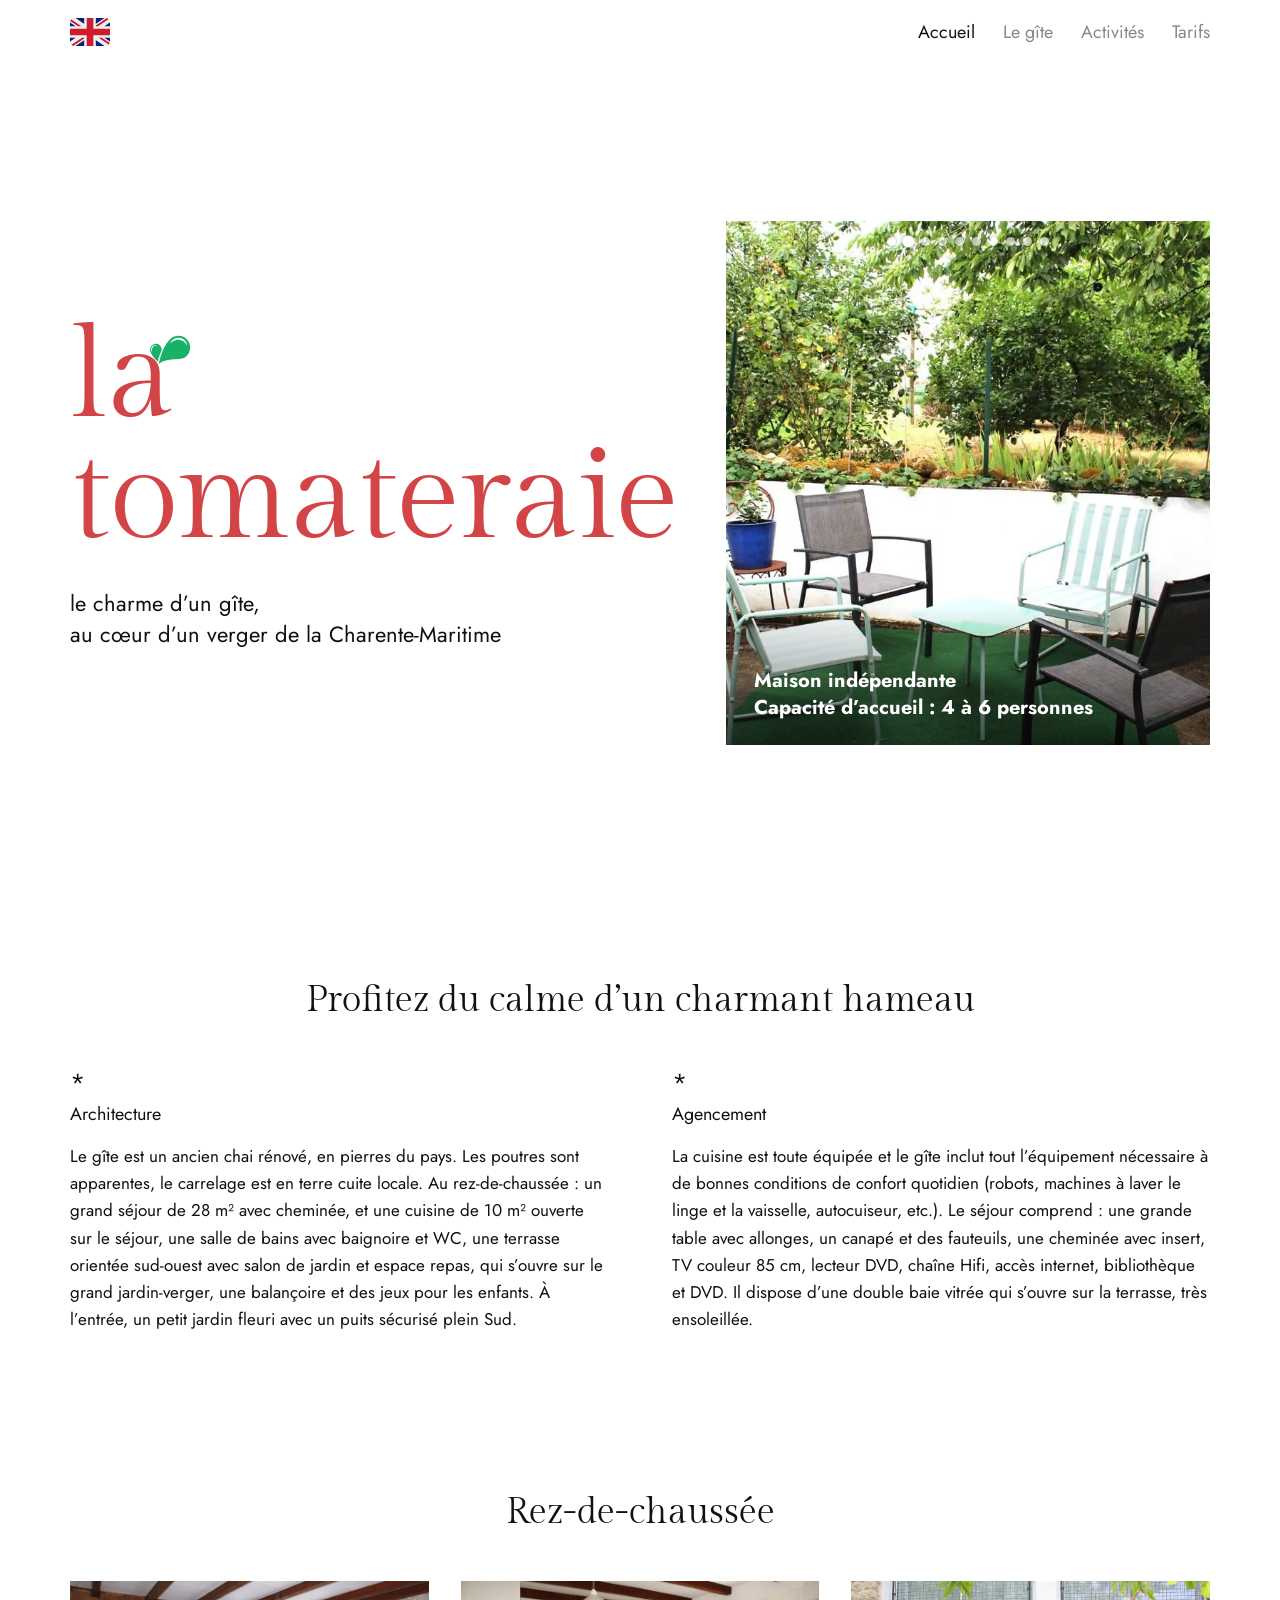
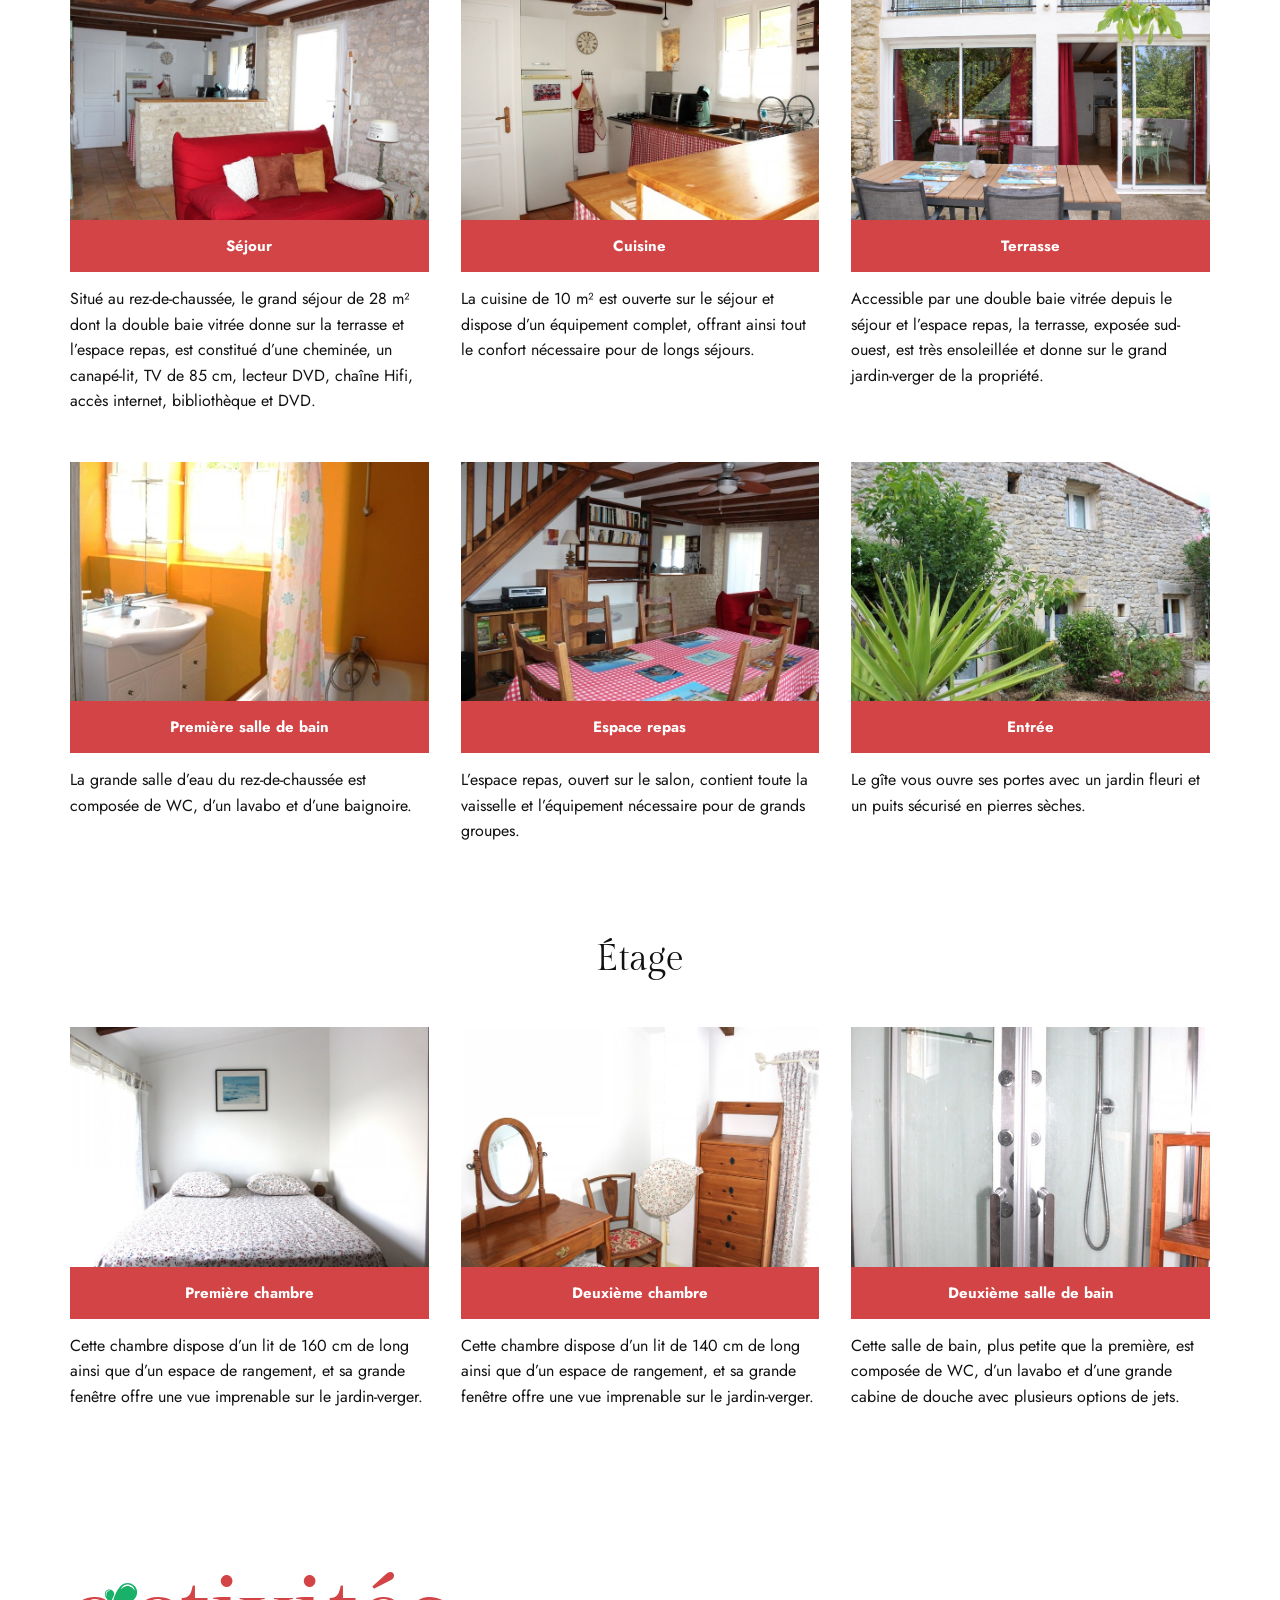
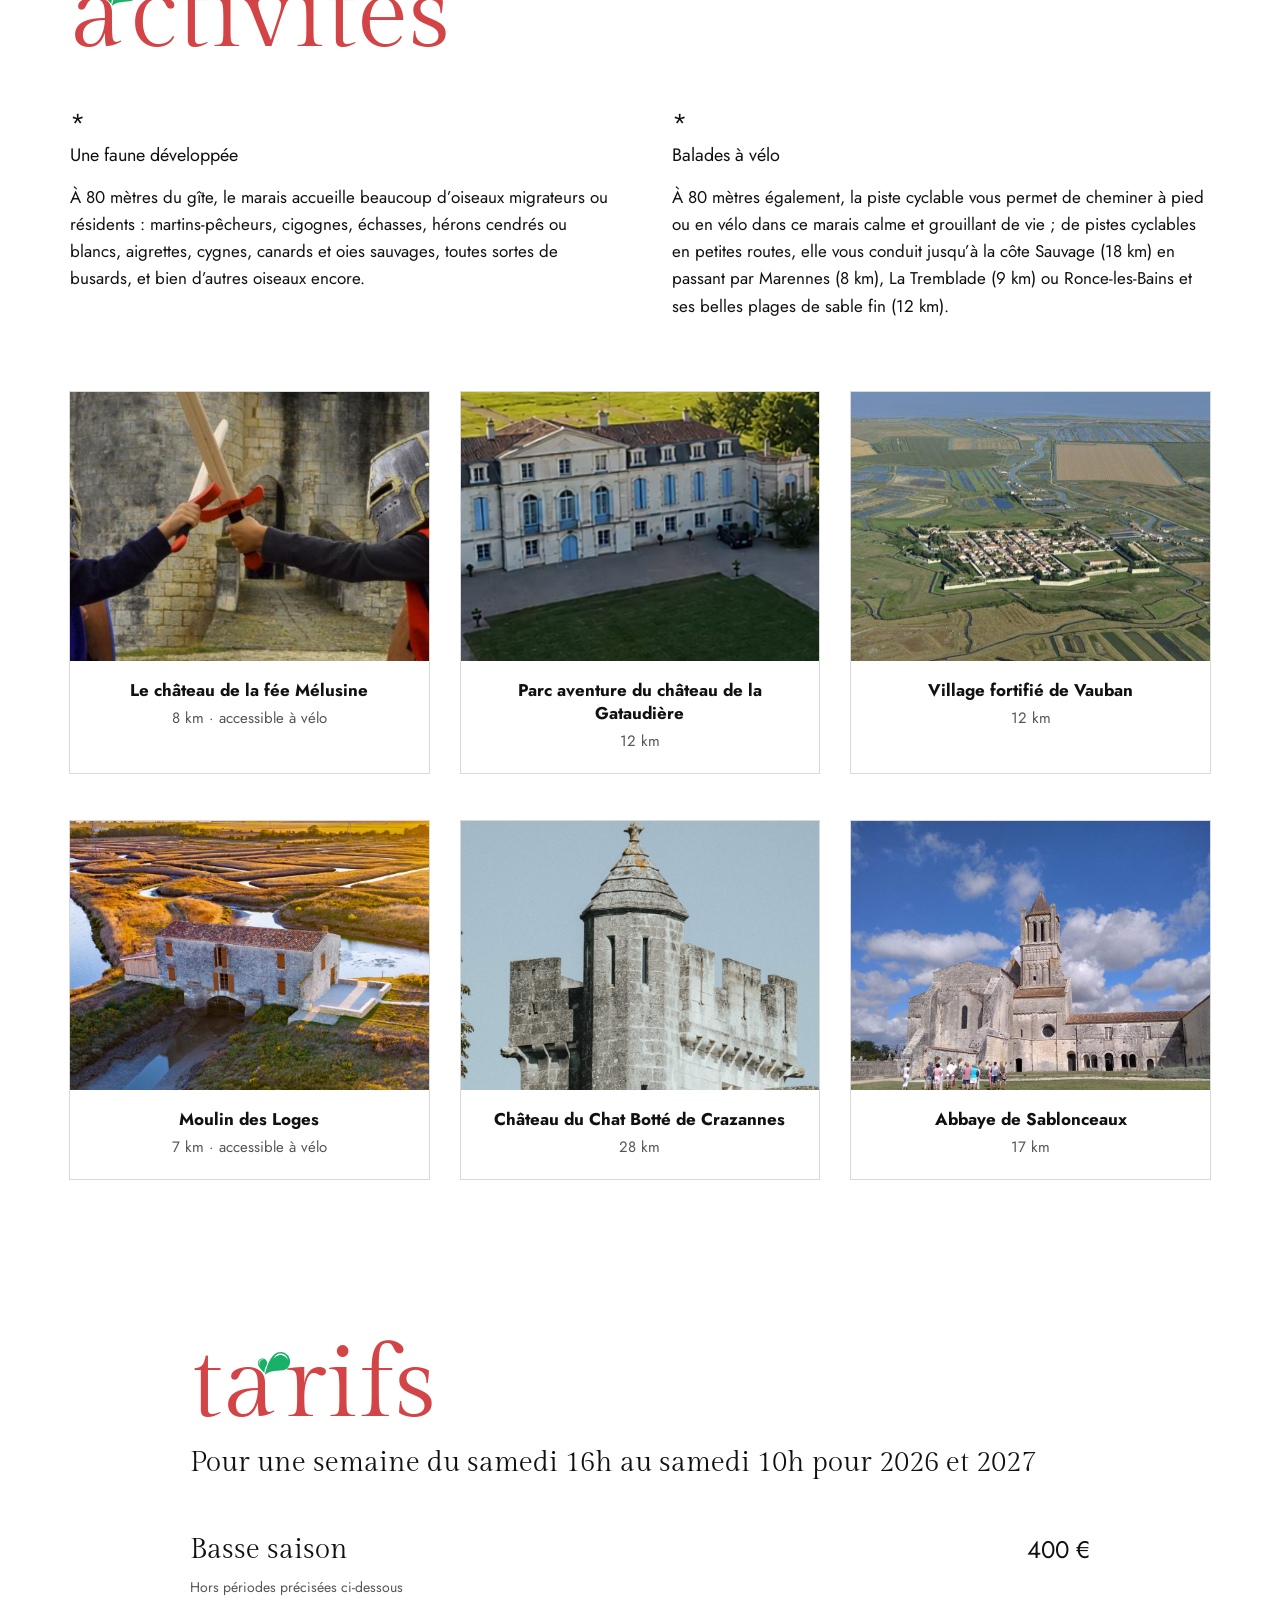
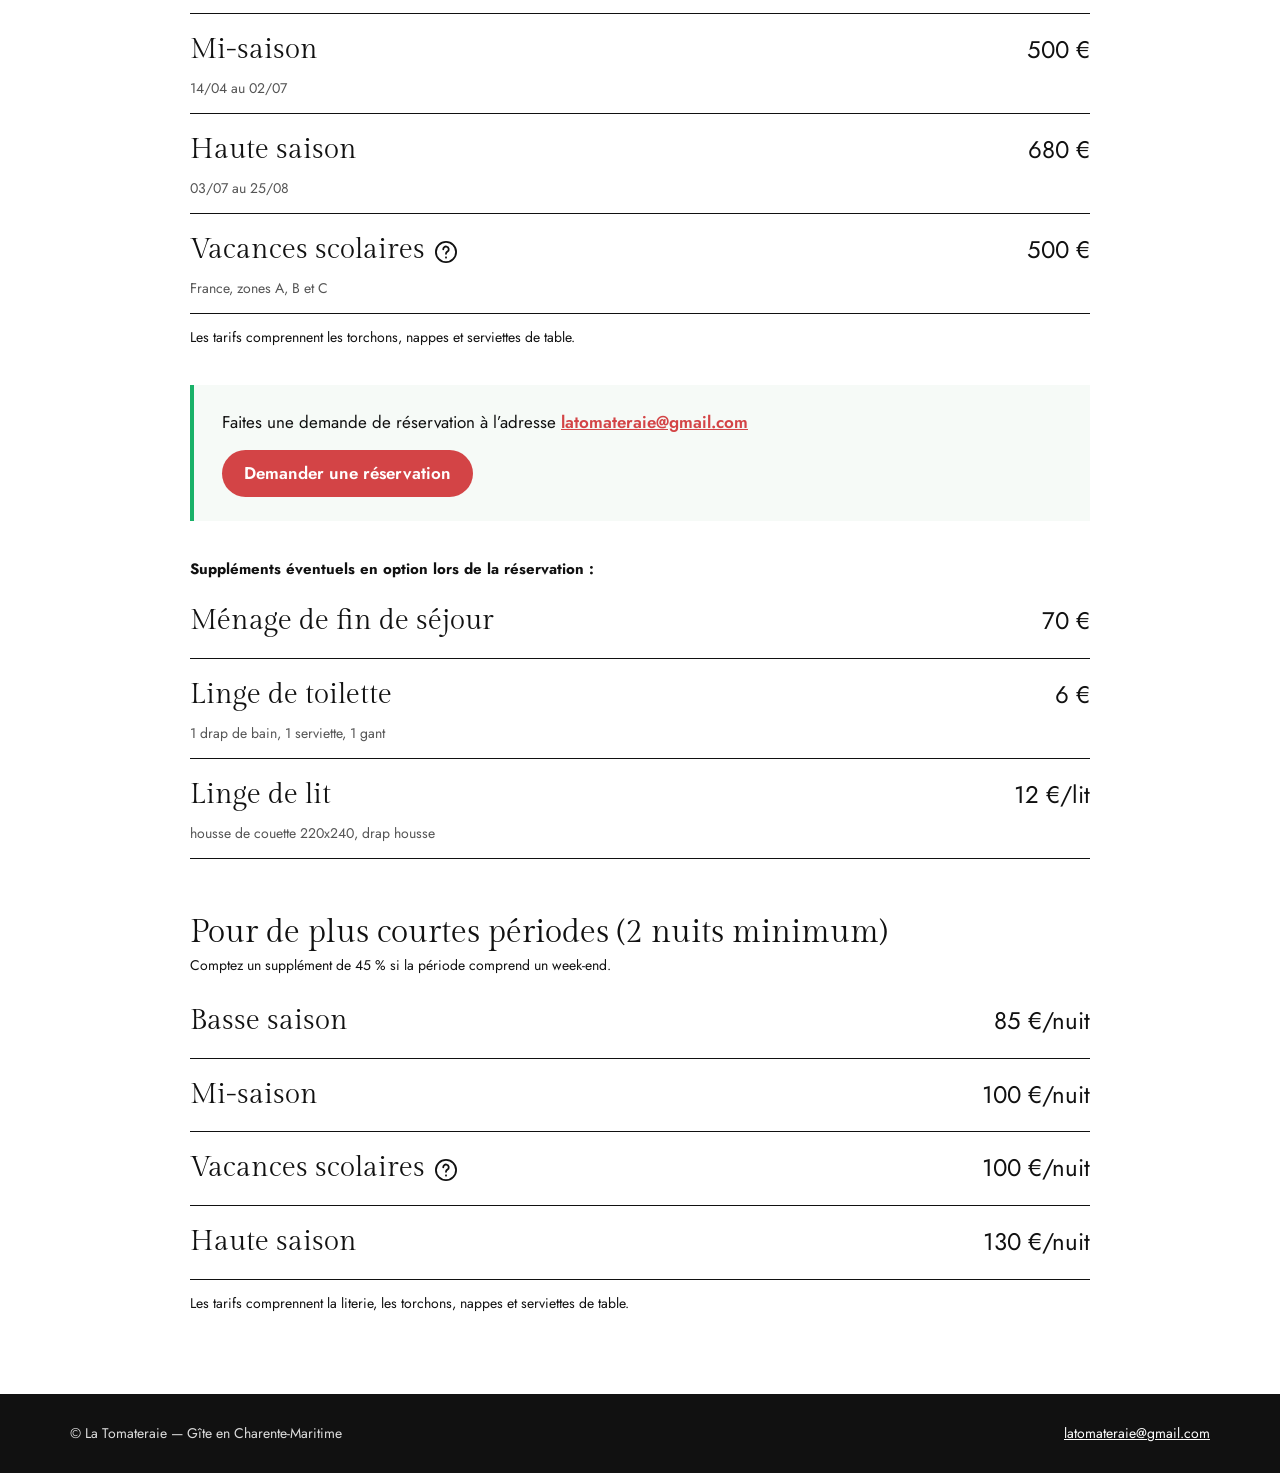
==== index.html @ 52722471 "first commit" ====
<!DOCTYPE html>
<html lang="fr">
<head>
  <meta charset="utf-8">
  <meta name="viewport" content="width=device-width, initial-scale=1">
  <title>La Tomateraie — Gîte au cœur d’un verger en Charente-Maritime</title>
  <meta name="description" content="La Tomateraie : gîte indépendant pour 4 à 6 personnes, ancien chai rénové en pierres du pays, au cœur d’un verger de la Charente-Maritime.">
  <meta property="og:title" content="La Tomateraie — Gîte en Charente-Maritime">
  <meta property="og:description" content="Le charme d’un gîte, au cœur d’un verger de la Charente-Maritime. Maison indépendante, 4 à 6 personnes.">
  <meta property="og:image" content="assets/img/terrasse.png">
  <link rel="alternate" hreflang="fr" href="index.html">
  <link rel="alternate" hreflang="en" href="en/index.html">
  <link rel="icon" href="assets/img/logo-feuilles.svg" type="image/svg+xml">
  <link rel="preload" href="assets/img/logo-feuilles.svg" as="image">
  <link rel="stylesheet" href="assets/css/style.css">
</head>
<body>

<header class="entete" id="entete">
  <div class="conteneur">
    <a class="langue" href="en/index.html" hreflang="en" lang="en" title="English version">
      <img src="assets/img/drapeau-uk.svg" alt="English">
    </a>
    <nav class="nav" aria-label="Navigation principale">
      <a href="#accueil" class="actif">Accueil</a>
      <a href="#gite">Le gîte</a>
      <a href="#activites">Activités</a>
      <a href="#tarifs">Tarifs</a>
    </nav>
  </div>
</header>

<main>
  <!-- ========== Accueil ========== -->
  <div class="conteneur heros" id="accueil">
    <div>
      <h1 class="logo">
        <span>l<span class="a-tomate">a<img class="feuilles" src="assets/img/logo-feuilles.svg" alt=""></span></span>
        <span>tomateraie</span>
      </h1>
      <p class="accroche">le charme d’un gîte,<br>au cœur d’un verger de la Charente-Maritime</p>
    </div>
    <div class="heros-media diaporama" data-diaporama data-delai="3000" data-libelle="Photo" tabindex="0" role="region" aria-roledescription="carousel" aria-label="Diaporama du gîte">
        <figure class="slide active"><img src="assets/img/diaporama/01-facade.jpg" alt="La façade en pierres du pays et son jardin fleuri" width="720" height="780"></figure>
        <figure class="slide"><img src="assets/img/diaporama/02-jardin.jpg" alt="Le salon de jardin face au verger" width="720" height="780"></figure>
        <figure class="slide"><img src="assets/img/diaporama/03-terrasse.png" alt="La terrasse et ses grandes baies vitrées" width="720" height="780" loading="lazy"></figure>
        <figure class="slide"><img src="assets/img/diaporama/04-salle-a-manger.jpg" alt="La salle à manger et l’escalier en bois" width="720" height="780" loading="lazy"></figure>
        <figure class="slide"><img src="assets/img/diaporama/05-salon.jpg" alt="Le séjour avec son canapé rouge, ouvert sur la cuisine" width="720" height="780" loading="lazy"></figure>
        <figure class="slide"><img src="assets/img/diaporama/06-cuisine.jpg" alt="Vue depuis la cuisine sur le séjour et le jardin" width="720" height="780" loading="lazy"></figure>
        <figure class="slide"><img src="assets/img/diaporama/07-chambre-lit.jpg" alt="Une chambre avec lit double" width="720" height="780" loading="lazy"></figure>
        <figure class="slide"><img src="assets/img/diaporama/08-chambre-coiffeuse.jpg" alt="Une chambre avec coiffeuse ancienne" width="720" height="780" loading="lazy"></figure>
        <figure class="slide"><img src="assets/img/diaporama/09-douche.jpg" alt="La cabine de douche de l’étage" width="720" height="780" loading="lazy"></figure>
        <figure class="slide"><img src="assets/img/diaporama/10-salle-de-bain.jpg" alt="La salle de bains avec baignoire" width="720" height="780" loading="lazy"></figure>
      <button class="diapo-prec" type="button" aria-label="Photo précédente">‹</button>
      <button class="diapo-suiv" type="button" aria-label="Photo suivante">›</button>
      <div class="diapo-points"></div>
      <p class="legende">Maison indépendante<br>Capacité d’accueil : 4 à 6 personnes</p>
    </div>
  </div>

  <!-- ========== Présentation ========== -->
  <section id="gite">
    <div class="conteneur">
      <h2 class="titre-section">Profitez du calme d’un charmant hameau</h2>
      <div class="presentation">
        <article>
          <h3>Architecture</h3>
          <p>Le gîte est un ancien chai rénové, en pierres du pays. Les poutres sont apparentes, le carrelage est en terre cuite locale. Au rez-de-chaussée : un grand séjour de 28&nbsp;m² avec cheminée, et une cuisine de 10&nbsp;m² ouverte sur le séjour, une salle de bains avec baignoire et WC, une terrasse orientée sud-ouest avec salon de jardin et espace repas, qui s’ouvre sur le grand jardin-verger, une balançoire et des jeux pour les enfants. À l’entrée, un petit jardin fleuri avec un puits sécurisé plein Sud.</p>
        </article>
        <article>
          <h3>Agencement</h3>
          <p>La cuisine est toute équipée et le gîte inclut tout l’équipement nécessaire à de bonnes conditions de confort quotidien (robots, machines à laver le linge et la vaisselle, autocuiseur, etc.). Le séjour comprend : une grande table avec allonges, un canapé et des fauteuils, une cheminée avec insert, TV couleur 85&nbsp;cm, lecteur DVD, chaîne Hifi, accès internet, bibliothèque et DVD. Il dispose d’une double baie vitrée qui s’ouvre sur la terrasse, très ensoleillée.</p>
        </article>
      </div>
    </div>
  </section>

  <!-- ========== Les pièces ========== -->
  <section id="pieces">
    <div class="conteneur">
      <div class="etage">
        <h2 class="titre-section">Rez-de-chaussée</h2>
        <div class="grille">
          <article class="piece">
            <figure>
              <div class="photo"><img src="assets/img/sejour.jpg" alt="Le séjour avec canapé rouge et cheminée" loading="lazy" width="799" height="538"></div>
              <figcaption>Séjour</figcaption>
            </figure>
            <p>Situé au rez-de-chaussée, le grand séjour de 28&nbsp;m² dont la double baie vitrée donne sur la terrasse et l’espace repas, est constitué d’une cheminée, un canapé-lit, TV de 85&nbsp;cm, lecteur DVD, chaîne Hifi, accès internet, bibliothèque et DVD.</p>
          </article>
          <article class="piece">
            <figure>
              <div class="photo"><img src="assets/img/cuisine.jpg" alt="La cuisine équipée" loading="lazy" width="800" height="533"></div>
              <figcaption>Cuisine</figcaption>
            </figure>
            <p>La cuisine de 10&nbsp;m² est ouverte sur le séjour et dispose d’un équipement complet, offrant ainsi tout le confort nécessaire pour de longs séjours.</p>
          </article>
          <article class="piece">
            <figure>
              <div class="photo"><img src="assets/img/terrasse.png" alt="La terrasse ensoleillée avec table et chaises" loading="lazy" width="799" height="535"></div>
              <figcaption>Terrasse</figcaption>
            </figure>
            <p>Accessible par une double baie vitrée depuis le séjour et l’espace repas, la terrasse, exposée sud-ouest, est très ensoleillée et donne sur le grand jardin-verger de la propriété.</p>
          </article>
          <article class="piece">
            <figure>
              <div class="photo"><img src="assets/img/salle-de-bain-1.jpg" alt="La salle de bains du rez-de-chaussée" loading="lazy" width="533" height="800"></div>
              <figcaption>Première salle de bain</figcaption>
            </figure>
            <p>La grande salle d’eau du rez-de-chaussée est composée de WC, d’un lavabo et d’une baignoire.</p>
          </article>
          <article class="piece">
            <figure>
              <div class="photo"><img src="assets/img/espace-repas.jpg" alt="L’espace repas avec grande table" loading="lazy" width="800" height="533"></div>
              <figcaption>Espace repas</figcaption>
            </figure>
            <p>L’espace repas, ouvert sur le salon, contient toute la vaisselle et l’équipement nécessaire pour de grands groupes.</p>
          </article>
          <article class="piece">
            <figure>
              <div class="photo"><img src="assets/img/entree.jpg" alt="L’entrée du gîte en pierre avec jardin fleuri" loading="lazy" width="799" height="555"></div>
              <figcaption>Entrée</figcaption>
            </figure>
            <p>Le gîte vous ouvre ses portes avec un jardin fleuri et un puits sécurisé en pierres sèches.</p>
          </article>
        </div>
      </div>

      <div class="etage">
        <h2 class="titre-section">Étage</h2>
        <div class="grille">
          <article class="piece">
            <figure>
              <div class="photo"><img src="assets/img/chambre-1.jpg" alt="La première chambre avec lit double" loading="lazy" width="800" height="533"></div>
              <figcaption>Première chambre</figcaption>
            </figure>
            <p>Cette chambre dispose d’un lit de 160&nbsp;cm de long ainsi que d’un espace de rangement, et sa grande fenêtre offre une vue imprenable sur le jardin-verger.</p>
          </article>
          <article class="piece">
            <figure>
              <div class="photo"><img src="assets/img/chambre-2.jpg" alt="La deuxième chambre avec mobilier en bois" loading="lazy" width="800" height="533"></div>
              <figcaption>Deuxième chambre</figcaption>
            </figure>
            <p>Cette chambre dispose d’un lit de 140&nbsp;cm de long ainsi que d’un espace de rangement, et sa grande fenêtre offre une vue imprenable sur le jardin-verger.</p>
          </article>
          <article class="piece">
            <figure>
              <div class="photo"><img src="assets/img/salle-de-bain-2.jpg" alt="La salle de douche de l’étage" loading="lazy" width="533" height="800"></div>
              <figcaption>Deuxième salle de bain</figcaption>
            </figure>
            <p>Cette salle de bain, plus petite que la première, est composée de WC, d’un lavabo et d’une grande cabine de douche avec plusieurs options de jets.</p>
          </article>
        </div>
      </div>
    </div>
  </section>

  <!-- ========== Activités ========== -->
  <section class="activites" id="activites">
    <div class="conteneur">
      <h2 class="grand-titre"><span class="a-tomate">a<img class="feuilles" src="assets/img/logo-feuilles.svg" alt=""></span>ctivités</h2>
      <div class="presentation">
        <article>
          <h3>Une faune développée</h3>
          <p>À 80 mètres du gîte, le marais accueille beaucoup d’oiseaux migrateurs ou résidents : martins-pêcheurs, cigognes, échasses, hérons cendrés ou blancs, aigrettes, cygnes, canards et oies sauvages, toutes sortes de busards, et bien d’autres oiseaux encore.</p>
        </article>
        <article>
          <h3>Balades à vélo</h3>
          <p>À 80 mètres également, la piste cyclable vous permet de cheminer à pied ou en vélo dans ce marais calme et grouillant de vie ; de pistes cyclables en petites routes, elle vous conduit jusqu’à la côte Sauvage (18&nbsp;km) en passant par Marennes (8&nbsp;km), La Tremblade (9&nbsp;km) ou Ronce-les-Bains et ses belles plages de sable fin (12&nbsp;km).</p>
        </article>
      </div>
      <div class="grille cartes-activites">
        <a class="activite" href="https://www.chateausaintjeandangle.fr/" target="_blank" rel="noopener">
          <div class="photo"><img src="assets/img/activites/melusine.jpg" alt="" loading="lazy"></div>
          <span class="activite-nom">Le château de la fée Mélusine</span>
          <span class="activite-distance">8&nbsp;km · accessible à vélo<span class="visually-hidden"> (s’ouvre dans un nouvel onglet)</span></span>
        </a>
        <a class="activite" href="https://www.gataudiere.com/" target="_blank" rel="noopener">
          <div class="photo"><img src="assets/img/activites/gataudiere.jpg" alt="" loading="lazy"></div>
          <span class="activite-nom">Parc aventure du château de la Gataudière</span>
          <span class="activite-distance">12&nbsp;km<span class="visually-hidden"> (s’ouvre dans un nouvel onglet)</span></span>
        </a>
        <a class="activite" href="https://www.brouage.fr/" target="_blank" rel="noopener">
          <div class="photo"><img src="assets/img/activites/brouage.jpg" alt="" loading="lazy"></div>
          <span class="activite-nom">Village fortifié de Vauban</span>
          <span class="activite-distance">12&nbsp;km<span class="visually-hidden"> (s’ouvre dans un nouvel onglet)</span></span>
        </a>
        <a class="activite" href="https://www.moulin-des-loges.com/" target="_blank" rel="noopener">
          <div class="photo"><img src="assets/img/activites/moulin-des-loges.jpg" alt="" loading="lazy"></div>
          <span class="activite-nom">Moulin des Loges</span>
          <span class="activite-distance">7&nbsp;km · accessible à vélo<span class="visually-hidden"> (s’ouvre dans un nouvel onglet)</span></span>
        </a>
        <a class="activite" href="https://chateaucrazannes.fr/" target="_blank" rel="noopener">
          <div class="photo"><img src="assets/img/activites/crazannes.jpg" alt="" loading="lazy"></div>
          <span class="activite-nom">Château du Chat Botté de Crazannes</span>
          <span class="activite-distance">28&nbsp;km<span class="visually-hidden"> (s’ouvre dans un nouvel onglet)</span></span>
        </a>
        <a class="activite" href="https://sablonceaux.chemin-neuf.fr/" target="_blank" rel="noopener">
          <div class="photo"><img src="assets/img/activites/sablonceaux.jpg" alt="" loading="lazy"></div>
          <span class="activite-nom">Abbaye de Sablonceaux</span>
          <span class="activite-distance">17&nbsp;km<span class="visually-hidden"> (s’ouvre dans un nouvel onglet)</span></span>
        </a>
      </div>
    </div>
  </section>

  <!-- ========== Tarifs ========== -->
  <section class="tarifs" id="tarifs">
    <div class="conteneur">
      <h2>t<span class="a-tomate">a<img class="feuilles" src="assets/img/logo-feuilles.svg" alt=""></span>rifs</h2>

      <div class="bloc-tarifs">
        <p class="sous-titre">Pour une semaine du samedi 16h au samedi 10h pour 2026 et 2027</p>
        <ul class="liste-prix">
          <li><span class="nom">Basse saison</span><span class="prix">400 €</span><span class="detail">Hors périodes précisées ci-dessous</span></li>
          <li><span class="nom">Mi-saison</span><span class="prix">500 €</span><span class="detail">14/04 au 02/07</span></li>
          <li><span class="nom">Haute saison</span><span class="prix">680 €</span><span class="detail">03/07 au 25/08</span></li>
          <li>
            <span class="nom">Vacances scolaires<a class="info" href="https://www.service-public.gouv.fr/particuliers/vosdroits/F31952" target="_blank" rel="noopener" title="Calendrier des vacances scolaires" aria-label="Calendrier des vacances scolaires"><svg viewBox="0 0 24 24" aria-hidden="true"><path d="M12 0a12 12 0 1 0 12 12A12 12 0 0 0 12 0Zm0 22a10 10 0 1 1 10-10 10 10 0 0 1-10 10Z"/><path d="M12.717 5.063A4 4 0 0 0 8 9a1 1 0 0 0 2 0 2 2 0 0 1 2.371-1.967 2.024 2.024 0 0 1 1.6 1.595 2 2 0 0 1-1 2.125A3.644 3.644 0 0 0 11 14a.965.965 0 0 0 1 .957 1.039 1.039 0 0 0 1-1.044 1.646 1.646 0 0 1 .93-1.408 4 4 0 0 0-1.213-7.442Z"/><path d="M12.02 17h-.01a1.005 1.005 0 1 0 .01 0Z"/></svg></a></span>
            <span class="prix">500 €</span><span class="detail">France, zones A, B et C</span>
          </li>
        </ul>
        <p class="note">Les tarifs comprennent les torchons, nappes et serviettes de table.</p>
      </div>

      <div class="reservation">
        <p>Faites une demande de réservation à l’adresse <a href="mailto:latomateraie@gmail.com">latomateraie@gmail.com</a></p>
        <a class="bouton" href="mailto:latomateraie@gmail.com?subject=Demande%20de%20r%C3%A9servation%20-%20La%20Tomateraie">Demander une réservation</a>
      </div>

      <div class="bloc-tarifs">
        <h4>Suppléments éventuels en option lors de la réservation :</h4>
        <ul class="liste-prix">
          <li><span class="nom">Ménage de fin de séjour</span><span class="prix">70 €</span></li>
          <li><span class="nom">Linge de toilette</span><span class="prix">6 €</span><span class="detail">1 drap de bain, 1 serviette, 1 gant</span></li>
          <li><span class="nom">Linge de lit</span><span class="prix">12 €/lit</span><span class="detail">housse de couette 220x240, drap housse</span></li>
        </ul>
      </div>

      <div class="bloc-tarifs">
        <h3>Pour de plus courtes périodes (2 nuits minimum)</h3>
        <p class="intro">Comptez un supplément de 45&nbsp;% si la période comprend un week-end.</p>
        <ul class="liste-prix">
          <li><span class="nom">Basse saison</span><span class="prix">85 €/nuit</span></li>
          <li><span class="nom">Mi-saison</span><span class="prix">100 €/nuit</span></li>
          <li>
            <span class="nom">Vacances scolaires<a class="info" href="https://www.service-public.gouv.fr/particuliers/vosdroits/F31952" target="_blank" rel="noopener" title="Calendrier des vacances scolaires" aria-label="Calendrier des vacances scolaires"><svg viewBox="0 0 24 24" aria-hidden="true"><path d="M12 0a12 12 0 1 0 12 12A12 12 0 0 0 12 0Zm0 22a10 10 0 1 1 10-10 10 10 0 0 1-10 10Z"/><path d="M12.717 5.063A4 4 0 0 0 8 9a1 1 0 0 0 2 0 2 2 0 0 1 2.371-1.967 2.024 2.024 0 0 1 1.6 1.595 2 2 0 0 1-1 2.125A3.644 3.644 0 0 0 11 14a.965.965 0 0 0 1 .957 1.039 1.039 0 0 0 1-1.044 1.646 1.646 0 0 1 .93-1.408 4 4 0 0 0-1.213-7.442Z"/><path d="M12.02 17h-.01a1.005 1.005 0 1 0 .01 0Z"/></svg></a></span>
            <span class="prix">100 €/nuit</span>
          </li>
          <li><span class="nom">Haute saison</span><span class="prix">130 €/nuit</span></li>
        </ul>
        <p class="note">Les tarifs comprennent la literie, les torchons, nappes et serviettes de table.</p>
      </div>
    </div>
  </section>
</main>

<footer class="pied">
  <div class="conteneur">
    <span>© La Tomateraie — Gîte en Charente-Maritime</span>
    <a href="mailto:latomateraie@gmail.com">latomateraie@gmail.com</a>
  </div>
</footer>

<script src="assets/js/site.js"></script>
</body>
</html>
---- assets/css/style.css ----
/* La Tomateraie — feuille de style */

/* ---------- Polices (intégrées ici pour être prêtes en même temps que la feuille de style) ---------- */
@font-face {
  font-family: "Gilda Display";
  src: url("[data-uri]") format("woff2");
  font-weight: 400; font-style: normal; font-display: block;
}
@font-face {
  font-family: "Jost";
  src: url("[data-uri]") format("woff2");
  font-weight: 100 900; font-style: normal; font-display: block;
}
/* Polices de secours ajustées aux mêmes dimensions : si la police du site
   arrive après le premier affichage, le texte ne bouge (presque) pas. */
@font-face {
  font-family: "Gilda Secours";
  src: local("Georgia");
  size-adjust: 100.69%; ascent-override: 88.39%; descent-override: 28.8%; line-gap-override: 0%;
}
@font-face {
  font-family: "Jost Secours";
  src: local("Arial"), local("Helvetica"), local("Liberation Sans");
  size-adjust: 95.83%; ascent-override: 111.66%; descent-override: 39.65%; line-gap-override: 0%;
}

:root {
  --rouge: #d34446;
  --rouge-fonce: #b8383a;
  --vert: #19b168;
  --texte: #111;
  --texte-doux: #555;
  --fond: #fff;
  --ligne: #d9d9d9;
  --serif: "Gilda Display", "Gilda Secours", Georgia, serif;
  --sans: "Jost", "Jost Secours", Arial, sans-serif;
  --largeur: 1140px;
}

*, *::before, *::after { box-sizing: border-box; }
html { scroll-behavior: smooth; scroll-padding-top: 70px; }
body {
  margin: 0;
  font-family: var(--sans);
  font-size: 17px;
  line-height: 1.6;
  color: var(--texte);
  background: var(--fond);
  -webkit-font-smoothing: antialiased;
}
img, video { max-width: 100%; display: block; }
a { color: inherit; }
h1, h2, h3 { font-family: var(--serif); font-weight: 400; margin: 0; line-height: 1.1; }

.conteneur { width: min(var(--largeur), 100% - 32px); margin-inline: auto; }

/* ---------- En-tête ---------- */
.entete {
  position: sticky; top: 0; z-index: 10;
  background: rgba(255,255,255,.92);
  backdrop-filter: blur(8px);
  border-bottom: 1px solid transparent;
  transition: border-color .2s;
}
.entete.defile { border-color: var(--ligne); }
.entete .conteneur {
  display: flex; align-items: center; justify-content: space-between;
  height: 64px;
}
.langue img { width: 40px; height: auto; border-radius: 3px; }
.nav { display: flex; gap: 28px; }
.nav a {
  text-decoration: none; font-size: 18px; color: #888;
  transition: color .2s;
}
.nav a:hover, .nav a.actif { color: var(--texte); }

/* ---------- Héros ---------- */
.heros {
  display: grid;
  grid-template-columns: 1fr 1fr;
  align-items: center;
  gap: 48px;
  min-height: calc(100vh - 64px);
  padding-block: 40px;
}
.logo {
  font-size: clamp(64px, 10vw, 132px);
  color: var(--rouge);
  letter-spacing: -.01em;
  line-height: .95;
}
.logo > span { display: block; width: fit-content; }
/* Le « a » devient une tomate : deux feuilles (une grande, une petite) posées dessus */
.a-tomate { position: relative; }
.a-tomate .feuilles {
  position: absolute; left: .33em; top: .23em;
  width: .36em; height: auto; max-width: none;
  pointer-events: none;
}
.accroche { font-size: clamp(18px, 1.8vw, 22px); margin: 28px 0 0; line-height: 1.4; }
.heros-media {
  position: relative; overflow: hidden;
  aspect-ratio: 12 / 13; max-height: 78vh; width: 100%;
  background: #eee;
}

/* Diaporama : fondu enchaîné + léger zoom lent */
.diaporama { outline: none; }
.diaporama .slide {
  position: absolute; inset: 0; margin: 0;
  opacity: 0; visibility: hidden;
  transition: opacity 1.2s ease, visibility 0s linear 1.2s;
}
.diaporama .slide.active {
  opacity: 1; visibility: visible;
  transition: opacity 1.2s ease, visibility 0s;
}
.diaporama .slide img {
  width: 100%; height: 100%; object-fit: cover;
  transform: scale(1);
  transition: transform 7s ease-out;
}
.diaporama .slide.active img { transform: scale(1.06); }

.diapo-prec, .diapo-suiv {
  position: absolute; top: 50%; z-index: 2;
  width: 44px; height: 44px; margin-top: -22px;
  border: 0; border-radius: 50%;
  background: rgba(255,255,255,.85); color: var(--texte);
  font-size: 22px; line-height: 1; cursor: pointer;
  opacity: 0; transition: opacity .25s, background .2s;
}
.diapo-prec { left: 14px; }
.diapo-suiv { right: 14px; }
.diaporama:hover .diapo-prec, .diaporama:hover .diapo-suiv,
.diapo-prec:focus-visible, .diapo-suiv:focus-visible { opacity: 1; }
.diapo-prec:hover, .diapo-suiv:hover { background: #fff; }
@media (hover: none) { .diapo-prec, .diapo-suiv { opacity: .8; } }

.diapo-points {
  position: absolute; top: 16px; left: 0; right: 0; z-index: 2;
  display: flex; justify-content: center; gap: 8px;
}
.diapo-points button {
  width: 9px; height: 9px; padding: 0; border: 0; border-radius: 50%;
  background: rgba(255,255,255,.6); cursor: pointer;
  box-shadow: 0 0 3px rgba(0,0,0,.35);
  transition: background .2s, transform .2s;
}
.diapo-points button[aria-current="true"] { background: #fff; transform: scale(1.35); }

.heros-media .legende {
  z-index: 1; margin: 0; pointer-events: none;
  position: absolute; left: 0; right: 0; bottom: 0;
  padding: 60px 28px 24px;
  color: #fff; font-weight: 700; font-size: 20px; line-height: 1.35;
  background: linear-gradient(transparent, rgba(0,0,0,.55));
}

/* ---------- Sections ---------- */
section { padding-block: 80px; }
.titre-section {
  text-align: center;
  font-size: clamp(26px, 3vw, 36px);
  margin-bottom: 48px;
}

.presentation { display: grid; grid-template-columns: 1fr 1fr; gap: 64px; }
.presentation h3 {
  font-family: var(--sans); font-size: 18px; font-weight: 400;
  margin-bottom: 18px;
}
.presentation h3::before { content: "*"; display: block; font-size: 26px; margin-bottom: 8px; }
.presentation p { margin: 0; }
.presentation p + p { margin-top: 1em; }

/* Cartes des pièces */
.etage + .etage { margin-top: 96px; }
.grille {
  display: grid;
  grid-template-columns: repeat(3, 1fr);
  gap: 48px 32px;
}
.piece figure { margin: 0; }
.piece .photo { aspect-ratio: 3 / 2; overflow: hidden; background: #eee; }
.piece img {
  width: 100%; height: 100%; object-fit: cover;
  transition: transform .5s ease;
}
.piece:hover img { transform: scale(1.04); }
.piece figcaption {
  background: var(--rouge); color: #fff;
  text-align: center; font-weight: 700; font-size: 15px;
  padding: 14px 10px;
}
.piece p { margin: 14px 0 0; font-size: 16px; }

/* ---------- Activités ---------- */
.activites .grand-titre { margin-bottom: 48px; }
.cartes-activites { margin-top: 72px; }
.activite {
  display: flex; flex-direction: column;
  text-decoration: none; color: inherit;
  background: #fff;
  box-shadow: 0 1px 0 var(--ligne), 0 0 0 1px var(--ligne);
  transition: box-shadow .25s, transform .25s;
}
.activite .photo { aspect-ratio: 4 / 3; overflow: hidden; background: #eee; }
.activite img { width: 100%; height: 100%; object-fit: cover; transition: transform .5s ease; }
.activite-nom {
  padding: 18px 20px 4px; text-align: center;
  font-weight: 700; font-size: 17px; line-height: 1.35;
}
.activite-distance { padding: 0 20px 20px; text-align: center; font-size: 15px; color: var(--texte-doux); }
.activite:hover, .activite:focus-visible {
  box-shadow: 0 10px 28px rgba(0,0,0,.12), 0 0 0 1px var(--ligne);
  transform: translateY(-2px); outline: none;
}
.activite:hover img, .activite:focus-visible img { transform: scale(1.04); }
.activite:focus-visible { box-shadow: 0 0 0 3px var(--rouge); }

.visually-hidden {
  position: absolute; width: 1px; height: 1px; padding: 0; margin: -1px;
  overflow: hidden; clip: rect(0 0 0 0); white-space: nowrap; border: 0;
}

/* ---------- Tarifs ---------- */
.tarifs { background: #fff; }
.tarifs .conteneur { max-width: 900px; }
/* Grand titre rouge (« tarifs », « activités ») avec les feuilles sur le « a » */
.tarifs h2, .grand-titre {
  font-size: clamp(64px, 8vw, 110px);
  color: var(--rouge);
  line-height: .9;
  position: relative; width: fit-content;
}
.tarifs h2 .a-tomate, .grand-titre .a-tomate { margin-right: .07em; }
/* La ligne des dates tient sur une seule ligne : sa taille suit la largeur
   disponible (le texte mesure ~30,5 fois sa taille de police). */
.sous-titre {
  font-family: var(--serif);
  font-size: clamp(16px, calc((100vw - 32px) / 31.5), 28px);
  margin: 10px 0 28px;
}
@media (min-width: 540px) { .sous-titre { white-space: nowrap; } }

.liste-prix { list-style: none; margin: 0; padding: 0; }
.liste-prix li {
  display: grid; grid-template-columns: 1fr auto; align-items: baseline; gap: 4px 24px;
  padding: 14px 0;
  border-bottom: 1px solid var(--texte);
}
.liste-prix .nom { font-family: var(--serif); font-size: clamp(20px, 2.4vw, 28px); }
.liste-prix .prix { font-size: clamp(18px, 2.2vw, 24px); white-space: nowrap; }
.liste-prix .detail { grid-column: 1 / -1; font-size: 14px; color: var(--texte-doux); }
.liste-prix a.info {
  display: inline-flex; vertical-align: middle; margin-left: 10px;
  width: 22px; height: 22px; color: var(--texte);
}
.liste-prix a.info svg { width: 100%; height: 100%; fill: currentColor; }

.note { font-size: 14px; margin: 12px 0 0; }
.reservation {
  margin: 36px 0;
  padding: 24px 28px;
  border-left: 4px solid var(--vert);
  background: #f6faf7;
}
.reservation p { margin: 0; }
.reservation a { color: var(--rouge); font-weight: 600; }
.bouton {
  display: inline-block; margin-top: 14px;
  padding: 10px 22px; border-radius: 999px;
  background: var(--rouge); color: #fff !important; text-decoration: none;
  font-weight: 600 !important;
  transition: background .2s;
}
.bouton:hover { background: var(--rouge-fonce); }

.bloc-tarifs + .bloc-tarifs { margin-top: 56px; }
.bloc-tarifs h3 { font-size: clamp(22px, 2.8vw, 32px); }
.bloc-tarifs > p.intro { font-size: 14px; margin: 4px 0 8px; }
.bloc-tarifs h4 { font-size: 15px; font-weight: 700; margin: 0 0 4px; }

/* ---------- Visionneuse plein écran ---------- */
.agrandissable { cursor: zoom-in; }
.piece img.agrandissable:focus-visible { outline: 3px solid var(--rouge); outline-offset: 3px; }
body.sans-defilement { overflow: hidden; }

.visionneuse {
  width: 100vw; height: 100vh; height: 100dvh;
  max-width: none; max-height: none;
  margin: 0; padding: 0; border: 0;
  background: rgba(10, 10, 10, .94);
  color: #fff;
}
.visionneuse::backdrop { background: rgba(0, 0, 0, .6); }
.visionneuse[open] { display: flex; animation: vis-entree .25s ease; }
@keyframes vis-entree { from { opacity: 0; } }
.visionneuse figure {
  margin: 0; flex: 1;
  display: flex; flex-direction: column; align-items: center; justify-content: center;
  padding: 56px 72px 16px;
  min-height: 0;
}
.visionneuse img {
  max-width: 100%; max-height: calc(100dvh - 120px);
  object-fit: contain;
  box-shadow: 0 10px 40px rgba(0,0,0,.5);
  user-select: none;
}
.visionneuse figcaption {
  display: flex; gap: 16px; align-items: baseline; justify-content: center;
  padding-top: 14px; font-size: 16px;
}
.vis-compteur { color: #aaa; font-size: 14px; }
.vis-fermer, .vis-prec, .vis-suiv {
  position: absolute; border: 0; cursor: pointer;
  background: rgba(255,255,255,.12); color: #fff;
  width: 48px; height: 48px; border-radius: 50%;
  font-size: 28px; line-height: 1;
  transition: background .2s;
}
.vis-fermer:hover, .vis-prec:hover, .vis-suiv:hover,
.vis-fermer:focus-visible, .vis-prec:focus-visible, .vis-suiv:focus-visible { background: rgba(255,255,255,.28); outline: none; }
.vis-fermer { top: 12px; right: 12px; }
.vis-prec, .vis-suiv { top: 50%; margin-top: -24px; }
.vis-prec { left: 12px; }
.vis-suiv { right: 12px; }
@media (max-width: 600px) {
  .visionneuse figure { padding: 64px 8px 12px; }
  .vis-prec, .vis-suiv { top: auto; bottom: 12px; margin: 0; }
  .visionneuse figcaption { padding-bottom: 56px; }
}

/* ---------- Pied de page ---------- */
.pied {
  background: #111; color: #ddd; font-size: 14px;
  padding: 28px 0;
}
.pied .conteneur { display: flex; flex-wrap: wrap; gap: 12px 32px; justify-content: space-between; }
.pied a { color: #fff; }

/* ---------- Responsive ---------- */
@media (max-width: 900px) {
  .heros { grid-template-columns: 1fr; min-height: 0; gap: 32px; }
  .heros-media { aspect-ratio: 4 / 5; max-height: none; }
  .presentation { grid-template-columns: 1fr; gap: 40px; }
  .grille { grid-template-columns: repeat(2, 1fr); gap: 40px 20px; }
}
@media (max-width: 600px) {
  body { font-size: 16px; }
  section { padding-block: 56px; }
  .nav { gap: 18px; }
  .nav a { font-size: 16px; }
  .grille { grid-template-columns: 1fr; }
}
@media (prefers-reduced-motion: reduce) {
  html { scroll-behavior: auto; }
  .piece img, .activite, .activite img, .diaporama .slide, .diaporama .slide img { transition: none; }
  .diaporama .slide.active img { transform: none; }
}
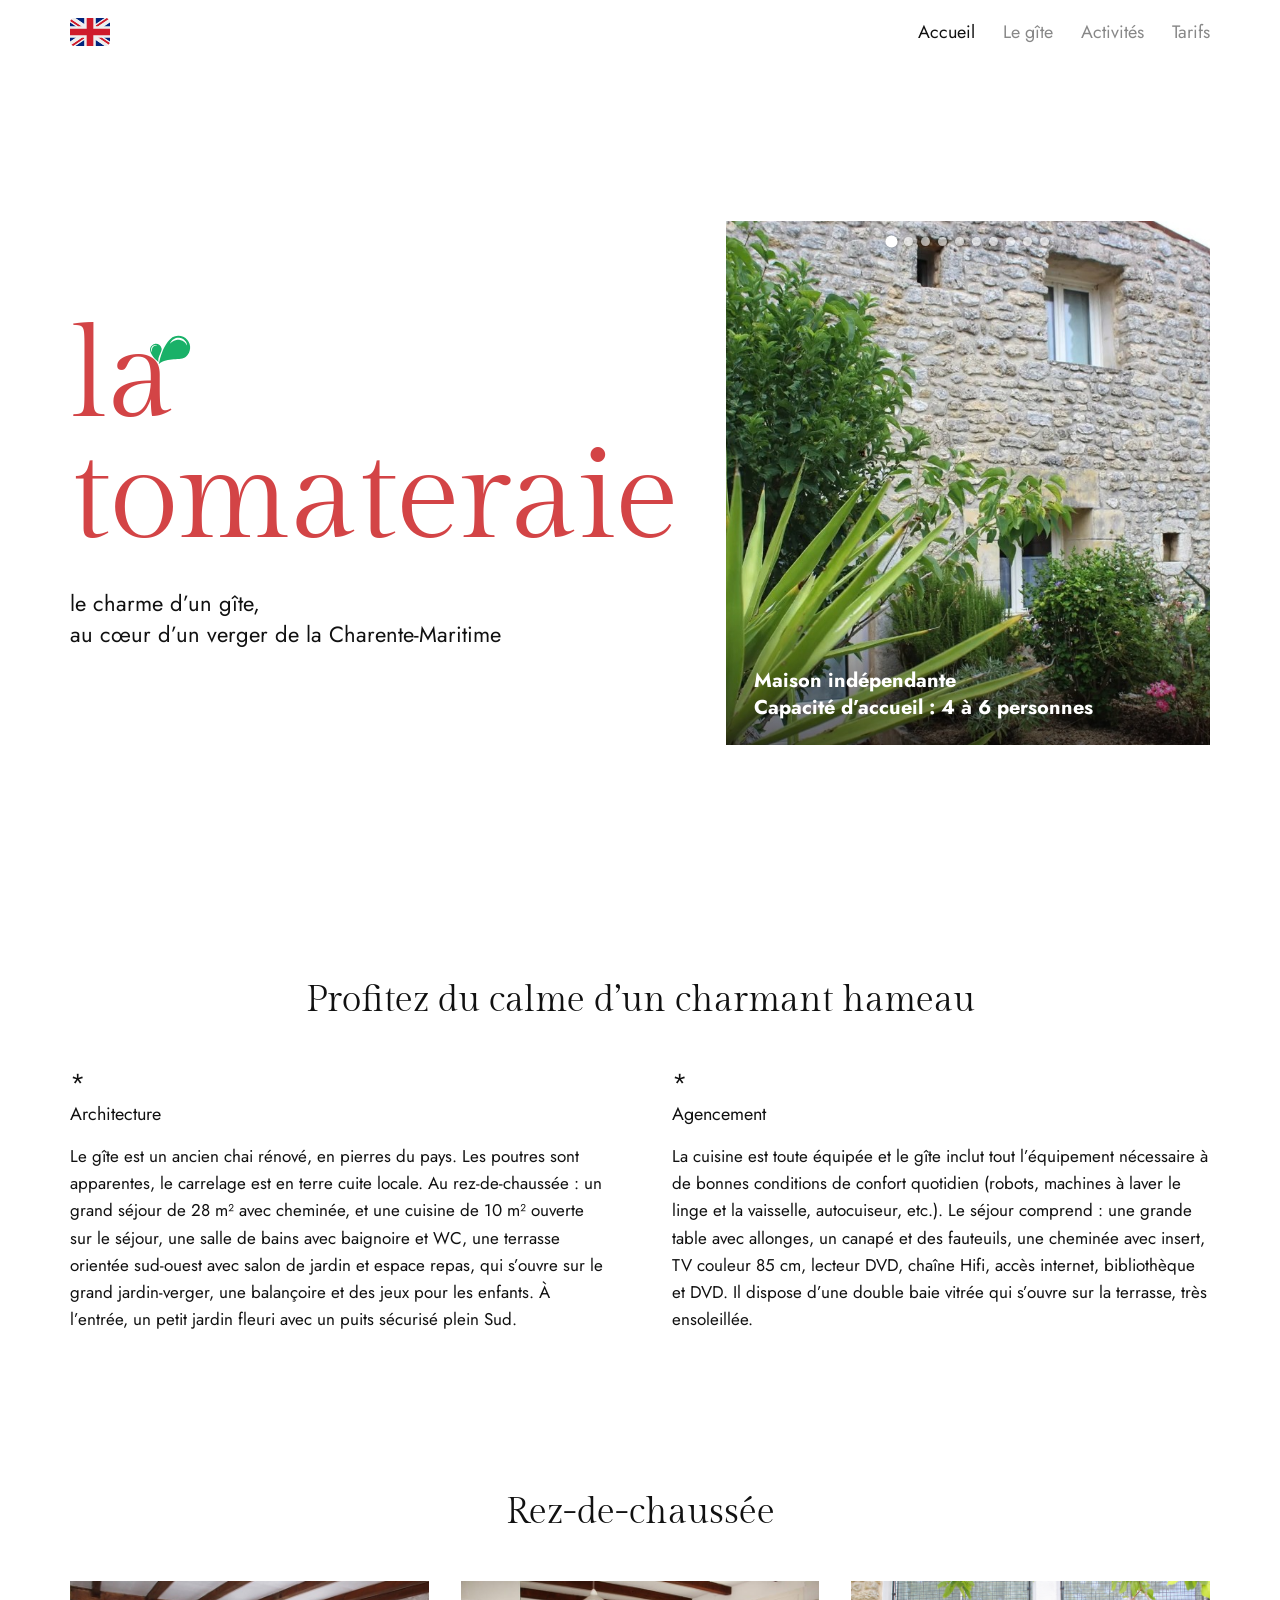
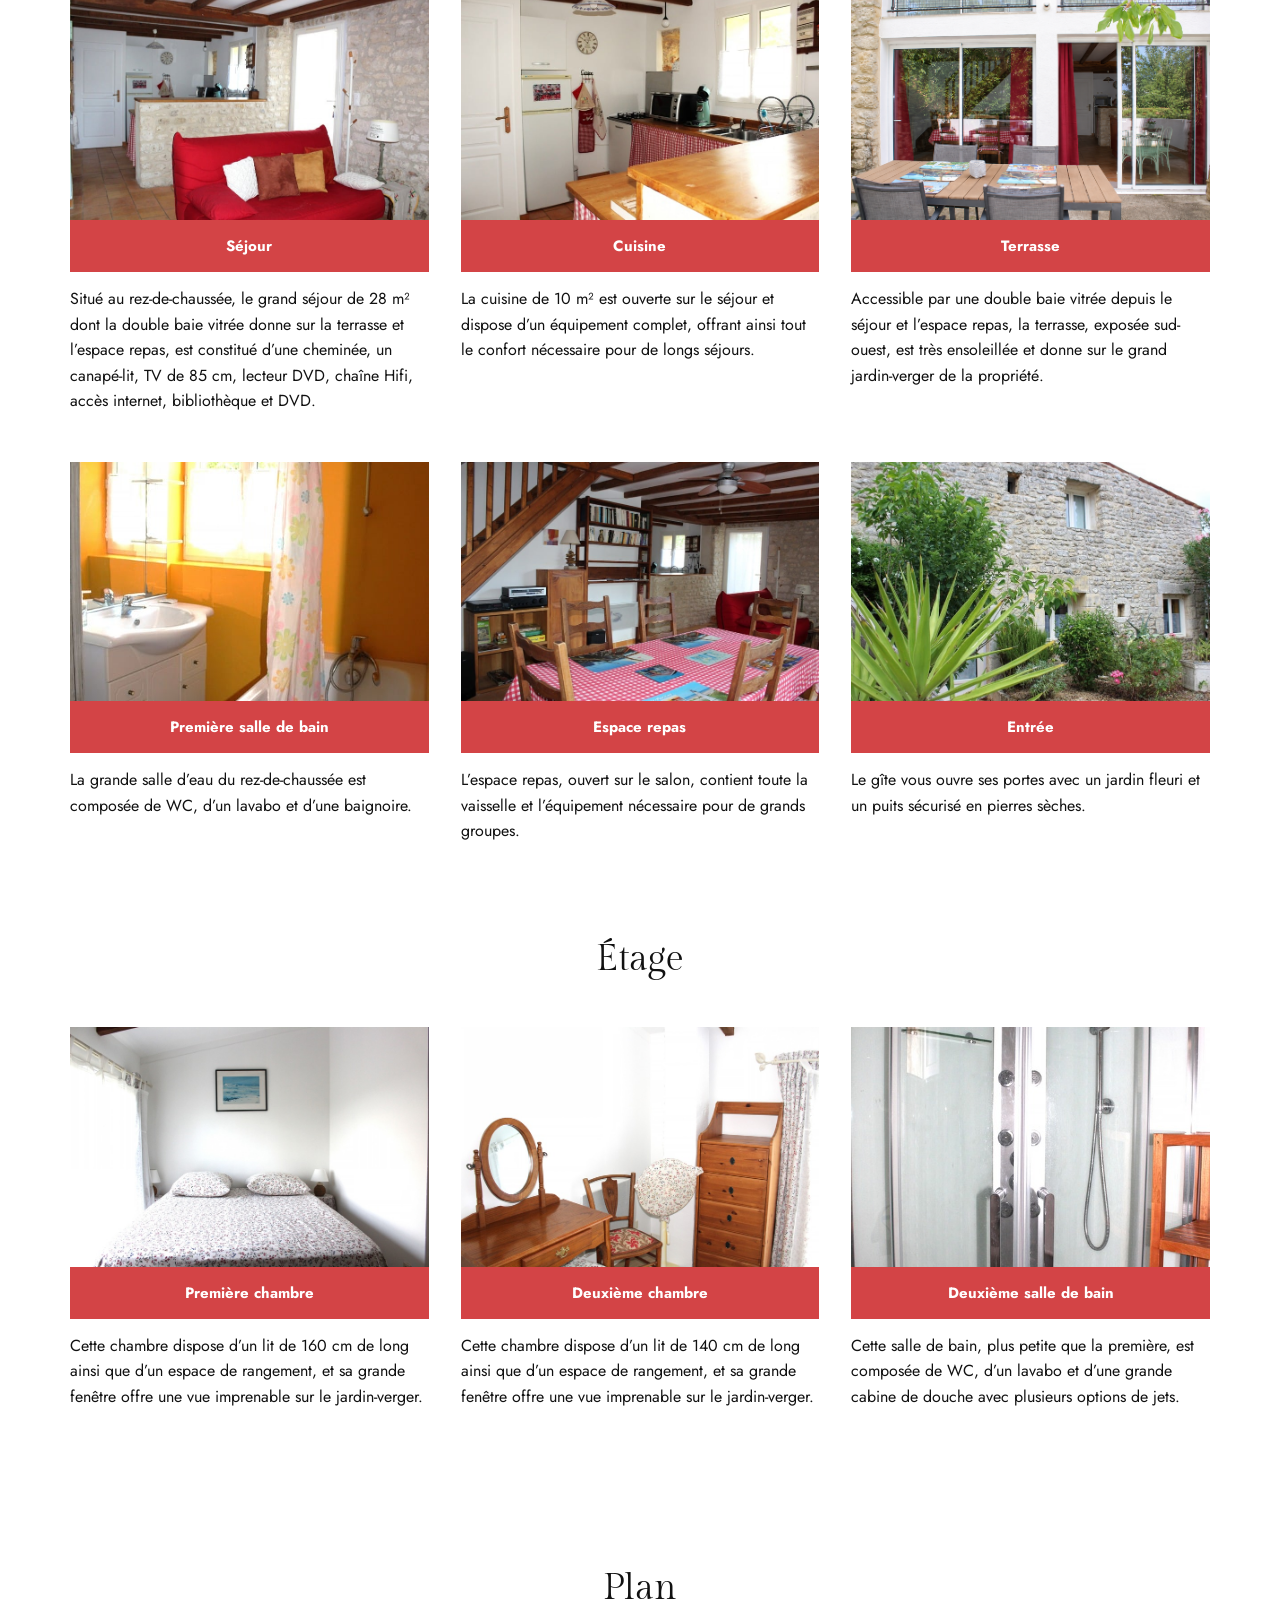
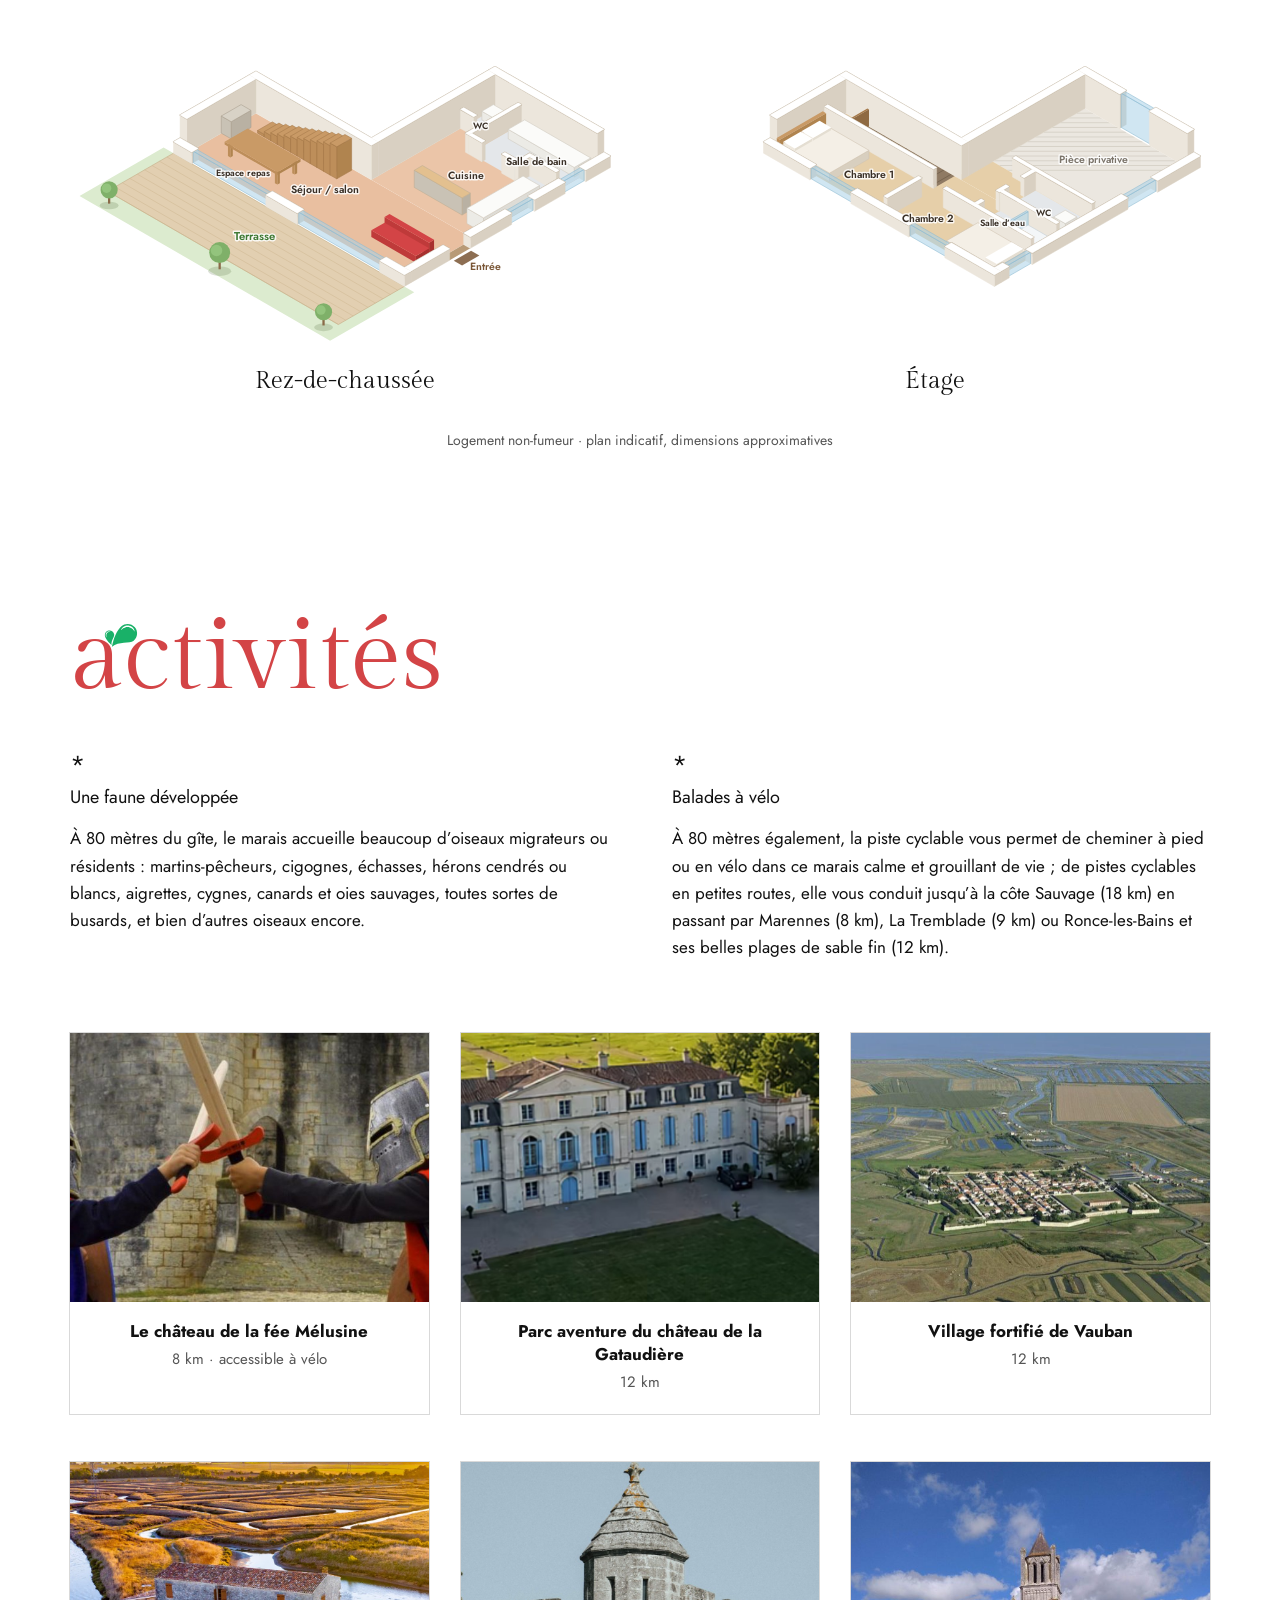
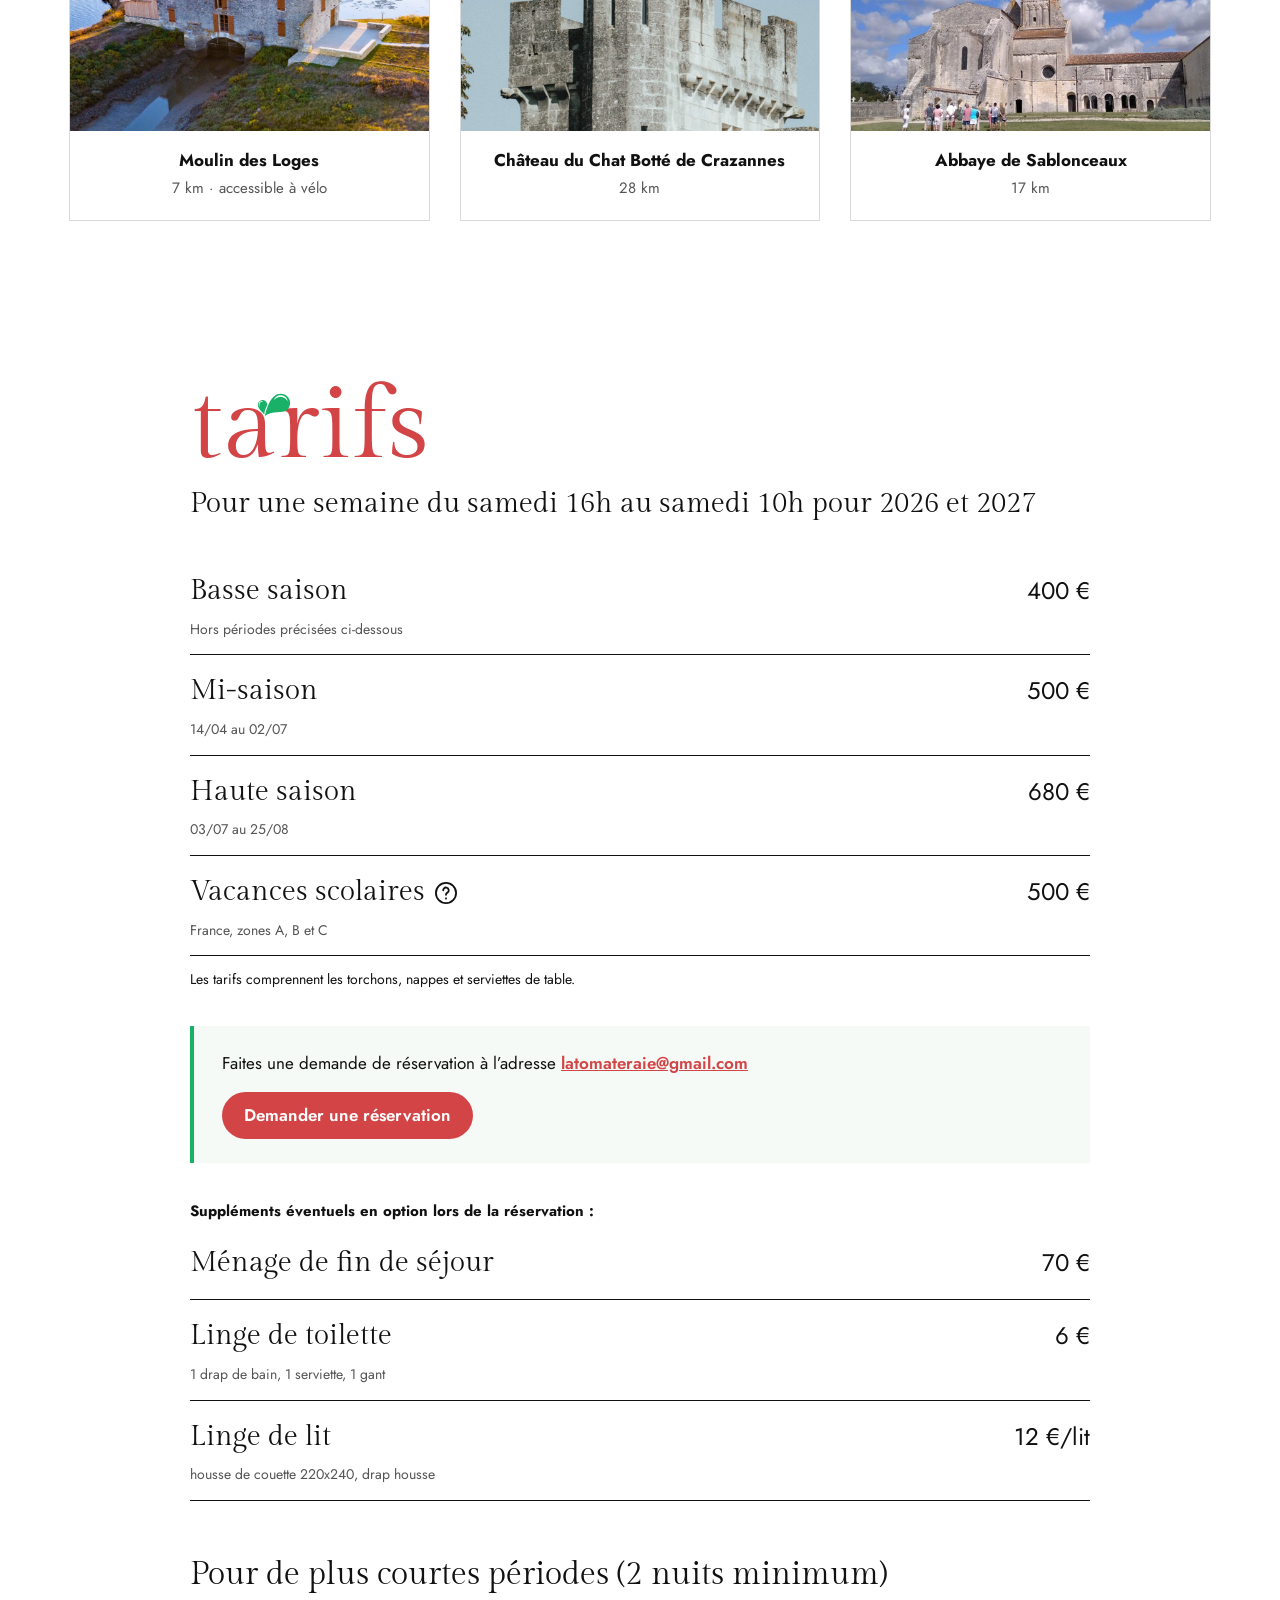
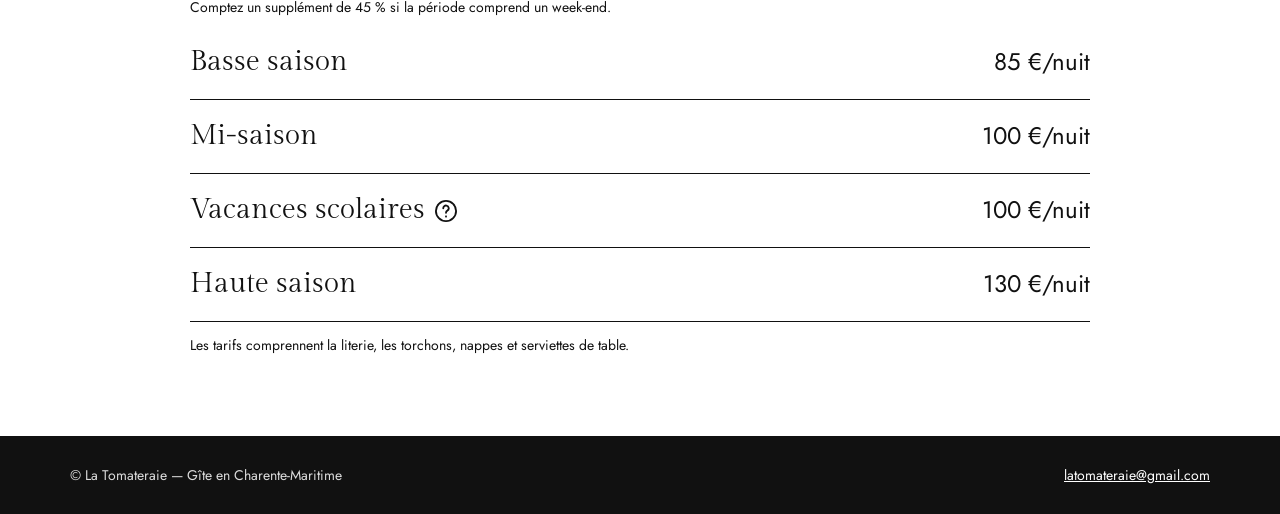
==== commit f99a47e7: "add plan" ====
--- a/index.html
+++ b/index.html
@@ -155,6 +155,42 @@
     </div>
   </section>
 
+  <!-- ========== Plan ========== -->
+  <section class="plan" id="plan">
+    <div class="conteneur">
+      <h2 class="titre-section">Plan</h2>
+      <div class="plans">
+        <figure class="plan-niveau">
+          <svg class="plan-svg" viewBox="-325.2 24 577.7 308" role="img" aria-labelledby="plan-rdc-fr-titre">
+          <title id="plan-rdc-fr-titre">Vue en perspective du rez-de-chaussée : séjour-salon avec cheminée, escalier, espace repas et canapé, cuisine ouverte, salle de bain avec baignoire, WC, et terrasse donnant sur le jardin.</title>
+          <defs></defs>
+          <polygon points="-226.9,119 36.4,271 -52,322 -315.2,170" fill="#dcebcf"/><polygon points="-216.5,125 26,265 -43.3,305 -285.8,165" fill="#e2cfb1" stroke="#c3a983" stroke-width=".6"/><line x1="-223.4" y1="129" x2="19.1" y2="269" stroke="#cdb48f" stroke-width=".5"/><line x1="-231.2" y1="133.5" x2="11.3" y2="273.5" stroke="#cdb48f" stroke-width=".5"/><line x1="-239" y1="138" x2="3.5" y2="278" stroke="#cdb48f" stroke-width=".5"/><line x1="-246.8" y1="142.5" x2="-4.3" y2="282.5" stroke="#cdb48f" stroke-width=".5"/><line x1="-254.6" y1="147" x2="-12.1" y2="287" stroke="#cdb48f" stroke-width=".5"/><line x1="-262.4" y1="151.5" x2="-19.9" y2="291.5" stroke="#cdb48f" stroke-width=".5"/><line x1="-270.2" y1="156" x2="-27.7" y2="296" stroke="#cdb48f" stroke-width=".5"/><line x1="-278" y1="160.5" x2="-35.5" y2="300.5" stroke="#cdb48f" stroke-width=".5"/><line x1="-285.8" y1="165" x2="-43.3" y2="305" stroke="#cdb48f" stroke-width=".5"/><polygon points="-129.9,83 98.7,215 26,257 -202.6,125" fill="#e9bfa0"/><polygon points="121.2,78 228.6,140 98.7,215 -8.7,153" fill="#ebc5a8"/><polygon points="149,94 228.6,140 174.9,171 95.3,125" fill="#e4e7ea"/><polygon points="121.2,78 147.2,93 112.6,113 86.6,98" fill="#e4e7ea"/><polygon points="88.3,221 95.3,225 73.6,237.5 66.7,233.5" fill="#b89a76"/><polygon points="96.1,227.5 104.8,232.5 86.6,243 77.9,238" fill="#8d6e52"/>
+          <polygon points="235.6,136 228.6,140 228.6,104 235.6,100" fill="#d9d0c2" stroke="#d9d0c2" stroke-width=".5"/><polygon points="114.3,74 228.6,140 228.6,104 114.3,38" fill="#ece6dc" stroke="#ece6dc" stroke-width=".5"/><polygon points="121.2,78 -1.7,149 -1.7,113 121.2,42" fill="#d9d0c2" stroke="#d9d0c2" stroke-width=".5"/><polygon points="-8.7,145 -1.7,149 -1.7,113 -8.7,109" fill="#ece6dc" stroke="#ece6dc" stroke-width=".5"/><polygon points="131.6,90 119.5,97 119.5,88 131.6,81" fill="#dedcd6" stroke="#cfcac0" stroke-width=".6" stroke-linejoin="round"/><polygon points="107.4,90 119.5,97 119.5,88 107.4,81" fill="#ecebe6" stroke="#cfcac0" stroke-width=".6" stroke-linejoin="round"/><polygon points="119.5,74 131.6,81 119.5,88 107.4,81" fill="#fbfbf9" stroke="#cfcac0" stroke-width=".6" stroke-linejoin="round"/><polygon points="102.2,105 98.7,107 98.7,87 102.2,85" fill="#d9d0c2" stroke="#d9d0c2" stroke-width=".5"/><polygon points="84.9,99 98.7,107 98.7,87 84.9,79" fill="#ece6dc" stroke="#ece6dc" stroke-width=".5"/><polygon points="149,94 93.5,126 93.5,106 149,74" fill="#d9d0c2" stroke="#d9d0c2" stroke-width=".5"/><polygon points="90.1,124 93.5,126 93.5,106 90.1,104" fill="#ece6dc" stroke="#ece6dc" stroke-width=".5"/><polygon points="221.7,140 204.4,150 204.4,140 221.7,130" fill="#dedcd6" stroke="#cfcac0" stroke-width=".6" stroke-linejoin="round"/><polygon points="135.1,110 204.4,150 204.4,140 135.1,100" fill="#ecebe6" stroke="#cfcac0" stroke-width=".6" stroke-linejoin="round"/><polygon points="152.4,90 221.7,130 204.4,140 135.1,100" fill="#fbfbf9" stroke="#cfcac0" stroke-width=".6" stroke-linejoin="round"/><polygon points="110.9,132 107.4,134 107.4,114 110.9,112" fill="#d9d0c2" stroke="#d9d0c2" stroke-width=".5"/><polygon points="93.5,126 107.4,134 107.4,114 93.5,106" fill="#ece6dc" stroke="#ece6dc" stroke-width=".5"/><polygon points="-1.7,149 -8.7,153 -8.7,117 -1.7,113" fill="#d9d0c2" stroke="#d9d0c2" stroke-width=".5"/><polygon points="-136.8,79 -8.7,153 -8.7,117 -136.8,43" fill="#ece6dc" stroke="#ece6dc" stroke-width=".5"/><polygon points="-129.9,83 -202.6,125 -202.6,89 -129.9,47" fill="#d9d0c2" stroke="#d9d0c2" stroke-width=".5"/><polygon points="-209.6,121 -202.6,125 -202.6,89 -209.6,85" fill="#ece6dc" stroke="#ece6dc" stroke-width=".5"/><polygon points="-135.1,98 -155.9,110 -155.9,92 -135.1,80" fill="#b9b1a3" stroke="#a99f8f" stroke-width=".6" stroke-linejoin="round"/><polygon points="-166.3,104 -155.9,110 -155.9,92 -166.3,86" fill="#c9c2b5" stroke="#a99f8f" stroke-width=".6" stroke-linejoin="round"/><polygon points="-145.5,74 -135.1,80 -155.9,92 -166.3,86" fill="#d8d2c6" stroke="#a99f8f" stroke-width=".6" stroke-linejoin="round"/><polygon points="-105.7,99 -121.2,108 -121.2,105.2 -105.7,96.2" fill="#b0844f" stroke="#a5794a" stroke-width=".6" stroke-linejoin="round"/><polygon points="-128.2,104 -121.2,108 -121.2,105.2 -128.2,101.2" fill="#bd8e5a" stroke="#a5794a" stroke-width=".6" stroke-linejoin="round"/><polygon points="-112.6,92.2 -105.7,96.2 -121.2,105.2 -128.2,101.2" fill="#c99a66" stroke="#a5794a" stroke-width=".6" stroke-linejoin="round"/><polygon points="-98.7,103 -114.3,112 -114.3,106.4 -98.7,97.4" fill="#b0844f" stroke="#a5794a" stroke-width=".6" stroke-linejoin="round"/><polygon points="-121.2,108 -114.3,112 -114.3,106.4 -121.2,102.4" fill="#bd8e5a" stroke="#a5794a" stroke-width=".6" stroke-linejoin="round"/><polygon points="-105.7,93.4 -98.7,97.4 -114.3,106.4 -121.2,102.4" fill="#c99a66" stroke="#a5794a" stroke-width=".6" stroke-linejoin="round"/><polygon points="-91.8,107 -107.4,116 -107.4,107.6 -91.8,98.6" fill="#b0844f" stroke="#a5794a" stroke-width=".6" stroke-linejoin="round"/><polygon points="-114.3,112 -107.4,116 -107.4,107.6 -114.3,103.6" fill="#bd8e5a" stroke="#a5794a" stroke-width=".6" stroke-linejoin="round"/><polygon points="-98.7,94.6 -91.8,98.6 -107.4,107.6 -114.3,103.6" fill="#c99a66" stroke="#a5794a" stroke-width=".6" stroke-linejoin="round"/><polygon points="-136,117.5 -138.6,119 -138.6,107 -136,105.5" fill="#b0844f"/><polygon points="-141.2,117.5 -138.6,119 -138.6,107 -141.2,105.5" fill="#bd8e5a"/><polygon points="-138.6,104 -136,105.5 -138.6,107 -141.2,105.5" fill="#b0844f"/><polygon points="-84.9,111 -100.5,120 -100.5,108.8 -84.9,99.8" fill="#b0844f" stroke="#a5794a" stroke-width=".6" stroke-linejoin="round"/><polygon points="-107.4,116 -100.5,120 -100.5,108.8 -107.4,104.8" fill="#bd8e5a" stroke="#a5794a" stroke-width=".6" stroke-linejoin="round"/><polygon points="-91.8,95.8 -84.9,99.8 -100.5,108.8 -107.4,104.8" fill="#c99a66" stroke="#a5794a" stroke-width=".6" stroke-linejoin="round"/><polygon points="-77.9,115 -93.5,124 -93.5,110 -77.9,101" fill="#b0844f" stroke="#a5794a" stroke-width=".6" stroke-linejoin="round"/><polygon points="-100.5,120 -93.5,124 -93.5,110 -100.5,106" fill="#bd8e5a" stroke="#a5794a" stroke-width=".6" stroke-linejoin="round"/><polygon points="-84.9,97 -77.9,101 -93.5,110 -100.5,106" fill="#c99a66" stroke="#a5794a" stroke-width=".6" stroke-linejoin="round"/><polygon points="-71,119 -86.6,128 -86.6,111.2 -71,102.2" fill="#b0844f" stroke="#a5794a" stroke-width=".6" stroke-linejoin="round"/><polygon points="-93.5,124 -86.6,128 -86.6,111.2 -93.5,107.2" fill="#bd8e5a" stroke="#a5794a" stroke-width=".6" stroke-linejoin="round"/><polygon points="-77.9,98.2 -71,102.2 -86.6,111.2 -93.5,107.2" fill="#c99a66" stroke="#a5794a" stroke-width=".6" stroke-linejoin="round"/><polygon points="-154.2,128 -156.8,129.5 -156.8,117.5 -154.2,116" fill="#b0844f"/><polygon points="-159.3,128 -156.8,129.5 -156.8,117.5 -159.3,116" fill="#bd8e5a"/><polygon points="-156.8,114.5 -154.2,116 -156.8,117.5 -159.3,116" fill="#b0844f"/><polygon points="-64.1,123 -79.7,132 -79.7,112.4 -64.1,103.4" fill="#b0844f" stroke="#a5794a" stroke-width=".6" stroke-linejoin="round"/><polygon points="-86.6,128 -79.7,132 -79.7,112.4 -86.6,108.4" fill="#bd8e5a" stroke="#a5794a" stroke-width=".6" stroke-linejoin="round"/><polygon points="-71,99.4 -64.1,103.4 -79.7,112.4 -86.6,108.4" fill="#c99a66" stroke="#a5794a" stroke-width=".6" stroke-linejoin="round"/><polygon points="-190.5,132 -197.5,136 -197.5,124 -190.5,120" fill="#d9d0c2" stroke="#d9d0c2" stroke-width=".5"/><polygon points="-216.5,125 -197.5,136 -197.5,124 -216.5,113" fill="#ece6dc" stroke="#ece6dc" stroke-width=".5"/><polygon points="-57.2,127 -72.7,136 -72.7,113.6 -57.2,104.6" fill="#b0844f" stroke="#a5794a" stroke-width=".6" stroke-linejoin="round"/><polygon points="-79.7,132 -72.7,136 -72.7,113.6 -79.7,109.6" fill="#bd8e5a" stroke="#a5794a" stroke-width=".6" stroke-linejoin="round"/><polygon points="-64.1,100.6 -57.2,104.6 -72.7,113.6 -79.7,109.6" fill="#c99a66" stroke="#a5794a" stroke-width=".6" stroke-linejoin="round"/><polygon points="-50.2,131 -65.8,140 -65.8,114.8 -50.2,105.8" fill="#b0844f" stroke="#a5794a" stroke-width=".6" stroke-linejoin="round"/><polygon points="-72.7,136 -65.8,140 -65.8,114.8 -72.7,110.8" fill="#bd8e5a" stroke="#a5794a" stroke-width=".6" stroke-linejoin="round"/><polygon points="-57.2,101.8 -50.2,105.8 -65.8,114.8 -72.7,110.8" fill="#c99a66" stroke="#a5794a" stroke-width=".6" stroke-linejoin="round"/><polygon points="-43.3,135 -58.9,144 -58.9,116 -43.3,107" fill="#b0844f" stroke="#a5794a" stroke-width=".6" stroke-linejoin="round"/><polygon points="-65.8,140 -58.9,144 -58.9,116 -65.8,112" fill="#bd8e5a" stroke="#a5794a" stroke-width=".6" stroke-linejoin="round"/><polygon points="-50.2,103 -43.3,107 -58.9,116 -65.8,112" fill="#c99a66" stroke="#a5794a" stroke-width=".6" stroke-linejoin="round"/><polygon points="-86.6,146 -89.2,147.5 -89.2,135.5 -86.6,134" fill="#b0844f"/><polygon points="-91.8,146 -89.2,147.5 -89.2,135.5 -91.8,134" fill="#bd8e5a"/><polygon points="-89.2,132.5 -86.6,134 -89.2,135.5 -91.8,134" fill="#b0844f"/><polygon points="-36.4,139 -52,148 -52,117.2 -36.4,108.2" fill="#b0844f" stroke="#a5794a" stroke-width=".6" stroke-linejoin="round"/><polygon points="-58.9,144 -52,148 -52,117.2 -58.9,113.2" fill="#bd8e5a" stroke="#a5794a" stroke-width=".6" stroke-linejoin="round"/><polygon points="-43.3,104.2 -36.4,108.2 -52,117.2 -58.9,113.2" fill="#c99a66" stroke="#a5794a" stroke-width=".6" stroke-linejoin="round"/><polygon points="-29.4,143 -45,152 -45,118.4 -29.4,109.4" fill="#b0844f" stroke="#a5794a" stroke-width=".6" stroke-linejoin="round"/><polygon points="-52,148 -45,152 -45,118.4 -52,114.4" fill="#bd8e5a" stroke="#a5794a" stroke-width=".6" stroke-linejoin="round"/><polygon points="-36.4,105.4 -29.4,109.4 -45,118.4 -52,114.4" fill="#c99a66" stroke="#a5794a" stroke-width=".6" stroke-linejoin="round"/><polygon points="145.5,152 142,154 142,134 145.5,132" fill="#d9d0c2" stroke="#d9d0c2" stroke-width=".5"/><polygon points="128.2,146 142,154 142,134 128.2,126" fill="#ece6dc" stroke="#ece6dc" stroke-width=".5"/><polygon points="242.5,140 216.5,155 216.5,143 242.5,128" fill="#d9d0c2" stroke="#d9d0c2" stroke-width=".5"/><polygon points="209.6,151 216.5,155 216.5,143 209.6,139" fill="#ece6dc" stroke="#ece6dc" stroke-width=".5"/><polygon points="161.1,147 145.5,156 145.5,136 161.1,127" fill="#d9d0c2" stroke="#d9d0c2" stroke-width=".5"/><polygon points="142,154 145.5,156 145.5,136 142,134" fill="#ece6dc" stroke="#ece6dc" stroke-width=".5"/><polygon points="-104.8,156.5 -107.4,158 -107.4,146 -104.8,144.5" fill="#b0844f"/><polygon points="-110,156.5 -107.4,158 -107.4,146 -110,144.5" fill="#bd8e5a"/><polygon points="-107.4,143 -104.8,144.5 -107.4,146 -110,144.5" fill="#b0844f"/><polygon points="-83.1,134 -107.4,148 -107.4,145 -83.1,131" fill="#b0844f"/><polygon points="-162.8,116 -107.4,148 -107.4,145 -162.8,113" fill="#bd8e5a"/><polygon points="-138.6,99 -83.1,131 -107.4,145 -162.8,113" fill="#c99a66"/><polygon points="188.8,163 185.3,165 185.3,145 188.8,143" fill="#d9d0c2" stroke="#d9d0c2" stroke-width=".5"/><polygon points="157.6,149 185.3,165 185.3,145 157.6,129" fill="#ece6dc" stroke="#ece6dc" stroke-width=".5"/><polygon points="214.8,154 193.1,166.5 193.1,154.5 214.8,142" fill="rgba(170,210,232,.55)" stroke="#8dbbd2" stroke-width=".6" stroke-linejoin="round"/><polygon points="189.7,164.5 193.1,166.5 193.1,154.5 189.7,152.5" fill="rgba(170,210,232,.55)" stroke="#8dbbd2" stroke-width=".6" stroke-linejoin="round"/><polygon points="211.3,140 214.8,142 193.1,154.5 189.7,152.5" fill="rgba(170,210,232,.55)" stroke="#8dbbd2" stroke-width=".6" stroke-linejoin="round"/><polygon points="-114.3,178 -117.8,180 -117.8,168 -114.3,166" fill="rgba(170,210,232,.55)" stroke="#8dbbd2" stroke-width=".6" stroke-linejoin="round"/><polygon points="-195.7,135 -117.8,180 -117.8,168 -195.7,123" fill="rgba(170,210,232,.55)" stroke="#8dbbd2" stroke-width=".6" stroke-linejoin="round"/><polygon points="-192.3,121 -114.3,166 -117.8,168 -195.7,123" fill="rgba(170,210,232,.55)" stroke="#8dbbd2" stroke-width=".6" stroke-linejoin="round"/><polygon points="95.3,185 86.6,190 86.6,172 95.3,167" fill="#b9b1a3" stroke="#bfae94" stroke-width=".6" stroke-linejoin="round"/><polygon points="36.4,161 86.6,190 86.6,172 36.4,143" fill="#c9c2b5" stroke="#bfae94" stroke-width=".6" stroke-linejoin="round"/><polygon points="45,138 95.3,167 86.6,172 36.4,143" fill="#e3c08f" stroke="#bfae94" stroke-width=".6" stroke-linejoin="round"/><polygon points="-79.7,196 -86.6,200 -86.6,188 -79.7,184" fill="#d9d0c2" stroke="#d9d0c2" stroke-width=".5"/><polygon points="-119.5,181 -86.6,200 -86.6,188 -119.5,169" fill="#ece6dc" stroke="#ece6dc" stroke-width=".5"/><polygon points="168,175 109.1,209 109.1,193 168,159" fill="#dedcd6" stroke="#cfcac0" stroke-width=".6" stroke-linejoin="round"/><polygon points="91.8,199 109.1,209 109.1,193 91.8,183" fill="#ecebe6" stroke="#cfcac0" stroke-width=".6" stroke-linejoin="round"/><polygon points="150.7,149 168,159 109.1,193 91.8,183" fill="#fbfbf9" stroke="#cfcac0" stroke-width=".6" stroke-linejoin="round"/><polygon points="194.9,167.5 162.8,186 162.8,174 194.9,155.5" fill="#d9d0c2" stroke="#d9d0c2" stroke-width=".5"/><polygon points="155.9,182 162.8,186 162.8,174 155.9,170" fill="#ece6dc" stroke="#ece6dc" stroke-width=".5"/><polygon points="161.1,185 136.8,199 136.8,187 161.1,173" fill="rgba(170,210,232,.55)" stroke="#8dbbd2" stroke-width=".6" stroke-linejoin="round"/><polygon points="133.4,197 136.8,199 136.8,187 133.4,185" fill="rgba(170,210,232,.55)" stroke="#8dbbd2" stroke-width=".6" stroke-linejoin="round"/><polygon points="157.6,171 161.1,173 136.8,187 133.4,185" fill="rgba(170,210,232,.55)" stroke="#8dbbd2" stroke-width=".6" stroke-linejoin="round"/><polygon points="138.6,200 95.3,225 95.3,213 138.6,188" fill="#d9d0c2" stroke="#d9d0c2" stroke-width=".5"/><polygon points="88.3,221 95.3,225 95.3,213 88.3,209" fill="#ece6dc" stroke="#ece6dc" stroke-width=".5"/><polygon points="57.2,229 52,232 52,219 57.2,216" fill="#a8302f"/><polygon points="5.2,205 52,232 52,219 5.2,192" fill="#bf3a3a"/><polygon points="10.4,189 57.2,216 52,219 5.2,192" fill="#d34446"/><polygon points="52,232 38.1,240 38.1,233 52,225" fill="#a8302f"/><polygon points="-8.7,213 38.1,240 38.1,233 -8.7,206" fill="#bf3a3a"/><polygon points="5.2,198 52,225 38.1,233 -8.7,206" fill="#d34446"/><polygon points="5.2,247 1.7,249 1.7,237 5.2,235" fill="rgba(170,210,232,.55)" stroke="#8dbbd2" stroke-width=".6" stroke-linejoin="round"/><polygon points="-84.9,199 1.7,249 1.7,237 -84.9,187" fill="rgba(170,210,232,.55)" stroke="#8dbbd2" stroke-width=".6" stroke-linejoin="round"/><polygon points="-81.4,185 5.2,235 1.7,237 -84.9,187" fill="rgba(170,210,232,.55)" stroke="#8dbbd2" stroke-width=".6" stroke-linejoin="round"/><polygon points="73.6,237.5 32.9,261 32.9,249 73.6,225.5" fill="#d9d0c2" stroke="#d9d0c2" stroke-width=".5"/><polygon points="26,257 32.9,261 32.9,249 26,245" fill="#ece6dc" stroke="#ece6dc" stroke-width=".5"/><polygon points="32.9,261 26,265 26,253 32.9,249" fill="#d9d0c2" stroke="#d9d0c2" stroke-width=".5"/><polygon points="0,250 26,265 26,253 0,238" fill="#ece6dc" stroke="#ece6dc" stroke-width=".5"/>
+          <g fill="#ffffff" stroke="#bcae98" stroke-width="1.3" stroke-linejoin="round"><polygon points="121.2,34 235.6,100 228.6,104 114.3,38"/><polygon points="114.3,38 121.2,42 -1.7,113 -8.7,109"/><polygon points="88.3,77 102.2,85 98.7,87 84.9,79"/><polygon points="145.5,72 149,74 93.5,106 90.1,104"/><polygon points="97,104 110.9,112 107.4,114 93.5,106"/><polygon points="-129.9,39 -1.7,113 -8.7,117 -136.8,43"/><polygon points="-136.8,43 -129.9,47 -202.6,89 -209.6,85"/><polygon points="-209.6,109 -190.5,120 -197.5,124 -216.5,113"/><polygon points="131.6,124 145.5,132 142,134 128.2,126"/><polygon points="235.6,124 242.5,128 216.5,143 209.6,139"/><polygon points="157.6,125 161.1,127 145.5,136 142,134"/><polygon points="161.1,127 188.8,143 185.3,145 157.6,129"/><polygon points="-112.6,165 -79.7,184 -86.6,188 -119.5,169"/><polygon points="187.9,151.5 194.9,155.5 162.8,174 155.9,170"/><polygon points="131.6,184 138.6,188 95.3,213 88.3,209"/><polygon points="66.7,221.5 73.6,225.5 32.9,249 26,245"/><polygon points="6.9,234 32.9,249 26,253 0,238"/></g>
+          <g fill="#ffffff" stroke="#ffffff" stroke-width=".5"><polygon points="121.2,34 235.6,100 228.6,104 114.3,38"/><polygon points="114.3,38 121.2,42 -1.7,113 -8.7,109"/><polygon points="88.3,77 102.2,85 98.7,87 84.9,79"/><polygon points="145.5,72 149,74 93.5,106 90.1,104"/><polygon points="97,104 110.9,112 107.4,114 93.5,106"/><polygon points="-129.9,39 -1.7,113 -8.7,117 -136.8,43"/><polygon points="-136.8,43 -129.9,47 -202.6,89 -209.6,85"/><polygon points="-209.6,109 -190.5,120 -197.5,124 -216.5,113"/><polygon points="131.6,124 145.5,132 142,134 128.2,126"/><polygon points="235.6,124 242.5,128 216.5,143 209.6,139"/><polygon points="157.6,125 161.1,127 145.5,136 142,134"/><polygon points="161.1,127 188.8,143 185.3,145 157.6,129"/><polygon points="-112.6,165 -79.7,184 -86.6,188 -119.5,169"/><polygon points="187.9,151.5 194.9,155.5 162.8,174 155.9,170"/><polygon points="131.6,184 138.6,188 95.3,213 88.3,209"/><polygon points="66.7,221.5 73.6,225.5 32.9,249 26,245"/><polygon points="6.9,234 32.9,249 26,253 0,238"/></g>
+          <ellipse cx="-284.1" cy="180" rx="9.9" ry="4.05" fill="rgba(60,90,40,.18)"/><line x1="-284.1" y1="178" x2="-284.1" y2="168.1" stroke="#8a6a48" stroke-width="2.4"/><circle cx="-284.1" cy="163.6" r="9" fill="#7fb069"/><circle cx="-286.8" cy="161.8" r="4.95" fill="#93c47d"/><ellipse cx="-168" cy="249" rx="12.100000000000001" ry="4.95" fill="rgba(60,90,40,.18)"/><line x1="-168" y1="247" x2="-168" y2="234.9" stroke="#8a6a48" stroke-width="2.4"/><circle cx="-168" cy="229.4" r="11" fill="#7fb069"/><circle cx="-171.3" cy="227.2" r="6.050000000000001" fill="#93c47d"/><ellipse cx="-58.9" cy="308" rx="9.9" ry="4.05" fill="rgba(60,90,40,.18)"/><line x1="-58.9" y1="306" x2="-58.9" y2="296.1" stroke="#8a6a48" stroke-width="2.4"/><circle cx="-58.9" cy="291.6" r="9" fill="#7fb069"/><circle cx="-61.6" cy="289.8" r="4.95" fill="#93c47d"/>
+          <text x="-57.2" y="167" class="plan-etiquette " text-anchor="middle"><tspan x="-57.2" dy="0">Séjour / salon</tspan></text><text x="90.9" y="152.5" class="plan-etiquette " text-anchor="middle"><tspan x="90.9" dy="0">Cuisine</tspan></text><text x="164.5" y="137" class="plan-etiquette " text-anchor="middle"><tspan x="164.5" dy="0">Salle de bain</tspan></text><text x="106.5" y="99.5" class="plan-etiquette petit" text-anchor="middle"><tspan x="106.5" dy="0">WC</tspan></text><text x="-143.8" y="149" class="plan-etiquette petit" text-anchor="middle"><tspan x="-143.8" dy="0">Espace repas</tspan></text><text x="-131.6" y="216" class="plan-etiquette vert" text-anchor="middle"><tspan x="-131.6" dy="0">Terrasse</tspan></text><text x="111.7" y="247.5" class="plan-etiquette entree" text-anchor="middle"><tspan x="111.7" dy="0">Entrée</tspan></text>
+        </svg>
+          <figcaption>Rez-de-chaussée</figcaption>
+        </figure>
+        <figure class="plan-niveau">
+          <svg class="plan-svg" viewBox="-325.2 24 577.7 308" role="img" aria-labelledby="plan-etage-fr-titre">
+          <title id="plan-etage-fr-titre">Vue en perspective de l’étage : chambre 1 avec lit de 160, chambre 2 avec lit de 140, WC, salle d’eau avec douche, et une pièce privative.</title>
+          <defs><clipPath id="clipGrenier"><polygon points="121.2,78 228.6,140 131.6,196 24.2,134"/></clipPath></defs>
+          <polygon points="121.2,78 228.6,140 131.6,196 24.2,134" fill="#ebe7e0"/><g clip-path="url(#clipGrenier)"><line x1="121.2" y1="78" x2="121.2" y2="78" stroke="#c9c3b8" stroke-width=".6"/><line x1="129.9" y1="83" x2="112.6" y2="83" stroke="#c9c3b8" stroke-width=".6"/><line x1="138.6" y1="88" x2="103.9" y2="88" stroke="#c9c3b8" stroke-width=".6"/><line x1="147.2" y1="93" x2="95.3" y2="93" stroke="#c9c3b8" stroke-width=".6"/><line x1="155.9" y1="98" x2="86.6" y2="98" stroke="#c9c3b8" stroke-width=".6"/><line x1="164.5" y1="103" x2="77.9" y2="103" stroke="#c9c3b8" stroke-width=".6"/><line x1="173.2" y1="108" x2="69.3" y2="108" stroke="#c9c3b8" stroke-width=".6"/><line x1="181.9" y1="113" x2="60.6" y2="113" stroke="#c9c3b8" stroke-width=".6"/><line x1="190.5" y1="118" x2="52" y2="118" stroke="#c9c3b8" stroke-width=".6"/><line x1="199.2" y1="123" x2="43.3" y2="123" stroke="#c9c3b8" stroke-width=".6"/><line x1="207.8" y1="128" x2="34.6" y2="128" stroke="#c9c3b8" stroke-width=".6"/><line x1="216.5" y1="133" x2="26" y2="133" stroke="#c9c3b8" stroke-width=".6"/><line x1="225.2" y1="138" x2="17.3" y2="138" stroke="#c9c3b8" stroke-width=".6"/><line x1="233.8" y1="143" x2="8.7" y2="143" stroke="#c9c3b8" stroke-width=".6"/></g><polygon points="-129.9,83 98.7,215 26,257 -202.6,125" fill="#e6cfa9"/><polygon points="19.1,131 131.6,196 98.7,215 -13.9,150" fill="#e6cfa9"/><polygon points="69.3,164 128.2,198 67.5,233 8.7,199" fill="#e4e7ea"/><polygon points="-105.7,97 -15.6,149 -34.6,160 -124.7,108" fill="#8f7a63"/><line x1="-97" y1="102" x2="-116" y2="113" stroke="#6f5e4b" stroke-width=".8"/><line x1="-89.2" y1="106.5" x2="-108.3" y2="117.5" stroke="#6f5e4b" stroke-width=".8"/><line x1="-81.4" y1="111" x2="-100.5" y2="122" stroke="#6f5e4b" stroke-width=".8"/><line x1="-73.6" y1="115.5" x2="-92.7" y2="126.5" stroke="#6f5e4b" stroke-width=".8"/><line x1="-65.8" y1="120" x2="-84.9" y2="131" stroke="#6f5e4b" stroke-width=".8"/><line x1="-58" y1="124.5" x2="-77.1" y2="135.5" stroke="#6f5e4b" stroke-width=".8"/><line x1="-50.2" y1="129" x2="-69.3" y2="140" stroke="#6f5e4b" stroke-width=".8"/><line x1="-42.4" y1="133.5" x2="-61.5" y2="144.5" stroke="#6f5e4b" stroke-width=".8"/><line x1="-34.6" y1="138" x2="-53.7" y2="149" stroke="#6f5e4b" stroke-width=".8"/><line x1="-26.8" y1="142.5" x2="-45.9" y2="153.5" stroke="#6f5e4b" stroke-width=".8"/><line x1="-19.1" y1="147" x2="-38.1" y2="158" stroke="#6f5e4b" stroke-width=".8"/>
+          <polygon points="164.5,95 157.6,99 157.6,63 164.5,59" fill="#d9d0c2" stroke="#d9d0c2" stroke-width=".5"/><polygon points="114.3,74 157.6,99 157.6,63 114.3,38" fill="#ece6dc" stroke="#ece6dc" stroke-width=".5"/><polygon points="194,114 190.5,116 190.5,80 194,78" fill="rgba(170,210,232,.55)" stroke="#8dbbd2" stroke-width=".6" stroke-linejoin="round"/><polygon points="159.3,98 190.5,116 190.5,80 159.3,62" fill="rgba(170,210,232,.55)" stroke="#8dbbd2" stroke-width=".6" stroke-linejoin="round"/><polygon points="162.8,60 194,78 190.5,80 159.3,62" fill="rgba(170,210,232,.55)" stroke="#8dbbd2" stroke-width=".6" stroke-linejoin="round"/><polygon points="235.6,136 228.6,140 228.6,104 235.6,100" fill="#d9d0c2" stroke="#d9d0c2" stroke-width=".5"/><polygon points="188.8,117 228.6,140 228.6,104 188.8,81" fill="#ece6dc" stroke="#ece6dc" stroke-width=".5"/><polygon points="121.2,78 -1.7,149 -1.7,113 121.2,42" fill="#d9d0c2" stroke="#d9d0c2" stroke-width=".5"/><polygon points="-8.7,145 -1.7,149 -1.7,113 -8.7,109" fill="#ece6dc" stroke="#ece6dc" stroke-width=".5"/><polygon points="-1.7,149 -8.7,153 -8.7,117 -1.7,113" fill="#d9d0c2" stroke="#d9d0c2" stroke-width=".5"/><polygon points="-136.8,79 -8.7,153 -8.7,117 -136.8,43" fill="#ece6dc" stroke="#ece6dc" stroke-width=".5"/><polygon points="-129.9,83 -202.6,125 -202.6,89 -129.9,47" fill="#d9d0c2" stroke="#d9d0c2" stroke-width=".5"/><polygon points="-209.6,121 -202.6,125 -202.6,89 -209.6,85" fill="#ece6dc" stroke="#ece6dc" stroke-width=".5"/><polygon points="-105.7,97 -124.7,108 -124.7,90 -105.7,79" fill="#8f6a42"/><polygon points="-126.4,107 -124.7,108 -124.7,90 -126.4,89" fill="#9a7047"/><polygon points="-107.4,78 -105.7,79 -124.7,90 -126.4,89" fill="#a5794a"/><polygon points="-34.6,160 -38.1,162 -38.1,142 -34.6,140" fill="#d9d0c2" stroke="#d9d0c2" stroke-width=".5"/><polygon points="-152.4,96 -38.1,162 -38.1,142 -152.4,76" fill="#ece6dc" stroke="#ece6dc" stroke-width=".5"/><polygon points="-150.7,99 -199.2,127 -199.2,111 -150.7,83" fill="#b0844f"/><polygon points="-202.6,125 -199.2,127 -199.2,111 -202.6,109" fill="#bd8e5a"/><polygon points="-154.2,81 -150.7,83 -199.2,111 -202.6,109" fill="#c99a66"/><polygon points="-105.7,131 -147.2,155 -147.2,146 -105.7,122" fill="#d8cfbf" stroke="#cfc4b2" stroke-width=".6" stroke-linejoin="round"/><polygon points="-197.5,126 -147.2,155 -147.2,146 -197.5,117" fill="#e8e0d2" stroke="#cfc4b2" stroke-width=".6" stroke-linejoin="round"/><polygon points="-155.9,93 -105.7,122 -147.2,146 -197.5,117" fill="#f4efe6" stroke="#cfc4b2" stroke-width=".6" stroke-linejoin="round"/><polygon points="-145.5,101 -164.5,112 -164.5,109 -145.5,98" fill="#e4ded2"/><polygon points="-176.7,105 -164.5,112 -164.5,109 -176.7,102" fill="#efe9df"/><polygon points="-157.6,91 -145.5,98 -164.5,109 -176.7,102" fill="#fff"/><polygon points="-165.4,112.5 -183.6,123 -183.6,120 -165.4,109.5" fill="#e4ded2"/><polygon points="-195.7,116 -183.6,123 -183.6,120 -195.7,113" fill="#efe9df"/><polygon points="-177.5,102.5 -165.4,109.5 -183.6,120 -195.7,113" fill="#fff"/><polygon points="-161.1,149 -168,153 -168,141 -161.1,137" fill="#d9d0c2" stroke="#d9d0c2" stroke-width=".5"/><polygon points="-216.5,125 -168,153 -168,141 -216.5,113" fill="#ece6dc" stroke="#ece6dc" stroke-width=".5"/><polygon points="242.5,140 197.5,166 197.5,154 242.5,128" fill="#d9d0c2" stroke="#d9d0c2" stroke-width=".5"/><polygon points="190.5,162 197.5,166 197.5,154 190.5,150" fill="#ece6dc" stroke="#ece6dc" stroke-width=".5"/><polygon points="-119.5,175 -123,177 -123,165 -119.5,163" fill="rgba(170,210,232,.55)" stroke="#8dbbd2" stroke-width=".6" stroke-linejoin="round"/><polygon points="-166.3,152 -123,177 -123,165 -166.3,140" fill="rgba(170,210,232,.55)" stroke="#8dbbd2" stroke-width=".6" stroke-linejoin="round"/><polygon points="-162.8,138 -119.5,163 -123,165 -166.3,140" fill="rgba(170,210,232,.55)" stroke="#8dbbd2" stroke-width=".6" stroke-linejoin="round"/><polygon points="195.7,165 164.5,183 164.5,171 195.7,153" fill="rgba(170,210,232,.55)" stroke="#8dbbd2" stroke-width=".6" stroke-linejoin="round"/><polygon points="161.1,181 164.5,183 164.5,171 161.1,169" fill="rgba(170,210,232,.55)" stroke="#8dbbd2" stroke-width=".6" stroke-linejoin="round"/><polygon points="192.3,151 195.7,153 164.5,171 161.1,169" fill="rgba(170,210,232,.55)" stroke="#8dbbd2" stroke-width=".6" stroke-linejoin="round"/><polygon points="-50.2,171 -86.6,192 -86.6,172 -50.2,151" fill="#d9d0c2" stroke="#d9d0c2" stroke-width=".5"/><polygon points="-90.1,190 -86.6,192 -86.6,172 -90.1,170" fill="#ece6dc" stroke="#ece6dc" stroke-width=".5"/><polygon points="131.6,196 128.2,198 128.2,178 131.6,176" fill="#d9d0c2" stroke="#d9d0c2" stroke-width=".5"/><polygon points="45,150 128.2,198 128.2,178 45,130" fill="#ece6dc" stroke="#ece6dc" stroke-width=".5"/><polygon points="69.3,164 57.2,171 57.2,151 69.3,144" fill="#d9d0c2" stroke="#d9d0c2" stroke-width=".5"/><polygon points="53.7,169 57.2,171 57.2,151 53.7,149" fill="#ece6dc" stroke="#ece6dc" stroke-width=".5"/><polygon points="41.6,180 31.2,186 31.2,166 41.6,160" fill="#d9d0c2" stroke="#d9d0c2" stroke-width=".5"/><polygon points="27.7,184 31.2,186 31.2,166 27.7,164" fill="#ece6dc" stroke="#ece6dc" stroke-width=".5"/><polygon points="15.6,195 8.7,199 8.7,179 15.6,175" fill="#d9d0c2" stroke="#d9d0c2" stroke-width=".5"/><polygon points="5.2,197 8.7,199 8.7,179 5.2,177" fill="#ece6dc" stroke="#ece6dc" stroke-width=".5"/><polygon points="112.6,201 100.5,208 100.5,199 112.6,192" fill="#dedcd6" stroke="#cfcac0" stroke-width=".6" stroke-linejoin="round"/><polygon points="88.3,201 100.5,208 100.5,199 88.3,192" fill="#ecebe6" stroke="#cfcac0" stroke-width=".6" stroke-linejoin="round"/><polygon points="100.5,185 112.6,192 100.5,199 88.3,192" fill="#fbfbf9" stroke="#cfcac0" stroke-width=".6" stroke-linejoin="round"/><polygon points="94.4,217.5 90.9,219.5 90.9,199.5 94.4,197.5" fill="#d9d0c2" stroke="#d9d0c2" stroke-width=".5"/><polygon points="32,185.5 90.9,219.5 90.9,199.5 32,165.5" fill="#ece6dc" stroke="#ece6dc" stroke-width=".5"/><polygon points="61.5,204.5 41.6,216 41.6,198 61.5,186.5" fill="rgba(170,210,232,.55)" stroke="#8dbbd2" stroke-width=".6" stroke-linejoin="round"/><polygon points="39.8,215 41.6,216 41.6,198 39.8,197" fill="rgba(170,210,232,.55)" stroke="#8dbbd2" stroke-width=".6" stroke-linejoin="round"/><polygon points="59.8,185.5 61.5,186.5 41.6,198 39.8,197" fill="rgba(170,210,232,.55)" stroke="#8dbbd2" stroke-width=".6" stroke-linejoin="round"/><polygon points="87.5,219.5 67.5,231 67.5,227 87.5,215.5" fill="#d5dde2" stroke="#c2cdd4" stroke-width=".6" stroke-linejoin="round"/><polygon points="41.6,216 67.5,231 67.5,227 41.6,212" fill="#e3e9ed" stroke="#c2cdd4" stroke-width=".6" stroke-linejoin="round"/><polygon points="61.5,200.5 87.5,215.5 67.5,227 41.6,212" fill="#f3f6f8" stroke="#c2cdd4" stroke-width=".6" stroke-linejoin="round"/><polygon points="67.5,233 64.1,235 64.1,215 67.5,213" fill="#d9d0c2" stroke="#d9d0c2" stroke-width=".5"/><polygon points="-27.7,182 64.1,235 64.1,215 -27.7,162" fill="#ece6dc" stroke="#ece6dc" stroke-width=".5"/><polygon points="-57.2,209 -64.1,213 -64.1,201 -57.2,197" fill="#d9d0c2" stroke="#d9d0c2" stroke-width=".5"/><polygon points="-124.7,178 -64.1,213 -64.1,201 -124.7,166" fill="#ece6dc" stroke="#ece6dc" stroke-width=".5"/><polygon points="58.9,236 26,255 26,246 58.9,227" fill="#d8cfbf" stroke="#cfc4b2" stroke-width=".6" stroke-linejoin="round"/><polygon points="-24.2,226 26,255 26,246 -24.2,217" fill="#e8e0d2" stroke="#cfc4b2" stroke-width=".6" stroke-linejoin="round"/><polygon points="8.7,198 58.9,227 26,246 -24.2,217" fill="#f4efe6" stroke="#cfc4b2" stroke-width=".6" stroke-linejoin="round"/><polygon points="-20.8,232 -24.2,234 -24.2,222 -20.8,220" fill="rgba(170,210,232,.55)" stroke="#8dbbd2" stroke-width=".6" stroke-linejoin="round"/><polygon points="-62.4,212 -24.2,234 -24.2,222 -62.4,200" fill="rgba(170,210,232,.55)" stroke="#8dbbd2" stroke-width=".6" stroke-linejoin="round"/><polygon points="-58.9,198 -20.8,220 -24.2,222 -62.4,200" fill="rgba(170,210,232,.55)" stroke="#8dbbd2" stroke-width=".6" stroke-linejoin="round"/><polygon points="166.3,184 65.8,242 65.8,230 166.3,172" fill="#d9d0c2" stroke="#d9d0c2" stroke-width=".5"/><polygon points="58.9,238 65.8,242 65.8,230 58.9,226" fill="#ece6dc" stroke="#ece6dc" stroke-width=".5"/><polygon points="56.3,228.5 28.6,244.5 28.6,241.5 56.3,225.5" fill="#e4ded2"/><polygon points="16.5,237.5 28.6,244.5 28.6,241.5 16.5,234.5" fill="#efe9df"/><polygon points="44.2,218.5 56.3,225.5 28.6,241.5 16.5,234.5" fill="#fff"/><polygon points="64.1,241 39.8,255 39.8,243 64.1,229" fill="rgba(170,210,232,.55)" stroke="#8dbbd2" stroke-width=".6" stroke-linejoin="round"/><polygon points="36.4,253 39.8,255 39.8,243 36.4,241" fill="rgba(170,210,232,.55)" stroke="#8dbbd2" stroke-width=".6" stroke-linejoin="round"/><polygon points="60.6,227 64.1,229 39.8,243 36.4,241" fill="rgba(170,210,232,.55)" stroke="#8dbbd2" stroke-width=".6" stroke-linejoin="round"/><polygon points="41.6,256 32.9,261 32.9,249 41.6,244" fill="#d9d0c2" stroke="#d9d0c2" stroke-width=".5"/><polygon points="26,257 32.9,261 32.9,249 26,245" fill="#ece6dc" stroke="#ece6dc" stroke-width=".5"/><polygon points="32.9,261 26,265 26,253 32.9,249" fill="#d9d0c2" stroke="#d9d0c2" stroke-width=".5"/><polygon points="-26,235 26,265 26,253 -26,223" fill="#ece6dc" stroke="#ece6dc" stroke-width=".5"/>
+          <g fill="#ffffff" stroke="#bcae98" stroke-width="1.3" stroke-linejoin="round"><polygon points="121.2,34 164.5,59 157.6,63 114.3,38"/><polygon points="195.7,77 235.6,100 228.6,104 188.8,81"/><polygon points="114.3,38 121.2,42 -1.7,113 -8.7,109"/><polygon points="-129.9,39 -1.7,113 -8.7,117 -136.8,43"/><polygon points="-136.8,43 -129.9,47 -202.6,89 -209.6,85"/><polygon points="-149,74 -34.6,140 -38.1,142 -152.4,76"/><polygon points="-209.6,109 -161.1,137 -168,141 -216.5,113"/><polygon points="235.6,124 242.5,128 197.5,154 190.5,150"/><polygon points="-53.7,149 -50.2,151 -86.6,172 -90.1,170"/><polygon points="48.5,128 131.6,176 128.2,178 45,130"/><polygon points="65.8,142 69.3,144 57.2,151 53.7,149"/><polygon points="38.1,158 41.6,160 31.2,166 27.7,164"/><polygon points="12.1,173 15.6,175 8.7,179 5.2,177"/><polygon points="35.5,163.5 94.4,197.5 90.9,199.5 32,165.5"/><polygon points="-24.2,160 67.5,213 64.1,215 -27.7,162"/><polygon points="-117.8,162 -57.2,197 -64.1,201 -124.7,166"/><polygon points="159.3,168 166.3,172 65.8,230 58.9,226"/><polygon points="34.6,240 41.6,244 32.9,249 26,245"/><polygon points="-19.1,219 32.9,249 26,253 -26,223"/></g>
+          <g fill="#ffffff" stroke="#ffffff" stroke-width=".5"><polygon points="121.2,34 164.5,59 157.6,63 114.3,38"/><polygon points="195.7,77 235.6,100 228.6,104 188.8,81"/><polygon points="114.3,38 121.2,42 -1.7,113 -8.7,109"/><polygon points="-129.9,39 -1.7,113 -8.7,117 -136.8,43"/><polygon points="-136.8,43 -129.9,47 -202.6,89 -209.6,85"/><polygon points="-149,74 -34.6,140 -38.1,142 -152.4,76"/><polygon points="-209.6,109 -161.1,137 -168,141 -216.5,113"/><polygon points="235.6,124 242.5,128 197.5,154 190.5,150"/><polygon points="-53.7,149 -50.2,151 -86.6,172 -90.1,170"/><polygon points="48.5,128 131.6,176 128.2,178 45,130"/><polygon points="65.8,142 69.3,144 57.2,151 53.7,149"/><polygon points="38.1,158 41.6,160 31.2,166 27.7,164"/><polygon points="12.1,173 15.6,175 8.7,179 5.2,177"/><polygon points="35.5,163.5 94.4,197.5 90.9,199.5 32,165.5"/><polygon points="-24.2,160 67.5,213 64.1,215 -27.7,162"/><polygon points="-117.8,162 -57.2,197 -64.1,201 -124.7,166"/><polygon points="159.3,168 166.3,172 65.8,230 58.9,226"/><polygon points="34.6,240 41.6,244 32.9,249 26,245"/><polygon points="-19.1,219 32.9,249 26,253 -26,223"/></g>
+          
+          <text x="129.9" y="135" class="plan-etiquette gris" text-anchor="middle"><tspan x="129.9" dy="0">Pièce privative</tspan></text><text x="-105.7" y="151" class="plan-etiquette " text-anchor="middle"><tspan x="-105.7" dy="0">Chambre 1</tspan></text><text x="-43.3" y="197" class="plan-etiquette " text-anchor="middle"><tspan x="-43.3" dy="0">Chambre 2</tspan></text><text x="77.9" y="191" class="plan-etiquette petit" text-anchor="middle"><tspan x="77.9" dy="0">WC</tspan></text><text x="34.6" y="202" class="plan-etiquette petit" text-anchor="middle"><tspan x="34.6" dy="0">Salle d’eau</tspan></text>
+        </svg>
+          <figcaption>Étage</figcaption>
+        </figure>
+      </div>
+      <p class="plan-note">Logement non-fumeur · plan indicatif, dimensions approximatives</p>
+    </div>
+  </section>
+
   <!-- ========== Activités ========== -->
   <section class="activites" id="activites">
     <div class="conteneur">
--- a/assets/css/style.css
+++ b/assets/css/style.css
@@ -196,6 +196,25 @@
 }
 .piece p { margin: 14px 0 0; font-size: 16px; }
 
+/* ---------- Plan en perspective ---------- */
+.plans { display: grid; grid-template-columns: 1fr 1fr; gap: 40px; align-items: end; }
+.plan-niveau { margin: 0; }
+.plan-svg { display: block; width: 100%; height: auto; overflow: visible; }
+.plan-niveau figcaption {
+  margin-top: 12px; text-align: center;
+  font-family: var(--serif); font-size: 24px;
+}
+.plan-etiquette {
+  font-family: var(--sans); font-size: 11px; font-weight: 600; fill: #3a3027;
+  paint-order: stroke; stroke: rgba(255,255,255,.85); stroke-width: 3px; stroke-linejoin: round;
+}
+.plan-etiquette .plan-surface { font-weight: 400; font-size: 10px; }
+.plan-etiquette.petit { font-size: 9.5px; }
+.plan-etiquette.vert { fill: #3f7a35; font-size: 12px; }
+.plan-etiquette.gris { fill: #7b746a; }
+.plan-etiquette.entree { fill: #7a5636; }
+.plan-note { text-align: center; color: var(--texte-doux); font-size: 14px; margin: 28px 0 0; }
+
 /* ---------- Activités ---------- */
 .activites .grand-titre { margin-bottom: 48px; }
 .cartes-activites { margin-top: 72px; }
@@ -235,7 +254,6 @@
   line-height: .9;
   position: relative; width: fit-content;
 }
-.tarifs h2 .a-tomate, .grand-titre .a-tomate { margin-right: .07em; }
 /* La ligne des dates tient sur une seule ligne : sa taille suit la largeur
    disponible (le texte mesure ~30,5 fois sa taille de police). */
 .sous-titre {
@@ -347,9 +365,14 @@
   .heros { grid-template-columns: 1fr; min-height: 0; gap: 32px; }
   .heros-media { aspect-ratio: 4 / 5; max-height: none; }
   .presentation { grid-template-columns: 1fr; gap: 40px; }
+  .plans { grid-template-columns: 1fr; gap: 56px; }
   .grille { grid-template-columns: repeat(2, 1fr); gap: 40px 20px; }
 }
 @media (max-width: 600px) {
+  .plan-etiquette { font-size: 14px; }
+  .plan-etiquette .plan-surface { font-size: 12.5px; }
+  .plan-etiquette.petit { font-size: 12px; }
+  .plan-etiquette.vert { font-size: 15px; }
   body { font-size: 16px; }
   section { padding-block: 56px; }
   .nav { gap: 18px; }
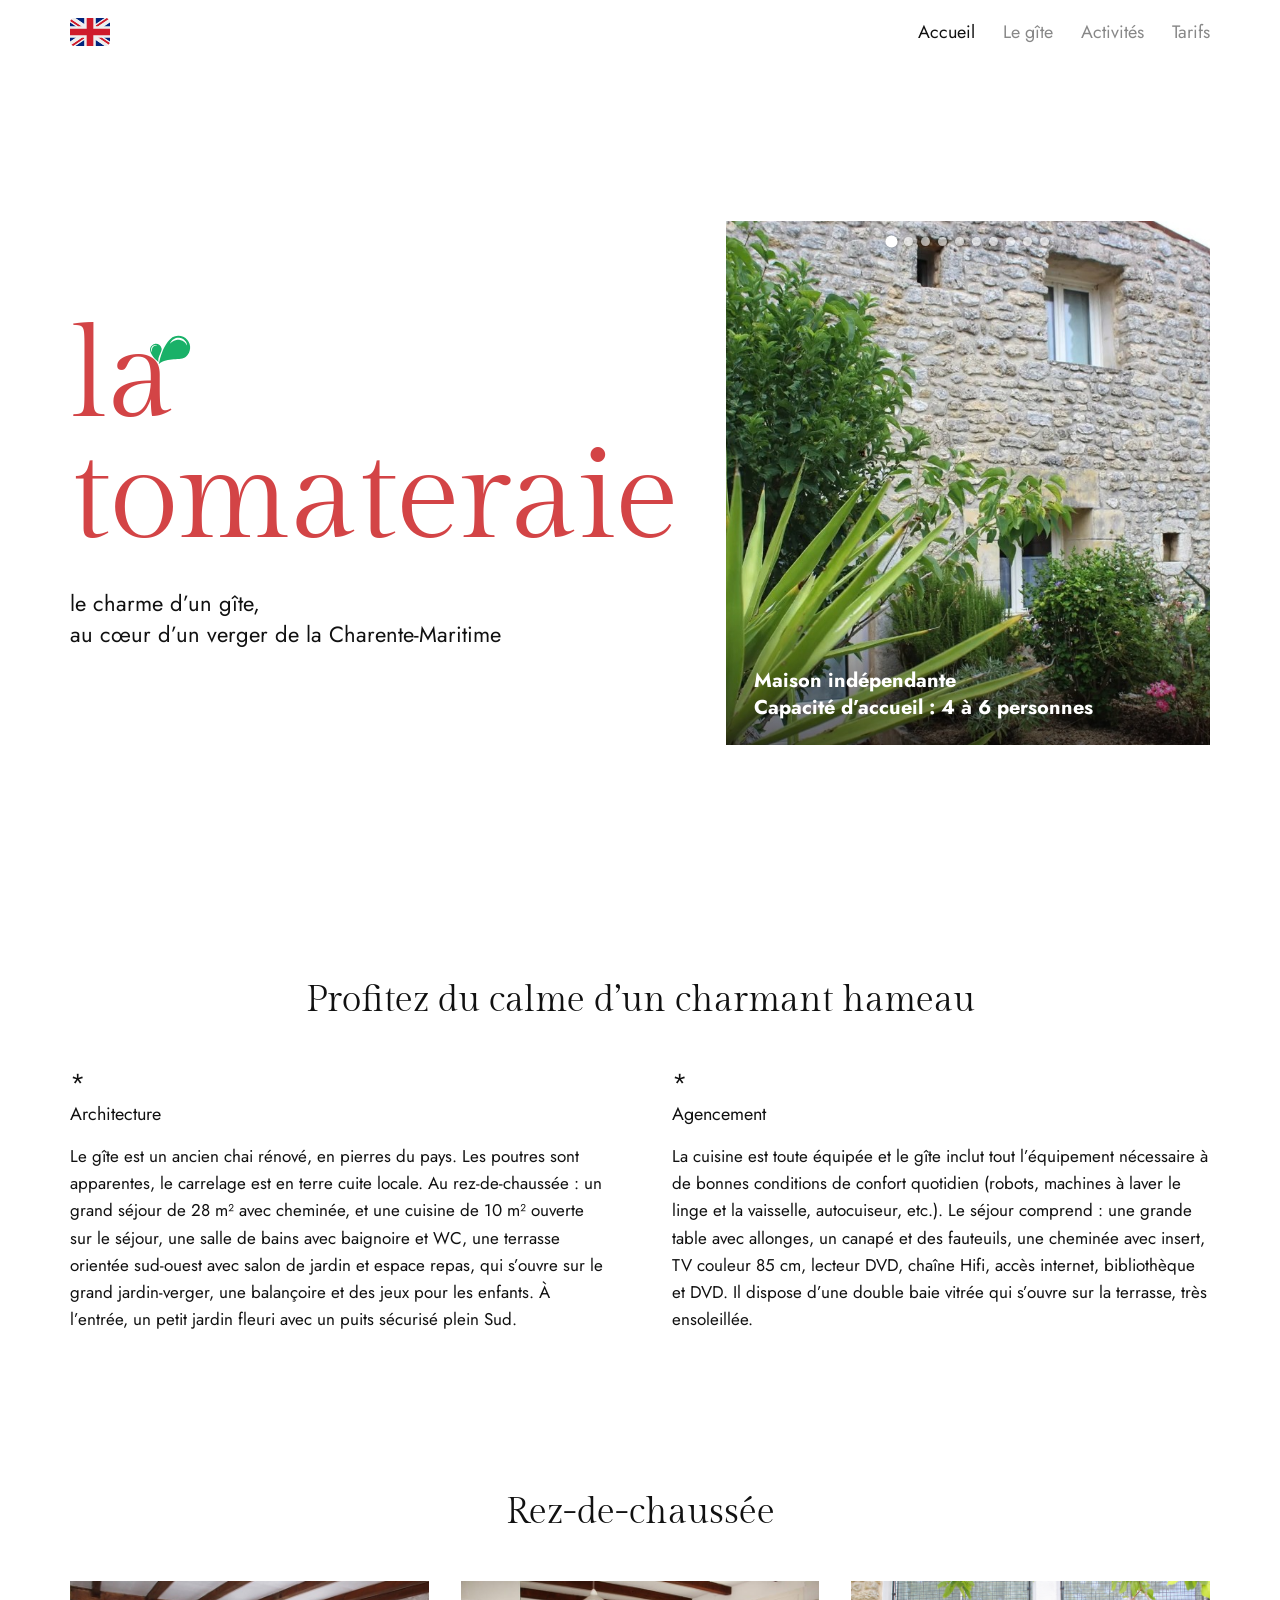
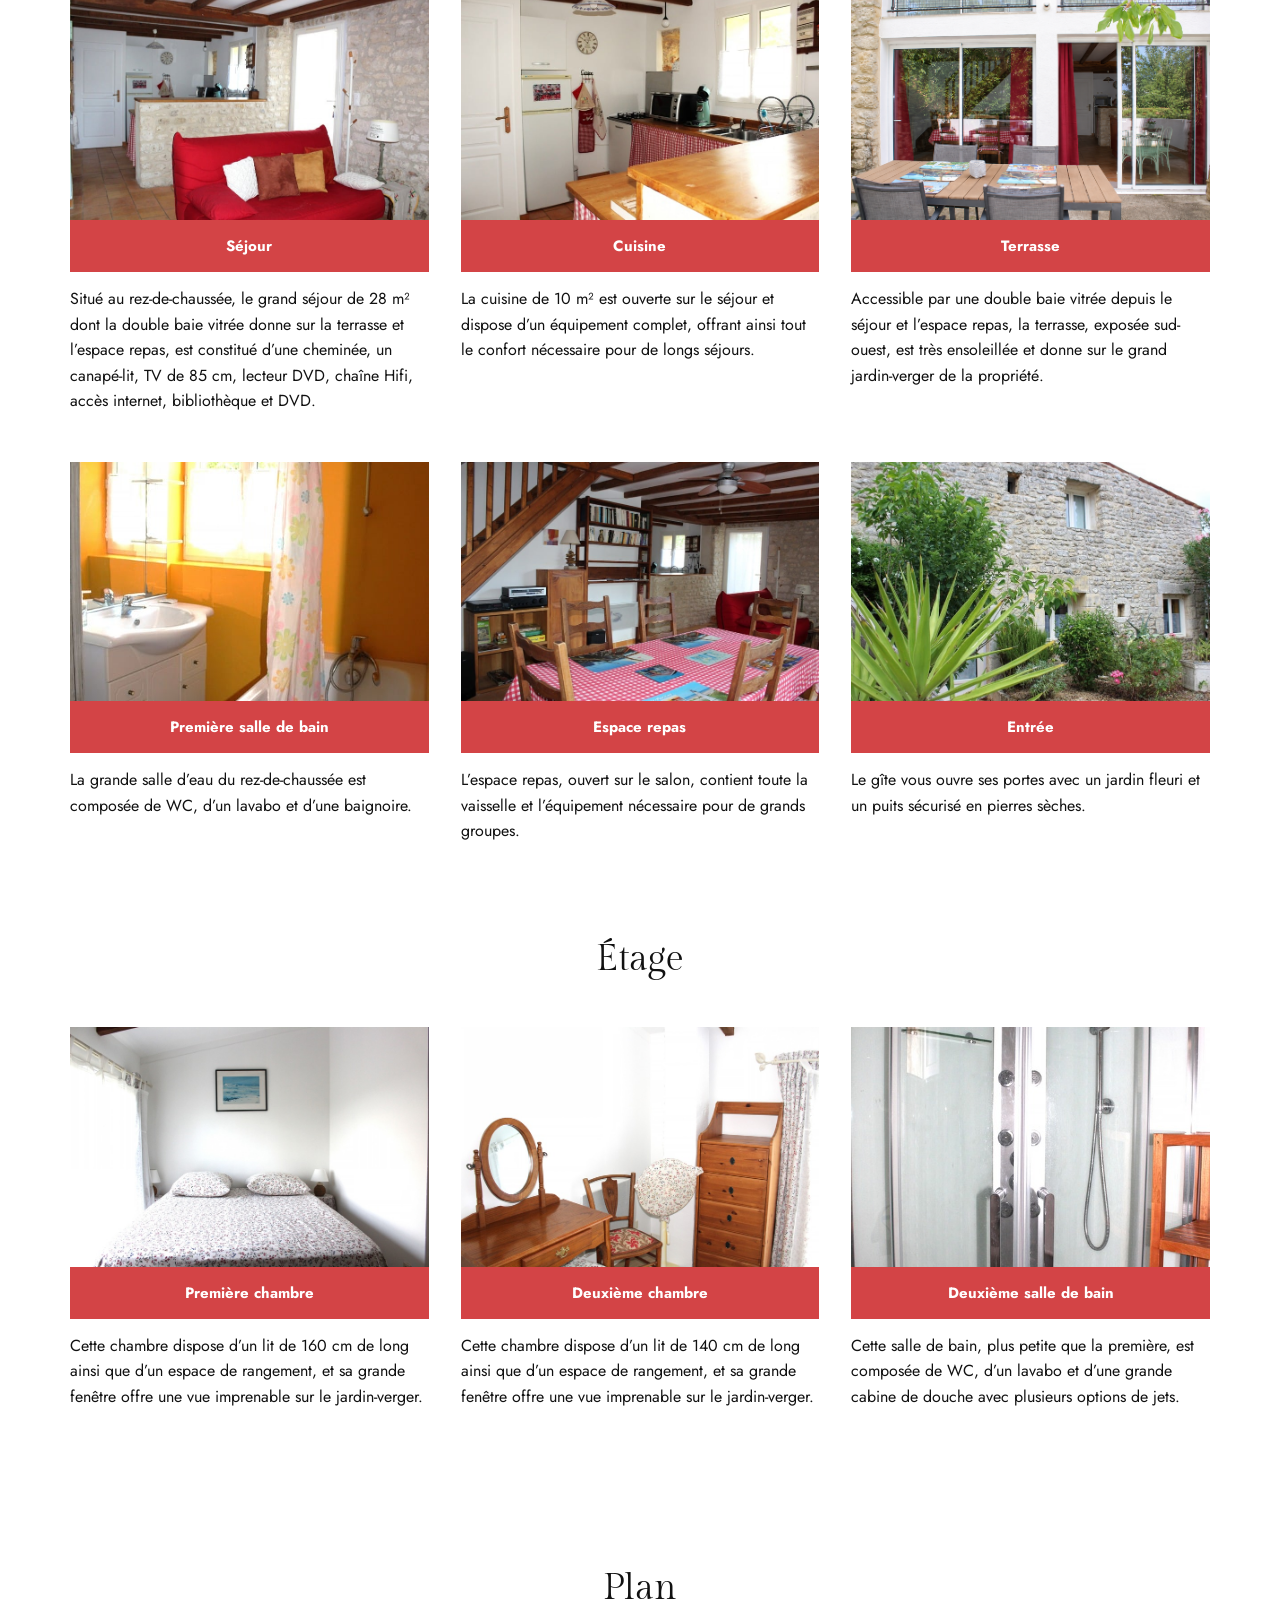
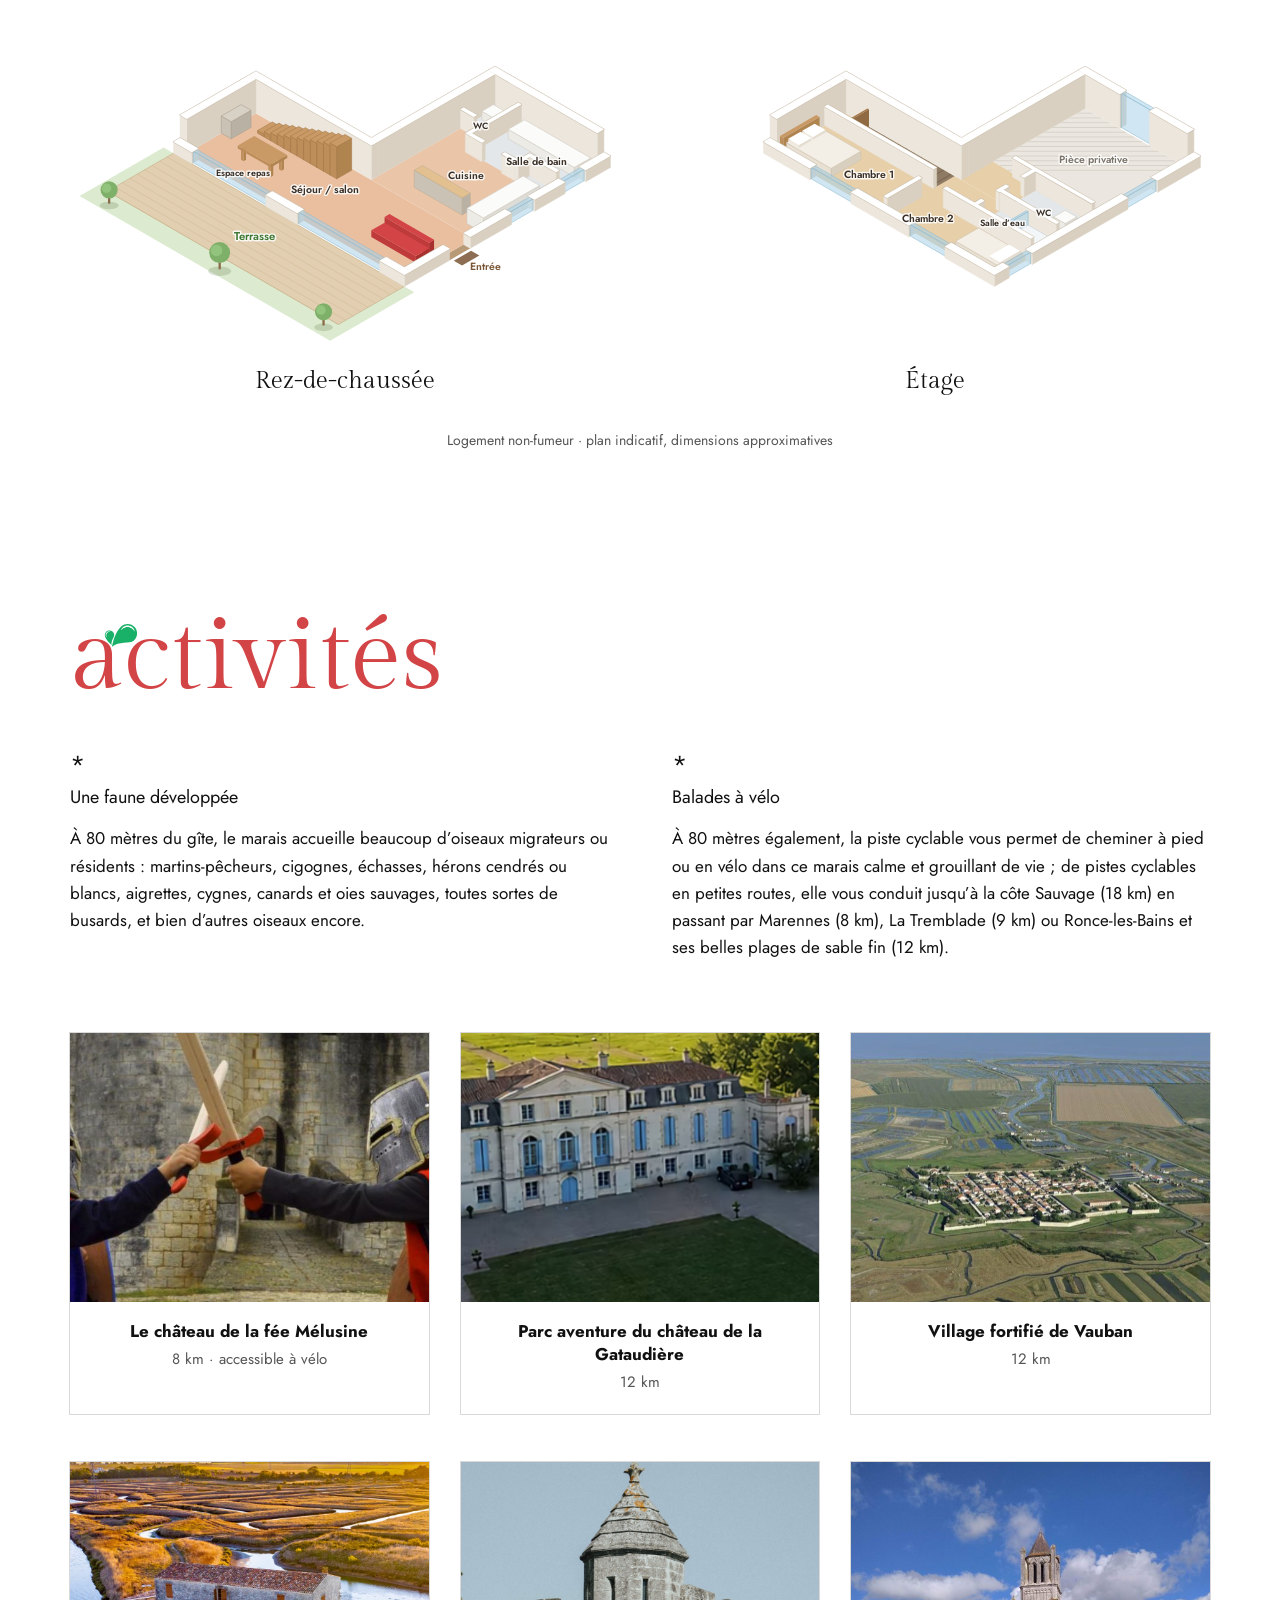
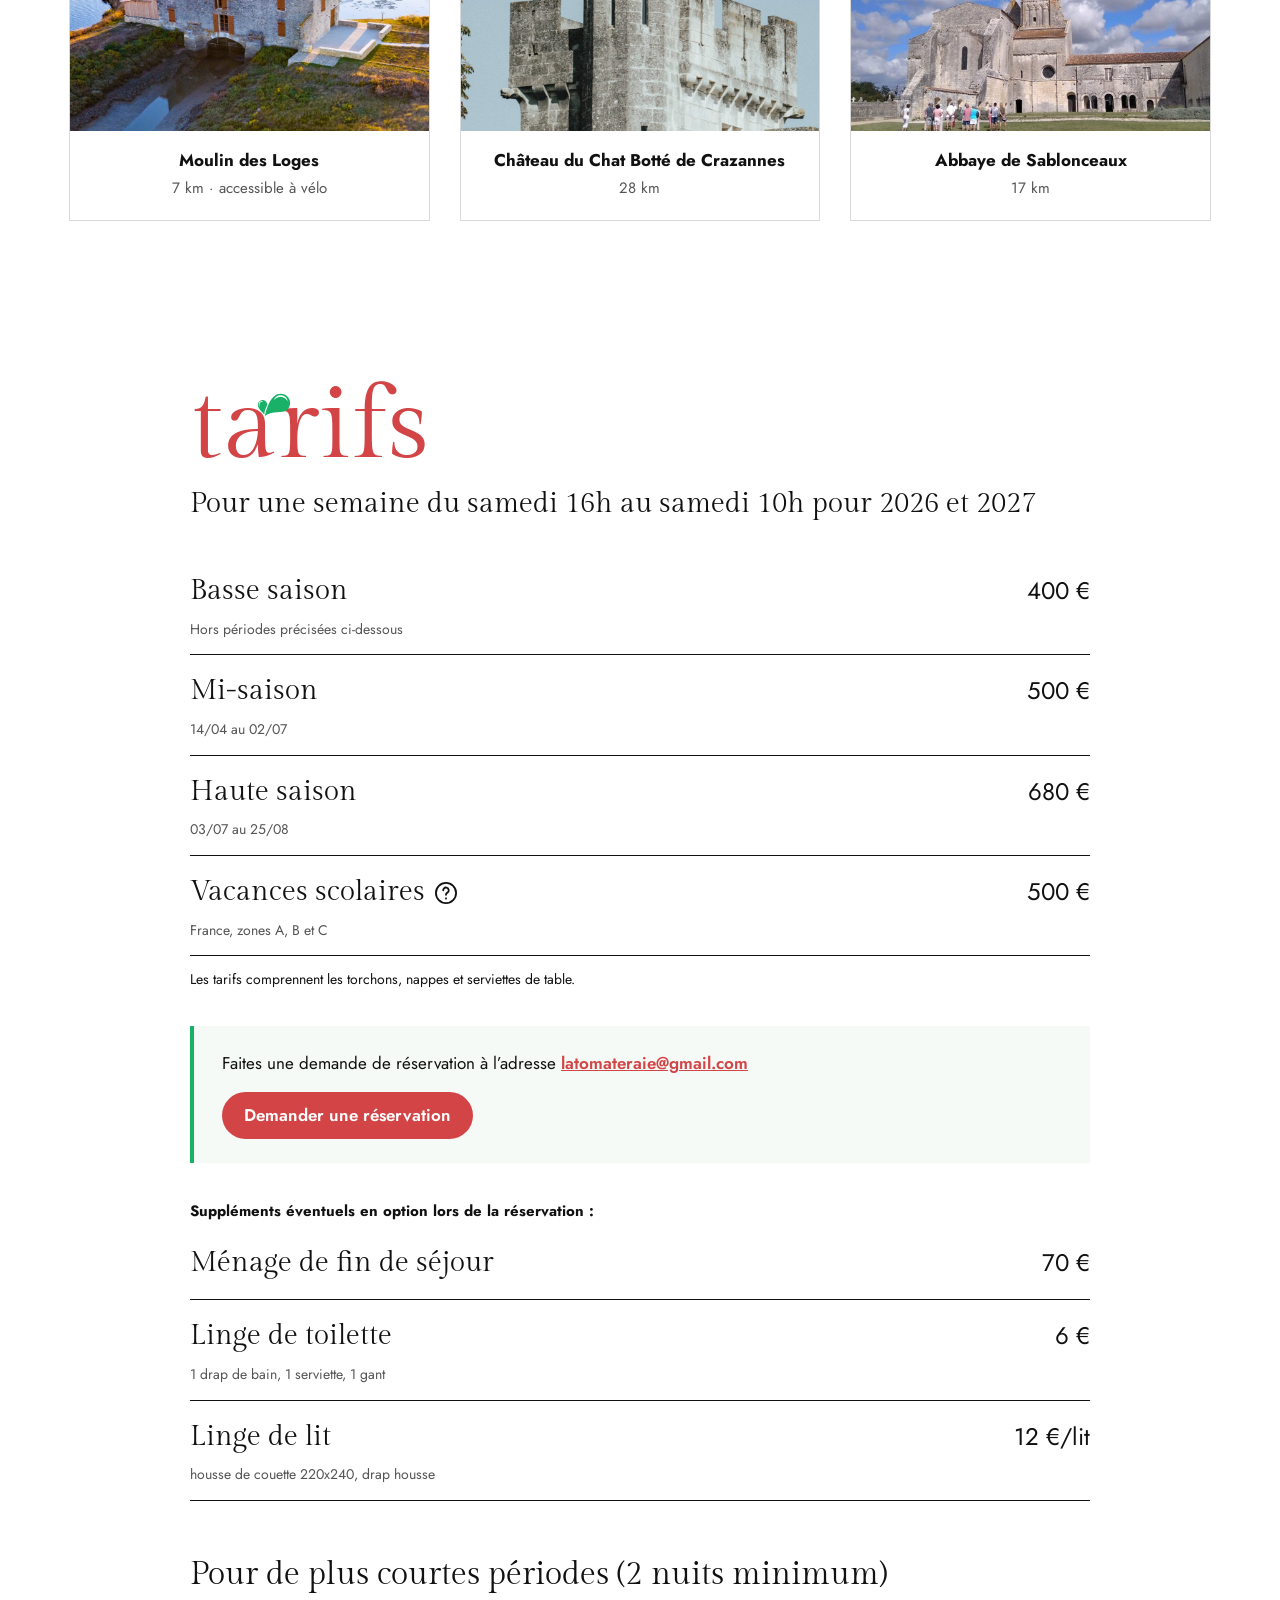
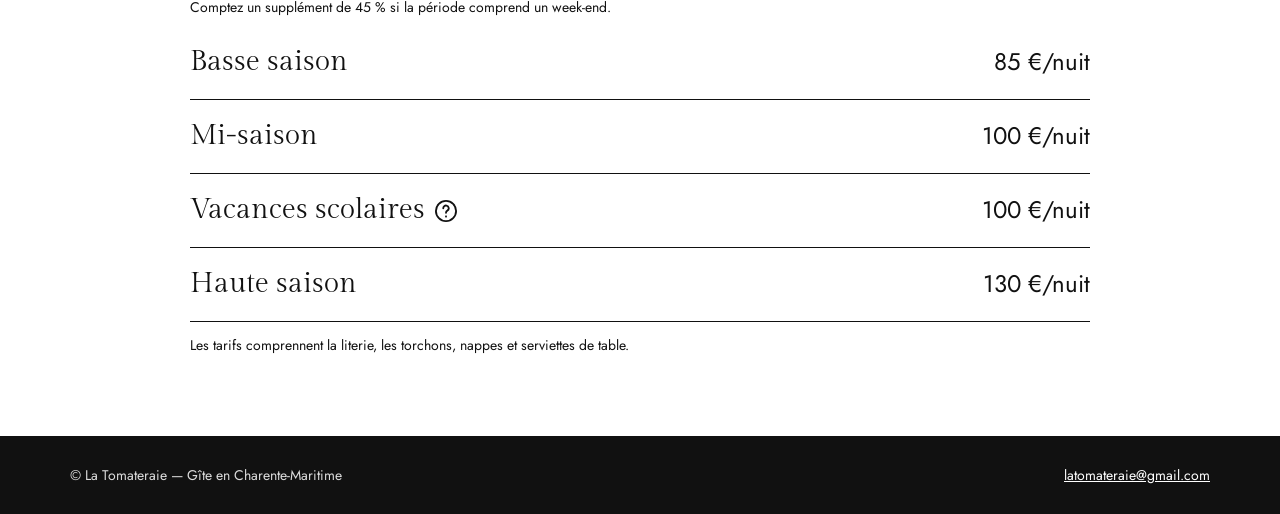
==== commit 40ec9134: "better plan" ====
--- a/index.html
+++ b/index.html
@@ -165,7 +165,7 @@
           <title id="plan-rdc-fr-titre">Vue en perspective du rez-de-chaussée : séjour-salon avec cheminée, escalier, espace repas et canapé, cuisine ouverte, salle de bain avec baignoire, WC, et terrasse donnant sur le jardin.</title>
           <defs></defs>
           <polygon points="-226.9,119 36.4,271 -52,322 -315.2,170" fill="#dcebcf"/><polygon points="-216.5,125 26,265 -43.3,305 -285.8,165" fill="#e2cfb1" stroke="#c3a983" stroke-width=".6"/><line x1="-223.4" y1="129" x2="19.1" y2="269" stroke="#cdb48f" stroke-width=".5"/><line x1="-231.2" y1="133.5" x2="11.3" y2="273.5" stroke="#cdb48f" stroke-width=".5"/><line x1="-239" y1="138" x2="3.5" y2="278" stroke="#cdb48f" stroke-width=".5"/><line x1="-246.8" y1="142.5" x2="-4.3" y2="282.5" stroke="#cdb48f" stroke-width=".5"/><line x1="-254.6" y1="147" x2="-12.1" y2="287" stroke="#cdb48f" stroke-width=".5"/><line x1="-262.4" y1="151.5" x2="-19.9" y2="291.5" stroke="#cdb48f" stroke-width=".5"/><line x1="-270.2" y1="156" x2="-27.7" y2="296" stroke="#cdb48f" stroke-width=".5"/><line x1="-278" y1="160.5" x2="-35.5" y2="300.5" stroke="#cdb48f" stroke-width=".5"/><line x1="-285.8" y1="165" x2="-43.3" y2="305" stroke="#cdb48f" stroke-width=".5"/><polygon points="-129.9,83 98.7,215 26,257 -202.6,125" fill="#e9bfa0"/><polygon points="121.2,78 228.6,140 98.7,215 -8.7,153" fill="#ebc5a8"/><polygon points="149,94 228.6,140 174.9,171 95.3,125" fill="#e4e7ea"/><polygon points="121.2,78 147.2,93 112.6,113 86.6,98" fill="#e4e7ea"/><polygon points="88.3,221 95.3,225 73.6,237.5 66.7,233.5" fill="#b89a76"/><polygon points="96.1,227.5 104.8,232.5 86.6,243 77.9,238" fill="#8d6e52"/>
-          <polygon points="235.6,136 228.6,140 228.6,104 235.6,100" fill="#d9d0c2" stroke="#d9d0c2" stroke-width=".5"/><polygon points="114.3,74 228.6,140 228.6,104 114.3,38" fill="#ece6dc" stroke="#ece6dc" stroke-width=".5"/><polygon points="121.2,78 -1.7,149 -1.7,113 121.2,42" fill="#d9d0c2" stroke="#d9d0c2" stroke-width=".5"/><polygon points="-8.7,145 -1.7,149 -1.7,113 -8.7,109" fill="#ece6dc" stroke="#ece6dc" stroke-width=".5"/><polygon points="131.6,90 119.5,97 119.5,88 131.6,81" fill="#dedcd6" stroke="#cfcac0" stroke-width=".6" stroke-linejoin="round"/><polygon points="107.4,90 119.5,97 119.5,88 107.4,81" fill="#ecebe6" stroke="#cfcac0" stroke-width=".6" stroke-linejoin="round"/><polygon points="119.5,74 131.6,81 119.5,88 107.4,81" fill="#fbfbf9" stroke="#cfcac0" stroke-width=".6" stroke-linejoin="round"/><polygon points="102.2,105 98.7,107 98.7,87 102.2,85" fill="#d9d0c2" stroke="#d9d0c2" stroke-width=".5"/><polygon points="84.9,99 98.7,107 98.7,87 84.9,79" fill="#ece6dc" stroke="#ece6dc" stroke-width=".5"/><polygon points="149,94 93.5,126 93.5,106 149,74" fill="#d9d0c2" stroke="#d9d0c2" stroke-width=".5"/><polygon points="90.1,124 93.5,126 93.5,106 90.1,104" fill="#ece6dc" stroke="#ece6dc" stroke-width=".5"/><polygon points="221.7,140 204.4,150 204.4,140 221.7,130" fill="#dedcd6" stroke="#cfcac0" stroke-width=".6" stroke-linejoin="round"/><polygon points="135.1,110 204.4,150 204.4,140 135.1,100" fill="#ecebe6" stroke="#cfcac0" stroke-width=".6" stroke-linejoin="round"/><polygon points="152.4,90 221.7,130 204.4,140 135.1,100" fill="#fbfbf9" stroke="#cfcac0" stroke-width=".6" stroke-linejoin="round"/><polygon points="110.9,132 107.4,134 107.4,114 110.9,112" fill="#d9d0c2" stroke="#d9d0c2" stroke-width=".5"/><polygon points="93.5,126 107.4,134 107.4,114 93.5,106" fill="#ece6dc" stroke="#ece6dc" stroke-width=".5"/><polygon points="-1.7,149 -8.7,153 -8.7,117 -1.7,113" fill="#d9d0c2" stroke="#d9d0c2" stroke-width=".5"/><polygon points="-136.8,79 -8.7,153 -8.7,117 -136.8,43" fill="#ece6dc" stroke="#ece6dc" stroke-width=".5"/><polygon points="-129.9,83 -202.6,125 -202.6,89 -129.9,47" fill="#d9d0c2" stroke="#d9d0c2" stroke-width=".5"/><polygon points="-209.6,121 -202.6,125 -202.6,89 -209.6,85" fill="#ece6dc" stroke="#ece6dc" stroke-width=".5"/><polygon points="-135.1,98 -155.9,110 -155.9,92 -135.1,80" fill="#b9b1a3" stroke="#a99f8f" stroke-width=".6" stroke-linejoin="round"/><polygon points="-166.3,104 -155.9,110 -155.9,92 -166.3,86" fill="#c9c2b5" stroke="#a99f8f" stroke-width=".6" stroke-linejoin="round"/><polygon points="-145.5,74 -135.1,80 -155.9,92 -166.3,86" fill="#d8d2c6" stroke="#a99f8f" stroke-width=".6" stroke-linejoin="round"/><polygon points="-105.7,99 -121.2,108 -121.2,105.2 -105.7,96.2" fill="#b0844f" stroke="#a5794a" stroke-width=".6" stroke-linejoin="round"/><polygon points="-128.2,104 -121.2,108 -121.2,105.2 -128.2,101.2" fill="#bd8e5a" stroke="#a5794a" stroke-width=".6" stroke-linejoin="round"/><polygon points="-112.6,92.2 -105.7,96.2 -121.2,105.2 -128.2,101.2" fill="#c99a66" stroke="#a5794a" stroke-width=".6" stroke-linejoin="round"/><polygon points="-98.7,103 -114.3,112 -114.3,106.4 -98.7,97.4" fill="#b0844f" stroke="#a5794a" stroke-width=".6" stroke-linejoin="round"/><polygon points="-121.2,108 -114.3,112 -114.3,106.4 -121.2,102.4" fill="#bd8e5a" stroke="#a5794a" stroke-width=".6" stroke-linejoin="round"/><polygon points="-105.7,93.4 -98.7,97.4 -114.3,106.4 -121.2,102.4" fill="#c99a66" stroke="#a5794a" stroke-width=".6" stroke-linejoin="round"/><polygon points="-91.8,107 -107.4,116 -107.4,107.6 -91.8,98.6" fill="#b0844f" stroke="#a5794a" stroke-width=".6" stroke-linejoin="round"/><polygon points="-114.3,112 -107.4,116 -107.4,107.6 -114.3,103.6" fill="#bd8e5a" stroke="#a5794a" stroke-width=".6" stroke-linejoin="round"/><polygon points="-98.7,94.6 -91.8,98.6 -107.4,107.6 -114.3,103.6" fill="#c99a66" stroke="#a5794a" stroke-width=".6" stroke-linejoin="round"/><polygon points="-136,117.5 -138.6,119 -138.6,107 -136,105.5" fill="#b0844f"/><polygon points="-141.2,117.5 -138.6,119 -138.6,107 -141.2,105.5" fill="#bd8e5a"/><polygon points="-138.6,104 -136,105.5 -138.6,107 -141.2,105.5" fill="#b0844f"/><polygon points="-84.9,111 -100.5,120 -100.5,108.8 -84.9,99.8" fill="#b0844f" stroke="#a5794a" stroke-width=".6" stroke-linejoin="round"/><polygon points="-107.4,116 -100.5,120 -100.5,108.8 -107.4,104.8" fill="#bd8e5a" stroke="#a5794a" stroke-width=".6" stroke-linejoin="round"/><polygon points="-91.8,95.8 -84.9,99.8 -100.5,108.8 -107.4,104.8" fill="#c99a66" stroke="#a5794a" stroke-width=".6" stroke-linejoin="round"/><polygon points="-77.9,115 -93.5,124 -93.5,110 -77.9,101" fill="#b0844f" stroke="#a5794a" stroke-width=".6" stroke-linejoin="round"/><polygon points="-100.5,120 -93.5,124 -93.5,110 -100.5,106" fill="#bd8e5a" stroke="#a5794a" stroke-width=".6" stroke-linejoin="round"/><polygon points="-84.9,97 -77.9,101 -93.5,110 -100.5,106" fill="#c99a66" stroke="#a5794a" stroke-width=".6" stroke-linejoin="round"/><polygon points="-71,119 -86.6,128 -86.6,111.2 -71,102.2" fill="#b0844f" stroke="#a5794a" stroke-width=".6" stroke-linejoin="round"/><polygon points="-93.5,124 -86.6,128 -86.6,111.2 -93.5,107.2" fill="#bd8e5a" stroke="#a5794a" stroke-width=".6" stroke-linejoin="round"/><polygon points="-77.9,98.2 -71,102.2 -86.6,111.2 -93.5,107.2" fill="#c99a66" stroke="#a5794a" stroke-width=".6" stroke-linejoin="round"/><polygon points="-154.2,128 -156.8,129.5 -156.8,117.5 -154.2,116" fill="#b0844f"/><polygon points="-159.3,128 -156.8,129.5 -156.8,117.5 -159.3,116" fill="#bd8e5a"/><polygon points="-156.8,114.5 -154.2,116 -156.8,117.5 -159.3,116" fill="#b0844f"/><polygon points="-64.1,123 -79.7,132 -79.7,112.4 -64.1,103.4" fill="#b0844f" stroke="#a5794a" stroke-width=".6" stroke-linejoin="round"/><polygon points="-86.6,128 -79.7,132 -79.7,112.4 -86.6,108.4" fill="#bd8e5a" stroke="#a5794a" stroke-width=".6" stroke-linejoin="round"/><polygon points="-71,99.4 -64.1,103.4 -79.7,112.4 -86.6,108.4" fill="#c99a66" stroke="#a5794a" stroke-width=".6" stroke-linejoin="round"/><polygon points="-190.5,132 -197.5,136 -197.5,124 -190.5,120" fill="#d9d0c2" stroke="#d9d0c2" stroke-width=".5"/><polygon points="-216.5,125 -197.5,136 -197.5,124 -216.5,113" fill="#ece6dc" stroke="#ece6dc" stroke-width=".5"/><polygon points="-57.2,127 -72.7,136 -72.7,113.6 -57.2,104.6" fill="#b0844f" stroke="#a5794a" stroke-width=".6" stroke-linejoin="round"/><polygon points="-79.7,132 -72.7,136 -72.7,113.6 -79.7,109.6" fill="#bd8e5a" stroke="#a5794a" stroke-width=".6" stroke-linejoin="round"/><polygon points="-64.1,100.6 -57.2,104.6 -72.7,113.6 -79.7,109.6" fill="#c99a66" stroke="#a5794a" stroke-width=".6" stroke-linejoin="round"/><polygon points="-50.2,131 -65.8,140 -65.8,114.8 -50.2,105.8" fill="#b0844f" stroke="#a5794a" stroke-width=".6" stroke-linejoin="round"/><polygon points="-72.7,136 -65.8,140 -65.8,114.8 -72.7,110.8" fill="#bd8e5a" stroke="#a5794a" stroke-width=".6" stroke-linejoin="round"/><polygon points="-57.2,101.8 -50.2,105.8 -65.8,114.8 -72.7,110.8" fill="#c99a66" stroke="#a5794a" stroke-width=".6" stroke-linejoin="round"/><polygon points="-43.3,135 -58.9,144 -58.9,116 -43.3,107" fill="#b0844f" stroke="#a5794a" stroke-width=".6" stroke-linejoin="round"/><polygon points="-65.8,140 -58.9,144 -58.9,116 -65.8,112" fill="#bd8e5a" stroke="#a5794a" stroke-width=".6" stroke-linejoin="round"/><polygon points="-50.2,103 -43.3,107 -58.9,116 -65.8,112" fill="#c99a66" stroke="#a5794a" stroke-width=".6" stroke-linejoin="round"/><polygon points="-86.6,146 -89.2,147.5 -89.2,135.5 -86.6,134" fill="#b0844f"/><polygon points="-91.8,146 -89.2,147.5 -89.2,135.5 -91.8,134" fill="#bd8e5a"/><polygon points="-89.2,132.5 -86.6,134 -89.2,135.5 -91.8,134" fill="#b0844f"/><polygon points="-36.4,139 -52,148 -52,117.2 -36.4,108.2" fill="#b0844f" stroke="#a5794a" stroke-width=".6" stroke-linejoin="round"/><polygon points="-58.9,144 -52,148 -52,117.2 -58.9,113.2" fill="#bd8e5a" stroke="#a5794a" stroke-width=".6" stroke-linejoin="round"/><polygon points="-43.3,104.2 -36.4,108.2 -52,117.2 -58.9,113.2" fill="#c99a66" stroke="#a5794a" stroke-width=".6" stroke-linejoin="round"/><polygon points="-29.4,143 -45,152 -45,118.4 -29.4,109.4" fill="#b0844f" stroke="#a5794a" stroke-width=".6" stroke-linejoin="round"/><polygon points="-52,148 -45,152 -45,118.4 -52,114.4" fill="#bd8e5a" stroke="#a5794a" stroke-width=".6" stroke-linejoin="round"/><polygon points="-36.4,105.4 -29.4,109.4 -45,118.4 -52,114.4" fill="#c99a66" stroke="#a5794a" stroke-width=".6" stroke-linejoin="round"/><polygon points="145.5,152 142,154 142,134 145.5,132" fill="#d9d0c2" stroke="#d9d0c2" stroke-width=".5"/><polygon points="128.2,146 142,154 142,134 128.2,126" fill="#ece6dc" stroke="#ece6dc" stroke-width=".5"/><polygon points="242.5,140 216.5,155 216.5,143 242.5,128" fill="#d9d0c2" stroke="#d9d0c2" stroke-width=".5"/><polygon points="209.6,151 216.5,155 216.5,143 209.6,139" fill="#ece6dc" stroke="#ece6dc" stroke-width=".5"/><polygon points="161.1,147 145.5,156 145.5,136 161.1,127" fill="#d9d0c2" stroke="#d9d0c2" stroke-width=".5"/><polygon points="142,154 145.5,156 145.5,136 142,134" fill="#ece6dc" stroke="#ece6dc" stroke-width=".5"/><polygon points="-104.8,156.5 -107.4,158 -107.4,146 -104.8,144.5" fill="#b0844f"/><polygon points="-110,156.5 -107.4,158 -107.4,146 -110,144.5" fill="#bd8e5a"/><polygon points="-107.4,143 -104.8,144.5 -107.4,146 -110,144.5" fill="#b0844f"/><polygon points="-83.1,134 -107.4,148 -107.4,145 -83.1,131" fill="#b0844f"/><polygon points="-162.8,116 -107.4,148 -107.4,145 -162.8,113" fill="#bd8e5a"/><polygon points="-138.6,99 -83.1,131 -107.4,145 -162.8,113" fill="#c99a66"/><polygon points="188.8,163 185.3,165 185.3,145 188.8,143" fill="#d9d0c2" stroke="#d9d0c2" stroke-width=".5"/><polygon points="157.6,149 185.3,165 185.3,145 157.6,129" fill="#ece6dc" stroke="#ece6dc" stroke-width=".5"/><polygon points="214.8,154 193.1,166.5 193.1,154.5 214.8,142" fill="rgba(170,210,232,.55)" stroke="#8dbbd2" stroke-width=".6" stroke-linejoin="round"/><polygon points="189.7,164.5 193.1,166.5 193.1,154.5 189.7,152.5" fill="rgba(170,210,232,.55)" stroke="#8dbbd2" stroke-width=".6" stroke-linejoin="round"/><polygon points="211.3,140 214.8,142 193.1,154.5 189.7,152.5" fill="rgba(170,210,232,.55)" stroke="#8dbbd2" stroke-width=".6" stroke-linejoin="round"/><polygon points="-114.3,178 -117.8,180 -117.8,168 -114.3,166" fill="rgba(170,210,232,.55)" stroke="#8dbbd2" stroke-width=".6" stroke-linejoin="round"/><polygon points="-195.7,135 -117.8,180 -117.8,168 -195.7,123" fill="rgba(170,210,232,.55)" stroke="#8dbbd2" stroke-width=".6" stroke-linejoin="round"/><polygon points="-192.3,121 -114.3,166 -117.8,168 -195.7,123" fill="rgba(170,210,232,.55)" stroke="#8dbbd2" stroke-width=".6" stroke-linejoin="round"/><polygon points="95.3,185 86.6,190 86.6,172 95.3,167" fill="#b9b1a3" stroke="#bfae94" stroke-width=".6" stroke-linejoin="round"/><polygon points="36.4,161 86.6,190 86.6,172 36.4,143" fill="#c9c2b5" stroke="#bfae94" stroke-width=".6" stroke-linejoin="round"/><polygon points="45,138 95.3,167 86.6,172 36.4,143" fill="#e3c08f" stroke="#bfae94" stroke-width=".6" stroke-linejoin="round"/><polygon points="-79.7,196 -86.6,200 -86.6,188 -79.7,184" fill="#d9d0c2" stroke="#d9d0c2" stroke-width=".5"/><polygon points="-119.5,181 -86.6,200 -86.6,188 -119.5,169" fill="#ece6dc" stroke="#ece6dc" stroke-width=".5"/><polygon points="168,175 109.1,209 109.1,193 168,159" fill="#dedcd6" stroke="#cfcac0" stroke-width=".6" stroke-linejoin="round"/><polygon points="91.8,199 109.1,209 109.1,193 91.8,183" fill="#ecebe6" stroke="#cfcac0" stroke-width=".6" stroke-linejoin="round"/><polygon points="150.7,149 168,159 109.1,193 91.8,183" fill="#fbfbf9" stroke="#cfcac0" stroke-width=".6" stroke-linejoin="round"/><polygon points="194.9,167.5 162.8,186 162.8,174 194.9,155.5" fill="#d9d0c2" stroke="#d9d0c2" stroke-width=".5"/><polygon points="155.9,182 162.8,186 162.8,174 155.9,170" fill="#ece6dc" stroke="#ece6dc" stroke-width=".5"/><polygon points="161.1,185 136.8,199 136.8,187 161.1,173" fill="rgba(170,210,232,.55)" stroke="#8dbbd2" stroke-width=".6" stroke-linejoin="round"/><polygon points="133.4,197 136.8,199 136.8,187 133.4,185" fill="rgba(170,210,232,.55)" stroke="#8dbbd2" stroke-width=".6" stroke-linejoin="round"/><polygon points="157.6,171 161.1,173 136.8,187 133.4,185" fill="rgba(170,210,232,.55)" stroke="#8dbbd2" stroke-width=".6" stroke-linejoin="round"/><polygon points="138.6,200 95.3,225 95.3,213 138.6,188" fill="#d9d0c2" stroke="#d9d0c2" stroke-width=".5"/><polygon points="88.3,221 95.3,225 95.3,213 88.3,209" fill="#ece6dc" stroke="#ece6dc" stroke-width=".5"/><polygon points="57.2,229 52,232 52,219 57.2,216" fill="#a8302f"/><polygon points="5.2,205 52,232 52,219 5.2,192" fill="#bf3a3a"/><polygon points="10.4,189 57.2,216 52,219 5.2,192" fill="#d34446"/><polygon points="52,232 38.1,240 38.1,233 52,225" fill="#a8302f"/><polygon points="-8.7,213 38.1,240 38.1,233 -8.7,206" fill="#bf3a3a"/><polygon points="5.2,198 52,225 38.1,233 -8.7,206" fill="#d34446"/><polygon points="5.2,247 1.7,249 1.7,237 5.2,235" fill="rgba(170,210,232,.55)" stroke="#8dbbd2" stroke-width=".6" stroke-linejoin="round"/><polygon points="-84.9,199 1.7,249 1.7,237 -84.9,187" fill="rgba(170,210,232,.55)" stroke="#8dbbd2" stroke-width=".6" stroke-linejoin="round"/><polygon points="-81.4,185 5.2,235 1.7,237 -84.9,187" fill="rgba(170,210,232,.55)" stroke="#8dbbd2" stroke-width=".6" stroke-linejoin="round"/><polygon points="73.6,237.5 32.9,261 32.9,249 73.6,225.5" fill="#d9d0c2" stroke="#d9d0c2" stroke-width=".5"/><polygon points="26,257 32.9,261 32.9,249 26,245" fill="#ece6dc" stroke="#ece6dc" stroke-width=".5"/><polygon points="32.9,261 26,265 26,253 32.9,249" fill="#d9d0c2" stroke="#d9d0c2" stroke-width=".5"/><polygon points="0,250 26,265 26,253 0,238" fill="#ece6dc" stroke="#ece6dc" stroke-width=".5"/>
+          <polygon points="235.6,136 228.6,140 228.6,104 235.6,100" fill="#d9d0c2" stroke="#d9d0c2" stroke-width=".5"/><polygon points="114.3,74 228.6,140 228.6,104 114.3,38" fill="#ece6dc" stroke="#ece6dc" stroke-width=".5"/><polygon points="121.2,78 -1.7,149 -1.7,113 121.2,42" fill="#d9d0c2" stroke="#d9d0c2" stroke-width=".5"/><polygon points="-8.7,145 -1.7,149 -1.7,113 -8.7,109" fill="#ece6dc" stroke="#ece6dc" stroke-width=".5"/><polygon points="131.6,90 119.5,97 119.5,88 131.6,81" fill="#dedcd6" stroke="#cfcac0" stroke-width=".6" stroke-linejoin="round"/><polygon points="107.4,90 119.5,97 119.5,88 107.4,81" fill="#ecebe6" stroke="#cfcac0" stroke-width=".6" stroke-linejoin="round"/><polygon points="119.5,74 131.6,81 119.5,88 107.4,81" fill="#fbfbf9" stroke="#cfcac0" stroke-width=".6" stroke-linejoin="round"/><polygon points="102.2,105 98.7,107 98.7,87 102.2,85" fill="#d9d0c2" stroke="#d9d0c2" stroke-width=".5"/><polygon points="84.9,99 98.7,107 98.7,87 84.9,79" fill="#ece6dc" stroke="#ece6dc" stroke-width=".5"/><polygon points="149,94 93.5,126 93.5,106 149,74" fill="#d9d0c2" stroke="#d9d0c2" stroke-width=".5"/><polygon points="90.1,124 93.5,126 93.5,106 90.1,104" fill="#ece6dc" stroke="#ece6dc" stroke-width=".5"/><polygon points="221.7,140 204.4,150 204.4,140 221.7,130" fill="#dedcd6" stroke="#cfcac0" stroke-width=".6" stroke-linejoin="round"/><polygon points="135.1,110 204.4,150 204.4,140 135.1,100" fill="#ecebe6" stroke="#cfcac0" stroke-width=".6" stroke-linejoin="round"/><polygon points="152.4,90 221.7,130 204.4,140 135.1,100" fill="#fbfbf9" stroke="#cfcac0" stroke-width=".6" stroke-linejoin="round"/><polygon points="110.9,132 107.4,134 107.4,114 110.9,112" fill="#d9d0c2" stroke="#d9d0c2" stroke-width=".5"/><polygon points="93.5,126 107.4,134 107.4,114 93.5,106" fill="#ece6dc" stroke="#ece6dc" stroke-width=".5"/><polygon points="-1.7,149 -8.7,153 -8.7,117 -1.7,113" fill="#d9d0c2" stroke="#d9d0c2" stroke-width=".5"/><polygon points="-136.8,79 -8.7,153 -8.7,117 -136.8,43" fill="#ece6dc" stroke="#ece6dc" stroke-width=".5"/><polygon points="-129.9,83 -202.6,125 -202.6,89 -129.9,47" fill="#d9d0c2" stroke="#d9d0c2" stroke-width=".5"/><polygon points="-209.6,121 -202.6,125 -202.6,89 -209.6,85" fill="#ece6dc" stroke="#ece6dc" stroke-width=".5"/><polygon points="-135.1,98 -155.9,110 -155.9,92 -135.1,80" fill="#b9b1a3" stroke="#a99f8f" stroke-width=".6" stroke-linejoin="round"/><polygon points="-166.3,104 -155.9,110 -155.9,92 -166.3,86" fill="#c9c2b5" stroke="#a99f8f" stroke-width=".6" stroke-linejoin="round"/><polygon points="-145.5,74 -135.1,80 -155.9,92 -166.3,86" fill="#d8d2c6" stroke="#a99f8f" stroke-width=".6" stroke-linejoin="round"/><polygon points="-105.7,99 -121.2,108 -121.2,105.2 -105.7,96.2" fill="#b0844f" stroke="#a5794a" stroke-width=".6" stroke-linejoin="round"/><polygon points="-128.2,104 -121.2,108 -121.2,105.2 -128.2,101.2" fill="#bd8e5a" stroke="#a5794a" stroke-width=".6" stroke-linejoin="round"/><polygon points="-112.6,92.2 -105.7,96.2 -121.2,105.2 -128.2,101.2" fill="#c99a66" stroke="#a5794a" stroke-width=".6" stroke-linejoin="round"/><polygon points="-98.7,103 -114.3,112 -114.3,106.4 -98.7,97.4" fill="#b0844f" stroke="#a5794a" stroke-width=".6" stroke-linejoin="round"/><polygon points="-121.2,108 -114.3,112 -114.3,106.4 -121.2,102.4" fill="#bd8e5a" stroke="#a5794a" stroke-width=".6" stroke-linejoin="round"/><polygon points="-105.7,93.4 -98.7,97.4 -114.3,106.4 -121.2,102.4" fill="#c99a66" stroke="#a5794a" stroke-width=".6" stroke-linejoin="round"/><polygon points="-91.8,107 -107.4,116 -107.4,107.6 -91.8,98.6" fill="#b0844f" stroke="#a5794a" stroke-width=".6" stroke-linejoin="round"/><polygon points="-114.3,112 -107.4,116 -107.4,107.6 -114.3,103.6" fill="#bd8e5a" stroke="#a5794a" stroke-width=".6" stroke-linejoin="round"/><polygon points="-98.7,94.6 -91.8,98.6 -107.4,107.6 -114.3,103.6" fill="#c99a66" stroke="#a5794a" stroke-width=".6" stroke-linejoin="round"/><polygon points="-84.9,111 -100.5,120 -100.5,108.8 -84.9,99.8" fill="#b0844f" stroke="#a5794a" stroke-width=".6" stroke-linejoin="round"/><polygon points="-107.4,116 -100.5,120 -100.5,108.8 -107.4,104.8" fill="#bd8e5a" stroke="#a5794a" stroke-width=".6" stroke-linejoin="round"/><polygon points="-91.8,95.8 -84.9,99.8 -100.5,108.8 -107.4,104.8" fill="#c99a66" stroke="#a5794a" stroke-width=".6" stroke-linejoin="round"/><polygon points="-77.9,115 -93.5,124 -93.5,110 -77.9,101" fill="#b0844f" stroke="#a5794a" stroke-width=".6" stroke-linejoin="round"/><polygon points="-100.5,120 -93.5,124 -93.5,110 -100.5,106" fill="#bd8e5a" stroke="#a5794a" stroke-width=".6" stroke-linejoin="round"/><polygon points="-84.9,97 -77.9,101 -93.5,110 -100.5,106" fill="#c99a66" stroke="#a5794a" stroke-width=".6" stroke-linejoin="round"/><polygon points="-129,125.5 -131.6,127 -131.6,115 -129,113.5" fill="#b0844f"/><polygon points="-134.2,125.5 -131.6,127 -131.6,115 -134.2,113.5" fill="#bd8e5a"/><polygon points="-131.6,112 -129,113.5 -131.6,115 -134.2,113.5" fill="#b0844f"/><polygon points="-71,119 -86.6,128 -86.6,111.2 -71,102.2" fill="#b0844f" stroke="#a5794a" stroke-width=".6" stroke-linejoin="round"/><polygon points="-93.5,124 -86.6,128 -86.6,111.2 -93.5,107.2" fill="#bd8e5a" stroke="#a5794a" stroke-width=".6" stroke-linejoin="round"/><polygon points="-77.9,98.2 -71,102.2 -86.6,111.2 -93.5,107.2" fill="#c99a66" stroke="#a5794a" stroke-width=".6" stroke-linejoin="round"/><polygon points="-64.1,123 -79.7,132 -79.7,112.4 -64.1,103.4" fill="#b0844f" stroke="#a5794a" stroke-width=".6" stroke-linejoin="round"/><polygon points="-86.6,128 -79.7,132 -79.7,112.4 -86.6,108.4" fill="#bd8e5a" stroke="#a5794a" stroke-width=".6" stroke-linejoin="round"/><polygon points="-71,99.4 -64.1,103.4 -79.7,112.4 -86.6,108.4" fill="#c99a66" stroke="#a5794a" stroke-width=".6" stroke-linejoin="round"/><polygon points="-140.3,132 -142.9,133.5 -142.9,121.5 -140.3,120" fill="#b0844f"/><polygon points="-145.5,132 -142.9,133.5 -142.9,121.5 -145.5,120" fill="#bd8e5a"/><polygon points="-142.9,118.5 -140.3,120 -142.9,121.5 -145.5,120" fill="#b0844f"/><polygon points="-190.5,132 -197.5,136 -197.5,124 -190.5,120" fill="#d9d0c2" stroke="#d9d0c2" stroke-width=".5"/><polygon points="-216.5,125 -197.5,136 -197.5,124 -216.5,113" fill="#ece6dc" stroke="#ece6dc" stroke-width=".5"/><polygon points="-57.2,127 -72.7,136 -72.7,113.6 -57.2,104.6" fill="#b0844f" stroke="#a5794a" stroke-width=".6" stroke-linejoin="round"/><polygon points="-79.7,132 -72.7,136 -72.7,113.6 -79.7,109.6" fill="#bd8e5a" stroke="#a5794a" stroke-width=".6" stroke-linejoin="round"/><polygon points="-64.1,100.6 -57.2,104.6 -72.7,113.6 -79.7,109.6" fill="#c99a66" stroke="#a5794a" stroke-width=".6" stroke-linejoin="round"/><polygon points="-50.2,131 -65.8,140 -65.8,114.8 -50.2,105.8" fill="#b0844f" stroke="#a5794a" stroke-width=".6" stroke-linejoin="round"/><polygon points="-72.7,136 -65.8,140 -65.8,114.8 -72.7,110.8" fill="#bd8e5a" stroke="#a5794a" stroke-width=".6" stroke-linejoin="round"/><polygon points="-57.2,101.8 -50.2,105.8 -65.8,114.8 -72.7,110.8" fill="#c99a66" stroke="#a5794a" stroke-width=".6" stroke-linejoin="round"/><polygon points="-100.5,142 -103.1,143.5 -103.1,131.5 -100.5,130" fill="#b0844f"/><polygon points="-105.7,142 -103.1,143.5 -103.1,131.5 -105.7,130" fill="#bd8e5a"/><polygon points="-103.1,128.5 -100.5,130 -103.1,131.5 -105.7,130" fill="#b0844f"/><polygon points="-43.3,135 -58.9,144 -58.9,116 -43.3,107" fill="#b0844f" stroke="#a5794a" stroke-width=".6" stroke-linejoin="round"/><polygon points="-65.8,140 -58.9,144 -58.9,116 -65.8,112" fill="#bd8e5a" stroke="#a5794a" stroke-width=".6" stroke-linejoin="round"/><polygon points="-50.2,103 -43.3,107 -58.9,116 -65.8,112" fill="#c99a66" stroke="#a5794a" stroke-width=".6" stroke-linejoin="round"/><polygon points="-36.4,139 -52,148 -52,117.2 -36.4,108.2" fill="#b0844f" stroke="#a5794a" stroke-width=".6" stroke-linejoin="round"/><polygon points="-58.9,144 -52,148 -52,117.2 -58.9,113.2" fill="#bd8e5a" stroke="#a5794a" stroke-width=".6" stroke-linejoin="round"/><polygon points="-43.3,104.2 -36.4,108.2 -52,117.2 -58.9,113.2" fill="#c99a66" stroke="#a5794a" stroke-width=".6" stroke-linejoin="round"/><polygon points="-111.7,148.5 -114.3,150 -114.3,138 -111.7,136.5" fill="#b0844f"/><polygon points="-116.9,148.5 -114.3,150 -114.3,138 -116.9,136.5" fill="#bd8e5a"/><polygon points="-114.3,135 -111.7,136.5 -114.3,138 -116.9,136.5" fill="#b0844f"/><polygon points="-97,130 -114.3,140 -114.3,137 -97,127" fill="#b0844f"/><polygon points="-149,120 -114.3,140 -114.3,137 -149,117" fill="#bd8e5a"/><polygon points="-131.6,107 -97,127 -114.3,137 -149,117" fill="#c99a66"/><polygon points="-29.4,143 -45,152 -45,118.4 -29.4,109.4" fill="#b0844f" stroke="#a5794a" stroke-width=".6" stroke-linejoin="round"/><polygon points="-52,148 -45,152 -45,118.4 -52,114.4" fill="#bd8e5a" stroke="#a5794a" stroke-width=".6" stroke-linejoin="round"/><polygon points="-36.4,105.4 -29.4,109.4 -45,118.4 -52,114.4" fill="#c99a66" stroke="#a5794a" stroke-width=".6" stroke-linejoin="round"/><polygon points="145.5,152 142,154 142,134 145.5,132" fill="#d9d0c2" stroke="#d9d0c2" stroke-width=".5"/><polygon points="128.2,146 142,154 142,134 128.2,126" fill="#ece6dc" stroke="#ece6dc" stroke-width=".5"/><polygon points="242.5,140 216.5,155 216.5,143 242.5,128" fill="#d9d0c2" stroke="#d9d0c2" stroke-width=".5"/><polygon points="209.6,151 216.5,155 216.5,143 209.6,139" fill="#ece6dc" stroke="#ece6dc" stroke-width=".5"/><polygon points="161.1,147 145.5,156 145.5,136 161.1,127" fill="#d9d0c2" stroke="#d9d0c2" stroke-width=".5"/><polygon points="142,154 145.5,156 145.5,136 142,134" fill="#ece6dc" stroke="#ece6dc" stroke-width=".5"/><polygon points="188.8,163 185.3,165 185.3,145 188.8,143" fill="#d9d0c2" stroke="#d9d0c2" stroke-width=".5"/><polygon points="157.6,149 185.3,165 185.3,145 157.6,129" fill="#ece6dc" stroke="#ece6dc" stroke-width=".5"/><polygon points="214.8,154 193.1,166.5 193.1,154.5 214.8,142" fill="rgba(170,210,232,.55)" stroke="#8dbbd2" stroke-width=".6" stroke-linejoin="round"/><polygon points="189.7,164.5 193.1,166.5 193.1,154.5 189.7,152.5" fill="rgba(170,210,232,.55)" stroke="#8dbbd2" stroke-width=".6" stroke-linejoin="round"/><polygon points="211.3,140 214.8,142 193.1,154.5 189.7,152.5" fill="rgba(170,210,232,.55)" stroke="#8dbbd2" stroke-width=".6" stroke-linejoin="round"/><polygon points="-114.3,178 -117.8,180 -117.8,168 -114.3,166" fill="rgba(170,210,232,.55)" stroke="#8dbbd2" stroke-width=".6" stroke-linejoin="round"/><polygon points="-195.7,135 -117.8,180 -117.8,168 -195.7,123" fill="rgba(170,210,232,.55)" stroke="#8dbbd2" stroke-width=".6" stroke-linejoin="round"/><polygon points="-192.3,121 -114.3,166 -117.8,168 -195.7,123" fill="rgba(170,210,232,.55)" stroke="#8dbbd2" stroke-width=".6" stroke-linejoin="round"/><polygon points="95.3,185 86.6,190 86.6,172 95.3,167" fill="#b9b1a3" stroke="#bfae94" stroke-width=".6" stroke-linejoin="round"/><polygon points="36.4,161 86.6,190 86.6,172 36.4,143" fill="#c9c2b5" stroke="#bfae94" stroke-width=".6" stroke-linejoin="round"/><polygon points="45,138 95.3,167 86.6,172 36.4,143" fill="#e3c08f" stroke="#bfae94" stroke-width=".6" stroke-linejoin="round"/><polygon points="-79.7,196 -86.6,200 -86.6,188 -79.7,184" fill="#d9d0c2" stroke="#d9d0c2" stroke-width=".5"/><polygon points="-119.5,181 -86.6,200 -86.6,188 -119.5,169" fill="#ece6dc" stroke="#ece6dc" stroke-width=".5"/><polygon points="168,175 109.1,209 109.1,193 168,159" fill="#dedcd6" stroke="#cfcac0" stroke-width=".6" stroke-linejoin="round"/><polygon points="91.8,199 109.1,209 109.1,193 91.8,183" fill="#ecebe6" stroke="#cfcac0" stroke-width=".6" stroke-linejoin="round"/><polygon points="150.7,149 168,159 109.1,193 91.8,183" fill="#fbfbf9" stroke="#cfcac0" stroke-width=".6" stroke-linejoin="round"/><polygon points="194.9,167.5 162.8,186 162.8,174 194.9,155.5" fill="#d9d0c2" stroke="#d9d0c2" stroke-width=".5"/><polygon points="155.9,182 162.8,186 162.8,174 155.9,170" fill="#ece6dc" stroke="#ece6dc" stroke-width=".5"/><polygon points="161.1,185 136.8,199 136.8,187 161.1,173" fill="rgba(170,210,232,.55)" stroke="#8dbbd2" stroke-width=".6" stroke-linejoin="round"/><polygon points="133.4,197 136.8,199 136.8,187 133.4,185" fill="rgba(170,210,232,.55)" stroke="#8dbbd2" stroke-width=".6" stroke-linejoin="round"/><polygon points="157.6,171 161.1,173 136.8,187 133.4,185" fill="rgba(170,210,232,.55)" stroke="#8dbbd2" stroke-width=".6" stroke-linejoin="round"/><polygon points="138.6,200 95.3,225 95.3,213 138.6,188" fill="#d9d0c2" stroke="#d9d0c2" stroke-width=".5"/><polygon points="88.3,221 95.3,225 95.3,213 88.3,209" fill="#ece6dc" stroke="#ece6dc" stroke-width=".5"/><polygon points="57.2,229 52,232 52,219 57.2,216" fill="#a8302f"/><polygon points="5.2,205 52,232 52,219 5.2,192" fill="#bf3a3a"/><polygon points="10.4,189 57.2,216 52,219 5.2,192" fill="#d34446"/><polygon points="52,232 38.1,240 38.1,233 52,225" fill="#a8302f"/><polygon points="-8.7,213 38.1,240 38.1,233 -8.7,206" fill="#bf3a3a"/><polygon points="5.2,198 52,225 38.1,233 -8.7,206" fill="#d34446"/><polygon points="5.2,247 1.7,249 1.7,237 5.2,235" fill="rgba(170,210,232,.55)" stroke="#8dbbd2" stroke-width=".6" stroke-linejoin="round"/><polygon points="-84.9,199 1.7,249 1.7,237 -84.9,187" fill="rgba(170,210,232,.55)" stroke="#8dbbd2" stroke-width=".6" stroke-linejoin="round"/><polygon points="-81.4,185 5.2,235 1.7,237 -84.9,187" fill="rgba(170,210,232,.55)" stroke="#8dbbd2" stroke-width=".6" stroke-linejoin="round"/><polygon points="73.6,237.5 32.9,261 32.9,249 73.6,225.5" fill="#d9d0c2" stroke="#d9d0c2" stroke-width=".5"/><polygon points="26,257 32.9,261 32.9,249 26,245" fill="#ece6dc" stroke="#ece6dc" stroke-width=".5"/><polygon points="32.9,261 26,265 26,253 32.9,249" fill="#d9d0c2" stroke="#d9d0c2" stroke-width=".5"/><polygon points="0,250 26,265 26,253 0,238" fill="#ece6dc" stroke="#ece6dc" stroke-width=".5"/>
           <g fill="#ffffff" stroke="#bcae98" stroke-width="1.3" stroke-linejoin="round"><polygon points="121.2,34 235.6,100 228.6,104 114.3,38"/><polygon points="114.3,38 121.2,42 -1.7,113 -8.7,109"/><polygon points="88.3,77 102.2,85 98.7,87 84.9,79"/><polygon points="145.5,72 149,74 93.5,106 90.1,104"/><polygon points="97,104 110.9,112 107.4,114 93.5,106"/><polygon points="-129.9,39 -1.7,113 -8.7,117 -136.8,43"/><polygon points="-136.8,43 -129.9,47 -202.6,89 -209.6,85"/><polygon points="-209.6,109 -190.5,120 -197.5,124 -216.5,113"/><polygon points="131.6,124 145.5,132 142,134 128.2,126"/><polygon points="235.6,124 242.5,128 216.5,143 209.6,139"/><polygon points="157.6,125 161.1,127 145.5,136 142,134"/><polygon points="161.1,127 188.8,143 185.3,145 157.6,129"/><polygon points="-112.6,165 -79.7,184 -86.6,188 -119.5,169"/><polygon points="187.9,151.5 194.9,155.5 162.8,174 155.9,170"/><polygon points="131.6,184 138.6,188 95.3,213 88.3,209"/><polygon points="66.7,221.5 73.6,225.5 32.9,249 26,245"/><polygon points="6.9,234 32.9,249 26,253 0,238"/></g>
           <g fill="#ffffff" stroke="#ffffff" stroke-width=".5"><polygon points="121.2,34 235.6,100 228.6,104 114.3,38"/><polygon points="114.3,38 121.2,42 -1.7,113 -8.7,109"/><polygon points="88.3,77 102.2,85 98.7,87 84.9,79"/><polygon points="145.5,72 149,74 93.5,106 90.1,104"/><polygon points="97,104 110.9,112 107.4,114 93.5,106"/><polygon points="-129.9,39 -1.7,113 -8.7,117 -136.8,43"/><polygon points="-136.8,43 -129.9,47 -202.6,89 -209.6,85"/><polygon points="-209.6,109 -190.5,120 -197.5,124 -216.5,113"/><polygon points="131.6,124 145.5,132 142,134 128.2,126"/><polygon points="235.6,124 242.5,128 216.5,143 209.6,139"/><polygon points="157.6,125 161.1,127 145.5,136 142,134"/><polygon points="161.1,127 188.8,143 185.3,145 157.6,129"/><polygon points="-112.6,165 -79.7,184 -86.6,188 -119.5,169"/><polygon points="187.9,151.5 194.9,155.5 162.8,174 155.9,170"/><polygon points="131.6,184 138.6,188 95.3,213 88.3,209"/><polygon points="66.7,221.5 73.6,225.5 32.9,249 26,245"/><polygon points="6.9,234 32.9,249 26,253 0,238"/></g>
           <ellipse cx="-284.1" cy="180" rx="9.9" ry="4.05" fill="rgba(60,90,40,.18)"/><line x1="-284.1" y1="178" x2="-284.1" y2="168.1" stroke="#8a6a48" stroke-width="2.4"/><circle cx="-284.1" cy="163.6" r="9" fill="#7fb069"/><circle cx="-286.8" cy="161.8" r="4.95" fill="#93c47d"/><ellipse cx="-168" cy="249" rx="12.100000000000001" ry="4.95" fill="rgba(60,90,40,.18)"/><line x1="-168" y1="247" x2="-168" y2="234.9" stroke="#8a6a48" stroke-width="2.4"/><circle cx="-168" cy="229.4" r="11" fill="#7fb069"/><circle cx="-171.3" cy="227.2" r="6.050000000000001" fill="#93c47d"/><ellipse cx="-58.9" cy="308" rx="9.9" ry="4.05" fill="rgba(60,90,40,.18)"/><line x1="-58.9" y1="306" x2="-58.9" y2="296.1" stroke="#8a6a48" stroke-width="2.4"/><circle cx="-58.9" cy="291.6" r="9" fill="#7fb069"/><circle cx="-61.6" cy="289.8" r="4.95" fill="#93c47d"/>
@@ -178,7 +178,7 @@
           <title id="plan-etage-fr-titre">Vue en perspective de l’étage : chambre 1 avec lit de 160, chambre 2 avec lit de 140, WC, salle d’eau avec douche, et une pièce privative.</title>
           <defs><clipPath id="clipGrenier"><polygon points="121.2,78 228.6,140 131.6,196 24.2,134"/></clipPath></defs>
           <polygon points="121.2,78 228.6,140 131.6,196 24.2,134" fill="#ebe7e0"/><g clip-path="url(#clipGrenier)"><line x1="121.2" y1="78" x2="121.2" y2="78" stroke="#c9c3b8" stroke-width=".6"/><line x1="129.9" y1="83" x2="112.6" y2="83" stroke="#c9c3b8" stroke-width=".6"/><line x1="138.6" y1="88" x2="103.9" y2="88" stroke="#c9c3b8" stroke-width=".6"/><line x1="147.2" y1="93" x2="95.3" y2="93" stroke="#c9c3b8" stroke-width=".6"/><line x1="155.9" y1="98" x2="86.6" y2="98" stroke="#c9c3b8" stroke-width=".6"/><line x1="164.5" y1="103" x2="77.9" y2="103" stroke="#c9c3b8" stroke-width=".6"/><line x1="173.2" y1="108" x2="69.3" y2="108" stroke="#c9c3b8" stroke-width=".6"/><line x1="181.9" y1="113" x2="60.6" y2="113" stroke="#c9c3b8" stroke-width=".6"/><line x1="190.5" y1="118" x2="52" y2="118" stroke="#c9c3b8" stroke-width=".6"/><line x1="199.2" y1="123" x2="43.3" y2="123" stroke="#c9c3b8" stroke-width=".6"/><line x1="207.8" y1="128" x2="34.6" y2="128" stroke="#c9c3b8" stroke-width=".6"/><line x1="216.5" y1="133" x2="26" y2="133" stroke="#c9c3b8" stroke-width=".6"/><line x1="225.2" y1="138" x2="17.3" y2="138" stroke="#c9c3b8" stroke-width=".6"/><line x1="233.8" y1="143" x2="8.7" y2="143" stroke="#c9c3b8" stroke-width=".6"/></g><polygon points="-129.9,83 98.7,215 26,257 -202.6,125" fill="#e6cfa9"/><polygon points="19.1,131 131.6,196 98.7,215 -13.9,150" fill="#e6cfa9"/><polygon points="69.3,164 128.2,198 67.5,233 8.7,199" fill="#e4e7ea"/><polygon points="-105.7,97 -15.6,149 -34.6,160 -124.7,108" fill="#8f7a63"/><line x1="-97" y1="102" x2="-116" y2="113" stroke="#6f5e4b" stroke-width=".8"/><line x1="-89.2" y1="106.5" x2="-108.3" y2="117.5" stroke="#6f5e4b" stroke-width=".8"/><line x1="-81.4" y1="111" x2="-100.5" y2="122" stroke="#6f5e4b" stroke-width=".8"/><line x1="-73.6" y1="115.5" x2="-92.7" y2="126.5" stroke="#6f5e4b" stroke-width=".8"/><line x1="-65.8" y1="120" x2="-84.9" y2="131" stroke="#6f5e4b" stroke-width=".8"/><line x1="-58" y1="124.5" x2="-77.1" y2="135.5" stroke="#6f5e4b" stroke-width=".8"/><line x1="-50.2" y1="129" x2="-69.3" y2="140" stroke="#6f5e4b" stroke-width=".8"/><line x1="-42.4" y1="133.5" x2="-61.5" y2="144.5" stroke="#6f5e4b" stroke-width=".8"/><line x1="-34.6" y1="138" x2="-53.7" y2="149" stroke="#6f5e4b" stroke-width=".8"/><line x1="-26.8" y1="142.5" x2="-45.9" y2="153.5" stroke="#6f5e4b" stroke-width=".8"/><line x1="-19.1" y1="147" x2="-38.1" y2="158" stroke="#6f5e4b" stroke-width=".8"/>
-          <polygon points="164.5,95 157.6,99 157.6,63 164.5,59" fill="#d9d0c2" stroke="#d9d0c2" stroke-width=".5"/><polygon points="114.3,74 157.6,99 157.6,63 114.3,38" fill="#ece6dc" stroke="#ece6dc" stroke-width=".5"/><polygon points="194,114 190.5,116 190.5,80 194,78" fill="rgba(170,210,232,.55)" stroke="#8dbbd2" stroke-width=".6" stroke-linejoin="round"/><polygon points="159.3,98 190.5,116 190.5,80 159.3,62" fill="rgba(170,210,232,.55)" stroke="#8dbbd2" stroke-width=".6" stroke-linejoin="round"/><polygon points="162.8,60 194,78 190.5,80 159.3,62" fill="rgba(170,210,232,.55)" stroke="#8dbbd2" stroke-width=".6" stroke-linejoin="round"/><polygon points="235.6,136 228.6,140 228.6,104 235.6,100" fill="#d9d0c2" stroke="#d9d0c2" stroke-width=".5"/><polygon points="188.8,117 228.6,140 228.6,104 188.8,81" fill="#ece6dc" stroke="#ece6dc" stroke-width=".5"/><polygon points="121.2,78 -1.7,149 -1.7,113 121.2,42" fill="#d9d0c2" stroke="#d9d0c2" stroke-width=".5"/><polygon points="-8.7,145 -1.7,149 -1.7,113 -8.7,109" fill="#ece6dc" stroke="#ece6dc" stroke-width=".5"/><polygon points="-1.7,149 -8.7,153 -8.7,117 -1.7,113" fill="#d9d0c2" stroke="#d9d0c2" stroke-width=".5"/><polygon points="-136.8,79 -8.7,153 -8.7,117 -136.8,43" fill="#ece6dc" stroke="#ece6dc" stroke-width=".5"/><polygon points="-129.9,83 -202.6,125 -202.6,89 -129.9,47" fill="#d9d0c2" stroke="#d9d0c2" stroke-width=".5"/><polygon points="-209.6,121 -202.6,125 -202.6,89 -209.6,85" fill="#ece6dc" stroke="#ece6dc" stroke-width=".5"/><polygon points="-105.7,97 -124.7,108 -124.7,90 -105.7,79" fill="#8f6a42"/><polygon points="-126.4,107 -124.7,108 -124.7,90 -126.4,89" fill="#9a7047"/><polygon points="-107.4,78 -105.7,79 -124.7,90 -126.4,89" fill="#a5794a"/><polygon points="-34.6,160 -38.1,162 -38.1,142 -34.6,140" fill="#d9d0c2" stroke="#d9d0c2" stroke-width=".5"/><polygon points="-152.4,96 -38.1,162 -38.1,142 -152.4,76" fill="#ece6dc" stroke="#ece6dc" stroke-width=".5"/><polygon points="-150.7,99 -199.2,127 -199.2,111 -150.7,83" fill="#b0844f"/><polygon points="-202.6,125 -199.2,127 -199.2,111 -202.6,109" fill="#bd8e5a"/><polygon points="-154.2,81 -150.7,83 -199.2,111 -202.6,109" fill="#c99a66"/><polygon points="-105.7,131 -147.2,155 -147.2,146 -105.7,122" fill="#d8cfbf" stroke="#cfc4b2" stroke-width=".6" stroke-linejoin="round"/><polygon points="-197.5,126 -147.2,155 -147.2,146 -197.5,117" fill="#e8e0d2" stroke="#cfc4b2" stroke-width=".6" stroke-linejoin="round"/><polygon points="-155.9,93 -105.7,122 -147.2,146 -197.5,117" fill="#f4efe6" stroke="#cfc4b2" stroke-width=".6" stroke-linejoin="round"/><polygon points="-145.5,101 -164.5,112 -164.5,109 -145.5,98" fill="#e4ded2"/><polygon points="-176.7,105 -164.5,112 -164.5,109 -176.7,102" fill="#efe9df"/><polygon points="-157.6,91 -145.5,98 -164.5,109 -176.7,102" fill="#fff"/><polygon points="-165.4,112.5 -183.6,123 -183.6,120 -165.4,109.5" fill="#e4ded2"/><polygon points="-195.7,116 -183.6,123 -183.6,120 -195.7,113" fill="#efe9df"/><polygon points="-177.5,102.5 -165.4,109.5 -183.6,120 -195.7,113" fill="#fff"/><polygon points="-161.1,149 -168,153 -168,141 -161.1,137" fill="#d9d0c2" stroke="#d9d0c2" stroke-width=".5"/><polygon points="-216.5,125 -168,153 -168,141 -216.5,113" fill="#ece6dc" stroke="#ece6dc" stroke-width=".5"/><polygon points="242.5,140 197.5,166 197.5,154 242.5,128" fill="#d9d0c2" stroke="#d9d0c2" stroke-width=".5"/><polygon points="190.5,162 197.5,166 197.5,154 190.5,150" fill="#ece6dc" stroke="#ece6dc" stroke-width=".5"/><polygon points="-119.5,175 -123,177 -123,165 -119.5,163" fill="rgba(170,210,232,.55)" stroke="#8dbbd2" stroke-width=".6" stroke-linejoin="round"/><polygon points="-166.3,152 -123,177 -123,165 -166.3,140" fill="rgba(170,210,232,.55)" stroke="#8dbbd2" stroke-width=".6" stroke-linejoin="round"/><polygon points="-162.8,138 -119.5,163 -123,165 -166.3,140" fill="rgba(170,210,232,.55)" stroke="#8dbbd2" stroke-width=".6" stroke-linejoin="round"/><polygon points="195.7,165 164.5,183 164.5,171 195.7,153" fill="rgba(170,210,232,.55)" stroke="#8dbbd2" stroke-width=".6" stroke-linejoin="round"/><polygon points="161.1,181 164.5,183 164.5,171 161.1,169" fill="rgba(170,210,232,.55)" stroke="#8dbbd2" stroke-width=".6" stroke-linejoin="round"/><polygon points="192.3,151 195.7,153 164.5,171 161.1,169" fill="rgba(170,210,232,.55)" stroke="#8dbbd2" stroke-width=".6" stroke-linejoin="round"/><polygon points="-50.2,171 -86.6,192 -86.6,172 -50.2,151" fill="#d9d0c2" stroke="#d9d0c2" stroke-width=".5"/><polygon points="-90.1,190 -86.6,192 -86.6,172 -90.1,170" fill="#ece6dc" stroke="#ece6dc" stroke-width=".5"/><polygon points="131.6,196 128.2,198 128.2,178 131.6,176" fill="#d9d0c2" stroke="#d9d0c2" stroke-width=".5"/><polygon points="45,150 128.2,198 128.2,178 45,130" fill="#ece6dc" stroke="#ece6dc" stroke-width=".5"/><polygon points="69.3,164 57.2,171 57.2,151 69.3,144" fill="#d9d0c2" stroke="#d9d0c2" stroke-width=".5"/><polygon points="53.7,169 57.2,171 57.2,151 53.7,149" fill="#ece6dc" stroke="#ece6dc" stroke-width=".5"/><polygon points="41.6,180 31.2,186 31.2,166 41.6,160" fill="#d9d0c2" stroke="#d9d0c2" stroke-width=".5"/><polygon points="27.7,184 31.2,186 31.2,166 27.7,164" fill="#ece6dc" stroke="#ece6dc" stroke-width=".5"/><polygon points="15.6,195 8.7,199 8.7,179 15.6,175" fill="#d9d0c2" stroke="#d9d0c2" stroke-width=".5"/><polygon points="5.2,197 8.7,199 8.7,179 5.2,177" fill="#ece6dc" stroke="#ece6dc" stroke-width=".5"/><polygon points="112.6,201 100.5,208 100.5,199 112.6,192" fill="#dedcd6" stroke="#cfcac0" stroke-width=".6" stroke-linejoin="round"/><polygon points="88.3,201 100.5,208 100.5,199 88.3,192" fill="#ecebe6" stroke="#cfcac0" stroke-width=".6" stroke-linejoin="round"/><polygon points="100.5,185 112.6,192 100.5,199 88.3,192" fill="#fbfbf9" stroke="#cfcac0" stroke-width=".6" stroke-linejoin="round"/><polygon points="94.4,217.5 90.9,219.5 90.9,199.5 94.4,197.5" fill="#d9d0c2" stroke="#d9d0c2" stroke-width=".5"/><polygon points="32,185.5 90.9,219.5 90.9,199.5 32,165.5" fill="#ece6dc" stroke="#ece6dc" stroke-width=".5"/><polygon points="61.5,204.5 41.6,216 41.6,198 61.5,186.5" fill="rgba(170,210,232,.55)" stroke="#8dbbd2" stroke-width=".6" stroke-linejoin="round"/><polygon points="39.8,215 41.6,216 41.6,198 39.8,197" fill="rgba(170,210,232,.55)" stroke="#8dbbd2" stroke-width=".6" stroke-linejoin="round"/><polygon points="59.8,185.5 61.5,186.5 41.6,198 39.8,197" fill="rgba(170,210,232,.55)" stroke="#8dbbd2" stroke-width=".6" stroke-linejoin="round"/><polygon points="87.5,219.5 67.5,231 67.5,227 87.5,215.5" fill="#d5dde2" stroke="#c2cdd4" stroke-width=".6" stroke-linejoin="round"/><polygon points="41.6,216 67.5,231 67.5,227 41.6,212" fill="#e3e9ed" stroke="#c2cdd4" stroke-width=".6" stroke-linejoin="round"/><polygon points="61.5,200.5 87.5,215.5 67.5,227 41.6,212" fill="#f3f6f8" stroke="#c2cdd4" stroke-width=".6" stroke-linejoin="round"/><polygon points="67.5,233 64.1,235 64.1,215 67.5,213" fill="#d9d0c2" stroke="#d9d0c2" stroke-width=".5"/><polygon points="-27.7,182 64.1,235 64.1,215 -27.7,162" fill="#ece6dc" stroke="#ece6dc" stroke-width=".5"/><polygon points="-57.2,209 -64.1,213 -64.1,201 -57.2,197" fill="#d9d0c2" stroke="#d9d0c2" stroke-width=".5"/><polygon points="-124.7,178 -64.1,213 -64.1,201 -124.7,166" fill="#ece6dc" stroke="#ece6dc" stroke-width=".5"/><polygon points="58.9,236 26,255 26,246 58.9,227" fill="#d8cfbf" stroke="#cfc4b2" stroke-width=".6" stroke-linejoin="round"/><polygon points="-24.2,226 26,255 26,246 -24.2,217" fill="#e8e0d2" stroke="#cfc4b2" stroke-width=".6" stroke-linejoin="round"/><polygon points="8.7,198 58.9,227 26,246 -24.2,217" fill="#f4efe6" stroke="#cfc4b2" stroke-width=".6" stroke-linejoin="round"/><polygon points="-20.8,232 -24.2,234 -24.2,222 -20.8,220" fill="rgba(170,210,232,.55)" stroke="#8dbbd2" stroke-width=".6" stroke-linejoin="round"/><polygon points="-62.4,212 -24.2,234 -24.2,222 -62.4,200" fill="rgba(170,210,232,.55)" stroke="#8dbbd2" stroke-width=".6" stroke-linejoin="round"/><polygon points="-58.9,198 -20.8,220 -24.2,222 -62.4,200" fill="rgba(170,210,232,.55)" stroke="#8dbbd2" stroke-width=".6" stroke-linejoin="round"/><polygon points="166.3,184 65.8,242 65.8,230 166.3,172" fill="#d9d0c2" stroke="#d9d0c2" stroke-width=".5"/><polygon points="58.9,238 65.8,242 65.8,230 58.9,226" fill="#ece6dc" stroke="#ece6dc" stroke-width=".5"/><polygon points="56.3,228.5 28.6,244.5 28.6,241.5 56.3,225.5" fill="#e4ded2"/><polygon points="16.5,237.5 28.6,244.5 28.6,241.5 16.5,234.5" fill="#efe9df"/><polygon points="44.2,218.5 56.3,225.5 28.6,241.5 16.5,234.5" fill="#fff"/><polygon points="64.1,241 39.8,255 39.8,243 64.1,229" fill="rgba(170,210,232,.55)" stroke="#8dbbd2" stroke-width=".6" stroke-linejoin="round"/><polygon points="36.4,253 39.8,255 39.8,243 36.4,241" fill="rgba(170,210,232,.55)" stroke="#8dbbd2" stroke-width=".6" stroke-linejoin="round"/><polygon points="60.6,227 64.1,229 39.8,243 36.4,241" fill="rgba(170,210,232,.55)" stroke="#8dbbd2" stroke-width=".6" stroke-linejoin="round"/><polygon points="41.6,256 32.9,261 32.9,249 41.6,244" fill="#d9d0c2" stroke="#d9d0c2" stroke-width=".5"/><polygon points="26,257 32.9,261 32.9,249 26,245" fill="#ece6dc" stroke="#ece6dc" stroke-width=".5"/><polygon points="32.9,261 26,265 26,253 32.9,249" fill="#d9d0c2" stroke="#d9d0c2" stroke-width=".5"/><polygon points="-26,235 26,265 26,253 -26,223" fill="#ece6dc" stroke="#ece6dc" stroke-width=".5"/>
+          <polygon points="164.5,95 157.6,99 157.6,63 164.5,59" fill="#d9d0c2" stroke="#d9d0c2" stroke-width=".5"/><polygon points="114.3,74 157.6,99 157.6,63 114.3,38" fill="#ece6dc" stroke="#ece6dc" stroke-width=".5"/><polygon points="194,114 190.5,116 190.5,80 194,78" fill="rgba(170,210,232,.55)" stroke="#8dbbd2" stroke-width=".6" stroke-linejoin="round"/><polygon points="159.3,98 190.5,116 190.5,80 159.3,62" fill="rgba(170,210,232,.55)" stroke="#8dbbd2" stroke-width=".6" stroke-linejoin="round"/><polygon points="162.8,60 194,78 190.5,80 159.3,62" fill="rgba(170,210,232,.55)" stroke="#8dbbd2" stroke-width=".6" stroke-linejoin="round"/><polygon points="235.6,136 228.6,140 228.6,104 235.6,100" fill="#d9d0c2" stroke="#d9d0c2" stroke-width=".5"/><polygon points="188.8,117 228.6,140 228.6,104 188.8,81" fill="#ece6dc" stroke="#ece6dc" stroke-width=".5"/><polygon points="121.2,78 -1.7,149 -1.7,113 121.2,42" fill="#d9d0c2" stroke="#d9d0c2" stroke-width=".5"/><polygon points="-8.7,145 -1.7,149 -1.7,113 -8.7,109" fill="#ece6dc" stroke="#ece6dc" stroke-width=".5"/><polygon points="-1.7,149 -8.7,153 -8.7,117 -1.7,113" fill="#d9d0c2" stroke="#d9d0c2" stroke-width=".5"/><polygon points="-136.8,79 -8.7,153 -8.7,117 -136.8,43" fill="#ece6dc" stroke="#ece6dc" stroke-width=".5"/><polygon points="-129.9,83 -202.6,125 -202.6,89 -129.9,47" fill="#d9d0c2" stroke="#d9d0c2" stroke-width=".5"/><polygon points="-209.6,121 -202.6,125 -202.6,89 -209.6,85" fill="#ece6dc" stroke="#ece6dc" stroke-width=".5"/><polygon points="-105.7,97 -124.7,108 -124.7,90 -105.7,79" fill="#8f6a42"/><polygon points="-126.4,107 -124.7,108 -124.7,90 -126.4,89" fill="#9a7047"/><polygon points="-107.4,78 -105.7,79 -124.7,90 -126.4,89" fill="#a5794a"/><polygon points="-34.6,160 -38.1,162 -38.1,142 -34.6,140" fill="#d9d0c2" stroke="#d9d0c2" stroke-width=".5"/><polygon points="-152.4,96 -38.1,162 -38.1,142 -152.4,76" fill="#ece6dc" stroke="#ece6dc" stroke-width=".5"/><polygon points="-157.6,103 -195.7,125 -195.7,109 -157.6,87" fill="#b0844f"/><polygon points="-199.2,123 -195.7,125 -195.7,109 -199.2,107" fill="#bd8e5a"/><polygon points="-161.1,85 -157.6,87 -195.7,109 -199.2,107" fill="#c99a66"/><polygon points="-114.3,132 -145.5,150 -145.5,141 -114.3,123" fill="#d8cfbf" stroke="#cfc4b2" stroke-width=".6" stroke-linejoin="round"/><polygon points="-192.3,123 -145.5,150 -145.5,141 -192.3,114" fill="#e8e0d2" stroke="#cfc4b2" stroke-width=".6" stroke-linejoin="round"/><polygon points="-161.1,96 -114.3,123 -145.5,141 -192.3,114" fill="#f4efe6" stroke="#cfc4b2" stroke-width=".6" stroke-linejoin="round"/><polygon points="-151.6,103.5 -164.5,111 -164.5,108 -151.6,100.5" fill="#e4ded2"/><polygon points="-175.8,104.5 -164.5,111 -164.5,108 -175.8,101.5" fill="#efe9df"/><polygon points="-162.8,94 -151.6,100.5 -164.5,108 -175.8,101.5" fill="#fff"/><polygon points="-166.3,112 -179.3,119.5 -179.3,116.5 -166.3,109" fill="#e4ded2"/><polygon points="-190.5,113 -179.3,119.5 -179.3,116.5 -190.5,110" fill="#efe9df"/><polygon points="-177.5,102.5 -166.3,109 -179.3,116.5 -190.5,110" fill="#fff"/><polygon points="-161.1,149 -168,153 -168,141 -161.1,137" fill="#d9d0c2" stroke="#d9d0c2" stroke-width=".5"/><polygon points="-216.5,125 -168,153 -168,141 -216.5,113" fill="#ece6dc" stroke="#ece6dc" stroke-width=".5"/><polygon points="242.5,140 197.5,166 197.5,154 242.5,128" fill="#d9d0c2" stroke="#d9d0c2" stroke-width=".5"/><polygon points="190.5,162 197.5,166 197.5,154 190.5,150" fill="#ece6dc" stroke="#ece6dc" stroke-width=".5"/><polygon points="-119.5,175 -123,177 -123,165 -119.5,163" fill="rgba(170,210,232,.55)" stroke="#8dbbd2" stroke-width=".6" stroke-linejoin="round"/><polygon points="-166.3,152 -123,177 -123,165 -166.3,140" fill="rgba(170,210,232,.55)" stroke="#8dbbd2" stroke-width=".6" stroke-linejoin="round"/><polygon points="-162.8,138 -119.5,163 -123,165 -166.3,140" fill="rgba(170,210,232,.55)" stroke="#8dbbd2" stroke-width=".6" stroke-linejoin="round"/><polygon points="195.7,165 164.5,183 164.5,171 195.7,153" fill="rgba(170,210,232,.55)" stroke="#8dbbd2" stroke-width=".6" stroke-linejoin="round"/><polygon points="161.1,181 164.5,183 164.5,171 161.1,169" fill="rgba(170,210,232,.55)" stroke="#8dbbd2" stroke-width=".6" stroke-linejoin="round"/><polygon points="192.3,151 195.7,153 164.5,171 161.1,169" fill="rgba(170,210,232,.55)" stroke="#8dbbd2" stroke-width=".6" stroke-linejoin="round"/><polygon points="-50.2,171 -86.6,192 -86.6,172 -50.2,151" fill="#d9d0c2" stroke="#d9d0c2" stroke-width=".5"/><polygon points="-90.1,190 -86.6,192 -86.6,172 -90.1,170" fill="#ece6dc" stroke="#ece6dc" stroke-width=".5"/><polygon points="131.6,196 128.2,198 128.2,178 131.6,176" fill="#d9d0c2" stroke="#d9d0c2" stroke-width=".5"/><polygon points="45,150 128.2,198 128.2,178 45,130" fill="#ece6dc" stroke="#ece6dc" stroke-width=".5"/><polygon points="69.3,164 57.2,171 57.2,151 69.3,144" fill="#d9d0c2" stroke="#d9d0c2" stroke-width=".5"/><polygon points="53.7,169 57.2,171 57.2,151 53.7,149" fill="#ece6dc" stroke="#ece6dc" stroke-width=".5"/><polygon points="41.6,180 31.2,186 31.2,166 41.6,160" fill="#d9d0c2" stroke="#d9d0c2" stroke-width=".5"/><polygon points="27.7,184 31.2,186 31.2,166 27.7,164" fill="#ece6dc" stroke="#ece6dc" stroke-width=".5"/><polygon points="15.6,195 8.7,199 8.7,179 15.6,175" fill="#d9d0c2" stroke="#d9d0c2" stroke-width=".5"/><polygon points="5.2,197 8.7,199 8.7,179 5.2,177" fill="#ece6dc" stroke="#ece6dc" stroke-width=".5"/><polygon points="112.6,201 100.5,208 100.5,199 112.6,192" fill="#dedcd6" stroke="#cfcac0" stroke-width=".6" stroke-linejoin="round"/><polygon points="88.3,201 100.5,208 100.5,199 88.3,192" fill="#ecebe6" stroke="#cfcac0" stroke-width=".6" stroke-linejoin="round"/><polygon points="100.5,185 112.6,192 100.5,199 88.3,192" fill="#fbfbf9" stroke="#cfcac0" stroke-width=".6" stroke-linejoin="round"/><polygon points="94.4,217.5 90.9,219.5 90.9,199.5 94.4,197.5" fill="#d9d0c2" stroke="#d9d0c2" stroke-width=".5"/><polygon points="32,185.5 90.9,219.5 90.9,199.5 32,165.5" fill="#ece6dc" stroke="#ece6dc" stroke-width=".5"/><polygon points="61.5,204.5 41.6,216 41.6,198 61.5,186.5" fill="rgba(170,210,232,.55)" stroke="#8dbbd2" stroke-width=".6" stroke-linejoin="round"/><polygon points="39.8,215 41.6,216 41.6,198 39.8,197" fill="rgba(170,210,232,.55)" stroke="#8dbbd2" stroke-width=".6" stroke-linejoin="round"/><polygon points="59.8,185.5 61.5,186.5 41.6,198 39.8,197" fill="rgba(170,210,232,.55)" stroke="#8dbbd2" stroke-width=".6" stroke-linejoin="round"/><polygon points="87.5,219.5 67.5,231 67.5,227 87.5,215.5" fill="#d5dde2" stroke="#c2cdd4" stroke-width=".6" stroke-linejoin="round"/><polygon points="41.6,216 67.5,231 67.5,227 41.6,212" fill="#e3e9ed" stroke="#c2cdd4" stroke-width=".6" stroke-linejoin="round"/><polygon points="61.5,200.5 87.5,215.5 67.5,227 41.6,212" fill="#f3f6f8" stroke="#c2cdd4" stroke-width=".6" stroke-linejoin="round"/><polygon points="67.5,233 64.1,235 64.1,215 67.5,213" fill="#d9d0c2" stroke="#d9d0c2" stroke-width=".5"/><polygon points="-27.7,182 64.1,235 64.1,215 -27.7,162" fill="#ece6dc" stroke="#ece6dc" stroke-width=".5"/><polygon points="-57.2,209 -64.1,213 -64.1,201 -57.2,197" fill="#d9d0c2" stroke="#d9d0c2" stroke-width=".5"/><polygon points="-124.7,178 -64.1,213 -64.1,201 -124.7,166" fill="#ece6dc" stroke="#ece6dc" stroke-width=".5"/><polygon points="166.3,184 65.8,242 65.8,230 166.3,172" fill="#d9d0c2" stroke="#d9d0c2" stroke-width=".5"/><polygon points="58.9,238 65.8,242 65.8,230 58.9,226" fill="#ece6dc" stroke="#ece6dc" stroke-width=".5"/><polygon points="54.6,238.5 30.3,252.5 30.3,243.5 54.6,229.5" fill="#d8cfbf" stroke="#cfc4b2" stroke-width=".6" stroke-linejoin="round"/><polygon points="-14.7,226.5 30.3,252.5 30.3,243.5 -14.7,217.5" fill="#e8e0d2" stroke="#cfc4b2" stroke-width=".6" stroke-linejoin="round"/><polygon points="9.5,203.5 54.6,229.5 30.3,243.5 -14.7,217.5" fill="#f4efe6" stroke="#cfc4b2" stroke-width=".6" stroke-linejoin="round"/><polygon points="-20.8,232 -24.2,234 -24.2,222 -20.8,220" fill="rgba(170,210,232,.55)" stroke="#8dbbd2" stroke-width=".6" stroke-linejoin="round"/><polygon points="-62.4,212 -24.2,234 -24.2,222 -62.4,200" fill="rgba(170,210,232,.55)" stroke="#8dbbd2" stroke-width=".6" stroke-linejoin="round"/><polygon points="-58.9,198 -20.8,220 -24.2,222 -62.4,200" fill="rgba(170,210,232,.55)" stroke="#8dbbd2" stroke-width=".6" stroke-linejoin="round"/><polygon points="52.8,230.5 32,242.5 32,239.5 52.8,227.5" fill="#e4ded2"/><polygon points="20.8,236 32,242.5 32,239.5 20.8,233" fill="#efe9df"/><polygon points="41.6,221 52.8,227.5 32,239.5 20.8,233" fill="#fff"/><polygon points="64.1,241 39.8,255 39.8,243 64.1,229" fill="rgba(170,210,232,.55)" stroke="#8dbbd2" stroke-width=".6" stroke-linejoin="round"/><polygon points="36.4,253 39.8,255 39.8,243 36.4,241" fill="rgba(170,210,232,.55)" stroke="#8dbbd2" stroke-width=".6" stroke-linejoin="round"/><polygon points="60.6,227 64.1,229 39.8,243 36.4,241" fill="rgba(170,210,232,.55)" stroke="#8dbbd2" stroke-width=".6" stroke-linejoin="round"/><polygon points="41.6,256 32.9,261 32.9,249 41.6,244" fill="#d9d0c2" stroke="#d9d0c2" stroke-width=".5"/><polygon points="26,257 32.9,261 32.9,249 26,245" fill="#ece6dc" stroke="#ece6dc" stroke-width=".5"/><polygon points="32.9,261 26,265 26,253 32.9,249" fill="#d9d0c2" stroke="#d9d0c2" stroke-width=".5"/><polygon points="-26,235 26,265 26,253 -26,223" fill="#ece6dc" stroke="#ece6dc" stroke-width=".5"/>
           <g fill="#ffffff" stroke="#bcae98" stroke-width="1.3" stroke-linejoin="round"><polygon points="121.2,34 164.5,59 157.6,63 114.3,38"/><polygon points="195.7,77 235.6,100 228.6,104 188.8,81"/><polygon points="114.3,38 121.2,42 -1.7,113 -8.7,109"/><polygon points="-129.9,39 -1.7,113 -8.7,117 -136.8,43"/><polygon points="-136.8,43 -129.9,47 -202.6,89 -209.6,85"/><polygon points="-149,74 -34.6,140 -38.1,142 -152.4,76"/><polygon points="-209.6,109 -161.1,137 -168,141 -216.5,113"/><polygon points="235.6,124 242.5,128 197.5,154 190.5,150"/><polygon points="-53.7,149 -50.2,151 -86.6,172 -90.1,170"/><polygon points="48.5,128 131.6,176 128.2,178 45,130"/><polygon points="65.8,142 69.3,144 57.2,151 53.7,149"/><polygon points="38.1,158 41.6,160 31.2,166 27.7,164"/><polygon points="12.1,173 15.6,175 8.7,179 5.2,177"/><polygon points="35.5,163.5 94.4,197.5 90.9,199.5 32,165.5"/><polygon points="-24.2,160 67.5,213 64.1,215 -27.7,162"/><polygon points="-117.8,162 -57.2,197 -64.1,201 -124.7,166"/><polygon points="159.3,168 166.3,172 65.8,230 58.9,226"/><polygon points="34.6,240 41.6,244 32.9,249 26,245"/><polygon points="-19.1,219 32.9,249 26,253 -26,223"/></g>
           <g fill="#ffffff" stroke="#ffffff" stroke-width=".5"><polygon points="121.2,34 164.5,59 157.6,63 114.3,38"/><polygon points="195.7,77 235.6,100 228.6,104 188.8,81"/><polygon points="114.3,38 121.2,42 -1.7,113 -8.7,109"/><polygon points="-129.9,39 -1.7,113 -8.7,117 -136.8,43"/><polygon points="-136.8,43 -129.9,47 -202.6,89 -209.6,85"/><polygon points="-149,74 -34.6,140 -38.1,142 -152.4,76"/><polygon points="-209.6,109 -161.1,137 -168,141 -216.5,113"/><polygon points="235.6,124 242.5,128 197.5,154 190.5,150"/><polygon points="-53.7,149 -50.2,151 -86.6,172 -90.1,170"/><polygon points="48.5,128 131.6,176 128.2,178 45,130"/><polygon points="65.8,142 69.3,144 57.2,151 53.7,149"/><polygon points="38.1,158 41.6,160 31.2,166 27.7,164"/><polygon points="12.1,173 15.6,175 8.7,179 5.2,177"/><polygon points="35.5,163.5 94.4,197.5 90.9,199.5 32,165.5"/><polygon points="-24.2,160 67.5,213 64.1,215 -27.7,162"/><polygon points="-117.8,162 -57.2,197 -64.1,201 -124.7,166"/><polygon points="159.3,168 166.3,172 65.8,230 58.9,226"/><polygon points="34.6,240 41.6,244 32.9,249 26,245"/><polygon points="-19.1,219 32.9,249 26,253 -26,223"/></g>
           
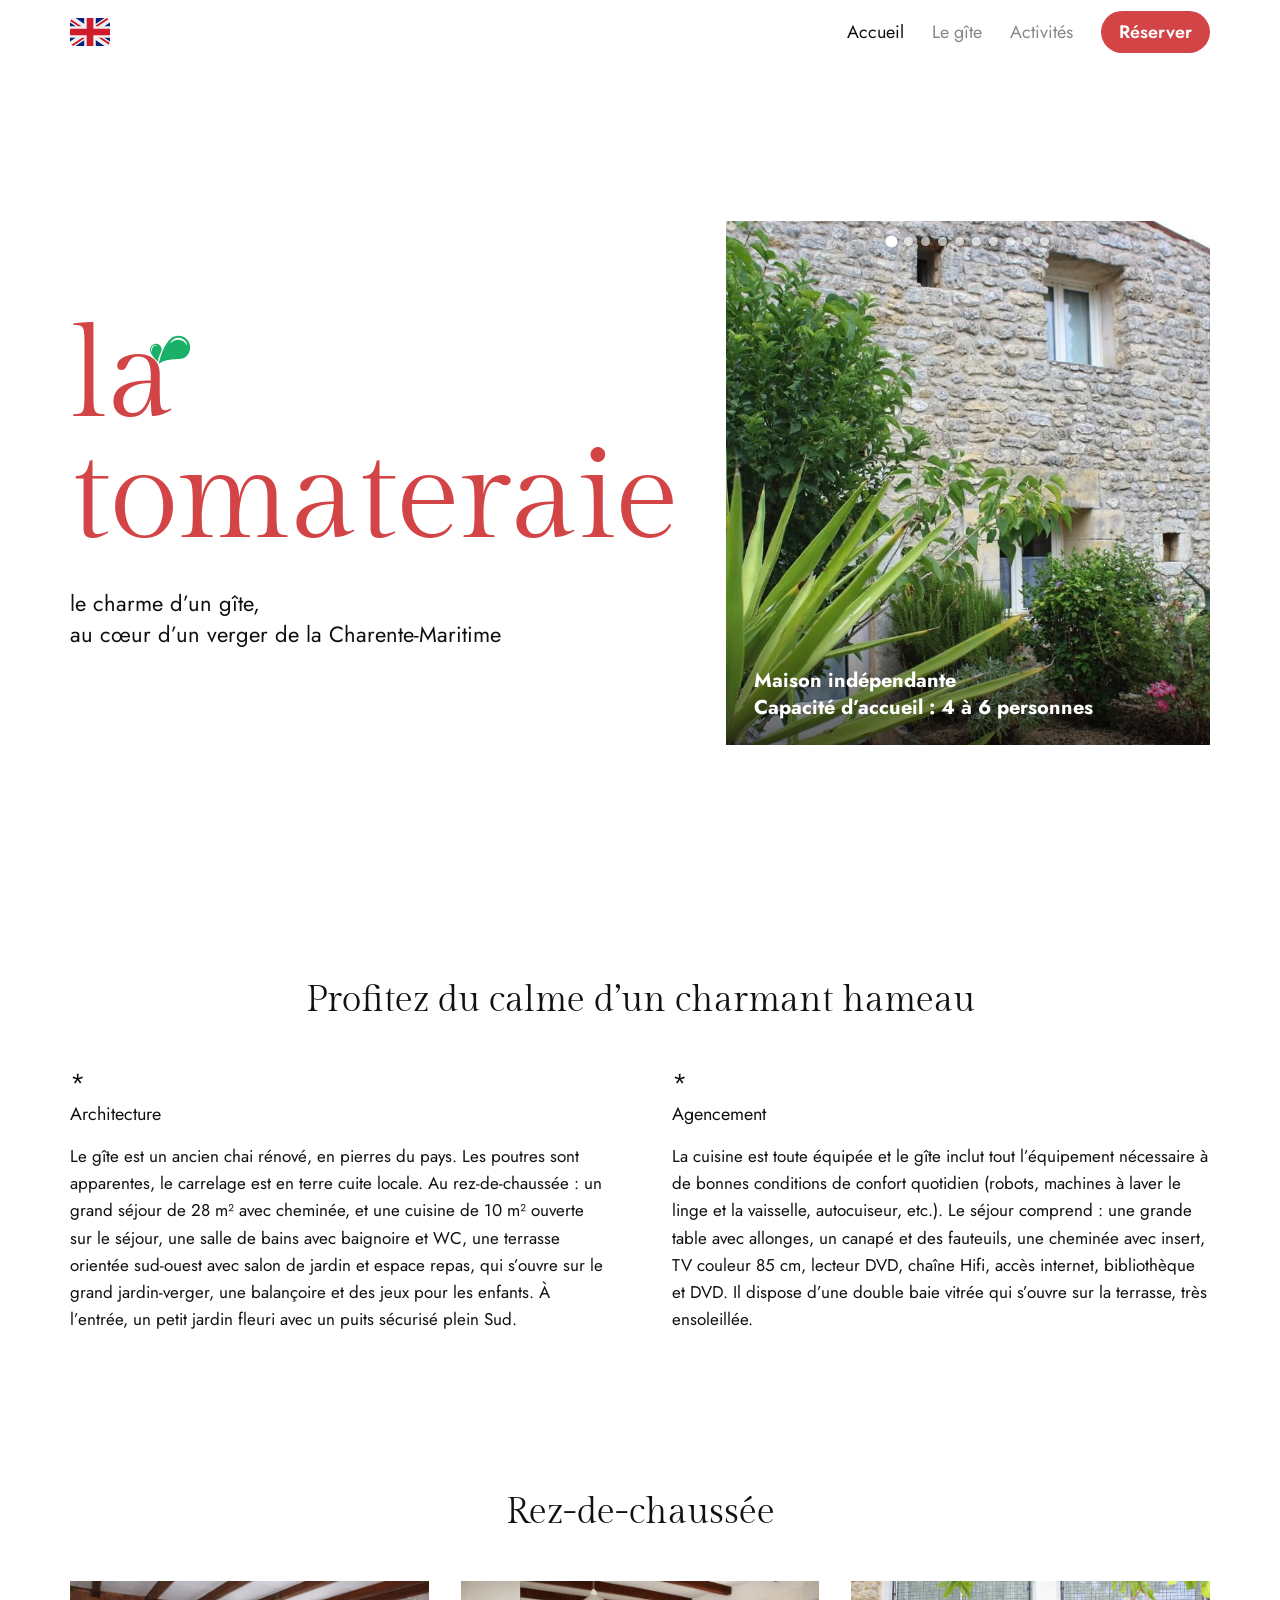
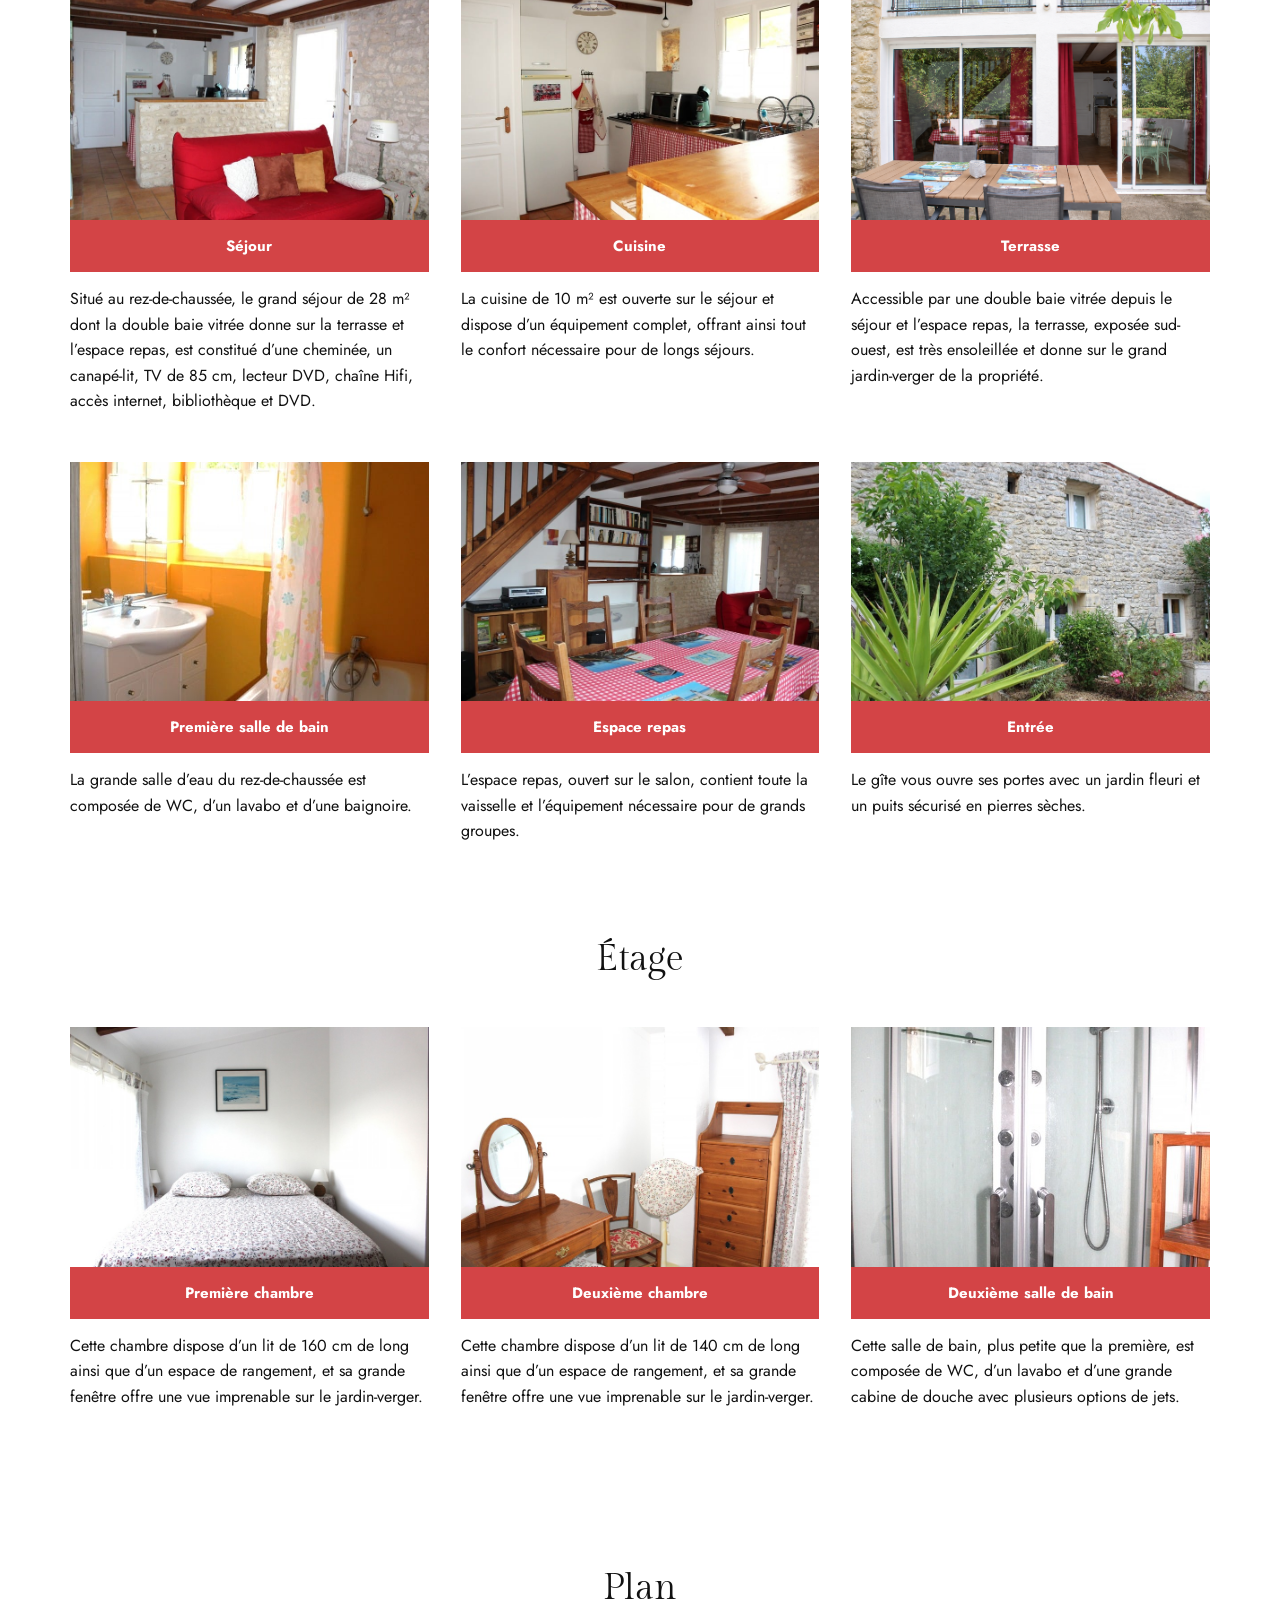
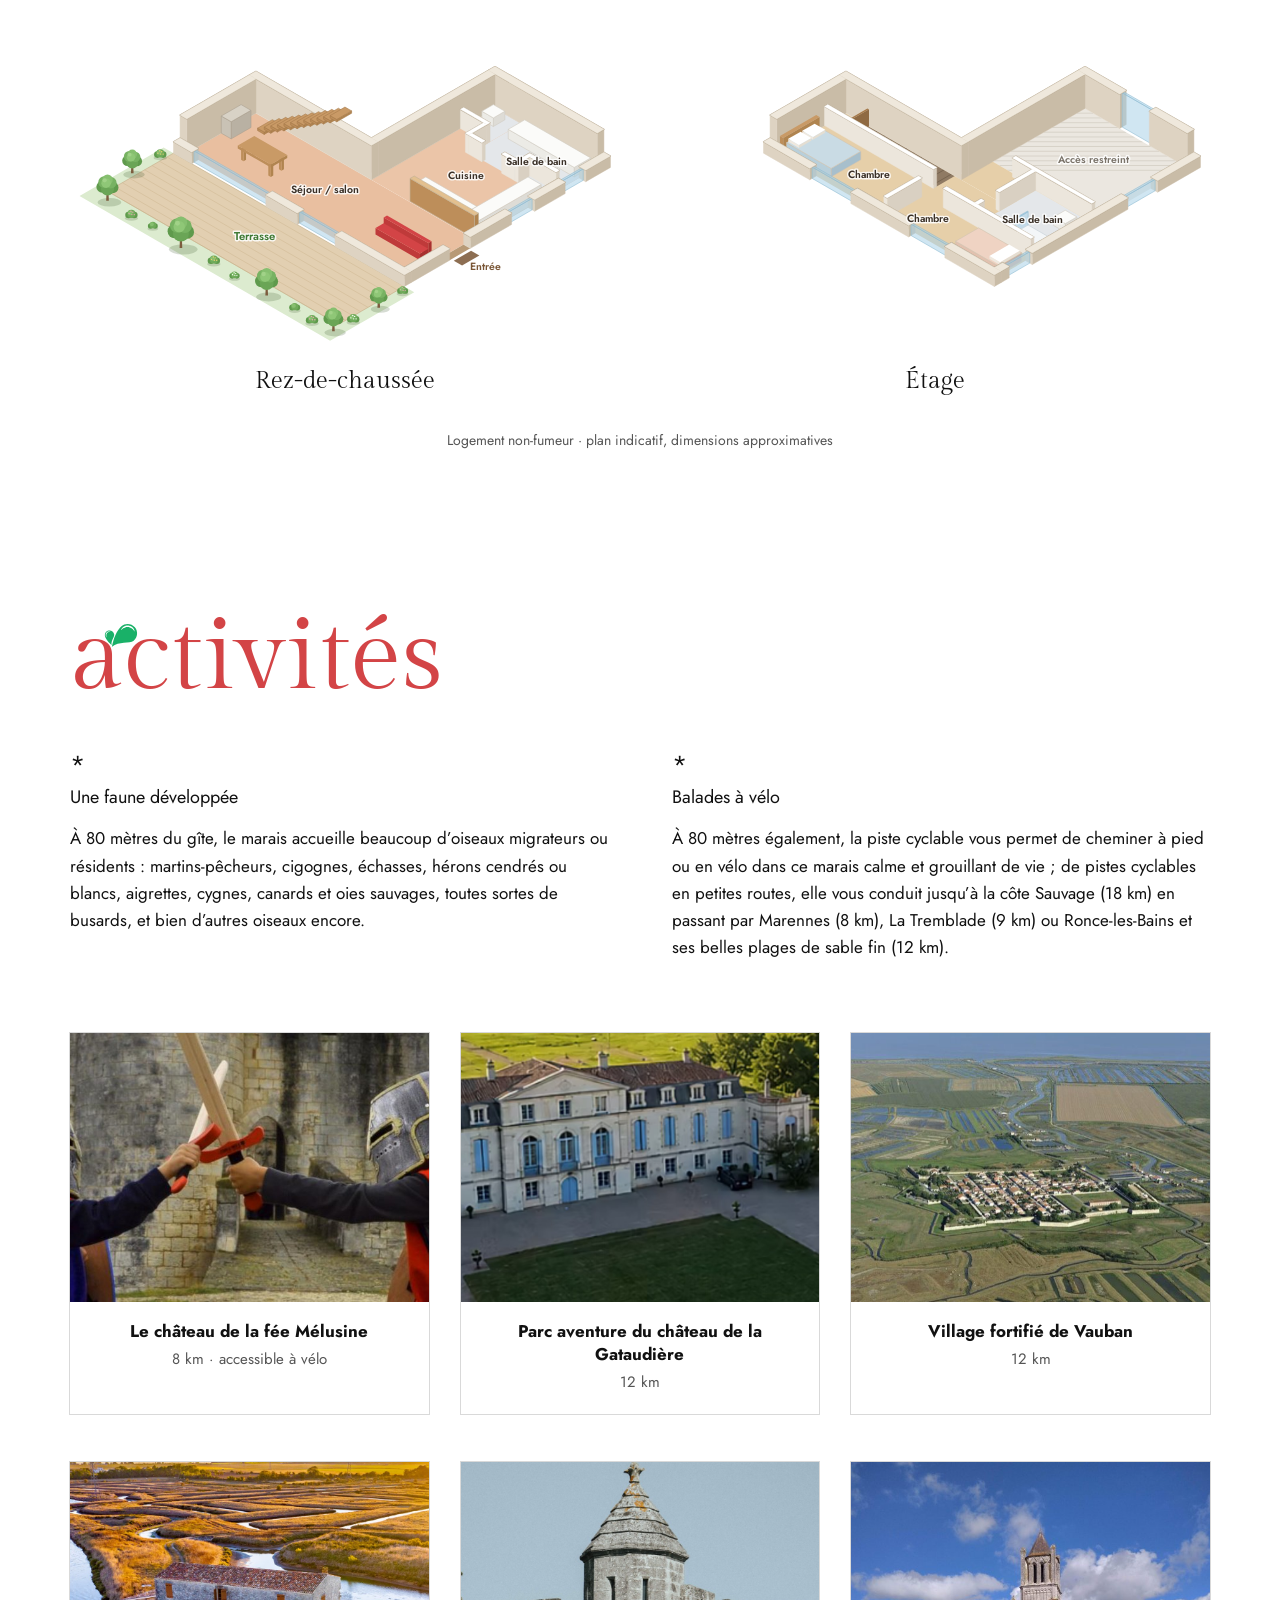
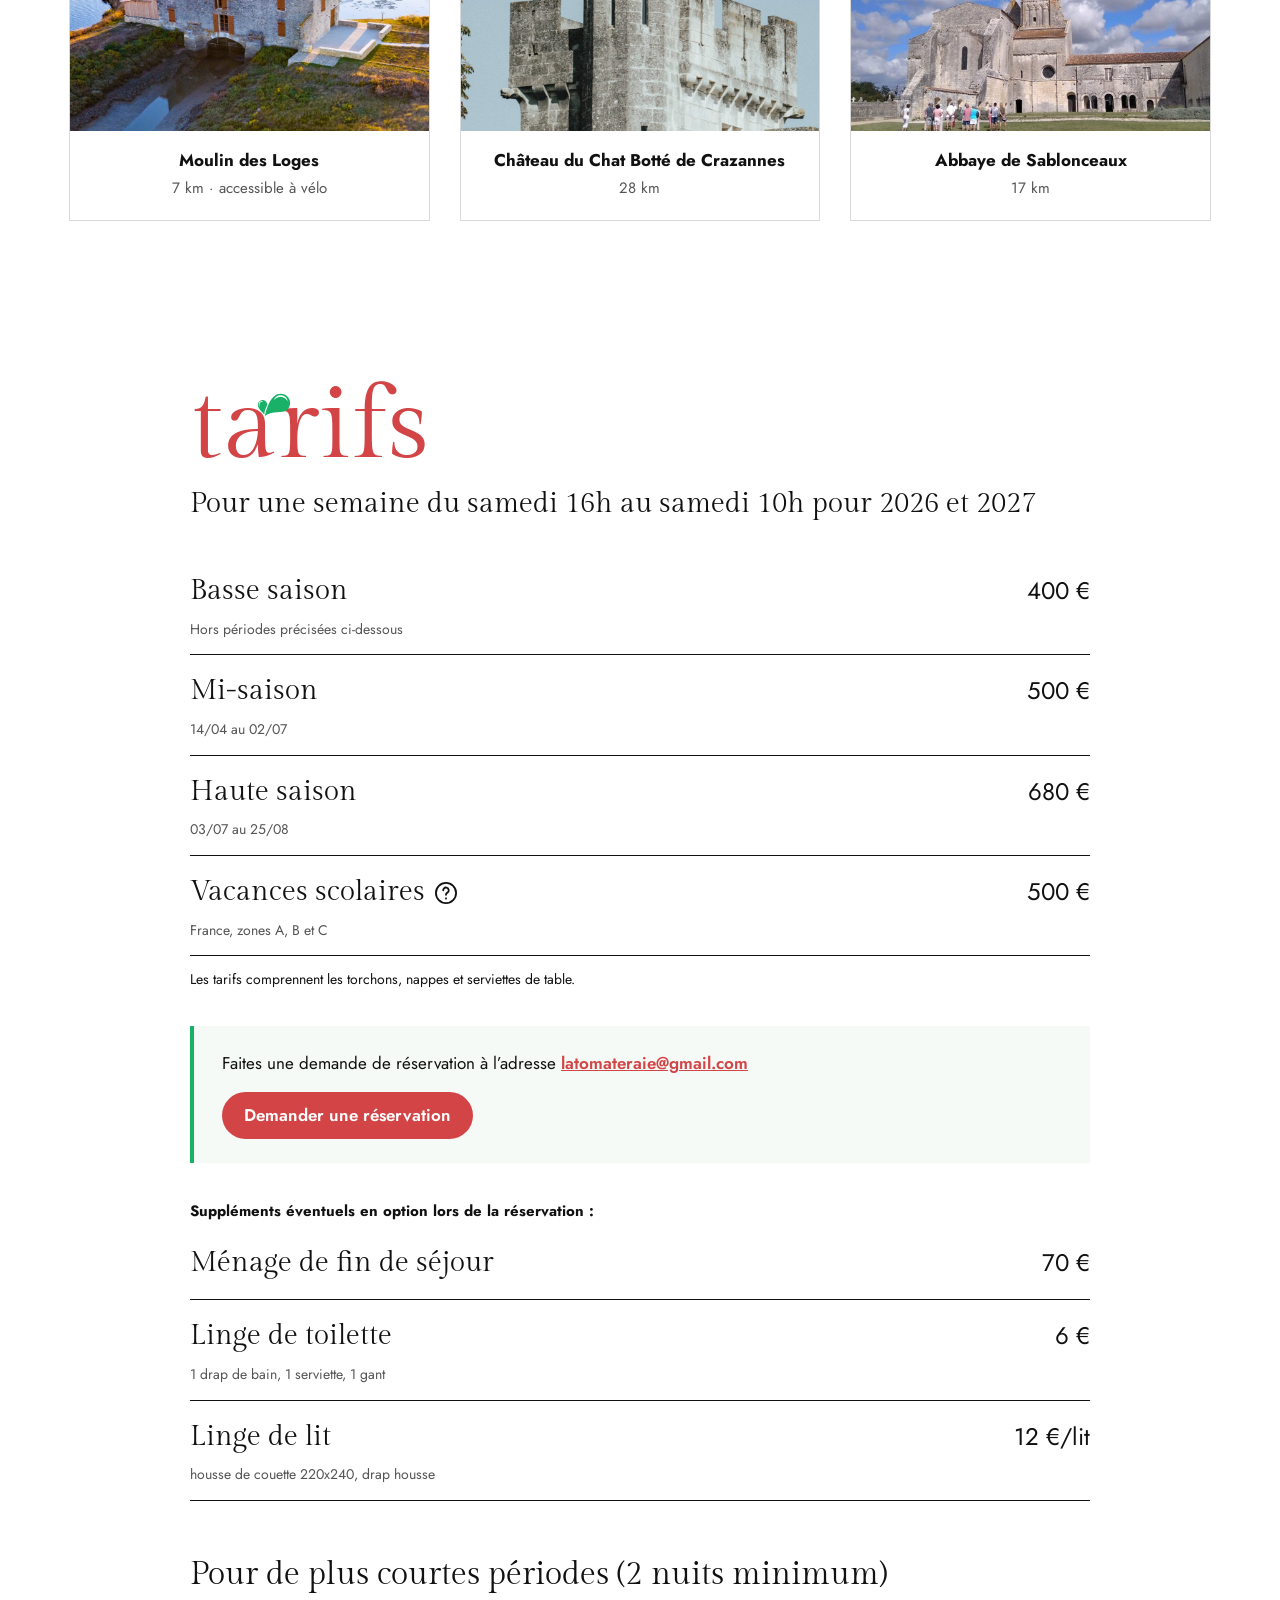
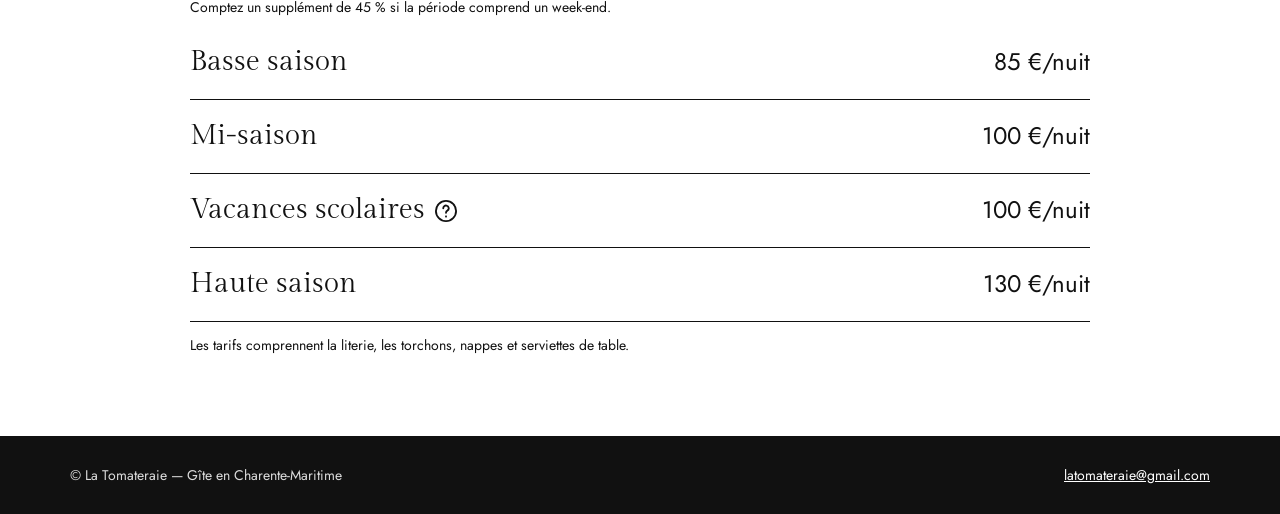
==== commit 01c59033: "better plan" ====
--- a/index.html
+++ b/index.html
@@ -25,7 +25,7 @@
       <a href="#accueil" class="actif">Accueil</a>
       <a href="#gite">Le gîte</a>
       <a href="#activites">Activités</a>
-      <a href="#tarifs">Tarifs</a>
+      <a href="#tarifs" class="nav-reserver">Réserver</a>
     </nav>
   </div>
 </header>
@@ -162,27 +162,29 @@
       <div class="plans">
         <figure class="plan-niveau">
           <svg class="plan-svg" viewBox="-325.2 24 577.7 308" role="img" aria-labelledby="plan-rdc-fr-titre">
-          <title id="plan-rdc-fr-titre">Vue en perspective du rez-de-chaussée : séjour-salon avec cheminée, escalier, espace repas et canapé, cuisine ouverte, salle de bain avec baignoire, WC, et terrasse donnant sur le jardin.</title>
+          <title id="plan-rdc-fr-titre">Vue en perspective du rez-de-chaussée : séjour-salon avec cheminée, escalier, espace repas et canapé, cuisine ouverte, salle de bain avec baignoire et WC, et terrasse donnant sur le jardin.</title>
           <defs></defs>
-          <polygon points="-226.9,119 36.4,271 -52,322 -315.2,170" fill="#dcebcf"/><polygon points="-216.5,125 26,265 -43.3,305 -285.8,165" fill="#e2cfb1" stroke="#c3a983" stroke-width=".6"/><line x1="-223.4" y1="129" x2="19.1" y2="269" stroke="#cdb48f" stroke-width=".5"/><line x1="-231.2" y1="133.5" x2="11.3" y2="273.5" stroke="#cdb48f" stroke-width=".5"/><line x1="-239" y1="138" x2="3.5" y2="278" stroke="#cdb48f" stroke-width=".5"/><line x1="-246.8" y1="142.5" x2="-4.3" y2="282.5" stroke="#cdb48f" stroke-width=".5"/><line x1="-254.6" y1="147" x2="-12.1" y2="287" stroke="#cdb48f" stroke-width=".5"/><line x1="-262.4" y1="151.5" x2="-19.9" y2="291.5" stroke="#cdb48f" stroke-width=".5"/><line x1="-270.2" y1="156" x2="-27.7" y2="296" stroke="#cdb48f" stroke-width=".5"/><line x1="-278" y1="160.5" x2="-35.5" y2="300.5" stroke="#cdb48f" stroke-width=".5"/><line x1="-285.8" y1="165" x2="-43.3" y2="305" stroke="#cdb48f" stroke-width=".5"/><polygon points="-129.9,83 98.7,215 26,257 -202.6,125" fill="#e9bfa0"/><polygon points="121.2,78 228.6,140 98.7,215 -8.7,153" fill="#ebc5a8"/><polygon points="149,94 228.6,140 174.9,171 95.3,125" fill="#e4e7ea"/><polygon points="121.2,78 147.2,93 112.6,113 86.6,98" fill="#e4e7ea"/><polygon points="88.3,221 95.3,225 73.6,237.5 66.7,233.5" fill="#b89a76"/><polygon points="96.1,227.5 104.8,232.5 86.6,243 77.9,238" fill="#8d6e52"/>
-          <polygon points="235.6,136 228.6,140 228.6,104 235.6,100" fill="#d9d0c2" stroke="#d9d0c2" stroke-width=".5"/><polygon points="114.3,74 228.6,140 228.6,104 114.3,38" fill="#ece6dc" stroke="#ece6dc" stroke-width=".5"/><polygon points="121.2,78 -1.7,149 -1.7,113 121.2,42" fill="#d9d0c2" stroke="#d9d0c2" stroke-width=".5"/><polygon points="-8.7,145 -1.7,149 -1.7,113 -8.7,109" fill="#ece6dc" stroke="#ece6dc" stroke-width=".5"/><polygon points="131.6,90 119.5,97 119.5,88 131.6,81" fill="#dedcd6" stroke="#cfcac0" stroke-width=".6" stroke-linejoin="round"/><polygon points="107.4,90 119.5,97 119.5,88 107.4,81" fill="#ecebe6" stroke="#cfcac0" stroke-width=".6" stroke-linejoin="round"/><polygon points="119.5,74 131.6,81 119.5,88 107.4,81" fill="#fbfbf9" stroke="#cfcac0" stroke-width=".6" stroke-linejoin="round"/><polygon points="102.2,105 98.7,107 98.7,87 102.2,85" fill="#d9d0c2" stroke="#d9d0c2" stroke-width=".5"/><polygon points="84.9,99 98.7,107 98.7,87 84.9,79" fill="#ece6dc" stroke="#ece6dc" stroke-width=".5"/><polygon points="149,94 93.5,126 93.5,106 149,74" fill="#d9d0c2" stroke="#d9d0c2" stroke-width=".5"/><polygon points="90.1,124 93.5,126 93.5,106 90.1,104" fill="#ece6dc" stroke="#ece6dc" stroke-width=".5"/><polygon points="221.7,140 204.4,150 204.4,140 221.7,130" fill="#dedcd6" stroke="#cfcac0" stroke-width=".6" stroke-linejoin="round"/><polygon points="135.1,110 204.4,150 204.4,140 135.1,100" fill="#ecebe6" stroke="#cfcac0" stroke-width=".6" stroke-linejoin="round"/><polygon points="152.4,90 221.7,130 204.4,140 135.1,100" fill="#fbfbf9" stroke="#cfcac0" stroke-width=".6" stroke-linejoin="round"/><polygon points="110.9,132 107.4,134 107.4,114 110.9,112" fill="#d9d0c2" stroke="#d9d0c2" stroke-width=".5"/><polygon points="93.5,126 107.4,134 107.4,114 93.5,106" fill="#ece6dc" stroke="#ece6dc" stroke-width=".5"/><polygon points="-1.7,149 -8.7,153 -8.7,117 -1.7,113" fill="#d9d0c2" stroke="#d9d0c2" stroke-width=".5"/><polygon points="-136.8,79 -8.7,153 -8.7,117 -136.8,43" fill="#ece6dc" stroke="#ece6dc" stroke-width=".5"/><polygon points="-129.9,83 -202.6,125 -202.6,89 -129.9,47" fill="#d9d0c2" stroke="#d9d0c2" stroke-width=".5"/><polygon points="-209.6,121 -202.6,125 -202.6,89 -209.6,85" fill="#ece6dc" stroke="#ece6dc" stroke-width=".5"/><polygon points="-135.1,98 -155.9,110 -155.9,92 -135.1,80" fill="#b9b1a3" stroke="#a99f8f" stroke-width=".6" stroke-linejoin="round"/><polygon points="-166.3,104 -155.9,110 -155.9,92 -166.3,86" fill="#c9c2b5" stroke="#a99f8f" stroke-width=".6" stroke-linejoin="round"/><polygon points="-145.5,74 -135.1,80 -155.9,92 -166.3,86" fill="#d8d2c6" stroke="#a99f8f" stroke-width=".6" stroke-linejoin="round"/><polygon points="-105.7,99 -121.2,108 -121.2,105.2 -105.7,96.2" fill="#b0844f" stroke="#a5794a" stroke-width=".6" stroke-linejoin="round"/><polygon points="-128.2,104 -121.2,108 -121.2,105.2 -128.2,101.2" fill="#bd8e5a" stroke="#a5794a" stroke-width=".6" stroke-linejoin="round"/><polygon points="-112.6,92.2 -105.7,96.2 -121.2,105.2 -128.2,101.2" fill="#c99a66" stroke="#a5794a" stroke-width=".6" stroke-linejoin="round"/><polygon points="-98.7,103 -114.3,112 -114.3,106.4 -98.7,97.4" fill="#b0844f" stroke="#a5794a" stroke-width=".6" stroke-linejoin="round"/><polygon points="-121.2,108 -114.3,112 -114.3,106.4 -121.2,102.4" fill="#bd8e5a" stroke="#a5794a" stroke-width=".6" stroke-linejoin="round"/><polygon points="-105.7,93.4 -98.7,97.4 -114.3,106.4 -121.2,102.4" fill="#c99a66" stroke="#a5794a" stroke-width=".6" stroke-linejoin="round"/><polygon points="-91.8,107 -107.4,116 -107.4,107.6 -91.8,98.6" fill="#b0844f" stroke="#a5794a" stroke-width=".6" stroke-linejoin="round"/><polygon points="-114.3,112 -107.4,116 -107.4,107.6 -114.3,103.6" fill="#bd8e5a" stroke="#a5794a" stroke-width=".6" stroke-linejoin="round"/><polygon points="-98.7,94.6 -91.8,98.6 -107.4,107.6 -114.3,103.6" fill="#c99a66" stroke="#a5794a" stroke-width=".6" stroke-linejoin="round"/><polygon points="-84.9,111 -100.5,120 -100.5,108.8 -84.9,99.8" fill="#b0844f" stroke="#a5794a" stroke-width=".6" stroke-linejoin="round"/><polygon points="-107.4,116 -100.5,120 -100.5,108.8 -107.4,104.8" fill="#bd8e5a" stroke="#a5794a" stroke-width=".6" stroke-linejoin="round"/><polygon points="-91.8,95.8 -84.9,99.8 -100.5,108.8 -107.4,104.8" fill="#c99a66" stroke="#a5794a" stroke-width=".6" stroke-linejoin="round"/><polygon points="-77.9,115 -93.5,124 -93.5,110 -77.9,101" fill="#b0844f" stroke="#a5794a" stroke-width=".6" stroke-linejoin="round"/><polygon points="-100.5,120 -93.5,124 -93.5,110 -100.5,106" fill="#bd8e5a" stroke="#a5794a" stroke-width=".6" stroke-linejoin="round"/><polygon points="-84.9,97 -77.9,101 -93.5,110 -100.5,106" fill="#c99a66" stroke="#a5794a" stroke-width=".6" stroke-linejoin="round"/><polygon points="-129,125.5 -131.6,127 -131.6,115 -129,113.5" fill="#b0844f"/><polygon points="-134.2,125.5 -131.6,127 -131.6,115 -134.2,113.5" fill="#bd8e5a"/><polygon points="-131.6,112 -129,113.5 -131.6,115 -134.2,113.5" fill="#b0844f"/><polygon points="-71,119 -86.6,128 -86.6,111.2 -71,102.2" fill="#b0844f" stroke="#a5794a" stroke-width=".6" stroke-linejoin="round"/><polygon points="-93.5,124 -86.6,128 -86.6,111.2 -93.5,107.2" fill="#bd8e5a" stroke="#a5794a" stroke-width=".6" stroke-linejoin="round"/><polygon points="-77.9,98.2 -71,102.2 -86.6,111.2 -93.5,107.2" fill="#c99a66" stroke="#a5794a" stroke-width=".6" stroke-linejoin="round"/><polygon points="-64.1,123 -79.7,132 -79.7,112.4 -64.1,103.4" fill="#b0844f" stroke="#a5794a" stroke-width=".6" stroke-linejoin="round"/><polygon points="-86.6,128 -79.7,132 -79.7,112.4 -86.6,108.4" fill="#bd8e5a" stroke="#a5794a" stroke-width=".6" stroke-linejoin="round"/><polygon points="-71,99.4 -64.1,103.4 -79.7,112.4 -86.6,108.4" fill="#c99a66" stroke="#a5794a" stroke-width=".6" stroke-linejoin="round"/><polygon points="-140.3,132 -142.9,133.5 -142.9,121.5 -140.3,120" fill="#b0844f"/><polygon points="-145.5,132 -142.9,133.5 -142.9,121.5 -145.5,120" fill="#bd8e5a"/><polygon points="-142.9,118.5 -140.3,120 -142.9,121.5 -145.5,120" fill="#b0844f"/><polygon points="-190.5,132 -197.5,136 -197.5,124 -190.5,120" fill="#d9d0c2" stroke="#d9d0c2" stroke-width=".5"/><polygon points="-216.5,125 -197.5,136 -197.5,124 -216.5,113" fill="#ece6dc" stroke="#ece6dc" stroke-width=".5"/><polygon points="-57.2,127 -72.7,136 -72.7,113.6 -57.2,104.6" fill="#b0844f" stroke="#a5794a" stroke-width=".6" stroke-linejoin="round"/><polygon points="-79.7,132 -72.7,136 -72.7,113.6 -79.7,109.6" fill="#bd8e5a" stroke="#a5794a" stroke-width=".6" stroke-linejoin="round"/><polygon points="-64.1,100.6 -57.2,104.6 -72.7,113.6 -79.7,109.6" fill="#c99a66" stroke="#a5794a" stroke-width=".6" stroke-linejoin="round"/><polygon points="-50.2,131 -65.8,140 -65.8,114.8 -50.2,105.8" fill="#b0844f" stroke="#a5794a" stroke-width=".6" stroke-linejoin="round"/><polygon points="-72.7,136 -65.8,140 -65.8,114.8 -72.7,110.8" fill="#bd8e5a" stroke="#a5794a" stroke-width=".6" stroke-linejoin="round"/><polygon points="-57.2,101.8 -50.2,105.8 -65.8,114.8 -72.7,110.8" fill="#c99a66" stroke="#a5794a" stroke-width=".6" stroke-linejoin="round"/><polygon points="-100.5,142 -103.1,143.5 -103.1,131.5 -100.5,130" fill="#b0844f"/><polygon points="-105.7,142 -103.1,143.5 -103.1,131.5 -105.7,130" fill="#bd8e5a"/><polygon points="-103.1,128.5 -100.5,130 -103.1,131.5 -105.7,130" fill="#b0844f"/><polygon points="-43.3,135 -58.9,144 -58.9,116 -43.3,107" fill="#b0844f" stroke="#a5794a" stroke-width=".6" stroke-linejoin="round"/><polygon points="-65.8,140 -58.9,144 -58.9,116 -65.8,112" fill="#bd8e5a" stroke="#a5794a" stroke-width=".6" stroke-linejoin="round"/><polygon points="-50.2,103 -43.3,107 -58.9,116 -65.8,112" fill="#c99a66" stroke="#a5794a" stroke-width=".6" stroke-linejoin="round"/><polygon points="-36.4,139 -52,148 -52,117.2 -36.4,108.2" fill="#b0844f" stroke="#a5794a" stroke-width=".6" stroke-linejoin="round"/><polygon points="-58.9,144 -52,148 -52,117.2 -58.9,113.2" fill="#bd8e5a" stroke="#a5794a" stroke-width=".6" stroke-linejoin="round"/><polygon points="-43.3,104.2 -36.4,108.2 -52,117.2 -58.9,113.2" fill="#c99a66" stroke="#a5794a" stroke-width=".6" stroke-linejoin="round"/><polygon points="-111.7,148.5 -114.3,150 -114.3,138 -111.7,136.5" fill="#b0844f"/><polygon points="-116.9,148.5 -114.3,150 -114.3,138 -116.9,136.5" fill="#bd8e5a"/><polygon points="-114.3,135 -111.7,136.5 -114.3,138 -116.9,136.5" fill="#b0844f"/><polygon points="-97,130 -114.3,140 -114.3,137 -97,127" fill="#b0844f"/><polygon points="-149,120 -114.3,140 -114.3,137 -149,117" fill="#bd8e5a"/><polygon points="-131.6,107 -97,127 -114.3,137 -149,117" fill="#c99a66"/><polygon points="-29.4,143 -45,152 -45,118.4 -29.4,109.4" fill="#b0844f" stroke="#a5794a" stroke-width=".6" stroke-linejoin="round"/><polygon points="-52,148 -45,152 -45,118.4 -52,114.4" fill="#bd8e5a" stroke="#a5794a" stroke-width=".6" stroke-linejoin="round"/><polygon points="-36.4,105.4 -29.4,109.4 -45,118.4 -52,114.4" fill="#c99a66" stroke="#a5794a" stroke-width=".6" stroke-linejoin="round"/><polygon points="145.5,152 142,154 142,134 145.5,132" fill="#d9d0c2" stroke="#d9d0c2" stroke-width=".5"/><polygon points="128.2,146 142,154 142,134 128.2,126" fill="#ece6dc" stroke="#ece6dc" stroke-width=".5"/><polygon points="242.5,140 216.5,155 216.5,143 242.5,128" fill="#d9d0c2" stroke="#d9d0c2" stroke-width=".5"/><polygon points="209.6,151 216.5,155 216.5,143 209.6,139" fill="#ece6dc" stroke="#ece6dc" stroke-width=".5"/><polygon points="161.1,147 145.5,156 145.5,136 161.1,127" fill="#d9d0c2" stroke="#d9d0c2" stroke-width=".5"/><polygon points="142,154 145.5,156 145.5,136 142,134" fill="#ece6dc" stroke="#ece6dc" stroke-width=".5"/><polygon points="188.8,163 185.3,165 185.3,145 188.8,143" fill="#d9d0c2" stroke="#d9d0c2" stroke-width=".5"/><polygon points="157.6,149 185.3,165 185.3,145 157.6,129" fill="#ece6dc" stroke="#ece6dc" stroke-width=".5"/><polygon points="214.8,154 193.1,166.5 193.1,154.5 214.8,142" fill="rgba(170,210,232,.55)" stroke="#8dbbd2" stroke-width=".6" stroke-linejoin="round"/><polygon points="189.7,164.5 193.1,166.5 193.1,154.5 189.7,152.5" fill="rgba(170,210,232,.55)" stroke="#8dbbd2" stroke-width=".6" stroke-linejoin="round"/><polygon points="211.3,140 214.8,142 193.1,154.5 189.7,152.5" fill="rgba(170,210,232,.55)" stroke="#8dbbd2" stroke-width=".6" stroke-linejoin="round"/><polygon points="-114.3,178 -117.8,180 -117.8,168 -114.3,166" fill="rgba(170,210,232,.55)" stroke="#8dbbd2" stroke-width=".6" stroke-linejoin="round"/><polygon points="-195.7,135 -117.8,180 -117.8,168 -195.7,123" fill="rgba(170,210,232,.55)" stroke="#8dbbd2" stroke-width=".6" stroke-linejoin="round"/><polygon points="-192.3,121 -114.3,166 -117.8,168 -195.7,123" fill="rgba(170,210,232,.55)" stroke="#8dbbd2" stroke-width=".6" stroke-linejoin="round"/><polygon points="95.3,185 86.6,190 86.6,172 95.3,167" fill="#b9b1a3" stroke="#bfae94" stroke-width=".6" stroke-linejoin="round"/><polygon points="36.4,161 86.6,190 86.6,172 36.4,143" fill="#c9c2b5" stroke="#bfae94" stroke-width=".6" stroke-linejoin="round"/><polygon points="45,138 95.3,167 86.6,172 36.4,143" fill="#e3c08f" stroke="#bfae94" stroke-width=".6" stroke-linejoin="round"/><polygon points="-79.7,196 -86.6,200 -86.6,188 -79.7,184" fill="#d9d0c2" stroke="#d9d0c2" stroke-width=".5"/><polygon points="-119.5,181 -86.6,200 -86.6,188 -119.5,169" fill="#ece6dc" stroke="#ece6dc" stroke-width=".5"/><polygon points="168,175 109.1,209 109.1,193 168,159" fill="#dedcd6" stroke="#cfcac0" stroke-width=".6" stroke-linejoin="round"/><polygon points="91.8,199 109.1,209 109.1,193 91.8,183" fill="#ecebe6" stroke="#cfcac0" stroke-width=".6" stroke-linejoin="round"/><polygon points="150.7,149 168,159 109.1,193 91.8,183" fill="#fbfbf9" stroke="#cfcac0" stroke-width=".6" stroke-linejoin="round"/><polygon points="194.9,167.5 162.8,186 162.8,174 194.9,155.5" fill="#d9d0c2" stroke="#d9d0c2" stroke-width=".5"/><polygon points="155.9,182 162.8,186 162.8,174 155.9,170" fill="#ece6dc" stroke="#ece6dc" stroke-width=".5"/><polygon points="161.1,185 136.8,199 136.8,187 161.1,173" fill="rgba(170,210,232,.55)" stroke="#8dbbd2" stroke-width=".6" stroke-linejoin="round"/><polygon points="133.4,197 136.8,199 136.8,187 133.4,185" fill="rgba(170,210,232,.55)" stroke="#8dbbd2" stroke-width=".6" stroke-linejoin="round"/><polygon points="157.6,171 161.1,173 136.8,187 133.4,185" fill="rgba(170,210,232,.55)" stroke="#8dbbd2" stroke-width=".6" stroke-linejoin="round"/><polygon points="138.6,200 95.3,225 95.3,213 138.6,188" fill="#d9d0c2" stroke="#d9d0c2" stroke-width=".5"/><polygon points="88.3,221 95.3,225 95.3,213 88.3,209" fill="#ece6dc" stroke="#ece6dc" stroke-width=".5"/><polygon points="57.2,229 52,232 52,219 57.2,216" fill="#a8302f"/><polygon points="5.2,205 52,232 52,219 5.2,192" fill="#bf3a3a"/><polygon points="10.4,189 57.2,216 52,219 5.2,192" fill="#d34446"/><polygon points="52,232 38.1,240 38.1,233 52,225" fill="#a8302f"/><polygon points="-8.7,213 38.1,240 38.1,233 -8.7,206" fill="#bf3a3a"/><polygon points="5.2,198 52,225 38.1,233 -8.7,206" fill="#d34446"/><polygon points="5.2,247 1.7,249 1.7,237 5.2,235" fill="rgba(170,210,232,.55)" stroke="#8dbbd2" stroke-width=".6" stroke-linejoin="round"/><polygon points="-84.9,199 1.7,249 1.7,237 -84.9,187" fill="rgba(170,210,232,.55)" stroke="#8dbbd2" stroke-width=".6" stroke-linejoin="round"/><polygon points="-81.4,185 5.2,235 1.7,237 -84.9,187" fill="rgba(170,210,232,.55)" stroke="#8dbbd2" stroke-width=".6" stroke-linejoin="round"/><polygon points="73.6,237.5 32.9,261 32.9,249 73.6,225.5" fill="#d9d0c2" stroke="#d9d0c2" stroke-width=".5"/><polygon points="26,257 32.9,261 32.9,249 26,245" fill="#ece6dc" stroke="#ece6dc" stroke-width=".5"/><polygon points="32.9,261 26,265 26,253 32.9,249" fill="#d9d0c2" stroke="#d9d0c2" stroke-width=".5"/><polygon points="0,250 26,265 26,253 0,238" fill="#ece6dc" stroke="#ece6dc" stroke-width=".5"/>
-          <g fill="#ffffff" stroke="#bcae98" stroke-width="1.3" stroke-linejoin="round"><polygon points="121.2,34 235.6,100 228.6,104 114.3,38"/><polygon points="114.3,38 121.2,42 -1.7,113 -8.7,109"/><polygon points="88.3,77 102.2,85 98.7,87 84.9,79"/><polygon points="145.5,72 149,74 93.5,106 90.1,104"/><polygon points="97,104 110.9,112 107.4,114 93.5,106"/><polygon points="-129.9,39 -1.7,113 -8.7,117 -136.8,43"/><polygon points="-136.8,43 -129.9,47 -202.6,89 -209.6,85"/><polygon points="-209.6,109 -190.5,120 -197.5,124 -216.5,113"/><polygon points="131.6,124 145.5,132 142,134 128.2,126"/><polygon points="235.6,124 242.5,128 216.5,143 209.6,139"/><polygon points="157.6,125 161.1,127 145.5,136 142,134"/><polygon points="161.1,127 188.8,143 185.3,145 157.6,129"/><polygon points="-112.6,165 -79.7,184 -86.6,188 -119.5,169"/><polygon points="187.9,151.5 194.9,155.5 162.8,174 155.9,170"/><polygon points="131.6,184 138.6,188 95.3,213 88.3,209"/><polygon points="66.7,221.5 73.6,225.5 32.9,249 26,245"/><polygon points="6.9,234 32.9,249 26,253 0,238"/></g>
-          <g fill="#ffffff" stroke="#ffffff" stroke-width=".5"><polygon points="121.2,34 235.6,100 228.6,104 114.3,38"/><polygon points="114.3,38 121.2,42 -1.7,113 -8.7,109"/><polygon points="88.3,77 102.2,85 98.7,87 84.9,79"/><polygon points="145.5,72 149,74 93.5,106 90.1,104"/><polygon points="97,104 110.9,112 107.4,114 93.5,106"/><polygon points="-129.9,39 -1.7,113 -8.7,117 -136.8,43"/><polygon points="-136.8,43 -129.9,47 -202.6,89 -209.6,85"/><polygon points="-209.6,109 -190.5,120 -197.5,124 -216.5,113"/><polygon points="131.6,124 145.5,132 142,134 128.2,126"/><polygon points="235.6,124 242.5,128 216.5,143 209.6,139"/><polygon points="157.6,125 161.1,127 145.5,136 142,134"/><polygon points="161.1,127 188.8,143 185.3,145 157.6,129"/><polygon points="-112.6,165 -79.7,184 -86.6,188 -119.5,169"/><polygon points="187.9,151.5 194.9,155.5 162.8,174 155.9,170"/><polygon points="131.6,184 138.6,188 95.3,213 88.3,209"/><polygon points="66.7,221.5 73.6,225.5 32.9,249 26,245"/><polygon points="6.9,234 32.9,249 26,253 0,238"/></g>
-          <ellipse cx="-284.1" cy="180" rx="9.9" ry="4.05" fill="rgba(60,90,40,.18)"/><line x1="-284.1" y1="178" x2="-284.1" y2="168.1" stroke="#8a6a48" stroke-width="2.4"/><circle cx="-284.1" cy="163.6" r="9" fill="#7fb069"/><circle cx="-286.8" cy="161.8" r="4.95" fill="#93c47d"/><ellipse cx="-168" cy="249" rx="12.100000000000001" ry="4.95" fill="rgba(60,90,40,.18)"/><line x1="-168" y1="247" x2="-168" y2="234.9" stroke="#8a6a48" stroke-width="2.4"/><circle cx="-168" cy="229.4" r="11" fill="#7fb069"/><circle cx="-171.3" cy="227.2" r="6.050000000000001" fill="#93c47d"/><ellipse cx="-58.9" cy="308" rx="9.9" ry="4.05" fill="rgba(60,90,40,.18)"/><line x1="-58.9" y1="306" x2="-58.9" y2="296.1" stroke="#8a6a48" stroke-width="2.4"/><circle cx="-58.9" cy="291.6" r="9" fill="#7fb069"/><circle cx="-61.6" cy="289.8" r="4.95" fill="#93c47d"/>
-          <text x="-57.2" y="167" class="plan-etiquette " text-anchor="middle"><tspan x="-57.2" dy="0">Séjour / salon</tspan></text><text x="90.9" y="152.5" class="plan-etiquette " text-anchor="middle"><tspan x="90.9" dy="0">Cuisine</tspan></text><text x="164.5" y="137" class="plan-etiquette " text-anchor="middle"><tspan x="164.5" dy="0">Salle de bain</tspan></text><text x="106.5" y="99.5" class="plan-etiquette petit" text-anchor="middle"><tspan x="106.5" dy="0">WC</tspan></text><text x="-143.8" y="149" class="plan-etiquette petit" text-anchor="middle"><tspan x="-143.8" dy="0">Espace repas</tspan></text><text x="-131.6" y="216" class="plan-etiquette vert" text-anchor="middle"><tspan x="-131.6" dy="0">Terrasse</tspan></text><text x="111.7" y="247.5" class="plan-etiquette entree" text-anchor="middle"><tspan x="111.7" dy="0">Entrée</tspan></text>
+          <polygon points="-226.9,119 36.4,271 -52,322 -315.2,170" fill="#dcebcf"/><polygon points="-216.5,125 26,265 -43.3,305 -285.8,165" fill="#e2cfb1" stroke="#c3a983" stroke-width=".6"/><line x1="-223.4" y1="129" x2="19.1" y2="269" stroke="#cdb48f" stroke-width=".5"/><line x1="-231.2" y1="133.5" x2="11.3" y2="273.5" stroke="#cdb48f" stroke-width=".5"/><line x1="-239" y1="138" x2="3.5" y2="278" stroke="#cdb48f" stroke-width=".5"/><line x1="-246.8" y1="142.5" x2="-4.3" y2="282.5" stroke="#cdb48f" stroke-width=".5"/><line x1="-254.6" y1="147" x2="-12.1" y2="287" stroke="#cdb48f" stroke-width=".5"/><line x1="-262.4" y1="151.5" x2="-19.9" y2="291.5" stroke="#cdb48f" stroke-width=".5"/><line x1="-270.2" y1="156" x2="-27.7" y2="296" stroke="#cdb48f" stroke-width=".5"/><line x1="-278" y1="160.5" x2="-35.5" y2="300.5" stroke="#cdb48f" stroke-width=".5"/><line x1="-285.8" y1="165" x2="-43.3" y2="305" stroke="#cdb48f" stroke-width=".5"/><polygon points="-129.9,83 98.7,215 26,257 -202.6,125" fill="#e9bfa0"/><polygon points="121.2,78 228.6,140 98.7,215 -8.7,153" fill="#ebc5a8"/><polygon points="149,94 228.6,140 174.9,171 95.3,125" fill="#e4e7ea"/><polygon points="121.2,78 149,94 114.3,114 86.6,98" fill="#e4e7ea"/><polygon points="88.3,221 95.3,225 73.6,237.5 66.7,233.5" fill="#b89a76"/><polygon points="96.1,227.5 104.8,232.5 86.6,243 77.9,238" fill="#8d6e52"/>
+          <polygon points="235.6,136 228.6,140 228.6,104 235.6,100" fill="#c9bca7" stroke="#c9bca7" stroke-width=".5"/><polygon points="114.3,74 228.6,140 228.6,104 114.3,38" fill="#ded3c2" stroke="#ded3c2" stroke-width=".5"/><polygon points="121.2,78 -1.7,149 -1.7,113 121.2,42" fill="#c9bca7" stroke="#c9bca7" stroke-width=".5"/><polygon points="-8.7,145 -1.7,149 -1.7,113 -8.7,109" fill="#ded3c2" stroke="#ded3c2" stroke-width=".5"/><polygon points="131.6,90 119.5,97 119.5,88 131.6,81" fill="#dedcd6" stroke="#cfcac0" stroke-width=".6" stroke-linejoin="round"/><polygon points="107.4,90 119.5,97 119.5,88 107.4,81" fill="#ecebe6" stroke="#cfcac0" stroke-width=".6" stroke-linejoin="round"/><polygon points="119.5,74 131.6,81 119.5,88 107.4,81" fill="#fbfbf9" stroke="#cfcac0" stroke-width=".6" stroke-linejoin="round"/><polygon points="116,113 112.6,115 112.6,95 116,93" fill="#d9d0c2" stroke="#d9d0c2" stroke-width=".5"/><polygon points="84.9,99 112.6,115 112.6,95 84.9,79" fill="#ece6dc" stroke="#ece6dc" stroke-width=".5"/><polygon points="112.6,115 93.5,126 93.5,106 112.6,95" fill="#d9d0c2" stroke="#d9d0c2" stroke-width=".5"/><polygon points="90.1,124 93.5,126 93.5,106 90.1,104" fill="#ece6dc" stroke="#ece6dc" stroke-width=".5"/><polygon points="221.7,140 204.4,150 204.4,140 221.7,130" fill="#dedcd6" stroke="#cfcac0" stroke-width=".6" stroke-linejoin="round"/><polygon points="135.1,110 204.4,150 204.4,140 135.1,100" fill="#ecebe6" stroke="#cfcac0" stroke-width=".6" stroke-linejoin="round"/><polygon points="152.4,90 221.7,130 204.4,140 135.1,100" fill="#fbfbf9" stroke="#cfcac0" stroke-width=".6" stroke-linejoin="round"/><polygon points="110.9,132 107.4,134 107.4,114 110.9,112" fill="#d9d0c2" stroke="#d9d0c2" stroke-width=".5"/><polygon points="93.5,126 107.4,134 107.4,114 93.5,106" fill="#ece6dc" stroke="#ece6dc" stroke-width=".5"/><polygon points="-1.7,149 -8.7,153 -8.7,117 -1.7,113" fill="#c9bca7" stroke="#c9bca7" stroke-width=".5"/><polygon points="-136.8,79 -8.7,153 -8.7,117 -136.8,43" fill="#ded3c2" stroke="#ded3c2" stroke-width=".5"/><polygon points="-129.9,83 -202.6,125 -202.6,89 -129.9,47" fill="#c9bca7" stroke="#c9bca7" stroke-width=".5"/><polygon points="-209.6,121 -202.6,125 -202.6,89 -209.6,85" fill="#ded3c2" stroke="#ded3c2" stroke-width=".5"/><polygon points="-135.1,98 -155.9,110 -155.9,92 -135.1,80" fill="#b9b1a3" stroke="#a99f8f" stroke-width=".6" stroke-linejoin="round"/><polygon points="-166.3,104 -155.9,110 -155.9,92 -166.3,86" fill="#c9c2b5" stroke="#a99f8f" stroke-width=".6" stroke-linejoin="round"/><polygon points="-145.5,74 -135.1,80 -155.9,92 -166.3,86" fill="#d8d2c6" stroke="#a99f8f" stroke-width=".6" stroke-linejoin="round"/><polygon points="-105.7,96.3 -121.2,105.3 -121.2,102.8 -105.7,93.8" fill="#b0844f" stroke="#a5794a" stroke-width=".6" stroke-linejoin="round"/><polygon points="-128.2,101.3 -121.2,105.3 -121.2,102.8 -128.2,98.8" fill="#bd8e5a" stroke="#a5794a" stroke-width=".6" stroke-linejoin="round"/><polygon points="-112.6,89.8 -105.7,93.8 -121.2,102.8 -128.2,98.8" fill="#c99a66" stroke="#a5794a" stroke-width=".6" stroke-linejoin="round"/><polygon points="-98.7,95.1 -114.3,104.1 -114.3,101.6 -98.7,92.6" fill="#b0844f" stroke="#a5794a" stroke-width=".6" stroke-linejoin="round"/><polygon points="-121.2,100.1 -114.3,104.1 -114.3,101.6 -121.2,97.6" fill="#bd8e5a" stroke="#a5794a" stroke-width=".6" stroke-linejoin="round"/><polygon points="-105.7,88.6 -98.7,92.6 -114.3,101.6 -121.2,97.6" fill="#c99a66" stroke="#a5794a" stroke-width=".6" stroke-linejoin="round"/><polygon points="-91.8,93.9 -107.4,102.9 -107.4,100.4 -91.8,91.4" fill="#b0844f" stroke="#a5794a" stroke-width=".6" stroke-linejoin="round"/><polygon points="-114.3,98.9 -107.4,102.9 -107.4,100.4 -114.3,96.4" fill="#bd8e5a" stroke="#a5794a" stroke-width=".6" stroke-linejoin="round"/><polygon points="-98.7,87.4 -91.8,91.4 -107.4,100.4 -114.3,96.4" fill="#c99a66" stroke="#a5794a" stroke-width=".6" stroke-linejoin="round"/><polygon points="-129,125.5 -131.6,127 -131.6,115 -129,113.5" fill="#b0844f"/><polygon points="-134.2,125.5 -131.6,127 -131.6,115 -134.2,113.5" fill="#bd8e5a"/><polygon points="-131.6,112 -129,113.5 -131.6,115 -134.2,113.5" fill="#b0844f"/><polygon points="-140.3,132 -142.9,133.5 -142.9,121.5 -140.3,120" fill="#b0844f"/><polygon points="-145.5,132 -142.9,133.5 -142.9,121.5 -145.5,120" fill="#bd8e5a"/><polygon points="-142.9,118.5 -140.3,120 -142.9,121.5 -145.5,120" fill="#b0844f"/><polygon points="-190.5,132 -197.5,136 -197.5,124 -190.5,120" fill="#c9bca7" stroke="#c9bca7" stroke-width=".5"/><polygon points="-216.5,125 -197.5,136 -197.5,124 -216.5,113" fill="#ded3c2" stroke="#ded3c2" stroke-width=".5"/><polygon points="-100.5,142 -103.1,143.5 -103.1,131.5 -100.5,130" fill="#b0844f"/><polygon points="-105.7,142 -103.1,143.5 -103.1,131.5 -105.7,130" fill="#bd8e5a"/><polygon points="-103.1,128.5 -100.5,130 -103.1,131.5 -105.7,130" fill="#b0844f"/><polygon points="-111.7,148.5 -114.3,150 -114.3,138 -111.7,136.5" fill="#b0844f"/><polygon points="-116.9,148.5 -114.3,150 -114.3,138 -116.9,136.5" fill="#bd8e5a"/><polygon points="-114.3,135 -111.7,136.5 -114.3,138 -116.9,136.5" fill="#b0844f"/><polygon points="-97,130 -114.3,140 -114.3,137 -97,127" fill="#b0844f"/><polygon points="-149,120 -114.3,140 -114.3,137 -149,117" fill="#bd8e5a"/><polygon points="-131.6,107 -97,127 -114.3,137 -149,117" fill="#c99a66"/><polygon points="145.5,152 142,154 142,134 145.5,132" fill="#d9d0c2" stroke="#d9d0c2" stroke-width=".5"/><polygon points="128.2,146 142,154 142,134 128.2,126" fill="#ece6dc" stroke="#ece6dc" stroke-width=".5"/><polygon points="242.5,140 216.5,155 216.5,143 242.5,128" fill="#c9bca7" stroke="#c9bca7" stroke-width=".5"/><polygon points="209.6,151 216.5,155 216.5,143 209.6,139" fill="#ded3c2" stroke="#ded3c2" stroke-width=".5"/><polygon points="161.1,147 145.5,156 145.5,136 161.1,127" fill="#d9d0c2" stroke="#d9d0c2" stroke-width=".5"/><polygon points="142,154 145.5,156 145.5,136 142,134" fill="#ece6dc" stroke="#ece6dc" stroke-width=".5"/><polygon points="188.8,163 185.3,165 185.3,145 188.8,143" fill="#d9d0c2" stroke="#d9d0c2" stroke-width=".5"/><polygon points="157.6,149 185.3,165 185.3,145 157.6,129" fill="#ece6dc" stroke="#ece6dc" stroke-width=".5"/><polygon points="213.9,153.5 192.3,166 192.3,154 213.9,141.5" fill="rgba(170,210,232,.55)" stroke="#8dbbd2" stroke-width=".6" stroke-linejoin="round"/><polygon points="190.5,165 192.3,166 192.3,154 190.5,153" fill="rgba(170,210,232,.55)" stroke="#8dbbd2" stroke-width=".6" stroke-linejoin="round"/><polygon points="212.2,140.5 213.9,141.5 192.3,154 190.5,153" fill="rgba(170,210,232,.55)" stroke="#8dbbd2" stroke-width=".6" stroke-linejoin="round"/><polygon points="-115.2,178.5 -116.9,179.5 -116.9,167.5 -115.2,166.5" fill="rgba(170,210,232,.55)" stroke="#8dbbd2" stroke-width=".6" stroke-linejoin="round"/><polygon points="-194.9,134.5 -116.9,179.5 -116.9,167.5 -194.9,122.5" fill="rgba(170,210,232,.55)" stroke="#8dbbd2" stroke-width=".6" stroke-linejoin="round"/><polygon points="-193.1,121.5 -115.2,166.5 -116.9,167.5 -194.9,122.5" fill="rgba(170,210,232,.55)" stroke="#8dbbd2" stroke-width=".6" stroke-linejoin="round"/><polygon points="-79.7,196 -86.6,200 -86.6,188 -79.7,184" fill="#c9bca7" stroke="#c9bca7" stroke-width=".5"/><polygon points="-119.5,181 -86.6,200 -86.6,188 -119.5,169" fill="#ded3c2" stroke="#ded3c2" stroke-width=".5"/><polygon points="102.2,197 90.1,204 90.1,188 102.2,181" fill="#dedcd6" stroke="#cfcac0" stroke-width=".6" stroke-linejoin="round"/><polygon points="36.4,173 90.1,204 90.1,188 36.4,157" fill="#ecebe6" stroke="#cfcac0" stroke-width=".6" stroke-linejoin="round"/><polygon points="48.5,150 102.2,181 90.1,188 36.4,157" fill="#fbfbf9" stroke="#cfcac0" stroke-width=".6" stroke-linejoin="round"/><polygon points="169.7,174 103.9,212 103.9,196 169.7,158" fill="#dedcd6" stroke="#cfcac0" stroke-width=".6" stroke-linejoin="round"/><polygon points="90.1,204 103.9,212 103.9,196 90.1,188" fill="#ecebe6" stroke="#cfcac0" stroke-width=".6" stroke-linejoin="round"/><polygon points="155.9,150 169.7,158 103.9,196 90.1,188" fill="#fbfbf9" stroke="#cfcac0" stroke-width=".6" stroke-linejoin="round"/><polygon points="194.9,167.5 162.8,186 162.8,174 194.9,155.5" fill="#c9bca7" stroke="#c9bca7" stroke-width=".5"/><polygon points="155.9,182 162.8,186 162.8,174 155.9,170" fill="#ded3c2" stroke="#ded3c2" stroke-width=".5"/><polygon points="160.2,184.5 136,198.5 136,186.5 160.2,172.5" fill="rgba(170,210,232,.55)" stroke="#8dbbd2" stroke-width=".6" stroke-linejoin="round"/><polygon points="134.2,197.5 136,198.5 136,186.5 134.2,185.5" fill="rgba(170,210,232,.55)" stroke="#8dbbd2" stroke-width=".6" stroke-linejoin="round"/><polygon points="158.5,171.5 160.2,172.5 136,186.5 134.2,185.5" fill="rgba(170,210,232,.55)" stroke="#8dbbd2" stroke-width=".6" stroke-linejoin="round"/><polygon points="103.9,212 99.6,214.5 99.6,190.5 103.9,188" fill="#b0844f" stroke="#bfae94" stroke-width=".6" stroke-linejoin="round"/><polygon points="32,175.5 99.6,214.5 99.6,190.5 32,151.5" fill="#bd8e5a" stroke="#bfae94" stroke-width=".6" stroke-linejoin="round"/><polygon points="36.4,149 103.9,188 99.6,190.5 32,151.5" fill="#e3c08f" stroke="#bfae94" stroke-width=".6" stroke-linejoin="round"/><polygon points="-42.4,220.5 -44.2,221.5 -44.2,209.5 -42.4,208.5" fill="rgba(170,210,232,.55)" stroke="#8dbbd2" stroke-width=".6" stroke-linejoin="round"/><polygon points="-84,198.5 -44.2,221.5 -44.2,209.5 -84,186.5" fill="rgba(170,210,232,.55)" stroke="#8dbbd2" stroke-width=".6" stroke-linejoin="round"/><polygon points="-82.3,185.5 -42.4,208.5 -44.2,209.5 -84,186.5" fill="rgba(170,210,232,.55)" stroke="#8dbbd2" stroke-width=".6" stroke-linejoin="round"/><polygon points="138.6,200 95.3,225 95.3,213 138.6,188" fill="#c9bca7" stroke="#c9bca7" stroke-width=".5"/><polygon points="88.3,221 95.3,225 95.3,213 88.3,209" fill="#ded3c2" stroke="#ded3c2" stroke-width=".5"/><polygon points="54.6,230.5 51.1,232.5 51.1,219.5 54.6,217.5" fill="#a8302f"/><polygon points="4.3,205.5 51.1,232.5 51.1,219.5 4.3,192.5" fill="#bf3a3a"/><polygon points="7.8,190.5 54.6,217.5 51.1,219.5 4.3,192.5" fill="#d34446"/><polygon points="51.1,232.5 42.4,237.5 42.4,230.5 51.1,225.5" fill="#a8302f"/><polygon points="-4.3,210.5 42.4,237.5 42.4,230.5 -4.3,203.5" fill="#bf3a3a"/><polygon points="4.3,198.5 51.1,225.5 42.4,230.5 -4.3,203.5" fill="#d34446"/><polygon points="73.6,237.5 32.9,261 32.9,249 73.6,225.5" fill="#c9bca7" stroke="#c9bca7" stroke-width=".5"/><polygon points="26,257 32.9,261 32.9,249 26,245" fill="#ded3c2" stroke="#ded3c2" stroke-width=".5"/><polygon points="32.9,261 26,265 26,253 32.9,249" fill="#c9bca7" stroke="#c9bca7" stroke-width=".5"/><polygon points="-46.8,223 26,265 26,253 -46.8,211" fill="#ded3c2" stroke="#ded3c2" stroke-width=".5"/>
+          <g stroke="#b3a48c" stroke-width="1.3" stroke-linejoin="round"><polygon points="121.2,34 235.6,100 228.6,104 114.3,38" fill="#efe8dc"/><polygon points="114.3,38 121.2,42 -1.7,113 -8.7,109" fill="#efe8dc"/><polygon points="88.3,77 116,93 112.6,95 84.9,79" fill="#ffffff"/><polygon points="109.1,93 112.6,95 93.5,106 90.1,104" fill="#ffffff"/><polygon points="97,104 110.9,112 107.4,114 93.5,106" fill="#ffffff"/><polygon points="-129.9,39 -1.7,113 -8.7,117 -136.8,43" fill="#efe8dc"/><polygon points="-136.8,43 -129.9,47 -202.6,89 -209.6,85" fill="#efe8dc"/><polygon points="-209.6,109 -190.5,120 -197.5,124 -216.5,113" fill="#efe8dc"/><polygon points="131.6,124 145.5,132 142,134 128.2,126" fill="#ffffff"/><polygon points="235.6,124 242.5,128 216.5,143 209.6,139" fill="#efe8dc"/><polygon points="157.6,125 161.1,127 145.5,136 142,134" fill="#ffffff"/><polygon points="161.1,127 188.8,143 185.3,145 157.6,129" fill="#ffffff"/><polygon points="-112.6,165 -79.7,184 -86.6,188 -119.5,169" fill="#efe8dc"/><polygon points="187.9,151.5 194.9,155.5 162.8,174 155.9,170" fill="#efe8dc"/><polygon points="131.6,184 138.6,188 95.3,213 88.3,209" fill="#efe8dc"/><polygon points="66.7,221.5 73.6,225.5 32.9,249 26,245" fill="#efe8dc"/><polygon points="-39.8,207 32.9,249 26,253 -46.8,211" fill="#efe8dc"/></g>
+          <g stroke-width=".5"><polygon points="121.2,34 235.6,100 228.6,104 114.3,38" fill="#efe8dc" stroke="#efe8dc"/><polygon points="114.3,38 121.2,42 -1.7,113 -8.7,109" fill="#efe8dc" stroke="#efe8dc"/><polygon points="88.3,77 116,93 112.6,95 84.9,79" fill="#ffffff" stroke="#ffffff"/><polygon points="109.1,93 112.6,95 93.5,106 90.1,104" fill="#ffffff" stroke="#ffffff"/><polygon points="97,104 110.9,112 107.4,114 93.5,106" fill="#ffffff" stroke="#ffffff"/><polygon points="-129.9,39 -1.7,113 -8.7,117 -136.8,43" fill="#efe8dc" stroke="#efe8dc"/><polygon points="-136.8,43 -129.9,47 -202.6,89 -209.6,85" fill="#efe8dc" stroke="#efe8dc"/><polygon points="-209.6,109 -190.5,120 -197.5,124 -216.5,113" fill="#efe8dc" stroke="#efe8dc"/><polygon points="131.6,124 145.5,132 142,134 128.2,126" fill="#ffffff" stroke="#ffffff"/><polygon points="235.6,124 242.5,128 216.5,143 209.6,139" fill="#efe8dc" stroke="#efe8dc"/><polygon points="157.6,125 161.1,127 145.5,136 142,134" fill="#ffffff" stroke="#ffffff"/><polygon points="161.1,127 188.8,143 185.3,145 157.6,129" fill="#ffffff" stroke="#ffffff"/><polygon points="-112.6,165 -79.7,184 -86.6,188 -119.5,169" fill="#efe8dc" stroke="#efe8dc"/><polygon points="187.9,151.5 194.9,155.5 162.8,174 155.9,170" fill="#efe8dc" stroke="#efe8dc"/><polygon points="131.6,184 138.6,188 95.3,213 88.3,209" fill="#efe8dc" stroke="#efe8dc"/><polygon points="66.7,221.5 73.6,225.5 32.9,249 26,245" fill="#efe8dc" stroke="#efe8dc"/><polygon points="-39.8,207 32.9,249 26,253 -46.8,211" fill="#efe8dc" stroke="#efe8dc"/></g>
+          <polygon points="-84.9,92.7 -100.5,101.7 -100.5,99.2 -84.9,90.2" fill="#b0844f" stroke="#a5794a" stroke-width=".6" stroke-linejoin="round"/><polygon points="-107.4,97.7 -100.5,101.7 -100.5,99.2 -107.4,95.2" fill="#bd8e5a" stroke="#a5794a" stroke-width=".6" stroke-linejoin="round"/><polygon points="-91.8,86.2 -84.9,90.2 -100.5,99.2 -107.4,95.2" fill="#c99a66" stroke="#a5794a" stroke-width=".6" stroke-linejoin="round"/><polygon points="-77.9,91.5 -93.5,100.5 -93.5,98 -77.9,89" fill="#b0844f" stroke="#a5794a" stroke-width=".6" stroke-linejoin="round"/><polygon points="-100.5,96.5 -93.5,100.5 -93.5,98 -100.5,94" fill="#bd8e5a" stroke="#a5794a" stroke-width=".6" stroke-linejoin="round"/><polygon points="-84.9,85 -77.9,89 -93.5,98 -100.5,94" fill="#c99a66" stroke="#a5794a" stroke-width=".6" stroke-linejoin="round"/><polygon points="-71,90.3 -86.6,99.3 -86.6,96.8 -71,87.8" fill="#b0844f" stroke="#a5794a" stroke-width=".6" stroke-linejoin="round"/><polygon points="-93.5,95.3 -86.6,99.3 -86.6,96.8 -93.5,92.8" fill="#bd8e5a" stroke="#a5794a" stroke-width=".6" stroke-linejoin="round"/><polygon points="-77.9,83.8 -71,87.8 -86.6,96.8 -93.5,92.8" fill="#c99a66" stroke="#a5794a" stroke-width=".6" stroke-linejoin="round"/><polygon points="-64.1,89.1 -79.7,98.1 -79.7,95.6 -64.1,86.6" fill="#b0844f" stroke="#a5794a" stroke-width=".6" stroke-linejoin="round"/><polygon points="-86.6,94.1 -79.7,98.1 -79.7,95.6 -86.6,91.6" fill="#bd8e5a" stroke="#a5794a" stroke-width=".6" stroke-linejoin="round"/><polygon points="-71,82.6 -64.1,86.6 -79.7,95.6 -86.6,91.6" fill="#c99a66" stroke="#a5794a" stroke-width=".6" stroke-linejoin="round"/><polygon points="-57.2,87.9 -72.7,96.9 -72.7,94.4 -57.2,85.4" fill="#b0844f" stroke="#a5794a" stroke-width=".6" stroke-linejoin="round"/><polygon points="-79.7,92.9 -72.7,96.9 -72.7,94.4 -79.7,90.4" fill="#bd8e5a" stroke="#a5794a" stroke-width=".6" stroke-linejoin="round"/><polygon points="-64.1,81.4 -57.2,85.4 -72.7,94.4 -79.7,90.4" fill="#c99a66" stroke="#a5794a" stroke-width=".6" stroke-linejoin="round"/><polygon points="-50.2,86.7 -65.8,95.7 -65.8,93.2 -50.2,84.2" fill="#b0844f" stroke="#a5794a" stroke-width=".6" stroke-linejoin="round"/><polygon points="-72.7,91.7 -65.8,95.7 -65.8,93.2 -72.7,89.2" fill="#bd8e5a" stroke="#a5794a" stroke-width=".6" stroke-linejoin="round"/><polygon points="-57.2,80.2 -50.2,84.2 -65.8,93.2 -72.7,89.2" fill="#c99a66" stroke="#a5794a" stroke-width=".6" stroke-linejoin="round"/><polygon points="-43.3,85.5 -58.9,94.5 -58.9,92 -43.3,83" fill="#b0844f" stroke="#a5794a" stroke-width=".6" stroke-linejoin="round"/><polygon points="-65.8,90.5 -58.9,94.5 -58.9,92 -65.8,88" fill="#bd8e5a" stroke="#a5794a" stroke-width=".6" stroke-linejoin="round"/><polygon points="-50.2,79 -43.3,83 -58.9,92 -65.8,88" fill="#c99a66" stroke="#a5794a" stroke-width=".6" stroke-linejoin="round"/><polygon points="-36.4,84.3 -52,93.3 -52,90.8 -36.4,81.8" fill="#b0844f" stroke="#a5794a" stroke-width=".6" stroke-linejoin="round"/><polygon points="-58.9,89.3 -52,93.3 -52,90.8 -58.9,86.8" fill="#bd8e5a" stroke="#a5794a" stroke-width=".6" stroke-linejoin="round"/><polygon points="-43.3,77.8 -36.4,81.8 -52,90.8 -58.9,86.8" fill="#c99a66" stroke="#a5794a" stroke-width=".6" stroke-linejoin="round"/><polygon points="-29.4,83.1 -45,92.1 -45,89.6 -29.4,80.6" fill="#b0844f" stroke="#a5794a" stroke-width=".6" stroke-linejoin="round"/><polygon points="-52,88.1 -45,92.1 -45,89.6 -52,85.6" fill="#bd8e5a" stroke="#a5794a" stroke-width=".6" stroke-linejoin="round"/><polygon points="-36.4,76.6 -29.4,80.6 -45,89.6 -52,85.6" fill="#c99a66" stroke="#a5794a" stroke-width=".6" stroke-linejoin="round"/>
+          <ellipse cx="-230.4" cy="130" rx="7" ry="2.5" fill="rgba(50,80,35,.18)"/><circle cx="-233.4" cy="126.5" r="3.5" fill="#5f9a4c"/><circle cx="-227.4" cy="126.5" r="3.5" fill="#5f9a4c"/><circle cx="-230.4" cy="125.2" r="4.3" fill="#6fab5a"/><circle cx="-231.6" cy="124.2" r="2.5" fill="#86bf6f"/><circle cx="-232.9" cy="125" r="0.7" fill="#f4d06f"/><circle cx="-228.9" cy="123.5" r="0.7" fill="#f4d06f"/><circle cx="-227.4" cy="126" r="0.7" fill="#f4d06f"/><circle cx="-230.9" cy="122.5" r="0.7" fill="#f4d06f"/><circle cx="-229.9" cy="126" r="0.7" fill="#f4d06f"/><ellipse cx="-258" cy="147.5" rx="11.3" ry="4" fill="rgba(50,80,35,.2)"/><path d="M-261.2 146 L-260.6 133.4 L-259 133.4 L-258.4 146 Z" fill="#7d5c3e"/><circle cx="-264.8" cy="132.9" r="5.6" fill="#5f9a4c"/><circle cx="-254.9" cy="133.4" r="5.4" fill="#5f9a4c"/><circle cx="-259.8" cy="134.7" r="6.3" fill="#6aa556"/><circle cx="-263" cy="128.4" r="5.6" fill="#77b262"/><circle cx="-256.7" cy="128.9" r="5.4" fill="#77b262"/><circle cx="-259.8" cy="126.2" r="5" fill="#86bf6f"/><circle cx="-261.2" cy="129.3" r="4.5" fill="#8fc777"/><circle cx="-262.5" cy="126.6" r="2" fill="#a5d48c" opacity=".8"/><ellipse cx="-286.7" cy="161.5" rx="6.3" ry="2.3" fill="rgba(50,80,35,.18)"/><circle cx="-289.4" cy="158.2" r="3.1" fill="#5f9a4c"/><circle cx="-284" cy="158.2" r="3.1" fill="#5f9a4c"/><circle cx="-286.7" cy="157.1" r="3.8" fill="#6fab5a"/><circle cx="-287.8" cy="156.2" r="2.3" fill="#86bf6f"/><ellipse cx="-283.8" cy="176.5" rx="12.5" ry="4.5" fill="rgba(50,80,35,.2)"/><path d="M-287.2 175 L-286.6 161 L-285 161 L-284.4 175 Z" fill="#7d5c3e"/><circle cx="-291.3" cy="160.5" r="6.2" fill="#5f9a4c"/><circle cx="-280.3" cy="161" r="6" fill="#5f9a4c"/><circle cx="-285.8" cy="162.5" r="7" fill="#6aa556"/><circle cx="-289.3" cy="155.5" r="6.2" fill="#77b262"/><circle cx="-282.3" cy="156" r="6" fill="#77b262"/><circle cx="-285.8" cy="153" r="5.5" fill="#86bf6f"/><circle cx="-287.3" cy="156.5" r="5" fill="#8fc777"/><circle cx="-288.8" cy="153.5" r="2.2" fill="#a5d48c" opacity=".8"/><ellipse cx="-260.7" cy="193.5" rx="7" ry="2.5" fill="rgba(50,80,35,.18)"/><circle cx="-263.7" cy="190" r="3.5" fill="#5f9a4c"/><circle cx="-257.7" cy="190" r="3.5" fill="#5f9a4c"/><circle cx="-260.7" cy="188.7" r="4.3" fill="#6fab5a"/><circle cx="-261.9" cy="187.7" r="2.5" fill="#86bf6f"/><circle cx="-263.2" cy="188.5" r="0.7" fill="#e9a3b0"/><circle cx="-259.2" cy="187" r="0.7" fill="#e9a3b0"/><circle cx="-257.7" cy="189.5" r="0.7" fill="#e9a3b0"/><circle cx="-261.2" cy="186" r="0.7" fill="#e9a3b0"/><circle cx="-260.2" cy="189.5" r="0.7" fill="#e9a3b0"/><ellipse cx="-238.2" cy="204.5" rx="5.6" ry="2" fill="rgba(50,80,35,.18)"/><circle cx="-240.6" cy="201.5" r="2.8" fill="#5f9a4c"/><circle cx="-235.8" cy="201.5" r="2.8" fill="#5f9a4c"/><circle cx="-238.2" cy="200.5" r="3.4" fill="#6fab5a"/><circle cx="-239.2" cy="199.7" r="2" fill="#86bf6f"/><ellipse cx="-206.3" cy="226" rx="15" ry="5.4" fill="rgba(50,80,35,.2)"/><path d="M-210.1 224.5 L-209.5 207.7 L-207.9 207.7 L-207.3 224.5 Z" fill="#7d5c3e"/><circle cx="-215.3" cy="207.1" r="7.4" fill="#5f9a4c"/><circle cx="-202.1" cy="207.7" r="7.2" fill="#5f9a4c"/><circle cx="-208.7" cy="209.5" r="8.4" fill="#6aa556"/><circle cx="-212.9" cy="201.1" r="7.4" fill="#77b262"/><circle cx="-204.5" cy="201.7" r="7.2" fill="#77b262"/><circle cx="-208.7" cy="198.1" r="6.6" fill="#86bf6f"/><circle cx="-210.5" cy="202.3" r="6" fill="#8fc777"/><circle cx="-212.3" cy="198.7" r="2.6" fill="#a5d48c" opacity=".8"/><ellipse cx="-174.1" cy="241.5" rx="7" ry="2.5" fill="rgba(50,80,35,.18)"/><circle cx="-177.1" cy="238" r="3.5" fill="#5f9a4c"/><circle cx="-171.1" cy="238" r="3.5" fill="#5f9a4c"/><circle cx="-174.1" cy="236.7" r="4.3" fill="#6fab5a"/><circle cx="-175.3" cy="235.7" r="2.5" fill="#86bf6f"/><circle cx="-176.6" cy="236.5" r="0.7" fill="#f4d06f"/><circle cx="-172.6" cy="235" r="0.7" fill="#f4d06f"/><circle cx="-171.1" cy="237.5" r="0.7" fill="#f4d06f"/><circle cx="-174.6" cy="234" r="0.7" fill="#f4d06f"/><circle cx="-173.6" cy="237.5" r="0.7" fill="#f4d06f"/><ellipse cx="-152.4" cy="257" rx="5.9" ry="2.1" fill="rgba(50,80,35,.18)"/><circle cx="-154.9" cy="253.9" r="2.9" fill="#5f9a4c"/><circle cx="-149.9" cy="253.9" r="2.9" fill="#5f9a4c"/><circle cx="-152.4" cy="252.8" r="3.6" fill="#6fab5a"/><circle cx="-153.5" cy="252" r="2.1" fill="#86bf6f"/><circle cx="-154.5" cy="252.6" r="0.6" fill="#fff"/><circle cx="-151.2" cy="251.4" r="0.6" fill="#fff"/><circle cx="-149.9" cy="253.5" r="0.6" fill="#fff"/><circle cx="-152.8" cy="250.5" r="0.6" fill="#fff"/><circle cx="-152" cy="253.5" r="0.6" fill="#fff"/><ellipse cx="24.2" cy="273" rx="6.3" ry="2.3" fill="rgba(50,80,35,.18)"/><circle cx="21.5" cy="269.7" r="3.1" fill="#5f9a4c"/><circle cx="26.9" cy="269.7" r="3.1" fill="#5f9a4c"/><circle cx="24.2" cy="268.6" r="3.8" fill="#6fab5a"/><circle cx="23.1" cy="267.7" r="2.3" fill="#86bf6f"/><circle cx="22" cy="268.4" r="0.6" fill="#e9a3b0"/><circle cx="25.6" cy="267" r="0.6" fill="#e9a3b0"/><circle cx="26.9" cy="269.3" r="0.6" fill="#e9a3b0"/><circle cx="23.8" cy="266.1" r="0.6" fill="#e9a3b0"/><circle cx="24.7" cy="269.3" r="0.6" fill="#e9a3b0"/><ellipse cx="-116.5" cy="276" rx="13.1" ry="4.7" fill="rgba(50,80,35,.2)"/><path d="M-120 274.5 L-119.4 259.8 L-117.8 259.8 L-117.2 274.5 Z" fill="#7d5c3e"/><circle cx="-124.4" cy="259.3" r="6.5" fill="#5f9a4c"/><circle cx="-112.9" cy="259.8" r="6.3" fill="#5f9a4c"/><circle cx="-118.6" cy="261.4" r="7.3" fill="#6aa556"/><circle cx="-122.3" cy="254" r="6.5" fill="#77b262"/><circle cx="-115" cy="254.5" r="6.3" fill="#77b262"/><circle cx="-118.6" cy="251.4" r="5.8" fill="#86bf6f"/><circle cx="-120.2" cy="255.1" r="5.3" fill="#8fc777"/><circle cx="-121.8" cy="251.9" r="2.3" fill="#a5d48c" opacity=".8"/><ellipse cx="0.7" cy="289" rx="10" ry="3.6" fill="rgba(50,80,35,.2)"/><path d="M-2.3 287.5 L-1.7 276.3 L-0.1 276.3 L0.5 287.5 Z" fill="#7d5c3e"/><circle cx="-5.3" cy="275.9" r="5" fill="#5f9a4c"/><circle cx="3.5" cy="276.3" r="4.8" fill="#5f9a4c"/><circle cx="-0.9" cy="277.5" r="5.6" fill="#6aa556"/><circle cx="-3.7" cy="271.9" r="5" fill="#77b262"/><circle cx="1.9" cy="272.3" r="4.8" fill="#77b262"/><circle cx="-0.9" cy="269.9" r="4.4" fill="#86bf6f"/><circle cx="-2.1" cy="272.7" r="4" fill="#8fc777"/><circle cx="-3.3" cy="270.3" r="1.8" fill="#a5d48c" opacity=".8"/><ellipse cx="-89.2" cy="290.5" rx="6.3" ry="2.3" fill="rgba(50,80,35,.18)"/><circle cx="-91.9" cy="287.2" r="3.1" fill="#5f9a4c"/><circle cx="-86.5" cy="287.2" r="3.1" fill="#5f9a4c"/><circle cx="-89.2" cy="286.1" r="3.8" fill="#6fab5a"/><circle cx="-90.3" cy="285.2" r="2.3" fill="#86bf6f"/><ellipse cx="-27.7" cy="303" rx="7" ry="2.5" fill="rgba(50,80,35,.18)"/><circle cx="-30.7" cy="299.5" r="3.5" fill="#5f9a4c"/><circle cx="-24.7" cy="299.5" r="3.5" fill="#5f9a4c"/><circle cx="-27.7" cy="298.2" r="4.3" fill="#6fab5a"/><circle cx="-29" cy="297.2" r="2.5" fill="#86bf6f"/><circle cx="-30.2" cy="298" r="0.7" fill="#fff"/><circle cx="-26.2" cy="296.5" r="0.7" fill="#fff"/><circle cx="-24.7" cy="299" r="0.7" fill="#fff"/><circle cx="-28.2" cy="295.5" r="0.7" fill="#fff"/><circle cx="-27.2" cy="299" r="0.7" fill="#fff"/><ellipse cx="-71" cy="304" rx="7" ry="2.5" fill="rgba(50,80,35,.18)"/><circle cx="-74" cy="300.5" r="3.5" fill="#5f9a4c"/><circle cx="-68" cy="300.5" r="3.5" fill="#5f9a4c"/><circle cx="-71" cy="299.2" r="4.3" fill="#6fab5a"/><circle cx="-72.3" cy="298.2" r="2.5" fill="#86bf6f"/><circle cx="-73.5" cy="299" r="0.7" fill="#e9a3b0"/><circle cx="-69.5" cy="297.5" r="0.7" fill="#e9a3b0"/><circle cx="-68" cy="300" r="0.7" fill="#e9a3b0"/><circle cx="-71.5" cy="296.5" r="0.7" fill="#e9a3b0"/><circle cx="-70.5" cy="300" r="0.7" fill="#e9a3b0"/><ellipse cx="-46.7" cy="313.5" rx="11.3" ry="4" fill="rgba(50,80,35,.2)"/><path d="M-49.9 312 L-49.3 299.4 L-47.7 299.4 L-47.1 312 Z" fill="#7d5c3e"/><circle cx="-53.4" cy="298.9" r="5.6" fill="#5f9a4c"/><circle cx="-43.5" cy="299.4" r="5.4" fill="#5f9a4c"/><circle cx="-48.5" cy="300.7" r="6.3" fill="#6aa556"/><circle cx="-51.6" cy="294.4" r="5.6" fill="#77b262"/><circle cx="-45.3" cy="294.9" r="5.4" fill="#77b262"/><circle cx="-48.5" cy="292.2" r="5" fill="#86bf6f"/><circle cx="-49.8" cy="295.3" r="4.5" fill="#8fc777"/><circle cx="-51.2" cy="292.6" r="2" fill="#a5d48c" opacity=".8"/>
+          <text x="-57.2" y="167" class="plan-etiquette " text-anchor="middle"><tspan x="-57.2" dy="0">Séjour / salon</tspan></text><text x="90.9" y="152.5" class="plan-etiquette " text-anchor="middle"><tspan x="90.9" dy="0">Cuisine</tspan></text><text x="164.5" y="137" class="plan-etiquette " text-anchor="middle"><tspan x="164.5" dy="0">Salle de bain</tspan></text><text x="-131.6" y="216" class="plan-etiquette vert" text-anchor="middle"><tspan x="-131.6" dy="0">Terrasse</tspan></text><text x="111.7" y="247.5" class="plan-etiquette entree" text-anchor="middle"><tspan x="111.7" dy="0">Entrée</tspan></text>
         </svg>
           <figcaption>Rez-de-chaussée</figcaption>
         </figure>
         <figure class="plan-niveau">
           <svg class="plan-svg" viewBox="-325.2 24 577.7 308" role="img" aria-labelledby="plan-etage-fr-titre">
-          <title id="plan-etage-fr-titre">Vue en perspective de l’étage : chambre 1 avec lit de 160, chambre 2 avec lit de 140, WC, salle d’eau avec douche, et une pièce privative.</title>
+          <title id="plan-etage-fr-titre">Vue en perspective de l’étage : deux chambres, avec un lit de 160 et un lit de 140, salle de bain avec douche et WC, et une pièce à accès restreint.</title>
           <defs><clipPath id="clipGrenier"><polygon points="121.2,78 228.6,140 131.6,196 24.2,134"/></clipPath></defs>
           <polygon points="121.2,78 228.6,140 131.6,196 24.2,134" fill="#ebe7e0"/><g clip-path="url(#clipGrenier)"><line x1="121.2" y1="78" x2="121.2" y2="78" stroke="#c9c3b8" stroke-width=".6"/><line x1="129.9" y1="83" x2="112.6" y2="83" stroke="#c9c3b8" stroke-width=".6"/><line x1="138.6" y1="88" x2="103.9" y2="88" stroke="#c9c3b8" stroke-width=".6"/><line x1="147.2" y1="93" x2="95.3" y2="93" stroke="#c9c3b8" stroke-width=".6"/><line x1="155.9" y1="98" x2="86.6" y2="98" stroke="#c9c3b8" stroke-width=".6"/><line x1="164.5" y1="103" x2="77.9" y2="103" stroke="#c9c3b8" stroke-width=".6"/><line x1="173.2" y1="108" x2="69.3" y2="108" stroke="#c9c3b8" stroke-width=".6"/><line x1="181.9" y1="113" x2="60.6" y2="113" stroke="#c9c3b8" stroke-width=".6"/><line x1="190.5" y1="118" x2="52" y2="118" stroke="#c9c3b8" stroke-width=".6"/><line x1="199.2" y1="123" x2="43.3" y2="123" stroke="#c9c3b8" stroke-width=".6"/><line x1="207.8" y1="128" x2="34.6" y2="128" stroke="#c9c3b8" stroke-width=".6"/><line x1="216.5" y1="133" x2="26" y2="133" stroke="#c9c3b8" stroke-width=".6"/><line x1="225.2" y1="138" x2="17.3" y2="138" stroke="#c9c3b8" stroke-width=".6"/><line x1="233.8" y1="143" x2="8.7" y2="143" stroke="#c9c3b8" stroke-width=".6"/></g><polygon points="-129.9,83 98.7,215 26,257 -202.6,125" fill="#e6cfa9"/><polygon points="19.1,131 131.6,196 98.7,215 -13.9,150" fill="#e6cfa9"/><polygon points="69.3,164 128.2,198 67.5,233 8.7,199" fill="#e4e7ea"/><polygon points="-105.7,97 -15.6,149 -34.6,160 -124.7,108" fill="#8f7a63"/><line x1="-97" y1="102" x2="-116" y2="113" stroke="#6f5e4b" stroke-width=".8"/><line x1="-89.2" y1="106.5" x2="-108.3" y2="117.5" stroke="#6f5e4b" stroke-width=".8"/><line x1="-81.4" y1="111" x2="-100.5" y2="122" stroke="#6f5e4b" stroke-width=".8"/><line x1="-73.6" y1="115.5" x2="-92.7" y2="126.5" stroke="#6f5e4b" stroke-width=".8"/><line x1="-65.8" y1="120" x2="-84.9" y2="131" stroke="#6f5e4b" stroke-width=".8"/><line x1="-58" y1="124.5" x2="-77.1" y2="135.5" stroke="#6f5e4b" stroke-width=".8"/><line x1="-50.2" y1="129" x2="-69.3" y2="140" stroke="#6f5e4b" stroke-width=".8"/><line x1="-42.4" y1="133.5" x2="-61.5" y2="144.5" stroke="#6f5e4b" stroke-width=".8"/><line x1="-34.6" y1="138" x2="-53.7" y2="149" stroke="#6f5e4b" stroke-width=".8"/><line x1="-26.8" y1="142.5" x2="-45.9" y2="153.5" stroke="#6f5e4b" stroke-width=".8"/><line x1="-19.1" y1="147" x2="-38.1" y2="158" stroke="#6f5e4b" stroke-width=".8"/>
-          <polygon points="164.5,95 157.6,99 157.6,63 164.5,59" fill="#d9d0c2" stroke="#d9d0c2" stroke-width=".5"/><polygon points="114.3,74 157.6,99 157.6,63 114.3,38" fill="#ece6dc" stroke="#ece6dc" stroke-width=".5"/><polygon points="194,114 190.5,116 190.5,80 194,78" fill="rgba(170,210,232,.55)" stroke="#8dbbd2" stroke-width=".6" stroke-linejoin="round"/><polygon points="159.3,98 190.5,116 190.5,80 159.3,62" fill="rgba(170,210,232,.55)" stroke="#8dbbd2" stroke-width=".6" stroke-linejoin="round"/><polygon points="162.8,60 194,78 190.5,80 159.3,62" fill="rgba(170,210,232,.55)" stroke="#8dbbd2" stroke-width=".6" stroke-linejoin="round"/><polygon points="235.6,136 228.6,140 228.6,104 235.6,100" fill="#d9d0c2" stroke="#d9d0c2" stroke-width=".5"/><polygon points="188.8,117 228.6,140 228.6,104 188.8,81" fill="#ece6dc" stroke="#ece6dc" stroke-width=".5"/><polygon points="121.2,78 -1.7,149 -1.7,113 121.2,42" fill="#d9d0c2" stroke="#d9d0c2" stroke-width=".5"/><polygon points="-8.7,145 -1.7,149 -1.7,113 -8.7,109" fill="#ece6dc" stroke="#ece6dc" stroke-width=".5"/><polygon points="-1.7,149 -8.7,153 -8.7,117 -1.7,113" fill="#d9d0c2" stroke="#d9d0c2" stroke-width=".5"/><polygon points="-136.8,79 -8.7,153 -8.7,117 -136.8,43" fill="#ece6dc" stroke="#ece6dc" stroke-width=".5"/><polygon points="-129.9,83 -202.6,125 -202.6,89 -129.9,47" fill="#d9d0c2" stroke="#d9d0c2" stroke-width=".5"/><polygon points="-209.6,121 -202.6,125 -202.6,89 -209.6,85" fill="#ece6dc" stroke="#ece6dc" stroke-width=".5"/><polygon points="-105.7,97 -124.7,108 -124.7,90 -105.7,79" fill="#8f6a42"/><polygon points="-126.4,107 -124.7,108 -124.7,90 -126.4,89" fill="#9a7047"/><polygon points="-107.4,78 -105.7,79 -124.7,90 -126.4,89" fill="#a5794a"/><polygon points="-34.6,160 -38.1,162 -38.1,142 -34.6,140" fill="#d9d0c2" stroke="#d9d0c2" stroke-width=".5"/><polygon points="-152.4,96 -38.1,162 -38.1,142 -152.4,76" fill="#ece6dc" stroke="#ece6dc" stroke-width=".5"/><polygon points="-157.6,103 -195.7,125 -195.7,109 -157.6,87" fill="#b0844f"/><polygon points="-199.2,123 -195.7,125 -195.7,109 -199.2,107" fill="#bd8e5a"/><polygon points="-161.1,85 -157.6,87 -195.7,109 -199.2,107" fill="#c99a66"/><polygon points="-114.3,132 -145.5,150 -145.5,141 -114.3,123" fill="#d8cfbf" stroke="#cfc4b2" stroke-width=".6" stroke-linejoin="round"/><polygon points="-192.3,123 -145.5,150 -145.5,141 -192.3,114" fill="#e8e0d2" stroke="#cfc4b2" stroke-width=".6" stroke-linejoin="round"/><polygon points="-161.1,96 -114.3,123 -145.5,141 -192.3,114" fill="#f4efe6" stroke="#cfc4b2" stroke-width=".6" stroke-linejoin="round"/><polygon points="-151.6,103.5 -164.5,111 -164.5,108 -151.6,100.5" fill="#e4ded2"/><polygon points="-175.8,104.5 -164.5,111 -164.5,108 -175.8,101.5" fill="#efe9df"/><polygon points="-162.8,94 -151.6,100.5 -164.5,108 -175.8,101.5" fill="#fff"/><polygon points="-166.3,112 -179.3,119.5 -179.3,116.5 -166.3,109" fill="#e4ded2"/><polygon points="-190.5,113 -179.3,119.5 -179.3,116.5 -190.5,110" fill="#efe9df"/><polygon points="-177.5,102.5 -166.3,109 -179.3,116.5 -190.5,110" fill="#fff"/><polygon points="-161.1,149 -168,153 -168,141 -161.1,137" fill="#d9d0c2" stroke="#d9d0c2" stroke-width=".5"/><polygon points="-216.5,125 -168,153 -168,141 -216.5,113" fill="#ece6dc" stroke="#ece6dc" stroke-width=".5"/><polygon points="242.5,140 197.5,166 197.5,154 242.5,128" fill="#d9d0c2" stroke="#d9d0c2" stroke-width=".5"/><polygon points="190.5,162 197.5,166 197.5,154 190.5,150" fill="#ece6dc" stroke="#ece6dc" stroke-width=".5"/><polygon points="-119.5,175 -123,177 -123,165 -119.5,163" fill="rgba(170,210,232,.55)" stroke="#8dbbd2" stroke-width=".6" stroke-linejoin="round"/><polygon points="-166.3,152 -123,177 -123,165 -166.3,140" fill="rgba(170,210,232,.55)" stroke="#8dbbd2" stroke-width=".6" stroke-linejoin="round"/><polygon points="-162.8,138 -119.5,163 -123,165 -166.3,140" fill="rgba(170,210,232,.55)" stroke="#8dbbd2" stroke-width=".6" stroke-linejoin="round"/><polygon points="195.7,165 164.5,183 164.5,171 195.7,153" fill="rgba(170,210,232,.55)" stroke="#8dbbd2" stroke-width=".6" stroke-linejoin="round"/><polygon points="161.1,181 164.5,183 164.5,171 161.1,169" fill="rgba(170,210,232,.55)" stroke="#8dbbd2" stroke-width=".6" stroke-linejoin="round"/><polygon points="192.3,151 195.7,153 164.5,171 161.1,169" fill="rgba(170,210,232,.55)" stroke="#8dbbd2" stroke-width=".6" stroke-linejoin="round"/><polygon points="-50.2,171 -86.6,192 -86.6,172 -50.2,151" fill="#d9d0c2" stroke="#d9d0c2" stroke-width=".5"/><polygon points="-90.1,190 -86.6,192 -86.6,172 -90.1,170" fill="#ece6dc" stroke="#ece6dc" stroke-width=".5"/><polygon points="131.6,196 128.2,198 128.2,178 131.6,176" fill="#d9d0c2" stroke="#d9d0c2" stroke-width=".5"/><polygon points="45,150 128.2,198 128.2,178 45,130" fill="#ece6dc" stroke="#ece6dc" stroke-width=".5"/><polygon points="69.3,164 57.2,171 57.2,151 69.3,144" fill="#d9d0c2" stroke="#d9d0c2" stroke-width=".5"/><polygon points="53.7,169 57.2,171 57.2,151 53.7,149" fill="#ece6dc" stroke="#ece6dc" stroke-width=".5"/><polygon points="41.6,180 31.2,186 31.2,166 41.6,160" fill="#d9d0c2" stroke="#d9d0c2" stroke-width=".5"/><polygon points="27.7,184 31.2,186 31.2,166 27.7,164" fill="#ece6dc" stroke="#ece6dc" stroke-width=".5"/><polygon points="15.6,195 8.7,199 8.7,179 15.6,175" fill="#d9d0c2" stroke="#d9d0c2" stroke-width=".5"/><polygon points="5.2,197 8.7,199 8.7,179 5.2,177" fill="#ece6dc" stroke="#ece6dc" stroke-width=".5"/><polygon points="112.6,201 100.5,208 100.5,199 112.6,192" fill="#dedcd6" stroke="#cfcac0" stroke-width=".6" stroke-linejoin="round"/><polygon points="88.3,201 100.5,208 100.5,199 88.3,192" fill="#ecebe6" stroke="#cfcac0" stroke-width=".6" stroke-linejoin="round"/><polygon points="100.5,185 112.6,192 100.5,199 88.3,192" fill="#fbfbf9" stroke="#cfcac0" stroke-width=".6" stroke-linejoin="round"/><polygon points="94.4,217.5 90.9,219.5 90.9,199.5 94.4,197.5" fill="#d9d0c2" stroke="#d9d0c2" stroke-width=".5"/><polygon points="32,185.5 90.9,219.5 90.9,199.5 32,165.5" fill="#ece6dc" stroke="#ece6dc" stroke-width=".5"/><polygon points="61.5,204.5 41.6,216 41.6,198 61.5,186.5" fill="rgba(170,210,232,.55)" stroke="#8dbbd2" stroke-width=".6" stroke-linejoin="round"/><polygon points="39.8,215 41.6,216 41.6,198 39.8,197" fill="rgba(170,210,232,.55)" stroke="#8dbbd2" stroke-width=".6" stroke-linejoin="round"/><polygon points="59.8,185.5 61.5,186.5 41.6,198 39.8,197" fill="rgba(170,210,232,.55)" stroke="#8dbbd2" stroke-width=".6" stroke-linejoin="round"/><polygon points="87.5,219.5 67.5,231 67.5,227 87.5,215.5" fill="#d5dde2" stroke="#c2cdd4" stroke-width=".6" stroke-linejoin="round"/><polygon points="41.6,216 67.5,231 67.5,227 41.6,212" fill="#e3e9ed" stroke="#c2cdd4" stroke-width=".6" stroke-linejoin="round"/><polygon points="61.5,200.5 87.5,215.5 67.5,227 41.6,212" fill="#f3f6f8" stroke="#c2cdd4" stroke-width=".6" stroke-linejoin="round"/><polygon points="67.5,233 64.1,235 64.1,215 67.5,213" fill="#d9d0c2" stroke="#d9d0c2" stroke-width=".5"/><polygon points="-27.7,182 64.1,235 64.1,215 -27.7,162" fill="#ece6dc" stroke="#ece6dc" stroke-width=".5"/><polygon points="-57.2,209 -64.1,213 -64.1,201 -57.2,197" fill="#d9d0c2" stroke="#d9d0c2" stroke-width=".5"/><polygon points="-124.7,178 -64.1,213 -64.1,201 -124.7,166" fill="#ece6dc" stroke="#ece6dc" stroke-width=".5"/><polygon points="166.3,184 65.8,242 65.8,230 166.3,172" fill="#d9d0c2" stroke="#d9d0c2" stroke-width=".5"/><polygon points="58.9,238 65.8,242 65.8,230 58.9,226" fill="#ece6dc" stroke="#ece6dc" stroke-width=".5"/><polygon points="54.6,238.5 30.3,252.5 30.3,243.5 54.6,229.5" fill="#d8cfbf" stroke="#cfc4b2" stroke-width=".6" stroke-linejoin="round"/><polygon points="-14.7,226.5 30.3,252.5 30.3,243.5 -14.7,217.5" fill="#e8e0d2" stroke="#cfc4b2" stroke-width=".6" stroke-linejoin="round"/><polygon points="9.5,203.5 54.6,229.5 30.3,243.5 -14.7,217.5" fill="#f4efe6" stroke="#cfc4b2" stroke-width=".6" stroke-linejoin="round"/><polygon points="-20.8,232 -24.2,234 -24.2,222 -20.8,220" fill="rgba(170,210,232,.55)" stroke="#8dbbd2" stroke-width=".6" stroke-linejoin="round"/><polygon points="-62.4,212 -24.2,234 -24.2,222 -62.4,200" fill="rgba(170,210,232,.55)" stroke="#8dbbd2" stroke-width=".6" stroke-linejoin="round"/><polygon points="-58.9,198 -20.8,220 -24.2,222 -62.4,200" fill="rgba(170,210,232,.55)" stroke="#8dbbd2" stroke-width=".6" stroke-linejoin="round"/><polygon points="52.8,230.5 32,242.5 32,239.5 52.8,227.5" fill="#e4ded2"/><polygon points="20.8,236 32,242.5 32,239.5 20.8,233" fill="#efe9df"/><polygon points="41.6,221 52.8,227.5 32,239.5 20.8,233" fill="#fff"/><polygon points="64.1,241 39.8,255 39.8,243 64.1,229" fill="rgba(170,210,232,.55)" stroke="#8dbbd2" stroke-width=".6" stroke-linejoin="round"/><polygon points="36.4,253 39.8,255 39.8,243 36.4,241" fill="rgba(170,210,232,.55)" stroke="#8dbbd2" stroke-width=".6" stroke-linejoin="round"/><polygon points="60.6,227 64.1,229 39.8,243 36.4,241" fill="rgba(170,210,232,.55)" stroke="#8dbbd2" stroke-width=".6" stroke-linejoin="round"/><polygon points="41.6,256 32.9,261 32.9,249 41.6,244" fill="#d9d0c2" stroke="#d9d0c2" stroke-width=".5"/><polygon points="26,257 32.9,261 32.9,249 26,245" fill="#ece6dc" stroke="#ece6dc" stroke-width=".5"/><polygon points="32.9,261 26,265 26,253 32.9,249" fill="#d9d0c2" stroke="#d9d0c2" stroke-width=".5"/><polygon points="-26,235 26,265 26,253 -26,223" fill="#ece6dc" stroke="#ece6dc" stroke-width=".5"/>
-          <g fill="#ffffff" stroke="#bcae98" stroke-width="1.3" stroke-linejoin="round"><polygon points="121.2,34 164.5,59 157.6,63 114.3,38"/><polygon points="195.7,77 235.6,100 228.6,104 188.8,81"/><polygon points="114.3,38 121.2,42 -1.7,113 -8.7,109"/><polygon points="-129.9,39 -1.7,113 -8.7,117 -136.8,43"/><polygon points="-136.8,43 -129.9,47 -202.6,89 -209.6,85"/><polygon points="-149,74 -34.6,140 -38.1,142 -152.4,76"/><polygon points="-209.6,109 -161.1,137 -168,141 -216.5,113"/><polygon points="235.6,124 242.5,128 197.5,154 190.5,150"/><polygon points="-53.7,149 -50.2,151 -86.6,172 -90.1,170"/><polygon points="48.5,128 131.6,176 128.2,178 45,130"/><polygon points="65.8,142 69.3,144 57.2,151 53.7,149"/><polygon points="38.1,158 41.6,160 31.2,166 27.7,164"/><polygon points="12.1,173 15.6,175 8.7,179 5.2,177"/><polygon points="35.5,163.5 94.4,197.5 90.9,199.5 32,165.5"/><polygon points="-24.2,160 67.5,213 64.1,215 -27.7,162"/><polygon points="-117.8,162 -57.2,197 -64.1,201 -124.7,166"/><polygon points="159.3,168 166.3,172 65.8,230 58.9,226"/><polygon points="34.6,240 41.6,244 32.9,249 26,245"/><polygon points="-19.1,219 32.9,249 26,253 -26,223"/></g>
-          <g fill="#ffffff" stroke="#ffffff" stroke-width=".5"><polygon points="121.2,34 164.5,59 157.6,63 114.3,38"/><polygon points="195.7,77 235.6,100 228.6,104 188.8,81"/><polygon points="114.3,38 121.2,42 -1.7,113 -8.7,109"/><polygon points="-129.9,39 -1.7,113 -8.7,117 -136.8,43"/><polygon points="-136.8,43 -129.9,47 -202.6,89 -209.6,85"/><polygon points="-149,74 -34.6,140 -38.1,142 -152.4,76"/><polygon points="-209.6,109 -161.1,137 -168,141 -216.5,113"/><polygon points="235.6,124 242.5,128 197.5,154 190.5,150"/><polygon points="-53.7,149 -50.2,151 -86.6,172 -90.1,170"/><polygon points="48.5,128 131.6,176 128.2,178 45,130"/><polygon points="65.8,142 69.3,144 57.2,151 53.7,149"/><polygon points="38.1,158 41.6,160 31.2,166 27.7,164"/><polygon points="12.1,173 15.6,175 8.7,179 5.2,177"/><polygon points="35.5,163.5 94.4,197.5 90.9,199.5 32,165.5"/><polygon points="-24.2,160 67.5,213 64.1,215 -27.7,162"/><polygon points="-117.8,162 -57.2,197 -64.1,201 -124.7,166"/><polygon points="159.3,168 166.3,172 65.8,230 58.9,226"/><polygon points="34.6,240 41.6,244 32.9,249 26,245"/><polygon points="-19.1,219 32.9,249 26,253 -26,223"/></g>
+          <polygon points="164.5,95 157.6,99 157.6,63 164.5,59" fill="#c9bca7" stroke="#c9bca7" stroke-width=".5"/><polygon points="114.3,74 157.6,99 157.6,63 114.3,38" fill="#ded3c2" stroke="#ded3c2" stroke-width=".5"/><polygon points="193.1,114.5 191.4,115.5 191.4,79.5 193.1,78.5" fill="rgba(170,210,232,.55)" stroke="#8dbbd2" stroke-width=".6" stroke-linejoin="round"/><polygon points="160.2,97.5 191.4,115.5 191.4,79.5 160.2,61.5" fill="rgba(170,210,232,.55)" stroke="#8dbbd2" stroke-width=".6" stroke-linejoin="round"/><polygon points="161.9,60.5 193.1,78.5 191.4,79.5 160.2,61.5" fill="rgba(170,210,232,.55)" stroke="#8dbbd2" stroke-width=".6" stroke-linejoin="round"/><polygon points="235.6,136 228.6,140 228.6,104 235.6,100" fill="#c9bca7" stroke="#c9bca7" stroke-width=".5"/><polygon points="188.8,117 228.6,140 228.6,104 188.8,81" fill="#ded3c2" stroke="#ded3c2" stroke-width=".5"/><polygon points="121.2,78 -1.7,149 -1.7,113 121.2,42" fill="#c9bca7" stroke="#c9bca7" stroke-width=".5"/><polygon points="-8.7,145 -1.7,149 -1.7,113 -8.7,109" fill="#ded3c2" stroke="#ded3c2" stroke-width=".5"/><polygon points="-1.7,149 -8.7,153 -8.7,117 -1.7,113" fill="#c9bca7" stroke="#c9bca7" stroke-width=".5"/><polygon points="-136.8,79 -8.7,153 -8.7,117 -136.8,43" fill="#ded3c2" stroke="#ded3c2" stroke-width=".5"/><polygon points="-129.9,83 -202.6,125 -202.6,89 -129.9,47" fill="#c9bca7" stroke="#c9bca7" stroke-width=".5"/><polygon points="-209.6,121 -202.6,125 -202.6,89 -209.6,85" fill="#ded3c2" stroke="#ded3c2" stroke-width=".5"/><polygon points="-105.7,97 -124.7,108 -124.7,90 -105.7,79" fill="#8f6a42"/><polygon points="-126.4,107 -124.7,108 -124.7,90 -126.4,89" fill="#9a7047"/><polygon points="-107.4,78 -105.7,79 -124.7,90 -126.4,89" fill="#a5794a"/><polygon points="-34.6,160 -38.1,162 -38.1,142 -34.6,140" fill="#d9d0c2" stroke="#d9d0c2" stroke-width=".5"/><polygon points="-152.4,96 -38.1,162 -38.1,142 -152.4,76" fill="#ece6dc" stroke="#ece6dc" stroke-width=".5"/><polygon points="-157.6,103 -195.7,125 -195.7,109 -157.6,87" fill="#b0844f"/><polygon points="-199.2,123 -195.7,125 -195.7,109 -199.2,107" fill="#bd8e5a"/><polygon points="-161.1,85 -157.6,87 -195.7,109 -199.2,107" fill="#c99a66"/><polygon points="-114.3,132 -145.5,150 -145.5,141 -114.3,123" fill="#a7bfcc" stroke="#cfc4b2" stroke-width=".6" stroke-linejoin="round"/><polygon points="-192.3,123 -145.5,150 -145.5,141 -192.3,114" fill="#b8cfda" stroke="#cfc4b2" stroke-width=".6" stroke-linejoin="round"/><polygon points="-161.1,96 -114.3,123 -145.5,141 -192.3,114" fill="#c9dbe4" stroke="#cfc4b2" stroke-width=".6" stroke-linejoin="round"/><polygon points="-151.6,103.5 -164.5,111 -164.5,108 -151.6,100.5" fill="#e4ded2"/><polygon points="-175.8,104.5 -164.5,111 -164.5,108 -175.8,101.5" fill="#efe9df"/><polygon points="-162.8,94 -151.6,100.5 -164.5,108 -175.8,101.5" fill="#fff"/><polygon points="-166.3,112 -179.3,119.5 -179.3,116.5 -166.3,109" fill="#e4ded2"/><polygon points="-190.5,113 -179.3,119.5 -179.3,116.5 -190.5,110" fill="#efe9df"/><polygon points="-177.5,102.5 -166.3,109 -179.3,116.5 -190.5,110" fill="#fff"/><polygon points="-161.1,149 -168,153 -168,141 -161.1,137" fill="#c9bca7" stroke="#c9bca7" stroke-width=".5"/><polygon points="-216.5,125 -168,153 -168,141 -216.5,113" fill="#ded3c2" stroke="#ded3c2" stroke-width=".5"/><polygon points="242.5,140 197.5,166 197.5,154 242.5,128" fill="#c9bca7" stroke="#c9bca7" stroke-width=".5"/><polygon points="190.5,162 197.5,166 197.5,154 190.5,150" fill="#ded3c2" stroke="#ded3c2" stroke-width=".5"/><polygon points="-120.4,175.5 -122.1,176.5 -122.1,164.5 -120.4,163.5" fill="rgba(170,210,232,.55)" stroke="#8dbbd2" stroke-width=".6" stroke-linejoin="round"/><polygon points="-165.4,151.5 -122.1,176.5 -122.1,164.5 -165.4,139.5" fill="rgba(170,210,232,.55)" stroke="#8dbbd2" stroke-width=".6" stroke-linejoin="round"/><polygon points="-163.7,138.5 -120.4,163.5 -122.1,164.5 -165.4,139.5" fill="rgba(170,210,232,.55)" stroke="#8dbbd2" stroke-width=".6" stroke-linejoin="round"/><polygon points="194.9,164.5 163.7,182.5 163.7,170.5 194.9,152.5" fill="rgba(170,210,232,.55)" stroke="#8dbbd2" stroke-width=".6" stroke-linejoin="round"/><polygon points="161.9,181.5 163.7,182.5 163.7,170.5 161.9,169.5" fill="rgba(170,210,232,.55)" stroke="#8dbbd2" stroke-width=".6" stroke-linejoin="round"/><polygon points="193.1,151.5 194.9,152.5 163.7,170.5 161.9,169.5" fill="rgba(170,210,232,.55)" stroke="#8dbbd2" stroke-width=".6" stroke-linejoin="round"/><polygon points="-50.2,171 -86.6,192 -86.6,172 -50.2,151" fill="#d9d0c2" stroke="#d9d0c2" stroke-width=".5"/><polygon points="-90.1,190 -86.6,192 -86.6,172 -90.1,170" fill="#ece6dc" stroke="#ece6dc" stroke-width=".5"/><polygon points="131.6,196 128.2,198 128.2,178 131.6,176" fill="#d9d0c2" stroke="#d9d0c2" stroke-width=".5"/><polygon points="45,150 128.2,198 128.2,178 45,130" fill="#ece6dc" stroke="#ece6dc" stroke-width=".5"/><polygon points="69.3,164 31.2,186 31.2,166 69.3,144" fill="#d9d0c2" stroke="#d9d0c2" stroke-width=".5"/><polygon points="27.7,184 31.2,186 31.2,166 27.7,164" fill="#ece6dc" stroke="#ece6dc" stroke-width=".5"/><polygon points="15.6,195 8.7,199 8.7,179 15.6,175" fill="#d9d0c2" stroke="#d9d0c2" stroke-width=".5"/><polygon points="5.2,197 8.7,199 8.7,179 5.2,177" fill="#ece6dc" stroke="#ece6dc" stroke-width=".5"/><polygon points="112.6,201 100.5,208 100.5,199 112.6,192" fill="#dedcd6" stroke="#cfcac0" stroke-width=".6" stroke-linejoin="round"/><polygon points="88.3,201 100.5,208 100.5,199 88.3,192" fill="#ecebe6" stroke="#cfcac0" stroke-width=".6" stroke-linejoin="round"/><polygon points="100.5,185 112.6,192 100.5,199 88.3,192" fill="#fbfbf9" stroke="#cfcac0" stroke-width=".6" stroke-linejoin="round"/><polygon points="61.5,204.5 41.6,216 41.6,198 61.5,186.5" fill="rgba(170,210,232,.55)" stroke="#8dbbd2" stroke-width=".6" stroke-linejoin="round"/><polygon points="40.7,215.5 41.6,216 41.6,198 40.7,197.5" fill="rgba(170,210,232,.55)" stroke="#8dbbd2" stroke-width=".6" stroke-linejoin="round"/><polygon points="60.6,186 61.5,186.5 41.6,198 40.7,197.5" fill="rgba(170,210,232,.55)" stroke="#8dbbd2" stroke-width=".6" stroke-linejoin="round"/><polygon points="87.5,219.5 67.5,231 67.5,227 87.5,215.5" fill="#d5dde2" stroke="#c2cdd4" stroke-width=".6" stroke-linejoin="round"/><polygon points="41.6,216 67.5,231 67.5,227 41.6,212" fill="#e3e9ed" stroke="#c2cdd4" stroke-width=".6" stroke-linejoin="round"/><polygon points="61.5,200.5 87.5,215.5 67.5,227 41.6,212" fill="#f3f6f8" stroke="#c2cdd4" stroke-width=".6" stroke-linejoin="round"/><polygon points="67.5,233 64.1,235 64.1,215 67.5,213" fill="#d9d0c2" stroke="#d9d0c2" stroke-width=".5"/><polygon points="-27.7,182 64.1,235 64.1,215 -27.7,162" fill="#ece6dc" stroke="#ece6dc" stroke-width=".5"/><polygon points="-57.2,209 -64.1,213 -64.1,201 -57.2,197" fill="#c9bca7" stroke="#c9bca7" stroke-width=".5"/><polygon points="-124.7,178 -64.1,213 -64.1,201 -124.7,166" fill="#ded3c2" stroke="#ded3c2" stroke-width=".5"/><polygon points="166.3,184 65.8,242 65.8,230 166.3,172" fill="#c9bca7" stroke="#c9bca7" stroke-width=".5"/><polygon points="58.9,238 65.8,242 65.8,230 58.9,226" fill="#ded3c2" stroke="#ded3c2" stroke-width=".5"/><polygon points="54.6,238.5 30.3,252.5 30.3,243.5 54.6,229.5" fill="#d2b09e" stroke="#cfc4b2" stroke-width=".6" stroke-linejoin="round"/><polygon points="-14.7,226.5 30.3,252.5 30.3,243.5 -14.7,217.5" fill="#e2c1af" stroke="#cfc4b2" stroke-width=".6" stroke-linejoin="round"/><polygon points="9.5,203.5 54.6,229.5 30.3,243.5 -14.7,217.5" fill="#efd3c3" stroke="#cfc4b2" stroke-width=".6" stroke-linejoin="round"/><polygon points="-21.7,232.5 -23.4,233.5 -23.4,221.5 -21.7,220.5" fill="rgba(170,210,232,.55)" stroke="#8dbbd2" stroke-width=".6" stroke-linejoin="round"/><polygon points="-61.5,211.5 -23.4,233.5 -23.4,221.5 -61.5,199.5" fill="rgba(170,210,232,.55)" stroke="#8dbbd2" stroke-width=".6" stroke-linejoin="round"/><polygon points="-59.8,198.5 -21.7,220.5 -23.4,221.5 -61.5,199.5" fill="rgba(170,210,232,.55)" stroke="#8dbbd2" stroke-width=".6" stroke-linejoin="round"/><polygon points="52.8,230.5 32,242.5 32,239.5 52.8,227.5" fill="#e4ded2"/><polygon points="20.8,236 32,242.5 32,239.5 20.8,233" fill="#efe9df"/><polygon points="41.6,221 52.8,227.5 32,239.5 20.8,233" fill="#fff"/><polygon points="63.2,240.5 39,254.5 39,242.5 63.2,228.5" fill="rgba(170,210,232,.55)" stroke="#8dbbd2" stroke-width=".6" stroke-linejoin="round"/><polygon points="37.2,253.5 39,254.5 39,242.5 37.2,241.5" fill="rgba(170,210,232,.55)" stroke="#8dbbd2" stroke-width=".6" stroke-linejoin="round"/><polygon points="61.5,227.5 63.2,228.5 39,242.5 37.2,241.5" fill="rgba(170,210,232,.55)" stroke="#8dbbd2" stroke-width=".6" stroke-linejoin="round"/><polygon points="41.6,256 32.9,261 32.9,249 41.6,244" fill="#c9bca7" stroke="#c9bca7" stroke-width=".5"/><polygon points="26,257 32.9,261 32.9,249 26,245" fill="#ded3c2" stroke="#ded3c2" stroke-width=".5"/><polygon points="32.9,261 26,265 26,253 32.9,249" fill="#c9bca7" stroke="#c9bca7" stroke-width=".5"/><polygon points="-26,235 26,265 26,253 -26,223" fill="#ded3c2" stroke="#ded3c2" stroke-width=".5"/>
+          <g stroke="#b3a48c" stroke-width="1.3" stroke-linejoin="round"><polygon points="121.2,34 164.5,59 157.6,63 114.3,38" fill="#efe8dc"/><polygon points="195.7,77 235.6,100 228.6,104 188.8,81" fill="#efe8dc"/><polygon points="114.3,38 121.2,42 -1.7,113 -8.7,109" fill="#efe8dc"/><polygon points="-129.9,39 -1.7,113 -8.7,117 -136.8,43" fill="#efe8dc"/><polygon points="-136.8,43 -129.9,47 -202.6,89 -209.6,85" fill="#efe8dc"/><polygon points="-149,74 -34.6,140 -38.1,142 -152.4,76" fill="#ffffff"/><polygon points="-209.6,109 -161.1,137 -168,141 -216.5,113" fill="#efe8dc"/><polygon points="235.6,124 242.5,128 197.5,154 190.5,150" fill="#efe8dc"/><polygon points="-53.7,149 -50.2,151 -86.6,172 -90.1,170" fill="#ffffff"/><polygon points="48.5,128 131.6,176 128.2,178 45,130" fill="#ffffff"/><polygon points="65.8,142 69.3,144 31.2,166 27.7,164" fill="#ffffff"/><polygon points="12.1,173 15.6,175 8.7,179 5.2,177" fill="#ffffff"/><polygon points="-24.2,160 67.5,213 64.1,215 -27.7,162" fill="#ffffff"/><polygon points="-117.8,162 -57.2,197 -64.1,201 -124.7,166" fill="#efe8dc"/><polygon points="159.3,168 166.3,172 65.8,230 58.9,226" fill="#efe8dc"/><polygon points="34.6,240 41.6,244 32.9,249 26,245" fill="#efe8dc"/><polygon points="-19.1,219 32.9,249 26,253 -26,223" fill="#efe8dc"/></g>
+          <g stroke-width=".5"><polygon points="121.2,34 164.5,59 157.6,63 114.3,38" fill="#efe8dc" stroke="#efe8dc"/><polygon points="195.7,77 235.6,100 228.6,104 188.8,81" fill="#efe8dc" stroke="#efe8dc"/><polygon points="114.3,38 121.2,42 -1.7,113 -8.7,109" fill="#efe8dc" stroke="#efe8dc"/><polygon points="-129.9,39 -1.7,113 -8.7,117 -136.8,43" fill="#efe8dc" stroke="#efe8dc"/><polygon points="-136.8,43 -129.9,47 -202.6,89 -209.6,85" fill="#efe8dc" stroke="#efe8dc"/><polygon points="-149,74 -34.6,140 -38.1,142 -152.4,76" fill="#ffffff" stroke="#ffffff"/><polygon points="-209.6,109 -161.1,137 -168,141 -216.5,113" fill="#efe8dc" stroke="#efe8dc"/><polygon points="235.6,124 242.5,128 197.5,154 190.5,150" fill="#efe8dc" stroke="#efe8dc"/><polygon points="-53.7,149 -50.2,151 -86.6,172 -90.1,170" fill="#ffffff" stroke="#ffffff"/><polygon points="48.5,128 131.6,176 128.2,178 45,130" fill="#ffffff" stroke="#ffffff"/><polygon points="65.8,142 69.3,144 31.2,166 27.7,164" fill="#ffffff" stroke="#ffffff"/><polygon points="12.1,173 15.6,175 8.7,179 5.2,177" fill="#ffffff" stroke="#ffffff"/><polygon points="-24.2,160 67.5,213 64.1,215 -27.7,162" fill="#ffffff" stroke="#ffffff"/><polygon points="-117.8,162 -57.2,197 -64.1,201 -124.7,166" fill="#efe8dc" stroke="#efe8dc"/><polygon points="159.3,168 166.3,172 65.8,230 58.9,226" fill="#efe8dc" stroke="#efe8dc"/><polygon points="34.6,240 41.6,244 32.9,249 26,245" fill="#efe8dc" stroke="#efe8dc"/><polygon points="-19.1,219 32.9,249 26,253 -26,223" fill="#efe8dc" stroke="#efe8dc"/></g>
           
-          <text x="129.9" y="135" class="plan-etiquette gris" text-anchor="middle"><tspan x="129.9" dy="0">Pièce privative</tspan></text><text x="-105.7" y="151" class="plan-etiquette " text-anchor="middle"><tspan x="-105.7" dy="0">Chambre 1</tspan></text><text x="-43.3" y="197" class="plan-etiquette " text-anchor="middle"><tspan x="-43.3" dy="0">Chambre 2</tspan></text><text x="77.9" y="191" class="plan-etiquette petit" text-anchor="middle"><tspan x="77.9" dy="0">WC</tspan></text><text x="34.6" y="202" class="plan-etiquette petit" text-anchor="middle"><tspan x="34.6" dy="0">Salle d’eau</tspan></text>
+          
+          <text x="129.9" y="135" class="plan-etiquette gris" text-anchor="middle"><tspan x="129.9" dy="0">Accès restreint</tspan></text><text x="-105.7" y="151" class="plan-etiquette " text-anchor="middle"><tspan x="-105.7" dy="0">Chambre</tspan></text><text x="-43.3" y="197" class="plan-etiquette " text-anchor="middle"><tspan x="-43.3" dy="0">Chambre</tspan></text><text x="65.8" y="198" class="plan-etiquette " text-anchor="middle"><tspan x="65.8" dy="0">Salle de bain</tspan></text>
         </svg>
           <figcaption>Étage</figcaption>
         </figure>
--- a/assets/css/style.css
+++ b/assets/css/style.css
@@ -68,12 +68,19 @@
   height: 64px;
 }
 .langue img { width: 40px; height: auto; border-radius: 3px; }
-.nav { display: flex; gap: 28px; }
+.nav { display: flex; align-items: center; gap: 28px; }
 .nav a {
   text-decoration: none; font-size: 18px; color: #888;
-  transition: color .2s;
+  transition: color .2s, background .2s;
 }
 .nav a:hover, .nav a.actif { color: var(--texte); }
+/* Bouton « Réserver » / « Book now » */
+.nav a.nav-reserver {
+  color: #fff; background: var(--rouge);
+  padding: 7px 18px; border-radius: 999px; font-weight: 600;
+}
+.nav a.nav-reserver:hover, .nav a.nav-reserver.actif { color: #fff; background: var(--rouge-fonce); }
+.nav a.nav-reserver:focus-visible { outline: 3px solid var(--rouge); outline-offset: 2px; }
 
 /* ---------- Héros ---------- */
 .heros {
@@ -375,8 +382,10 @@
   .plan-etiquette.vert { font-size: 15px; }
   body { font-size: 16px; }
   section { padding-block: 56px; }
-  .nav { gap: 18px; }
-  .nav a { font-size: 16px; }
+  .nav { gap: 14px; }
+  .nav a { font-size: 15px; }
+  .nav a.nav-reserver { padding: 6px 12px; }
+  .langue img { width: 30px; }
   .grille { grid-template-columns: 1fr; }
 }
 @media (prefers-reduced-motion: reduce) {
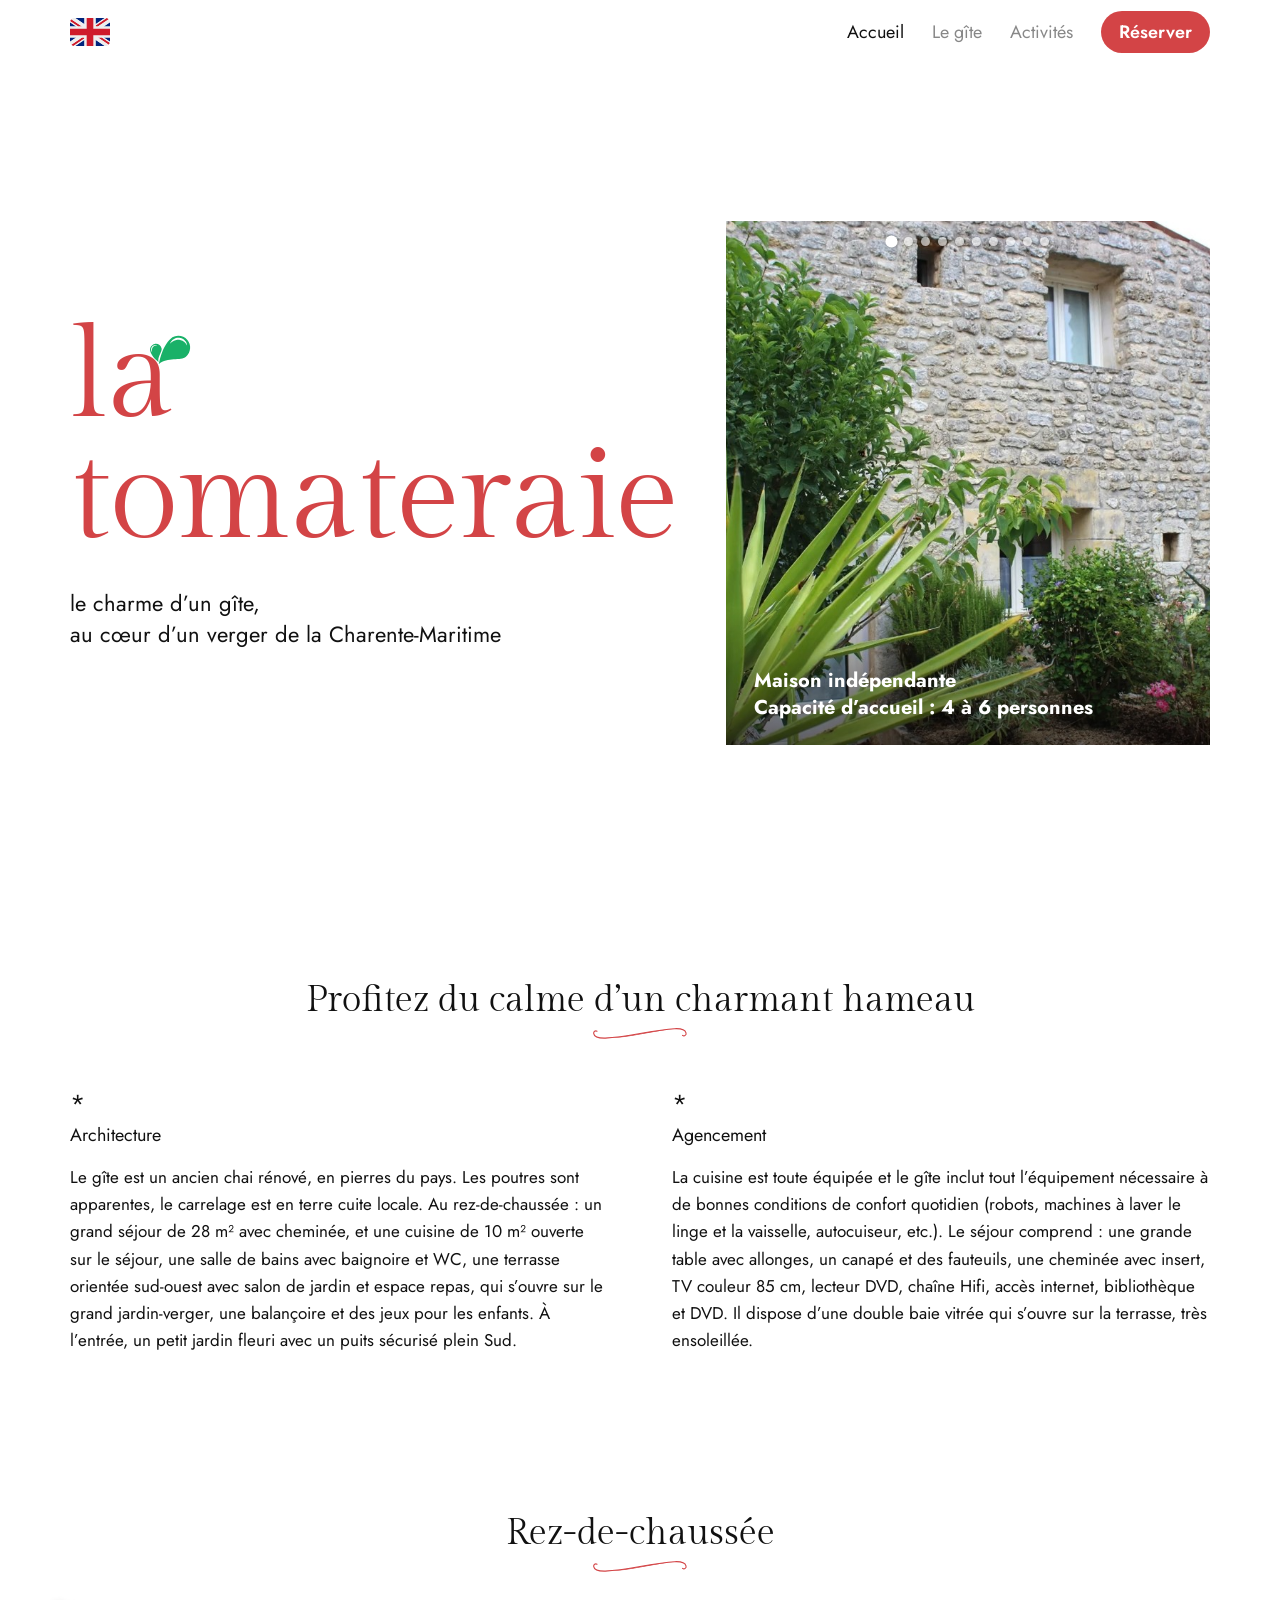
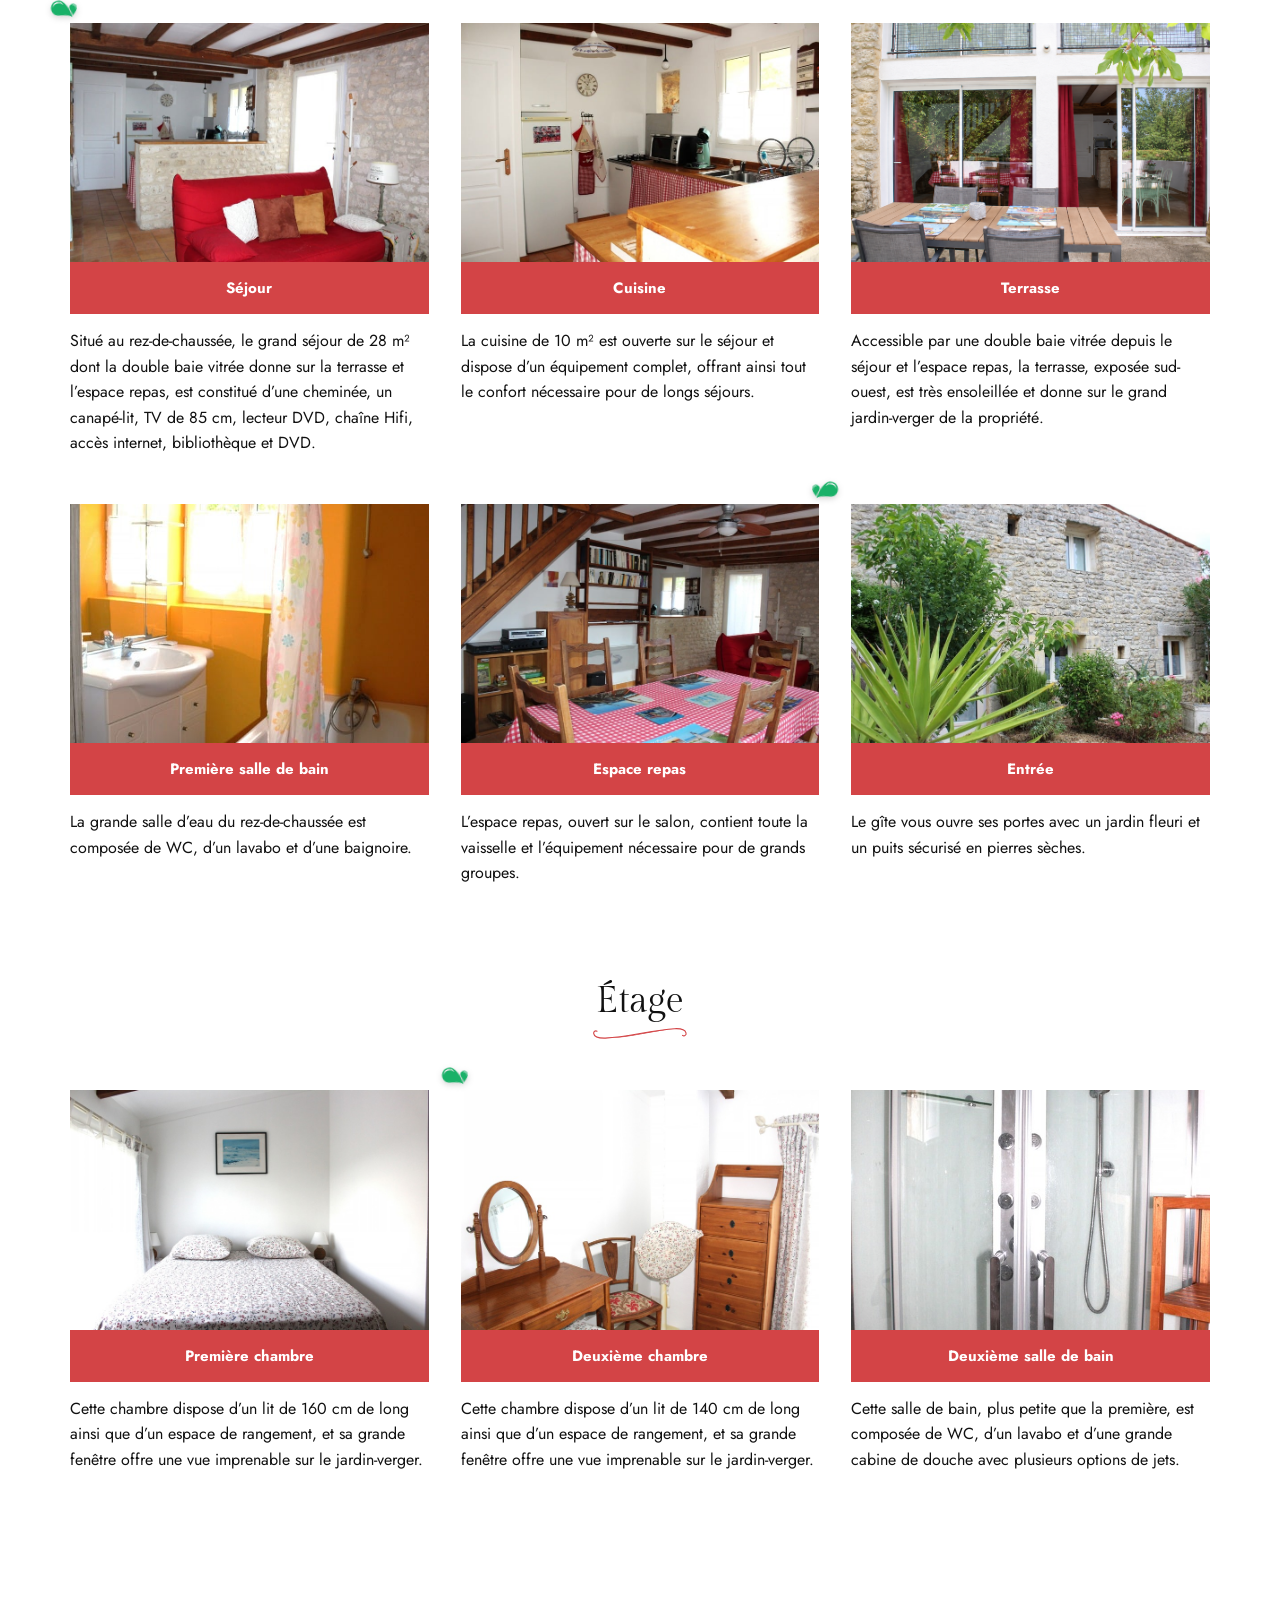
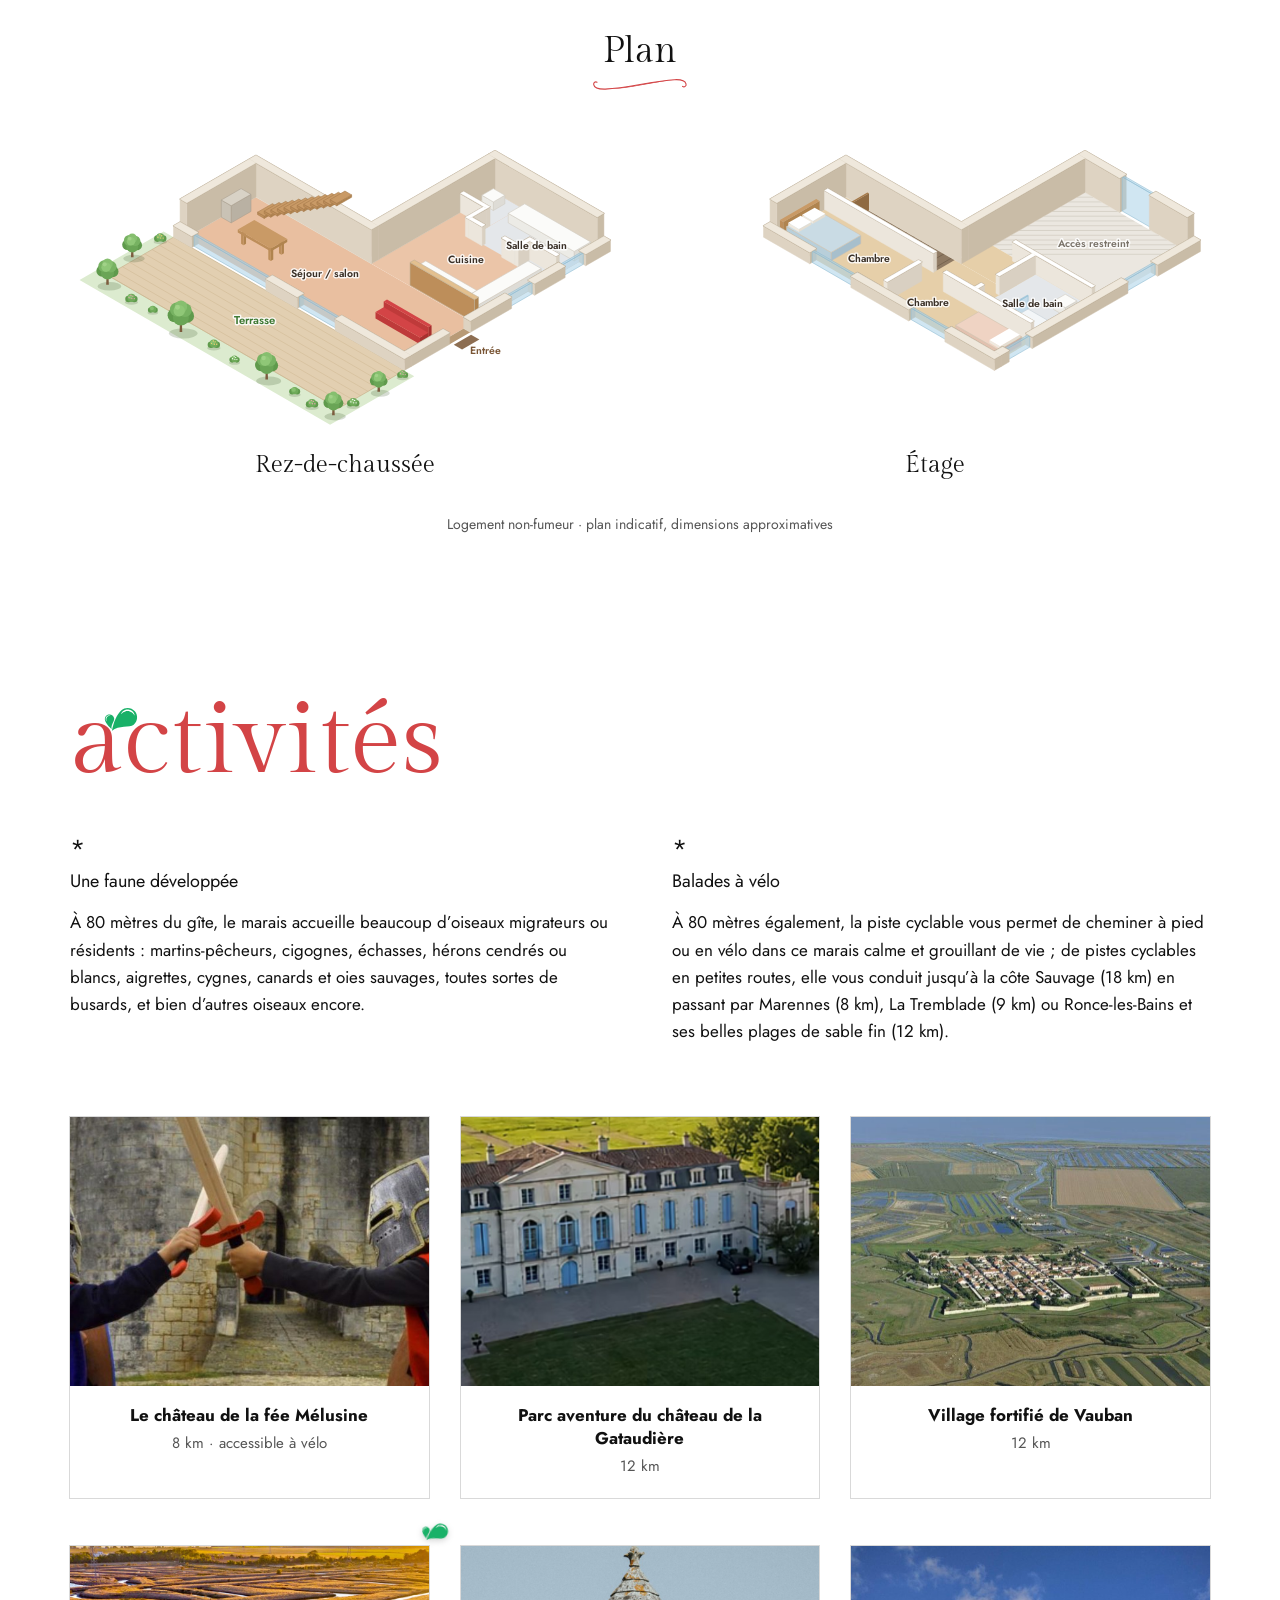
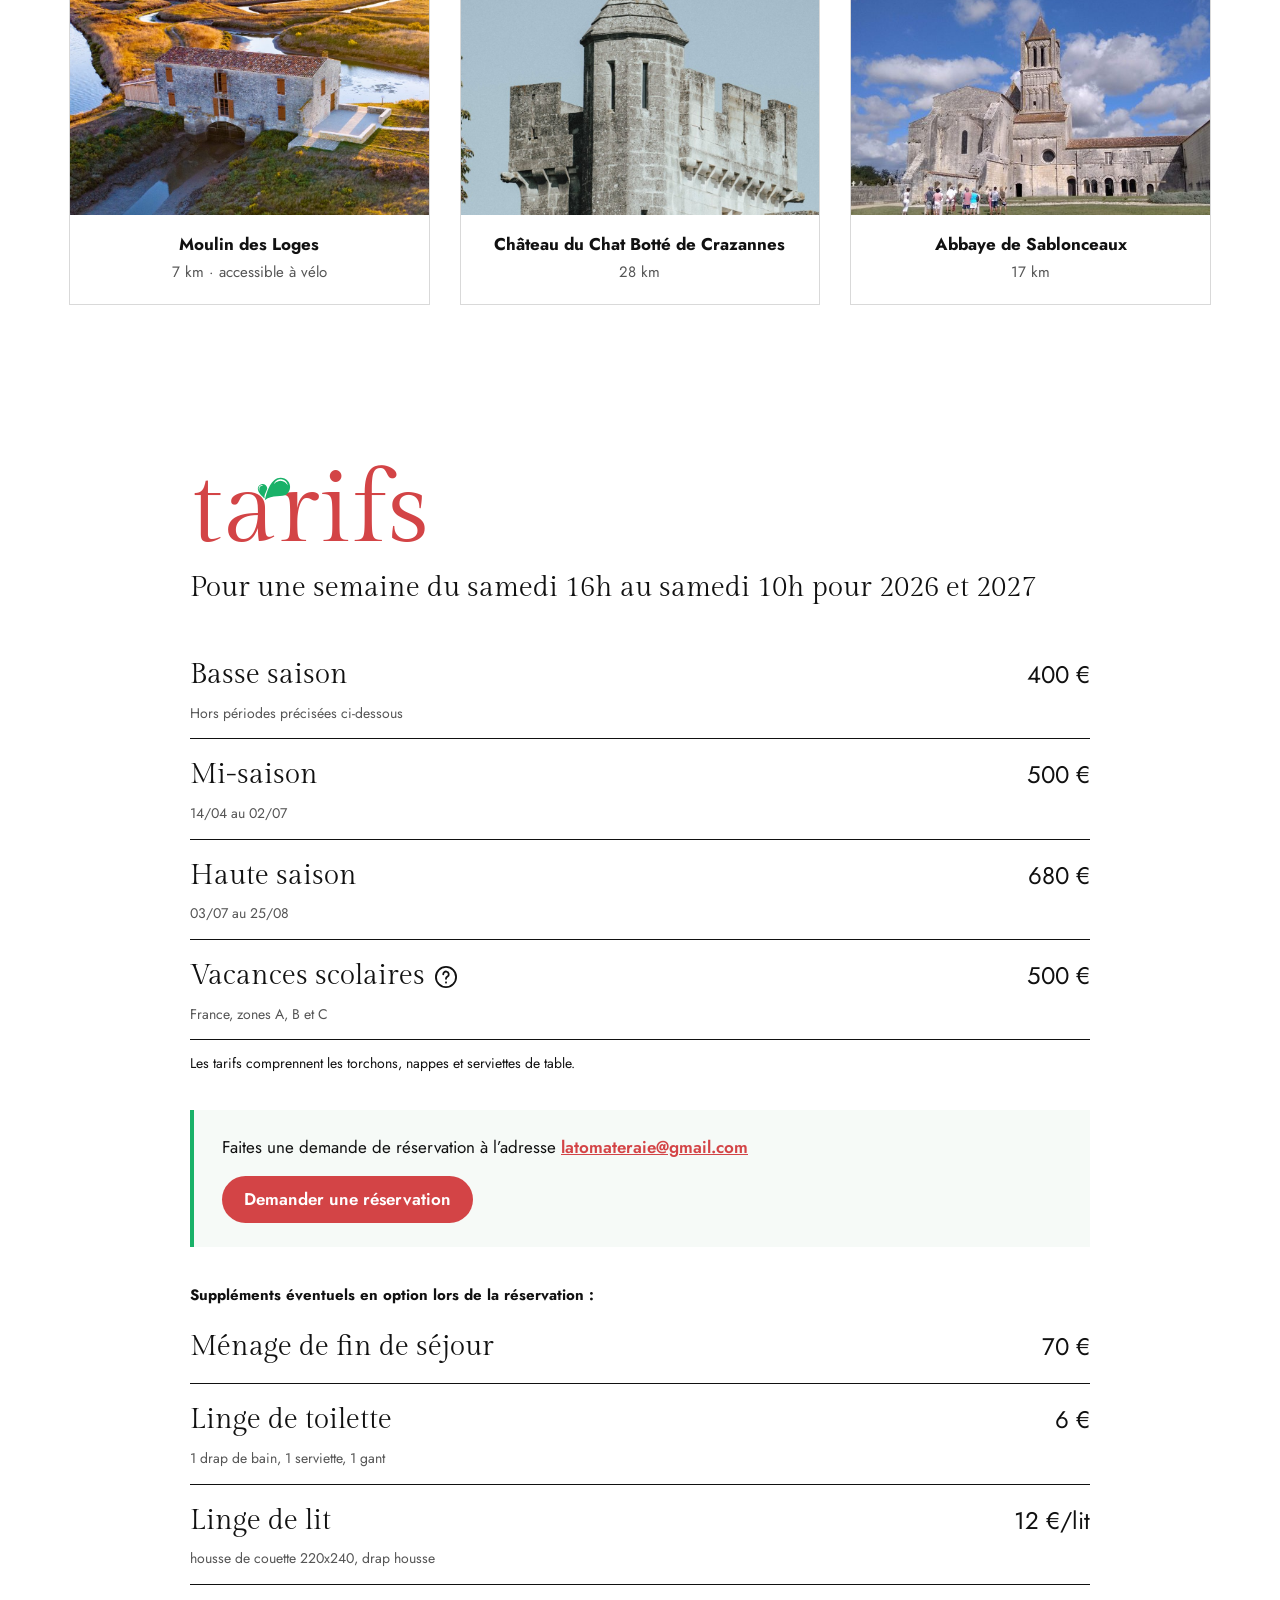
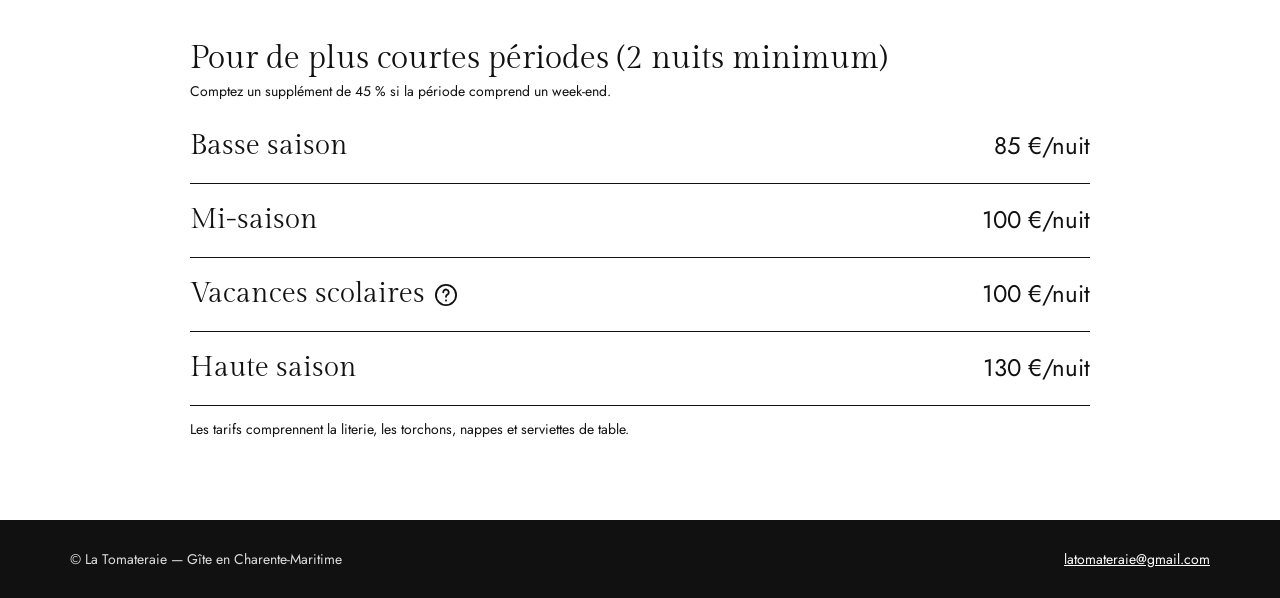
==== commit 70ed0f7b: "better plan" ====
--- a/index.html
+++ b/index.html
@@ -82,7 +82,7 @@
         <h2 class="titre-section">Rez-de-chaussée</h2>
         <div class="grille">
           <article class="piece">
-            <figure>
+            <figure class="coin-feuilles coin-haut-gauche">
               <div class="photo"><img src="assets/img/sejour.jpg" alt="Le séjour avec canapé rouge et cheminée" loading="lazy" width="799" height="538"></div>
               <figcaption>Séjour</figcaption>
             </figure>
@@ -110,7 +110,7 @@
             <p>La grande salle d’eau du rez-de-chaussée est composée de WC, d’un lavabo et d’une baignoire.</p>
           </article>
           <article class="piece">
-            <figure>
+            <figure class="coin-feuilles coin-haut-droit">
               <div class="photo"><img src="assets/img/espace-repas.jpg" alt="L’espace repas avec grande table" loading="lazy" width="800" height="533"></div>
               <figcaption>Espace repas</figcaption>
             </figure>
@@ -137,7 +137,7 @@
             <p>Cette chambre dispose d’un lit de 160&nbsp;cm de long ainsi que d’un espace de rangement, et sa grande fenêtre offre une vue imprenable sur le jardin-verger.</p>
           </article>
           <article class="piece">
-            <figure>
+            <figure class="coin-feuilles coin-haut-gauche">
               <div class="photo"><img src="assets/img/chambre-2.jpg" alt="La deuxième chambre avec mobilier en bois" loading="lazy" width="800" height="533"></div>
               <figcaption>Deuxième chambre</figcaption>
             </figure>
@@ -223,7 +223,7 @@
           <span class="activite-nom">Village fortifié de Vauban</span>
           <span class="activite-distance">12&nbsp;km<span class="visually-hidden"> (s’ouvre dans un nouvel onglet)</span></span>
         </a>
-        <a class="activite" href="https://www.moulin-des-loges.com/" target="_blank" rel="noopener">
+        <a class="activite coin-feuilles coin-haut-droit" href="https://www.moulin-des-loges.com/" target="_blank" rel="noopener">
           <div class="photo"><img src="assets/img/activites/moulin-des-loges.jpg" alt="" loading="lazy"></div>
           <span class="activite-nom">Moulin des Loges</span>
           <span class="activite-distance">7&nbsp;km · accessible à vélo<span class="visually-hidden"> (s’ouvre dans un nouvel onglet)</span></span>
--- a/assets/css/style.css
+++ b/assets/css/style.css
@@ -172,6 +172,14 @@
   font-size: clamp(26px, 3vw, 36px);
   margin-bottom: 48px;
 }
+/* Soulignement calligraphique (arabesque) sous les titres de section */
+.titre-section::after {
+  content: "";
+  display: block;
+  width: 100px; height: 17px;
+  margin: 4px auto 0;
+  background: url("data:image/svg+xml,%3Csvg xmlns='http://www.w3.org/2000/svg' viewBox='0 0 200 34'%3E%3Cpath fill='none' stroke='%23d34446' stroke-width='2.2' stroke-linecap='round' stroke-linejoin='round' d='M14 12.4c-3.4-1.8-7.3.6-6.6 4.8C8.5 23.5 18 26.6 31 26.2C75 24.85 125 9.8 169 7.4c11-.6 21 1.4 23 8.2 1.4 4.8-3.4 7.4-7 5.2'/%3E%3Cpath fill='%23d34446' d='M31 26.2C75 24.85 125 9.8 169 7.4 125 11.9 75 27.2 31 26.2Z'/%3E%3C/svg%3E") center / contain no-repeat;
+}
 
 .presentation { display: grid; grid-template-columns: 1fr 1fr; gap: 64px; }
 .presentation h3 {
@@ -202,6 +210,19 @@
   padding: 14px 10px;
 }
 .piece p { margin: 14px 0 0; font-size: 16px; }
+
+/* ---------- Feuilles décoratives sur le coin de certaines photos ---------- */
+.coin-feuilles { position: relative; }
+.coin-feuilles::after {
+  content: "";
+  position: absolute; top: -30px; z-index: 3;
+  width: 30px; aspect-ratio: 42.2 / 49.5;
+  background: url("../img/logo-feuilles.svg") center / contain no-repeat;
+  filter: drop-shadow(0 2px 3px rgba(0,0,0,.18));
+  pointer-events: none;
+}
+.coin-haut-droit::after { right: -22px; transform: rotate(8deg); }
+.coin-haut-gauche::after { left: -22px; transform: scaleX(-1) rotate(8deg); }
 
 /* ---------- Plan en perspective ---------- */
 .plans { display: grid; grid-template-columns: 1fr 1fr; gap: 40px; align-items: end; }
@@ -376,6 +397,9 @@
   .grille { grid-template-columns: repeat(2, 1fr); gap: 40px 20px; }
 }
 @media (max-width: 600px) {
+  .coin-feuilles::after { width: 26px; top: -26px; }
+  .coin-haut-droit::after { right: -14px; }
+  .coin-haut-gauche::after { left: -14px; }
   .plan-etiquette { font-size: 14px; }
   .plan-etiquette .plan-surface { font-size: 12.5px; }
   .plan-etiquette.petit { font-size: 12px; }
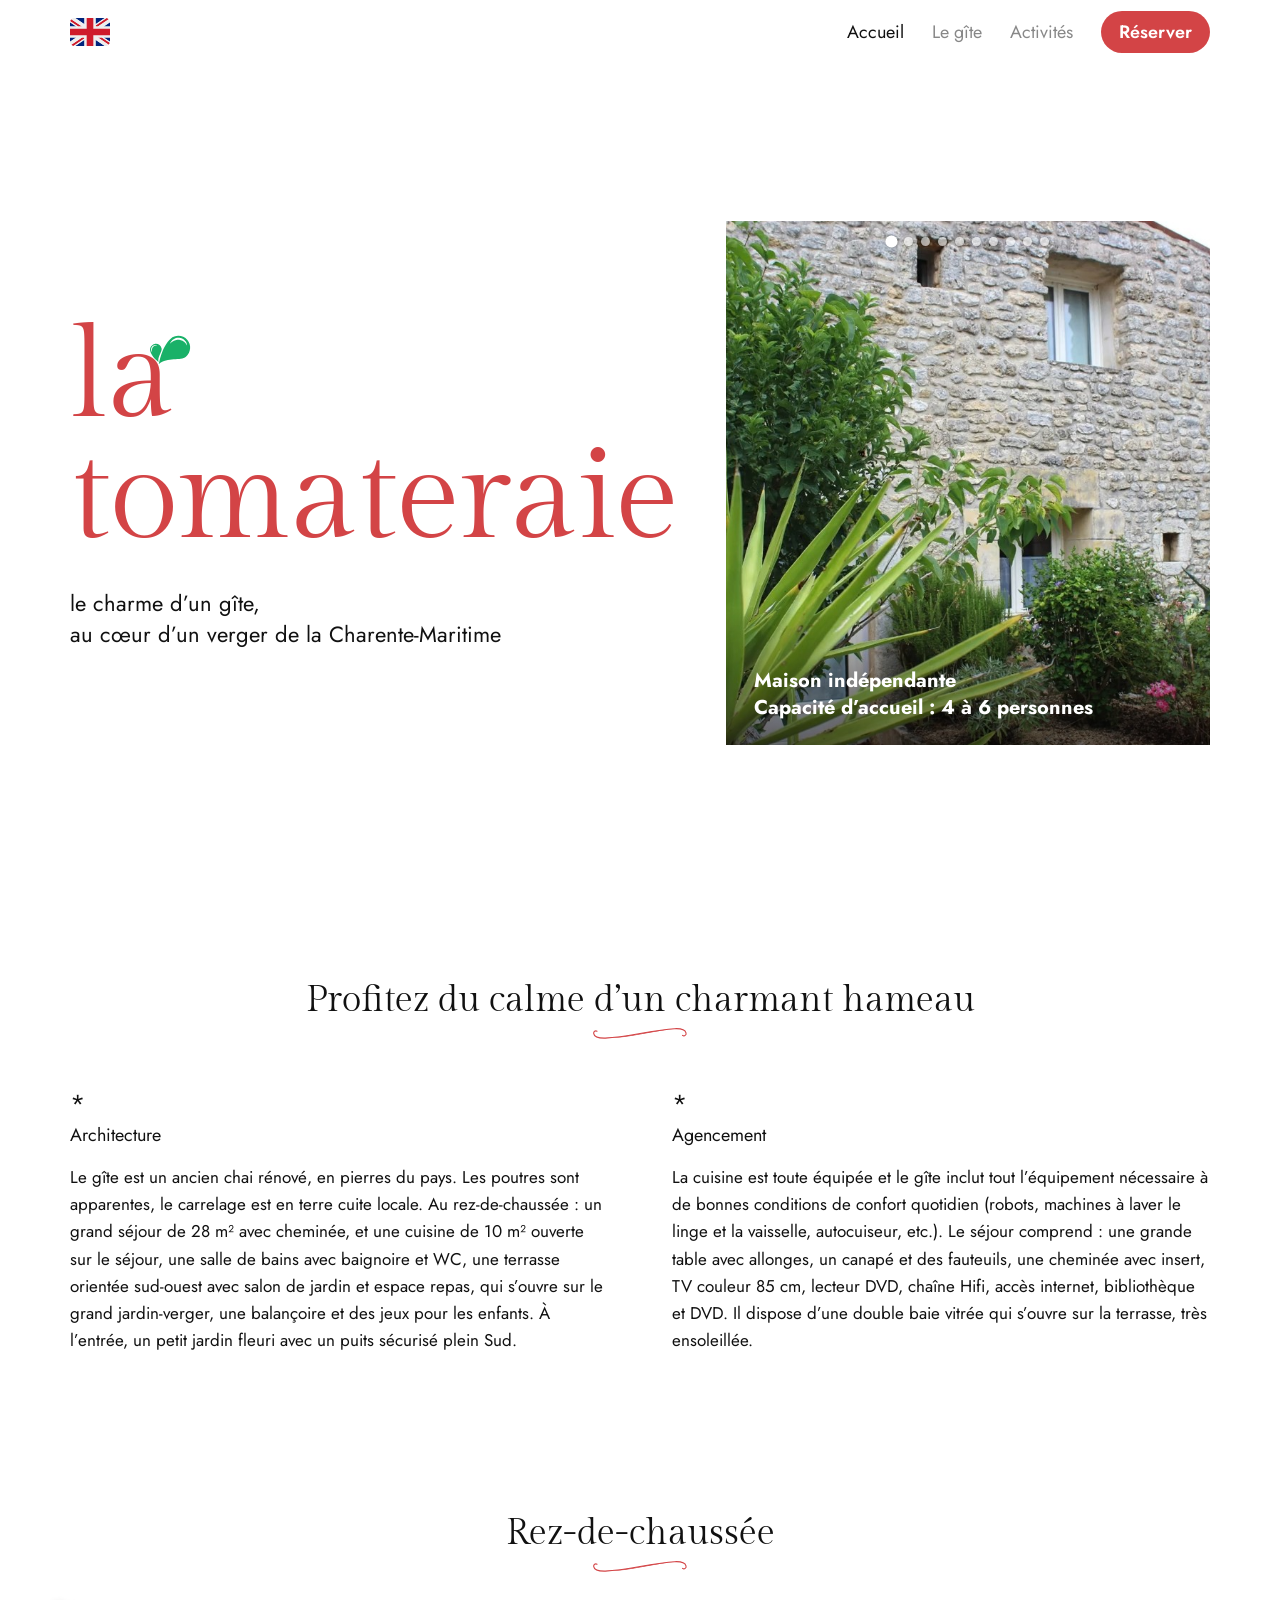
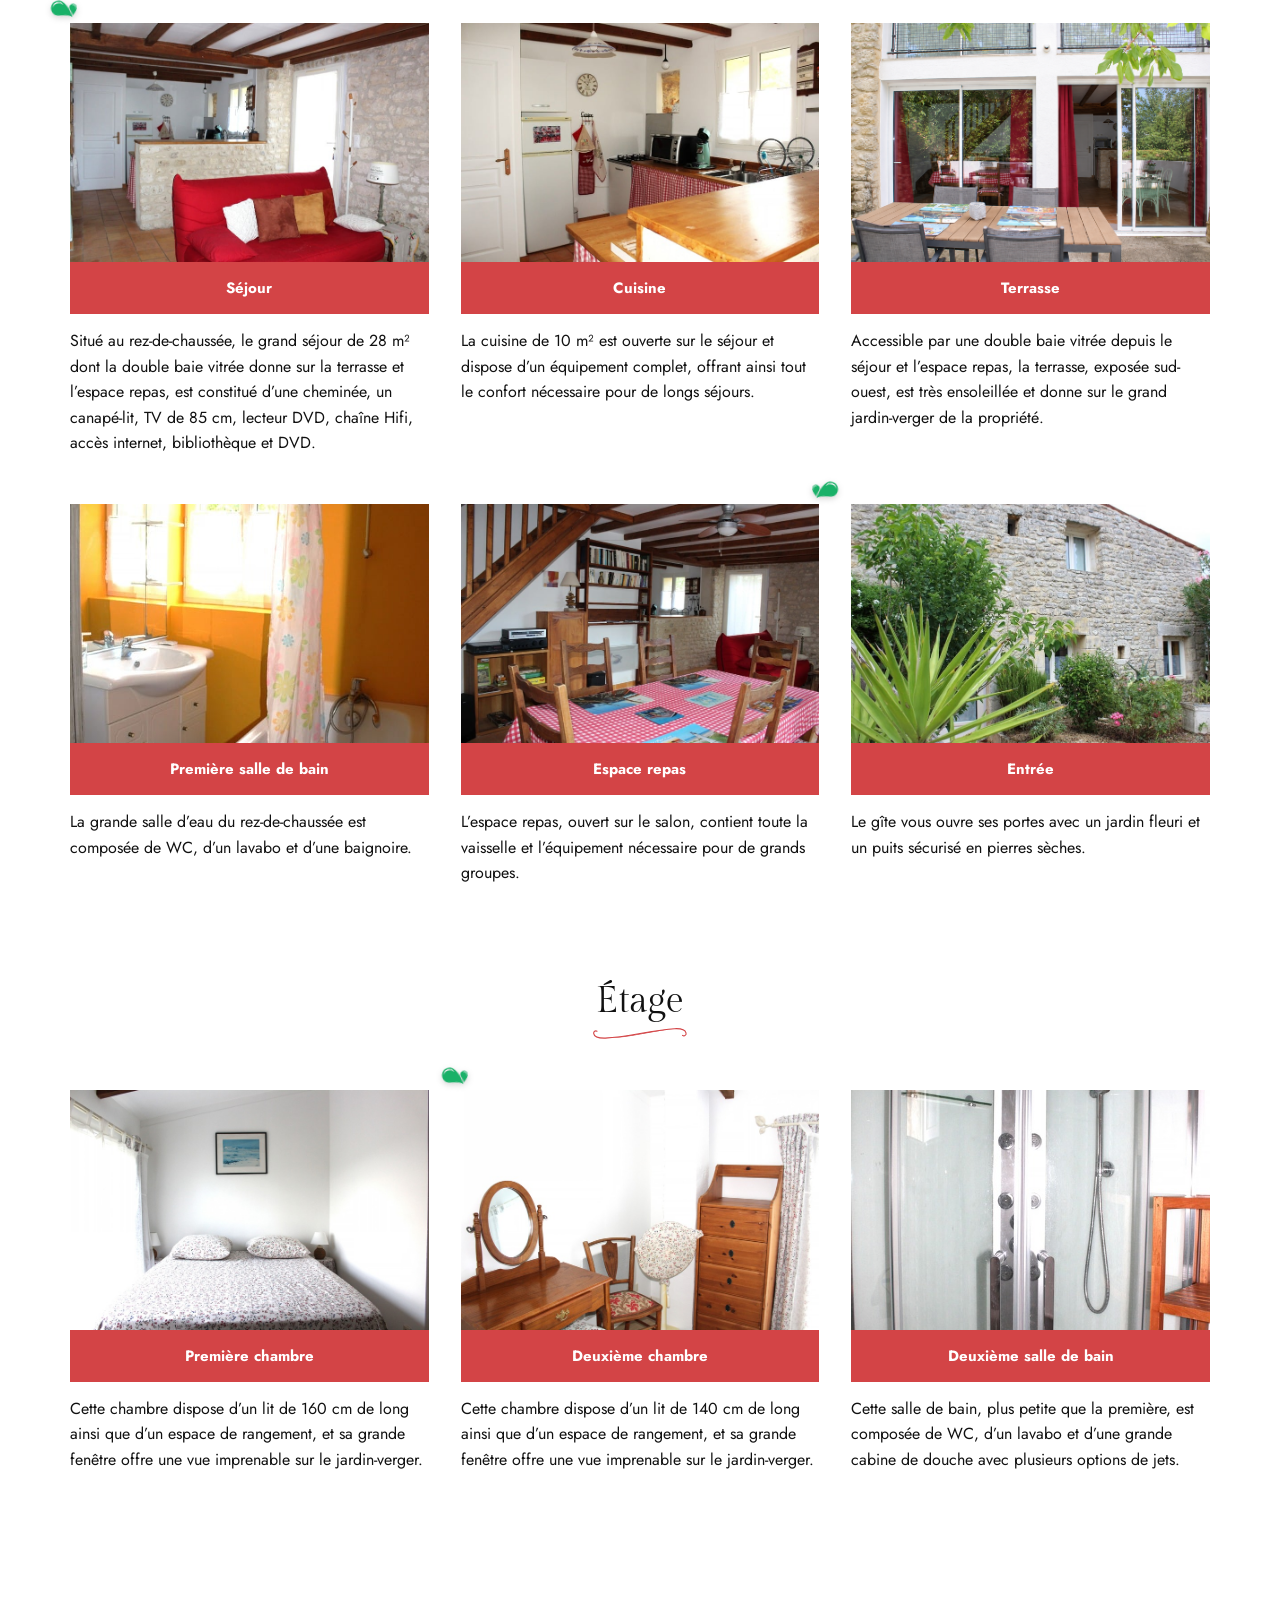
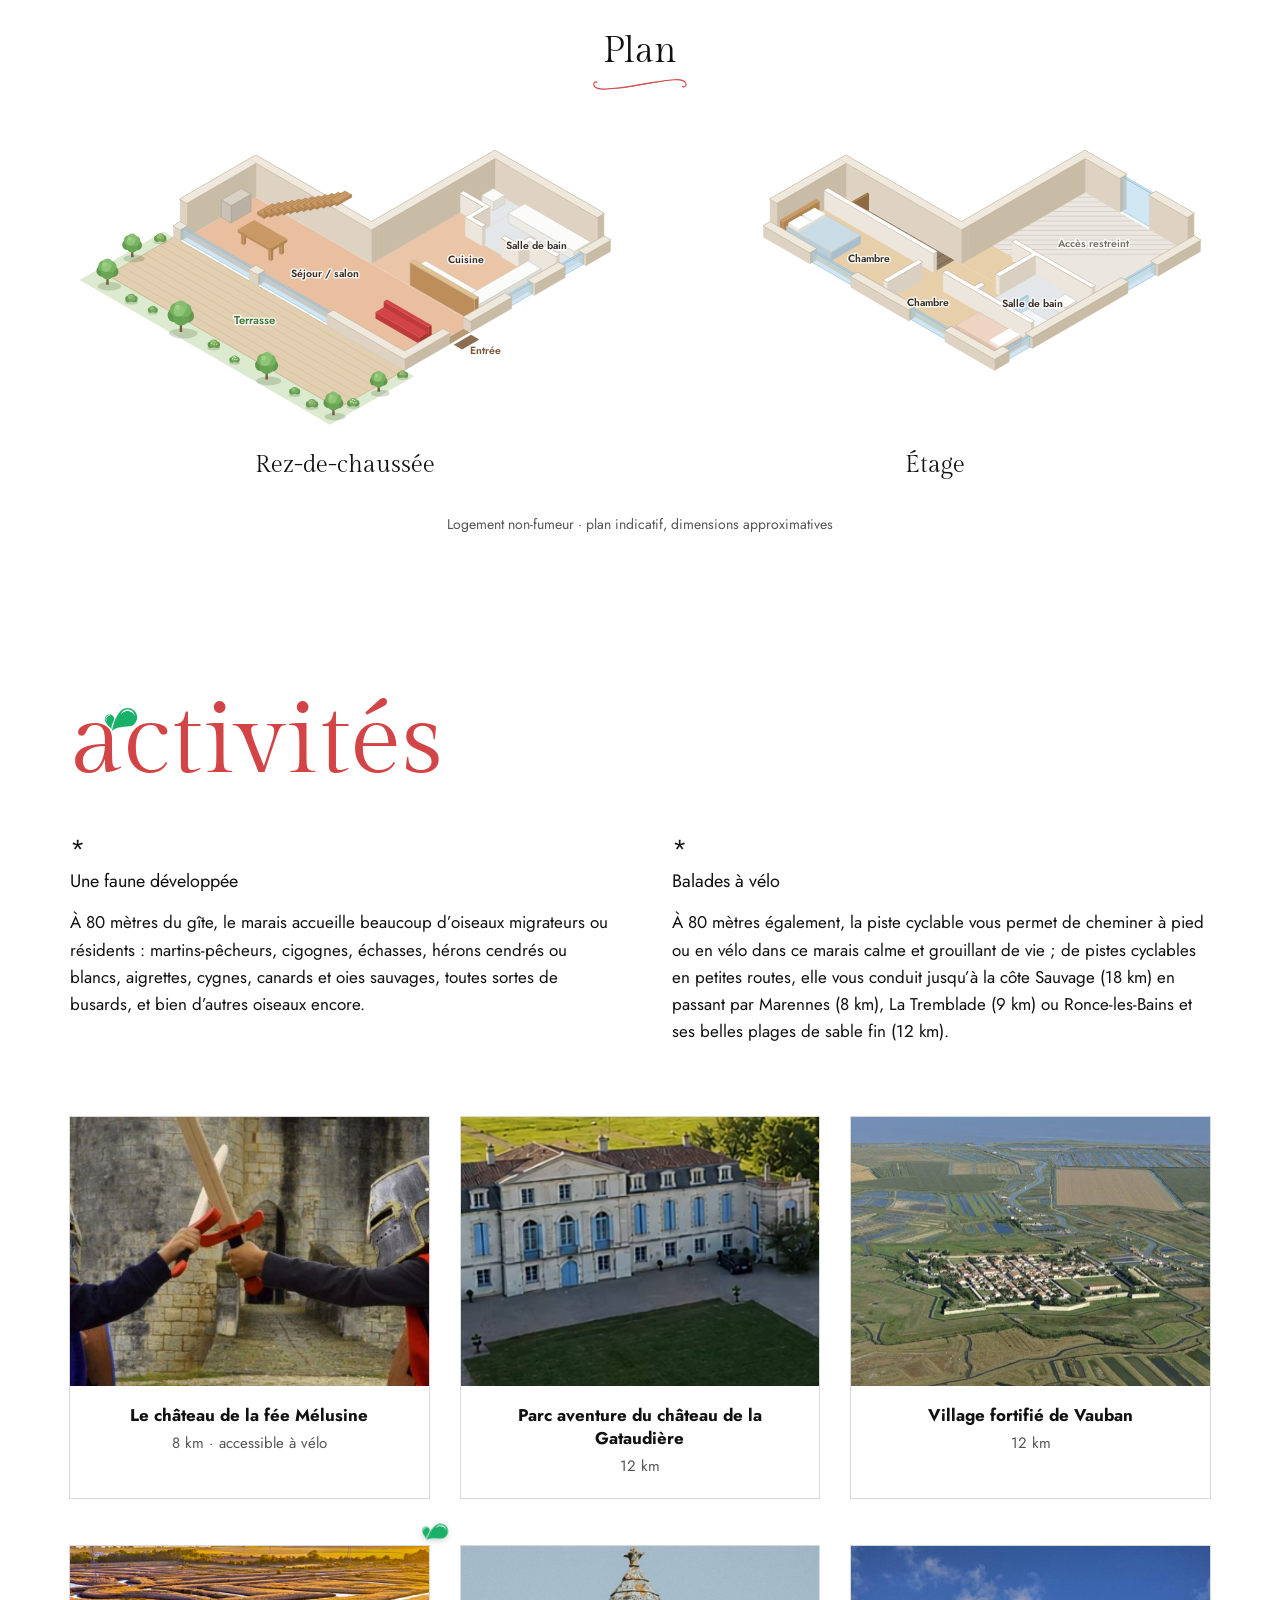
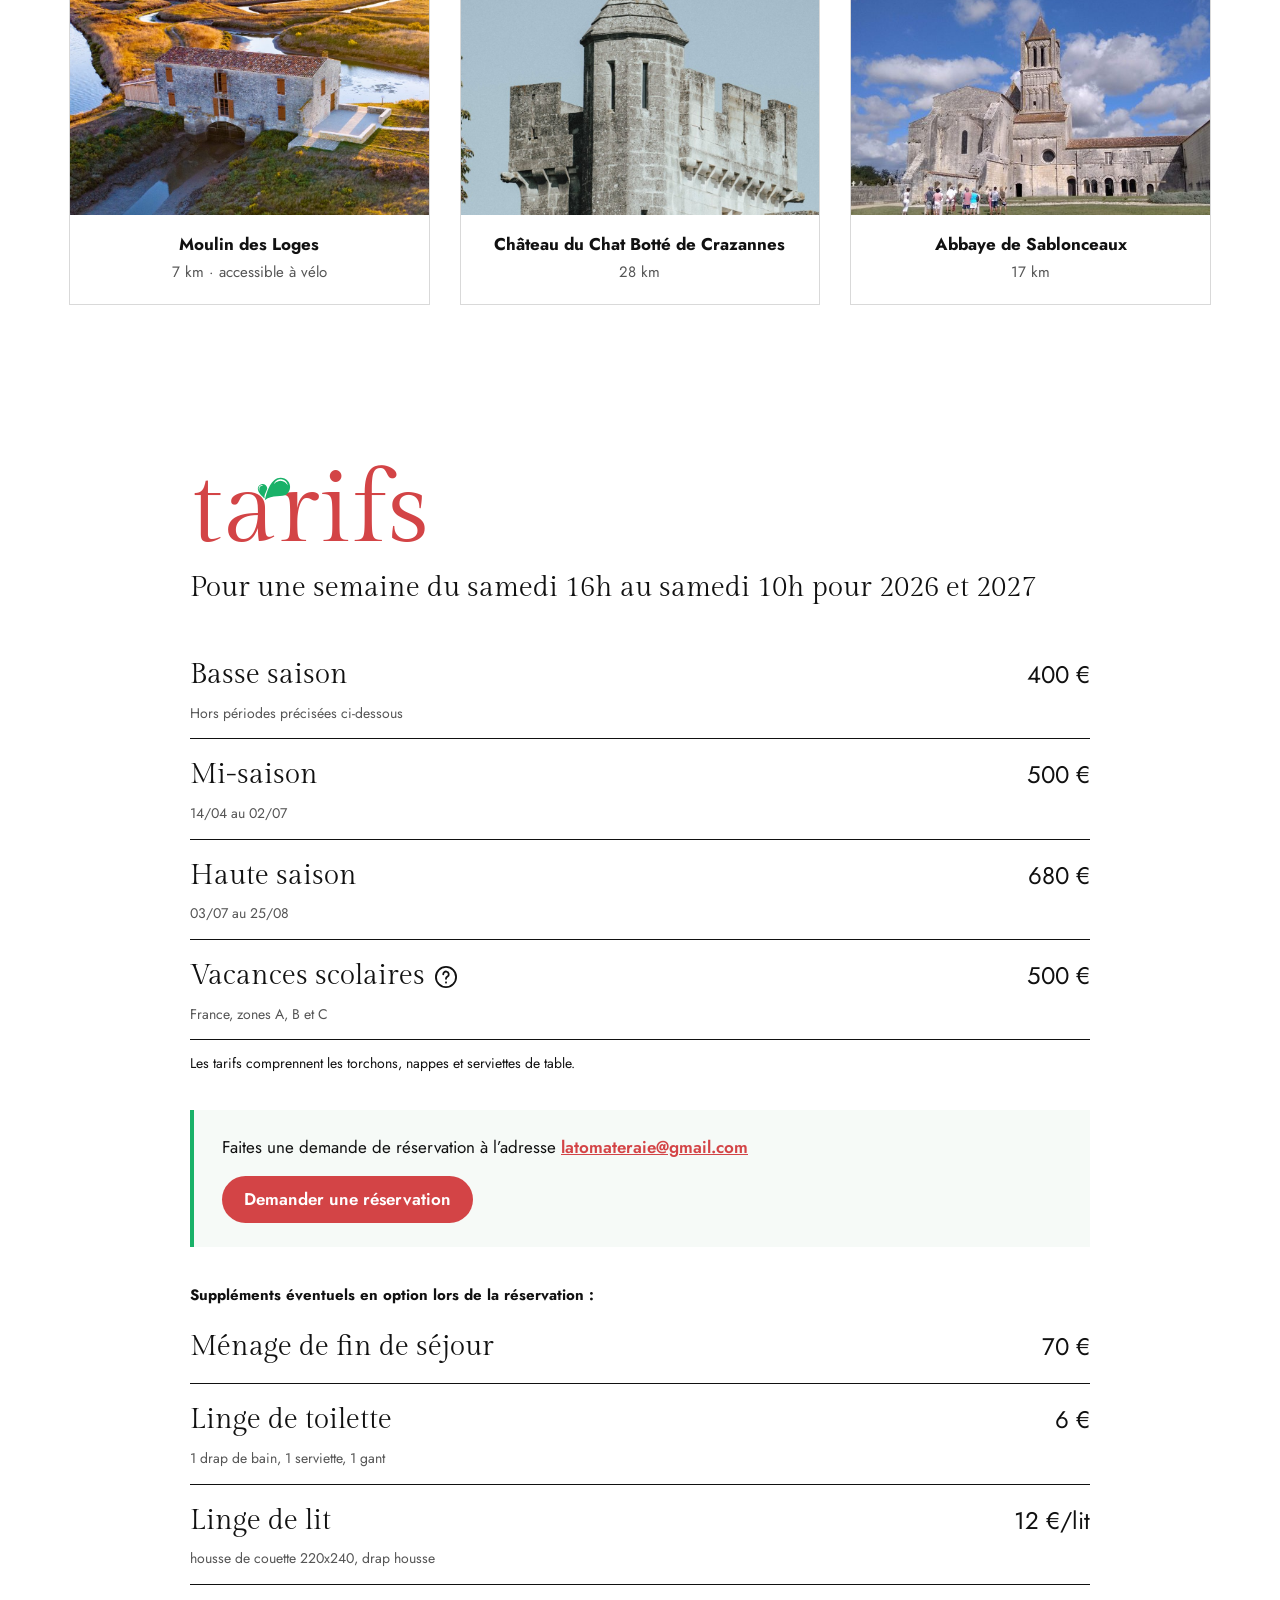
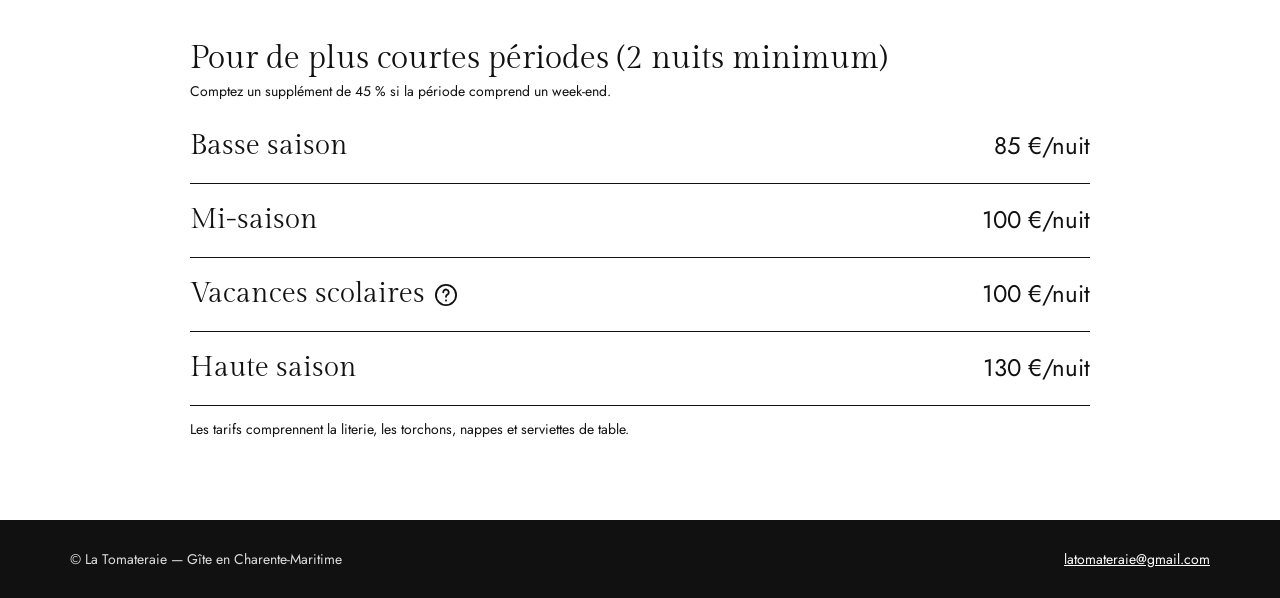
==== commit 59cdf461: "better glasses" ====
--- a/index.html
+++ b/index.html
@@ -165,9 +165,9 @@
           <title id="plan-rdc-fr-titre">Vue en perspective du rez-de-chaussée : séjour-salon avec cheminée, escalier, espace repas et canapé, cuisine ouverte, salle de bain avec baignoire et WC, et terrasse donnant sur le jardin.</title>
           <defs></defs>
           <polygon points="-226.9,119 36.4,271 -52,322 -315.2,170" fill="#dcebcf"/><polygon points="-216.5,125 26,265 -43.3,305 -285.8,165" fill="#e2cfb1" stroke="#c3a983" stroke-width=".6"/><line x1="-223.4" y1="129" x2="19.1" y2="269" stroke="#cdb48f" stroke-width=".5"/><line x1="-231.2" y1="133.5" x2="11.3" y2="273.5" stroke="#cdb48f" stroke-width=".5"/><line x1="-239" y1="138" x2="3.5" y2="278" stroke="#cdb48f" stroke-width=".5"/><line x1="-246.8" y1="142.5" x2="-4.3" y2="282.5" stroke="#cdb48f" stroke-width=".5"/><line x1="-254.6" y1="147" x2="-12.1" y2="287" stroke="#cdb48f" stroke-width=".5"/><line x1="-262.4" y1="151.5" x2="-19.9" y2="291.5" stroke="#cdb48f" stroke-width=".5"/><line x1="-270.2" y1="156" x2="-27.7" y2="296" stroke="#cdb48f" stroke-width=".5"/><line x1="-278" y1="160.5" x2="-35.5" y2="300.5" stroke="#cdb48f" stroke-width=".5"/><line x1="-285.8" y1="165" x2="-43.3" y2="305" stroke="#cdb48f" stroke-width=".5"/><polygon points="-129.9,83 98.7,215 26,257 -202.6,125" fill="#e9bfa0"/><polygon points="121.2,78 228.6,140 98.7,215 -8.7,153" fill="#ebc5a8"/><polygon points="149,94 228.6,140 174.9,171 95.3,125" fill="#e4e7ea"/><polygon points="121.2,78 149,94 114.3,114 86.6,98" fill="#e4e7ea"/><polygon points="88.3,221 95.3,225 73.6,237.5 66.7,233.5" fill="#b89a76"/><polygon points="96.1,227.5 104.8,232.5 86.6,243 77.9,238" fill="#8d6e52"/>
-          <polygon points="235.6,136 228.6,140 228.6,104 235.6,100" fill="#c9bca7" stroke="#c9bca7" stroke-width=".5"/><polygon points="114.3,74 228.6,140 228.6,104 114.3,38" fill="#ded3c2" stroke="#ded3c2" stroke-width=".5"/><polygon points="121.2,78 -1.7,149 -1.7,113 121.2,42" fill="#c9bca7" stroke="#c9bca7" stroke-width=".5"/><polygon points="-8.7,145 -1.7,149 -1.7,113 -8.7,109" fill="#ded3c2" stroke="#ded3c2" stroke-width=".5"/><polygon points="131.6,90 119.5,97 119.5,88 131.6,81" fill="#dedcd6" stroke="#cfcac0" stroke-width=".6" stroke-linejoin="round"/><polygon points="107.4,90 119.5,97 119.5,88 107.4,81" fill="#ecebe6" stroke="#cfcac0" stroke-width=".6" stroke-linejoin="round"/><polygon points="119.5,74 131.6,81 119.5,88 107.4,81" fill="#fbfbf9" stroke="#cfcac0" stroke-width=".6" stroke-linejoin="round"/><polygon points="116,113 112.6,115 112.6,95 116,93" fill="#d9d0c2" stroke="#d9d0c2" stroke-width=".5"/><polygon points="84.9,99 112.6,115 112.6,95 84.9,79" fill="#ece6dc" stroke="#ece6dc" stroke-width=".5"/><polygon points="112.6,115 93.5,126 93.5,106 112.6,95" fill="#d9d0c2" stroke="#d9d0c2" stroke-width=".5"/><polygon points="90.1,124 93.5,126 93.5,106 90.1,104" fill="#ece6dc" stroke="#ece6dc" stroke-width=".5"/><polygon points="221.7,140 204.4,150 204.4,140 221.7,130" fill="#dedcd6" stroke="#cfcac0" stroke-width=".6" stroke-linejoin="round"/><polygon points="135.1,110 204.4,150 204.4,140 135.1,100" fill="#ecebe6" stroke="#cfcac0" stroke-width=".6" stroke-linejoin="round"/><polygon points="152.4,90 221.7,130 204.4,140 135.1,100" fill="#fbfbf9" stroke="#cfcac0" stroke-width=".6" stroke-linejoin="round"/><polygon points="110.9,132 107.4,134 107.4,114 110.9,112" fill="#d9d0c2" stroke="#d9d0c2" stroke-width=".5"/><polygon points="93.5,126 107.4,134 107.4,114 93.5,106" fill="#ece6dc" stroke="#ece6dc" stroke-width=".5"/><polygon points="-1.7,149 -8.7,153 -8.7,117 -1.7,113" fill="#c9bca7" stroke="#c9bca7" stroke-width=".5"/><polygon points="-136.8,79 -8.7,153 -8.7,117 -136.8,43" fill="#ded3c2" stroke="#ded3c2" stroke-width=".5"/><polygon points="-129.9,83 -202.6,125 -202.6,89 -129.9,47" fill="#c9bca7" stroke="#c9bca7" stroke-width=".5"/><polygon points="-209.6,121 -202.6,125 -202.6,89 -209.6,85" fill="#ded3c2" stroke="#ded3c2" stroke-width=".5"/><polygon points="-135.1,98 -155.9,110 -155.9,92 -135.1,80" fill="#b9b1a3" stroke="#a99f8f" stroke-width=".6" stroke-linejoin="round"/><polygon points="-166.3,104 -155.9,110 -155.9,92 -166.3,86" fill="#c9c2b5" stroke="#a99f8f" stroke-width=".6" stroke-linejoin="round"/><polygon points="-145.5,74 -135.1,80 -155.9,92 -166.3,86" fill="#d8d2c6" stroke="#a99f8f" stroke-width=".6" stroke-linejoin="round"/><polygon points="-105.7,96.3 -121.2,105.3 -121.2,102.8 -105.7,93.8" fill="#b0844f" stroke="#a5794a" stroke-width=".6" stroke-linejoin="round"/><polygon points="-128.2,101.3 -121.2,105.3 -121.2,102.8 -128.2,98.8" fill="#bd8e5a" stroke="#a5794a" stroke-width=".6" stroke-linejoin="round"/><polygon points="-112.6,89.8 -105.7,93.8 -121.2,102.8 -128.2,98.8" fill="#c99a66" stroke="#a5794a" stroke-width=".6" stroke-linejoin="round"/><polygon points="-98.7,95.1 -114.3,104.1 -114.3,101.6 -98.7,92.6" fill="#b0844f" stroke="#a5794a" stroke-width=".6" stroke-linejoin="round"/><polygon points="-121.2,100.1 -114.3,104.1 -114.3,101.6 -121.2,97.6" fill="#bd8e5a" stroke="#a5794a" stroke-width=".6" stroke-linejoin="round"/><polygon points="-105.7,88.6 -98.7,92.6 -114.3,101.6 -121.2,97.6" fill="#c99a66" stroke="#a5794a" stroke-width=".6" stroke-linejoin="round"/><polygon points="-91.8,93.9 -107.4,102.9 -107.4,100.4 -91.8,91.4" fill="#b0844f" stroke="#a5794a" stroke-width=".6" stroke-linejoin="round"/><polygon points="-114.3,98.9 -107.4,102.9 -107.4,100.4 -114.3,96.4" fill="#bd8e5a" stroke="#a5794a" stroke-width=".6" stroke-linejoin="round"/><polygon points="-98.7,87.4 -91.8,91.4 -107.4,100.4 -114.3,96.4" fill="#c99a66" stroke="#a5794a" stroke-width=".6" stroke-linejoin="round"/><polygon points="-129,125.5 -131.6,127 -131.6,115 -129,113.5" fill="#b0844f"/><polygon points="-134.2,125.5 -131.6,127 -131.6,115 -134.2,113.5" fill="#bd8e5a"/><polygon points="-131.6,112 -129,113.5 -131.6,115 -134.2,113.5" fill="#b0844f"/><polygon points="-140.3,132 -142.9,133.5 -142.9,121.5 -140.3,120" fill="#b0844f"/><polygon points="-145.5,132 -142.9,133.5 -142.9,121.5 -145.5,120" fill="#bd8e5a"/><polygon points="-142.9,118.5 -140.3,120 -142.9,121.5 -145.5,120" fill="#b0844f"/><polygon points="-190.5,132 -197.5,136 -197.5,124 -190.5,120" fill="#c9bca7" stroke="#c9bca7" stroke-width=".5"/><polygon points="-216.5,125 -197.5,136 -197.5,124 -216.5,113" fill="#ded3c2" stroke="#ded3c2" stroke-width=".5"/><polygon points="-100.5,142 -103.1,143.5 -103.1,131.5 -100.5,130" fill="#b0844f"/><polygon points="-105.7,142 -103.1,143.5 -103.1,131.5 -105.7,130" fill="#bd8e5a"/><polygon points="-103.1,128.5 -100.5,130 -103.1,131.5 -105.7,130" fill="#b0844f"/><polygon points="-111.7,148.5 -114.3,150 -114.3,138 -111.7,136.5" fill="#b0844f"/><polygon points="-116.9,148.5 -114.3,150 -114.3,138 -116.9,136.5" fill="#bd8e5a"/><polygon points="-114.3,135 -111.7,136.5 -114.3,138 -116.9,136.5" fill="#b0844f"/><polygon points="-97,130 -114.3,140 -114.3,137 -97,127" fill="#b0844f"/><polygon points="-149,120 -114.3,140 -114.3,137 -149,117" fill="#bd8e5a"/><polygon points="-131.6,107 -97,127 -114.3,137 -149,117" fill="#c99a66"/><polygon points="145.5,152 142,154 142,134 145.5,132" fill="#d9d0c2" stroke="#d9d0c2" stroke-width=".5"/><polygon points="128.2,146 142,154 142,134 128.2,126" fill="#ece6dc" stroke="#ece6dc" stroke-width=".5"/><polygon points="242.5,140 216.5,155 216.5,143 242.5,128" fill="#c9bca7" stroke="#c9bca7" stroke-width=".5"/><polygon points="209.6,151 216.5,155 216.5,143 209.6,139" fill="#ded3c2" stroke="#ded3c2" stroke-width=".5"/><polygon points="161.1,147 145.5,156 145.5,136 161.1,127" fill="#d9d0c2" stroke="#d9d0c2" stroke-width=".5"/><polygon points="142,154 145.5,156 145.5,136 142,134" fill="#ece6dc" stroke="#ece6dc" stroke-width=".5"/><polygon points="188.8,163 185.3,165 185.3,145 188.8,143" fill="#d9d0c2" stroke="#d9d0c2" stroke-width=".5"/><polygon points="157.6,149 185.3,165 185.3,145 157.6,129" fill="#ece6dc" stroke="#ece6dc" stroke-width=".5"/><polygon points="213.9,153.5 192.3,166 192.3,154 213.9,141.5" fill="rgba(170,210,232,.55)" stroke="#8dbbd2" stroke-width=".6" stroke-linejoin="round"/><polygon points="190.5,165 192.3,166 192.3,154 190.5,153" fill="rgba(170,210,232,.55)" stroke="#8dbbd2" stroke-width=".6" stroke-linejoin="round"/><polygon points="212.2,140.5 213.9,141.5 192.3,154 190.5,153" fill="rgba(170,210,232,.55)" stroke="#8dbbd2" stroke-width=".6" stroke-linejoin="round"/><polygon points="-115.2,178.5 -116.9,179.5 -116.9,167.5 -115.2,166.5" fill="rgba(170,210,232,.55)" stroke="#8dbbd2" stroke-width=".6" stroke-linejoin="round"/><polygon points="-194.9,134.5 -116.9,179.5 -116.9,167.5 -194.9,122.5" fill="rgba(170,210,232,.55)" stroke="#8dbbd2" stroke-width=".6" stroke-linejoin="round"/><polygon points="-193.1,121.5 -115.2,166.5 -116.9,167.5 -194.9,122.5" fill="rgba(170,210,232,.55)" stroke="#8dbbd2" stroke-width=".6" stroke-linejoin="round"/><polygon points="-79.7,196 -86.6,200 -86.6,188 -79.7,184" fill="#c9bca7" stroke="#c9bca7" stroke-width=".5"/><polygon points="-119.5,181 -86.6,200 -86.6,188 -119.5,169" fill="#ded3c2" stroke="#ded3c2" stroke-width=".5"/><polygon points="102.2,197 90.1,204 90.1,188 102.2,181" fill="#dedcd6" stroke="#cfcac0" stroke-width=".6" stroke-linejoin="round"/><polygon points="36.4,173 90.1,204 90.1,188 36.4,157" fill="#ecebe6" stroke="#cfcac0" stroke-width=".6" stroke-linejoin="round"/><polygon points="48.5,150 102.2,181 90.1,188 36.4,157" fill="#fbfbf9" stroke="#cfcac0" stroke-width=".6" stroke-linejoin="round"/><polygon points="169.7,174 103.9,212 103.9,196 169.7,158" fill="#dedcd6" stroke="#cfcac0" stroke-width=".6" stroke-linejoin="round"/><polygon points="90.1,204 103.9,212 103.9,196 90.1,188" fill="#ecebe6" stroke="#cfcac0" stroke-width=".6" stroke-linejoin="round"/><polygon points="155.9,150 169.7,158 103.9,196 90.1,188" fill="#fbfbf9" stroke="#cfcac0" stroke-width=".6" stroke-linejoin="round"/><polygon points="194.9,167.5 162.8,186 162.8,174 194.9,155.5" fill="#c9bca7" stroke="#c9bca7" stroke-width=".5"/><polygon points="155.9,182 162.8,186 162.8,174 155.9,170" fill="#ded3c2" stroke="#ded3c2" stroke-width=".5"/><polygon points="160.2,184.5 136,198.5 136,186.5 160.2,172.5" fill="rgba(170,210,232,.55)" stroke="#8dbbd2" stroke-width=".6" stroke-linejoin="round"/><polygon points="134.2,197.5 136,198.5 136,186.5 134.2,185.5" fill="rgba(170,210,232,.55)" stroke="#8dbbd2" stroke-width=".6" stroke-linejoin="round"/><polygon points="158.5,171.5 160.2,172.5 136,186.5 134.2,185.5" fill="rgba(170,210,232,.55)" stroke="#8dbbd2" stroke-width=".6" stroke-linejoin="round"/><polygon points="103.9,212 99.6,214.5 99.6,190.5 103.9,188" fill="#b0844f" stroke="#bfae94" stroke-width=".6" stroke-linejoin="round"/><polygon points="32,175.5 99.6,214.5 99.6,190.5 32,151.5" fill="#bd8e5a" stroke="#bfae94" stroke-width=".6" stroke-linejoin="round"/><polygon points="36.4,149 103.9,188 99.6,190.5 32,151.5" fill="#e3c08f" stroke="#bfae94" stroke-width=".6" stroke-linejoin="round"/><polygon points="-42.4,220.5 -44.2,221.5 -44.2,209.5 -42.4,208.5" fill="rgba(170,210,232,.55)" stroke="#8dbbd2" stroke-width=".6" stroke-linejoin="round"/><polygon points="-84,198.5 -44.2,221.5 -44.2,209.5 -84,186.5" fill="rgba(170,210,232,.55)" stroke="#8dbbd2" stroke-width=".6" stroke-linejoin="round"/><polygon points="-82.3,185.5 -42.4,208.5 -44.2,209.5 -84,186.5" fill="rgba(170,210,232,.55)" stroke="#8dbbd2" stroke-width=".6" stroke-linejoin="round"/><polygon points="138.6,200 95.3,225 95.3,213 138.6,188" fill="#c9bca7" stroke="#c9bca7" stroke-width=".5"/><polygon points="88.3,221 95.3,225 95.3,213 88.3,209" fill="#ded3c2" stroke="#ded3c2" stroke-width=".5"/><polygon points="54.6,230.5 51.1,232.5 51.1,219.5 54.6,217.5" fill="#a8302f"/><polygon points="4.3,205.5 51.1,232.5 51.1,219.5 4.3,192.5" fill="#bf3a3a"/><polygon points="7.8,190.5 54.6,217.5 51.1,219.5 4.3,192.5" fill="#d34446"/><polygon points="51.1,232.5 42.4,237.5 42.4,230.5 51.1,225.5" fill="#a8302f"/><polygon points="-4.3,210.5 42.4,237.5 42.4,230.5 -4.3,203.5" fill="#bf3a3a"/><polygon points="4.3,198.5 51.1,225.5 42.4,230.5 -4.3,203.5" fill="#d34446"/><polygon points="73.6,237.5 32.9,261 32.9,249 73.6,225.5" fill="#c9bca7" stroke="#c9bca7" stroke-width=".5"/><polygon points="26,257 32.9,261 32.9,249 26,245" fill="#ded3c2" stroke="#ded3c2" stroke-width=".5"/><polygon points="32.9,261 26,265 26,253 32.9,249" fill="#c9bca7" stroke="#c9bca7" stroke-width=".5"/><polygon points="-46.8,223 26,265 26,253 -46.8,211" fill="#ded3c2" stroke="#ded3c2" stroke-width=".5"/>
-          <g stroke="#b3a48c" stroke-width="1.3" stroke-linejoin="round"><polygon points="121.2,34 235.6,100 228.6,104 114.3,38" fill="#efe8dc"/><polygon points="114.3,38 121.2,42 -1.7,113 -8.7,109" fill="#efe8dc"/><polygon points="88.3,77 116,93 112.6,95 84.9,79" fill="#ffffff"/><polygon points="109.1,93 112.6,95 93.5,106 90.1,104" fill="#ffffff"/><polygon points="97,104 110.9,112 107.4,114 93.5,106" fill="#ffffff"/><polygon points="-129.9,39 -1.7,113 -8.7,117 -136.8,43" fill="#efe8dc"/><polygon points="-136.8,43 -129.9,47 -202.6,89 -209.6,85" fill="#efe8dc"/><polygon points="-209.6,109 -190.5,120 -197.5,124 -216.5,113" fill="#efe8dc"/><polygon points="131.6,124 145.5,132 142,134 128.2,126" fill="#ffffff"/><polygon points="235.6,124 242.5,128 216.5,143 209.6,139" fill="#efe8dc"/><polygon points="157.6,125 161.1,127 145.5,136 142,134" fill="#ffffff"/><polygon points="161.1,127 188.8,143 185.3,145 157.6,129" fill="#ffffff"/><polygon points="-112.6,165 -79.7,184 -86.6,188 -119.5,169" fill="#efe8dc"/><polygon points="187.9,151.5 194.9,155.5 162.8,174 155.9,170" fill="#efe8dc"/><polygon points="131.6,184 138.6,188 95.3,213 88.3,209" fill="#efe8dc"/><polygon points="66.7,221.5 73.6,225.5 32.9,249 26,245" fill="#efe8dc"/><polygon points="-39.8,207 32.9,249 26,253 -46.8,211" fill="#efe8dc"/></g>
-          <g stroke-width=".5"><polygon points="121.2,34 235.6,100 228.6,104 114.3,38" fill="#efe8dc" stroke="#efe8dc"/><polygon points="114.3,38 121.2,42 -1.7,113 -8.7,109" fill="#efe8dc" stroke="#efe8dc"/><polygon points="88.3,77 116,93 112.6,95 84.9,79" fill="#ffffff" stroke="#ffffff"/><polygon points="109.1,93 112.6,95 93.5,106 90.1,104" fill="#ffffff" stroke="#ffffff"/><polygon points="97,104 110.9,112 107.4,114 93.5,106" fill="#ffffff" stroke="#ffffff"/><polygon points="-129.9,39 -1.7,113 -8.7,117 -136.8,43" fill="#efe8dc" stroke="#efe8dc"/><polygon points="-136.8,43 -129.9,47 -202.6,89 -209.6,85" fill="#efe8dc" stroke="#efe8dc"/><polygon points="-209.6,109 -190.5,120 -197.5,124 -216.5,113" fill="#efe8dc" stroke="#efe8dc"/><polygon points="131.6,124 145.5,132 142,134 128.2,126" fill="#ffffff" stroke="#ffffff"/><polygon points="235.6,124 242.5,128 216.5,143 209.6,139" fill="#efe8dc" stroke="#efe8dc"/><polygon points="157.6,125 161.1,127 145.5,136 142,134" fill="#ffffff" stroke="#ffffff"/><polygon points="161.1,127 188.8,143 185.3,145 157.6,129" fill="#ffffff" stroke="#ffffff"/><polygon points="-112.6,165 -79.7,184 -86.6,188 -119.5,169" fill="#efe8dc" stroke="#efe8dc"/><polygon points="187.9,151.5 194.9,155.5 162.8,174 155.9,170" fill="#efe8dc" stroke="#efe8dc"/><polygon points="131.6,184 138.6,188 95.3,213 88.3,209" fill="#efe8dc" stroke="#efe8dc"/><polygon points="66.7,221.5 73.6,225.5 32.9,249 26,245" fill="#efe8dc" stroke="#efe8dc"/><polygon points="-39.8,207 32.9,249 26,253 -46.8,211" fill="#efe8dc" stroke="#efe8dc"/></g>
+          <polygon points="235.6,136 228.6,140 228.6,104 235.6,100" fill="#c9bca7" stroke="#c9bca7" stroke-width=".5"/><polygon points="114.3,74 228.6,140 228.6,104 114.3,38" fill="#ded3c2" stroke="#ded3c2" stroke-width=".5"/><polygon points="121.2,78 -1.7,149 -1.7,113 121.2,42" fill="#c9bca7" stroke="#c9bca7" stroke-width=".5"/><polygon points="-8.7,145 -1.7,149 -1.7,113 -8.7,109" fill="#ded3c2" stroke="#ded3c2" stroke-width=".5"/><polygon points="131.6,90 119.5,97 119.5,88 131.6,81" fill="#dedcd6" stroke="#cfcac0" stroke-width=".6" stroke-linejoin="round"/><polygon points="107.4,90 119.5,97 119.5,88 107.4,81" fill="#ecebe6" stroke="#cfcac0" stroke-width=".6" stroke-linejoin="round"/><polygon points="119.5,74 131.6,81 119.5,88 107.4,81" fill="#fbfbf9" stroke="#cfcac0" stroke-width=".6" stroke-linejoin="round"/><polygon points="116,113 112.6,115 112.6,95 116,93" fill="#d9d0c2" stroke="#d9d0c2" stroke-width=".5"/><polygon points="84.9,99 112.6,115 112.6,95 84.9,79" fill="#ece6dc" stroke="#ece6dc" stroke-width=".5"/><polygon points="112.6,115 93.5,126 93.5,106 112.6,95" fill="#d9d0c2" stroke="#d9d0c2" stroke-width=".5"/><polygon points="90.1,124 93.5,126 93.5,106 90.1,104" fill="#ece6dc" stroke="#ece6dc" stroke-width=".5"/><polygon points="221.7,140 204.4,150 204.4,140 221.7,130" fill="#dedcd6" stroke="#cfcac0" stroke-width=".6" stroke-linejoin="round"/><polygon points="135.1,110 204.4,150 204.4,140 135.1,100" fill="#ecebe6" stroke="#cfcac0" stroke-width=".6" stroke-linejoin="round"/><polygon points="152.4,90 221.7,130 204.4,140 135.1,100" fill="#fbfbf9" stroke="#cfcac0" stroke-width=".6" stroke-linejoin="round"/><polygon points="110.9,132 107.4,134 107.4,114 110.9,112" fill="#d9d0c2" stroke="#d9d0c2" stroke-width=".5"/><polygon points="93.5,126 107.4,134 107.4,114 93.5,106" fill="#ece6dc" stroke="#ece6dc" stroke-width=".5"/><polygon points="-1.7,149 -8.7,153 -8.7,117 -1.7,113" fill="#c9bca7" stroke="#c9bca7" stroke-width=".5"/><polygon points="-136.8,79 -8.7,153 -8.7,117 -136.8,43" fill="#ded3c2" stroke="#ded3c2" stroke-width=".5"/><polygon points="-129.9,83 -202.6,125 -202.6,89 -129.9,47" fill="#c9bca7" stroke="#c9bca7" stroke-width=".5"/><polygon points="-209.6,121 -202.6,125 -202.6,89 -209.6,85" fill="#ded3c2" stroke="#ded3c2" stroke-width=".5"/><polygon points="-135.1,98 -155.9,110 -155.9,92 -135.1,80" fill="#b9b1a3" stroke="#a99f8f" stroke-width=".6" stroke-linejoin="round"/><polygon points="-166.3,104 -155.9,110 -155.9,92 -166.3,86" fill="#c9c2b5" stroke="#a99f8f" stroke-width=".6" stroke-linejoin="round"/><polygon points="-145.5,74 -135.1,80 -155.9,92 -166.3,86" fill="#d8d2c6" stroke="#a99f8f" stroke-width=".6" stroke-linejoin="round"/><polygon points="-105.7,96.3 -121.2,105.3 -121.2,102.8 -105.7,93.8" fill="#b0844f" stroke="#a5794a" stroke-width=".6" stroke-linejoin="round"/><polygon points="-128.2,101.3 -121.2,105.3 -121.2,102.8 -128.2,98.8" fill="#bd8e5a" stroke="#a5794a" stroke-width=".6" stroke-linejoin="round"/><polygon points="-112.6,89.8 -105.7,93.8 -121.2,102.8 -128.2,98.8" fill="#c99a66" stroke="#a5794a" stroke-width=".6" stroke-linejoin="round"/><polygon points="-98.7,95.1 -114.3,104.1 -114.3,101.6 -98.7,92.6" fill="#b0844f" stroke="#a5794a" stroke-width=".6" stroke-linejoin="round"/><polygon points="-121.2,100.1 -114.3,104.1 -114.3,101.6 -121.2,97.6" fill="#bd8e5a" stroke="#a5794a" stroke-width=".6" stroke-linejoin="round"/><polygon points="-105.7,88.6 -98.7,92.6 -114.3,101.6 -121.2,97.6" fill="#c99a66" stroke="#a5794a" stroke-width=".6" stroke-linejoin="round"/><polygon points="-91.8,93.9 -107.4,102.9 -107.4,100.4 -91.8,91.4" fill="#b0844f" stroke="#a5794a" stroke-width=".6" stroke-linejoin="round"/><polygon points="-114.3,98.9 -107.4,102.9 -107.4,100.4 -114.3,96.4" fill="#bd8e5a" stroke="#a5794a" stroke-width=".6" stroke-linejoin="round"/><polygon points="-98.7,87.4 -91.8,91.4 -107.4,100.4 -114.3,96.4" fill="#c99a66" stroke="#a5794a" stroke-width=".6" stroke-linejoin="round"/><polygon points="-129,125.5 -131.6,127 -131.6,115 -129,113.5" fill="#b0844f"/><polygon points="-134.2,125.5 -131.6,127 -131.6,115 -134.2,113.5" fill="#bd8e5a"/><polygon points="-131.6,112 -129,113.5 -131.6,115 -134.2,113.5" fill="#b0844f"/><polygon points="-202.6,125 -209.6,129 -209.6,117 -202.6,113" fill="#c9bca7" stroke="#c9bca7" stroke-width=".5"/><polygon points="-216.5,125 -209.6,129 -209.6,117 -216.5,113" fill="#ded3c2" stroke="#ded3c2" stroke-width=".5"/><polygon points="-140.3,132 -142.9,133.5 -142.9,121.5 -140.3,120" fill="#b0844f"/><polygon points="-145.5,132 -142.9,133.5 -142.9,121.5 -145.5,120" fill="#bd8e5a"/><polygon points="-142.9,118.5 -140.3,120 -142.9,121.5 -145.5,120" fill="#b0844f"/><polygon points="-100.5,142 -103.1,143.5 -103.1,131.5 -100.5,130" fill="#b0844f"/><polygon points="-105.7,142 -103.1,143.5 -103.1,131.5 -105.7,130" fill="#bd8e5a"/><polygon points="-103.1,128.5 -100.5,130 -103.1,131.5 -105.7,130" fill="#b0844f"/><polygon points="-111.7,148.5 -114.3,150 -114.3,138 -111.7,136.5" fill="#b0844f"/><polygon points="-116.9,148.5 -114.3,150 -114.3,138 -116.9,136.5" fill="#bd8e5a"/><polygon points="-114.3,135 -111.7,136.5 -114.3,138 -116.9,136.5" fill="#b0844f"/><polygon points="-97,130 -114.3,140 -114.3,137 -97,127" fill="#b0844f"/><polygon points="-149,120 -114.3,140 -114.3,137 -149,117" fill="#bd8e5a"/><polygon points="-131.6,107 -97,127 -114.3,137 -149,117" fill="#c99a66"/><polygon points="145.5,152 142,154 142,134 145.5,132" fill="#d9d0c2" stroke="#d9d0c2" stroke-width=".5"/><polygon points="128.2,146 142,154 142,134 128.2,126" fill="#ece6dc" stroke="#ece6dc" stroke-width=".5"/><polygon points="242.5,140 216.5,155 216.5,143 242.5,128" fill="#c9bca7" stroke="#c9bca7" stroke-width=".5"/><polygon points="209.6,151 216.5,155 216.5,143 209.6,139" fill="#ded3c2" stroke="#ded3c2" stroke-width=".5"/><polygon points="161.1,147 145.5,156 145.5,136 161.1,127" fill="#d9d0c2" stroke="#d9d0c2" stroke-width=".5"/><polygon points="142,154 145.5,156 145.5,136 142,134" fill="#ece6dc" stroke="#ece6dc" stroke-width=".5"/><polygon points="188.8,163 185.3,165 185.3,145 188.8,143" fill="#d9d0c2" stroke="#d9d0c2" stroke-width=".5"/><polygon points="157.6,149 185.3,165 185.3,145 157.6,129" fill="#ece6dc" stroke="#ece6dc" stroke-width=".5"/><polygon points="213.9,153.5 192.3,166 192.3,154 213.9,141.5" fill="rgba(170,210,232,.55)" stroke="#8dbbd2" stroke-width=".6" stroke-linejoin="round"/><polygon points="190.5,165 192.3,166 192.3,154 190.5,153" fill="rgba(170,210,232,.55)" stroke="#8dbbd2" stroke-width=".6" stroke-linejoin="round"/><polygon points="212.2,140.5 213.9,141.5 192.3,154 190.5,153" fill="rgba(170,210,232,.55)" stroke="#8dbbd2" stroke-width=".6" stroke-linejoin="round"/><polygon points="-132.5,168.5 -134.2,169.5 -134.2,157.5 -132.5,156.5" fill="rgba(170,210,232,.55)" stroke="#8dbbd2" stroke-width=".6" stroke-linejoin="round"/><polygon points="-207,127.5 -134.2,169.5 -134.2,157.5 -207,115.5" fill="rgba(170,210,232,.55)" stroke="#8dbbd2" stroke-width=".6" stroke-linejoin="round"/><polygon points="-205.2,114.5 -132.5,156.5 -134.2,157.5 -207,115.5" fill="rgba(170,210,232,.55)" stroke="#8dbbd2" stroke-width=".6" stroke-linejoin="round"/><polygon points="-121.2,172 -128.2,176 -128.2,164 -121.2,160" fill="#c9bca7" stroke="#c9bca7" stroke-width=".5"/><polygon points="-136.8,171 -128.2,176 -128.2,164 -136.8,159" fill="#ded3c2" stroke="#ded3c2" stroke-width=".5"/><polygon points="102.2,197 90.1,204 90.1,188 102.2,181" fill="#dedcd6" stroke="#cfcac0" stroke-width=".6" stroke-linejoin="round"/><polygon points="36.4,173 90.1,204 90.1,188 36.4,157" fill="#ecebe6" stroke="#cfcac0" stroke-width=".6" stroke-linejoin="round"/><polygon points="48.5,150 102.2,181 90.1,188 36.4,157" fill="#fbfbf9" stroke="#cfcac0" stroke-width=".6" stroke-linejoin="round"/><polygon points="169.7,174 103.9,212 103.9,196 169.7,158" fill="#dedcd6" stroke="#cfcac0" stroke-width=".6" stroke-linejoin="round"/><polygon points="90.1,204 103.9,212 103.9,196 90.1,188" fill="#ecebe6" stroke="#cfcac0" stroke-width=".6" stroke-linejoin="round"/><polygon points="155.9,150 169.7,158 103.9,196 90.1,188" fill="#fbfbf9" stroke="#cfcac0" stroke-width=".6" stroke-linejoin="round"/><polygon points="194.9,167.5 162.8,186 162.8,174 194.9,155.5" fill="#c9bca7" stroke="#c9bca7" stroke-width=".5"/><polygon points="155.9,182 162.8,186 162.8,174 155.9,170" fill="#ded3c2" stroke="#ded3c2" stroke-width=".5"/><polygon points="160.2,184.5 136,198.5 136,186.5 160.2,172.5" fill="rgba(170,210,232,.55)" stroke="#8dbbd2" stroke-width=".6" stroke-linejoin="round"/><polygon points="134.2,197.5 136,198.5 136,186.5 134.2,185.5" fill="rgba(170,210,232,.55)" stroke="#8dbbd2" stroke-width=".6" stroke-linejoin="round"/><polygon points="158.5,171.5 160.2,172.5 136,186.5 134.2,185.5" fill="rgba(170,210,232,.55)" stroke="#8dbbd2" stroke-width=".6" stroke-linejoin="round"/><polygon points="103.9,212 99.6,214.5 99.6,190.5 103.9,188" fill="#b0844f" stroke="#bfae94" stroke-width=".6" stroke-linejoin="round"/><polygon points="32,175.5 99.6,214.5 99.6,190.5 32,151.5" fill="#bd8e5a" stroke="#bfae94" stroke-width=".6" stroke-linejoin="round"/><polygon points="36.4,149 103.9,188 99.6,190.5 32,151.5" fill="#e3c08f" stroke="#bfae94" stroke-width=".6" stroke-linejoin="round"/><polygon points="-51.1,215.5 -52.8,216.5 -52.8,204.5 -51.1,203.5" fill="rgba(170,210,232,.55)" stroke="#8dbbd2" stroke-width=".6" stroke-linejoin="round"/><polygon points="-125.6,174.5 -52.8,216.5 -52.8,204.5 -125.6,162.5" fill="rgba(170,210,232,.55)" stroke="#8dbbd2" stroke-width=".6" stroke-linejoin="round"/><polygon points="-123.8,161.5 -51.1,203.5 -52.8,204.5 -125.6,162.5" fill="rgba(170,210,232,.55)" stroke="#8dbbd2" stroke-width=".6" stroke-linejoin="round"/><polygon points="138.6,200 95.3,225 95.3,213 138.6,188" fill="#c9bca7" stroke="#c9bca7" stroke-width=".5"/><polygon points="88.3,221 95.3,225 95.3,213 88.3,209" fill="#ded3c2" stroke="#ded3c2" stroke-width=".5"/><polygon points="54.6,230.5 51.1,232.5 51.1,219.5 54.6,217.5" fill="#a8302f"/><polygon points="4.3,205.5 51.1,232.5 51.1,219.5 4.3,192.5" fill="#bf3a3a"/><polygon points="7.8,190.5 54.6,217.5 51.1,219.5 4.3,192.5" fill="#d34446"/><polygon points="51.1,232.5 42.4,237.5 42.4,230.5 51.1,225.5" fill="#a8302f"/><polygon points="-4.3,210.5 42.4,237.5 42.4,230.5 -4.3,203.5" fill="#bf3a3a"/><polygon points="4.3,198.5 51.1,225.5 42.4,230.5 -4.3,203.5" fill="#d34446"/><polygon points="73.6,237.5 32.9,261 32.9,249 73.6,225.5" fill="#c9bca7" stroke="#c9bca7" stroke-width=".5"/><polygon points="26,257 32.9,261 32.9,249 26,245" fill="#ded3c2" stroke="#ded3c2" stroke-width=".5"/><polygon points="32.9,261 26,265 26,253 32.9,249" fill="#c9bca7" stroke="#c9bca7" stroke-width=".5"/><polygon points="-55.4,218 26,265 26,253 -55.4,206" fill="#ded3c2" stroke="#ded3c2" stroke-width=".5"/>
+          <g stroke="#b3a48c" stroke-width="1.3" stroke-linejoin="round"><polygon points="121.2,34 235.6,100 228.6,104 114.3,38" fill="#efe8dc"/><polygon points="114.3,38 121.2,42 -1.7,113 -8.7,109" fill="#efe8dc"/><polygon points="88.3,77 116,93 112.6,95 84.9,79" fill="#ffffff"/><polygon points="109.1,93 112.6,95 93.5,106 90.1,104" fill="#ffffff"/><polygon points="97,104 110.9,112 107.4,114 93.5,106" fill="#ffffff"/><polygon points="-129.9,39 -1.7,113 -8.7,117 -136.8,43" fill="#efe8dc"/><polygon points="-136.8,43 -129.9,47 -202.6,89 -209.6,85" fill="#efe8dc"/><polygon points="-209.6,109 -202.6,113 -209.6,117 -216.5,113" fill="#efe8dc"/><polygon points="131.6,124 145.5,132 142,134 128.2,126" fill="#ffffff"/><polygon points="235.6,124 242.5,128 216.5,143 209.6,139" fill="#efe8dc"/><polygon points="157.6,125 161.1,127 145.5,136 142,134" fill="#ffffff"/><polygon points="161.1,127 188.8,143 185.3,145 157.6,129" fill="#ffffff"/><polygon points="-129.9,155 -121.2,160 -128.2,164 -136.8,159" fill="#efe8dc"/><polygon points="187.9,151.5 194.9,155.5 162.8,174 155.9,170" fill="#efe8dc"/><polygon points="131.6,184 138.6,188 95.3,213 88.3,209" fill="#efe8dc"/><polygon points="66.7,221.5 73.6,225.5 32.9,249 26,245" fill="#efe8dc"/><polygon points="-48.5,202 32.9,249 26,253 -55.4,206" fill="#efe8dc"/></g>
+          <g stroke-width=".5"><polygon points="121.2,34 235.6,100 228.6,104 114.3,38" fill="#efe8dc" stroke="#efe8dc"/><polygon points="114.3,38 121.2,42 -1.7,113 -8.7,109" fill="#efe8dc" stroke="#efe8dc"/><polygon points="88.3,77 116,93 112.6,95 84.9,79" fill="#ffffff" stroke="#ffffff"/><polygon points="109.1,93 112.6,95 93.5,106 90.1,104" fill="#ffffff" stroke="#ffffff"/><polygon points="97,104 110.9,112 107.4,114 93.5,106" fill="#ffffff" stroke="#ffffff"/><polygon points="-129.9,39 -1.7,113 -8.7,117 -136.8,43" fill="#efe8dc" stroke="#efe8dc"/><polygon points="-136.8,43 -129.9,47 -202.6,89 -209.6,85" fill="#efe8dc" stroke="#efe8dc"/><polygon points="-209.6,109 -202.6,113 -209.6,117 -216.5,113" fill="#efe8dc" stroke="#efe8dc"/><polygon points="131.6,124 145.5,132 142,134 128.2,126" fill="#ffffff" stroke="#ffffff"/><polygon points="235.6,124 242.5,128 216.5,143 209.6,139" fill="#efe8dc" stroke="#efe8dc"/><polygon points="157.6,125 161.1,127 145.5,136 142,134" fill="#ffffff" stroke="#ffffff"/><polygon points="161.1,127 188.8,143 185.3,145 157.6,129" fill="#ffffff" stroke="#ffffff"/><polygon points="-129.9,155 -121.2,160 -128.2,164 -136.8,159" fill="#efe8dc" stroke="#efe8dc"/><polygon points="187.9,151.5 194.9,155.5 162.8,174 155.9,170" fill="#efe8dc" stroke="#efe8dc"/><polygon points="131.6,184 138.6,188 95.3,213 88.3,209" fill="#efe8dc" stroke="#efe8dc"/><polygon points="66.7,221.5 73.6,225.5 32.9,249 26,245" fill="#efe8dc" stroke="#efe8dc"/><polygon points="-48.5,202 32.9,249 26,253 -55.4,206" fill="#efe8dc" stroke="#efe8dc"/></g>
           <polygon points="-84.9,92.7 -100.5,101.7 -100.5,99.2 -84.9,90.2" fill="#b0844f" stroke="#a5794a" stroke-width=".6" stroke-linejoin="round"/><polygon points="-107.4,97.7 -100.5,101.7 -100.5,99.2 -107.4,95.2" fill="#bd8e5a" stroke="#a5794a" stroke-width=".6" stroke-linejoin="round"/><polygon points="-91.8,86.2 -84.9,90.2 -100.5,99.2 -107.4,95.2" fill="#c99a66" stroke="#a5794a" stroke-width=".6" stroke-linejoin="round"/><polygon points="-77.9,91.5 -93.5,100.5 -93.5,98 -77.9,89" fill="#b0844f" stroke="#a5794a" stroke-width=".6" stroke-linejoin="round"/><polygon points="-100.5,96.5 -93.5,100.5 -93.5,98 -100.5,94" fill="#bd8e5a" stroke="#a5794a" stroke-width=".6" stroke-linejoin="round"/><polygon points="-84.9,85 -77.9,89 -93.5,98 -100.5,94" fill="#c99a66" stroke="#a5794a" stroke-width=".6" stroke-linejoin="round"/><polygon points="-71,90.3 -86.6,99.3 -86.6,96.8 -71,87.8" fill="#b0844f" stroke="#a5794a" stroke-width=".6" stroke-linejoin="round"/><polygon points="-93.5,95.3 -86.6,99.3 -86.6,96.8 -93.5,92.8" fill="#bd8e5a" stroke="#a5794a" stroke-width=".6" stroke-linejoin="round"/><polygon points="-77.9,83.8 -71,87.8 -86.6,96.8 -93.5,92.8" fill="#c99a66" stroke="#a5794a" stroke-width=".6" stroke-linejoin="round"/><polygon points="-64.1,89.1 -79.7,98.1 -79.7,95.6 -64.1,86.6" fill="#b0844f" stroke="#a5794a" stroke-width=".6" stroke-linejoin="round"/><polygon points="-86.6,94.1 -79.7,98.1 -79.7,95.6 -86.6,91.6" fill="#bd8e5a" stroke="#a5794a" stroke-width=".6" stroke-linejoin="round"/><polygon points="-71,82.6 -64.1,86.6 -79.7,95.6 -86.6,91.6" fill="#c99a66" stroke="#a5794a" stroke-width=".6" stroke-linejoin="round"/><polygon points="-57.2,87.9 -72.7,96.9 -72.7,94.4 -57.2,85.4" fill="#b0844f" stroke="#a5794a" stroke-width=".6" stroke-linejoin="round"/><polygon points="-79.7,92.9 -72.7,96.9 -72.7,94.4 -79.7,90.4" fill="#bd8e5a" stroke="#a5794a" stroke-width=".6" stroke-linejoin="round"/><polygon points="-64.1,81.4 -57.2,85.4 -72.7,94.4 -79.7,90.4" fill="#c99a66" stroke="#a5794a" stroke-width=".6" stroke-linejoin="round"/><polygon points="-50.2,86.7 -65.8,95.7 -65.8,93.2 -50.2,84.2" fill="#b0844f" stroke="#a5794a" stroke-width=".6" stroke-linejoin="round"/><polygon points="-72.7,91.7 -65.8,95.7 -65.8,93.2 -72.7,89.2" fill="#bd8e5a" stroke="#a5794a" stroke-width=".6" stroke-linejoin="round"/><polygon points="-57.2,80.2 -50.2,84.2 -65.8,93.2 -72.7,89.2" fill="#c99a66" stroke="#a5794a" stroke-width=".6" stroke-linejoin="round"/><polygon points="-43.3,85.5 -58.9,94.5 -58.9,92 -43.3,83" fill="#b0844f" stroke="#a5794a" stroke-width=".6" stroke-linejoin="round"/><polygon points="-65.8,90.5 -58.9,94.5 -58.9,92 -65.8,88" fill="#bd8e5a" stroke="#a5794a" stroke-width=".6" stroke-linejoin="round"/><polygon points="-50.2,79 -43.3,83 -58.9,92 -65.8,88" fill="#c99a66" stroke="#a5794a" stroke-width=".6" stroke-linejoin="round"/><polygon points="-36.4,84.3 -52,93.3 -52,90.8 -36.4,81.8" fill="#b0844f" stroke="#a5794a" stroke-width=".6" stroke-linejoin="round"/><polygon points="-58.9,89.3 -52,93.3 -52,90.8 -58.9,86.8" fill="#bd8e5a" stroke="#a5794a" stroke-width=".6" stroke-linejoin="round"/><polygon points="-43.3,77.8 -36.4,81.8 -52,90.8 -58.9,86.8" fill="#c99a66" stroke="#a5794a" stroke-width=".6" stroke-linejoin="round"/><polygon points="-29.4,83.1 -45,92.1 -45,89.6 -29.4,80.6" fill="#b0844f" stroke="#a5794a" stroke-width=".6" stroke-linejoin="round"/><polygon points="-52,88.1 -45,92.1 -45,89.6 -52,85.6" fill="#bd8e5a" stroke="#a5794a" stroke-width=".6" stroke-linejoin="round"/><polygon points="-36.4,76.6 -29.4,80.6 -45,89.6 -52,85.6" fill="#c99a66" stroke="#a5794a" stroke-width=".6" stroke-linejoin="round"/>
           <ellipse cx="-230.4" cy="130" rx="7" ry="2.5" fill="rgba(50,80,35,.18)"/><circle cx="-233.4" cy="126.5" r="3.5" fill="#5f9a4c"/><circle cx="-227.4" cy="126.5" r="3.5" fill="#5f9a4c"/><circle cx="-230.4" cy="125.2" r="4.3" fill="#6fab5a"/><circle cx="-231.6" cy="124.2" r="2.5" fill="#86bf6f"/><circle cx="-232.9" cy="125" r="0.7" fill="#f4d06f"/><circle cx="-228.9" cy="123.5" r="0.7" fill="#f4d06f"/><circle cx="-227.4" cy="126" r="0.7" fill="#f4d06f"/><circle cx="-230.9" cy="122.5" r="0.7" fill="#f4d06f"/><circle cx="-229.9" cy="126" r="0.7" fill="#f4d06f"/><ellipse cx="-258" cy="147.5" rx="11.3" ry="4" fill="rgba(50,80,35,.2)"/><path d="M-261.2 146 L-260.6 133.4 L-259 133.4 L-258.4 146 Z" fill="#7d5c3e"/><circle cx="-264.8" cy="132.9" r="5.6" fill="#5f9a4c"/><circle cx="-254.9" cy="133.4" r="5.4" fill="#5f9a4c"/><circle cx="-259.8" cy="134.7" r="6.3" fill="#6aa556"/><circle cx="-263" cy="128.4" r="5.6" fill="#77b262"/><circle cx="-256.7" cy="128.9" r="5.4" fill="#77b262"/><circle cx="-259.8" cy="126.2" r="5" fill="#86bf6f"/><circle cx="-261.2" cy="129.3" r="4.5" fill="#8fc777"/><circle cx="-262.5" cy="126.6" r="2" fill="#a5d48c" opacity=".8"/><ellipse cx="-286.7" cy="161.5" rx="6.3" ry="2.3" fill="rgba(50,80,35,.18)"/><circle cx="-289.4" cy="158.2" r="3.1" fill="#5f9a4c"/><circle cx="-284" cy="158.2" r="3.1" fill="#5f9a4c"/><circle cx="-286.7" cy="157.1" r="3.8" fill="#6fab5a"/><circle cx="-287.8" cy="156.2" r="2.3" fill="#86bf6f"/><ellipse cx="-283.8" cy="176.5" rx="12.5" ry="4.5" fill="rgba(50,80,35,.2)"/><path d="M-287.2 175 L-286.6 161 L-285 161 L-284.4 175 Z" fill="#7d5c3e"/><circle cx="-291.3" cy="160.5" r="6.2" fill="#5f9a4c"/><circle cx="-280.3" cy="161" r="6" fill="#5f9a4c"/><circle cx="-285.8" cy="162.5" r="7" fill="#6aa556"/><circle cx="-289.3" cy="155.5" r="6.2" fill="#77b262"/><circle cx="-282.3" cy="156" r="6" fill="#77b262"/><circle cx="-285.8" cy="153" r="5.5" fill="#86bf6f"/><circle cx="-287.3" cy="156.5" r="5" fill="#8fc777"/><circle cx="-288.8" cy="153.5" r="2.2" fill="#a5d48c" opacity=".8"/><ellipse cx="-260.7" cy="193.5" rx="7" ry="2.5" fill="rgba(50,80,35,.18)"/><circle cx="-263.7" cy="190" r="3.5" fill="#5f9a4c"/><circle cx="-257.7" cy="190" r="3.5" fill="#5f9a4c"/><circle cx="-260.7" cy="188.7" r="4.3" fill="#6fab5a"/><circle cx="-261.9" cy="187.7" r="2.5" fill="#86bf6f"/><circle cx="-263.2" cy="188.5" r="0.7" fill="#e9a3b0"/><circle cx="-259.2" cy="187" r="0.7" fill="#e9a3b0"/><circle cx="-257.7" cy="189.5" r="0.7" fill="#e9a3b0"/><circle cx="-261.2" cy="186" r="0.7" fill="#e9a3b0"/><circle cx="-260.2" cy="189.5" r="0.7" fill="#e9a3b0"/><ellipse cx="-238.2" cy="204.5" rx="5.6" ry="2" fill="rgba(50,80,35,.18)"/><circle cx="-240.6" cy="201.5" r="2.8" fill="#5f9a4c"/><circle cx="-235.8" cy="201.5" r="2.8" fill="#5f9a4c"/><circle cx="-238.2" cy="200.5" r="3.4" fill="#6fab5a"/><circle cx="-239.2" cy="199.7" r="2" fill="#86bf6f"/><ellipse cx="-206.3" cy="226" rx="15" ry="5.4" fill="rgba(50,80,35,.2)"/><path d="M-210.1 224.5 L-209.5 207.7 L-207.9 207.7 L-207.3 224.5 Z" fill="#7d5c3e"/><circle cx="-215.3" cy="207.1" r="7.4" fill="#5f9a4c"/><circle cx="-202.1" cy="207.7" r="7.2" fill="#5f9a4c"/><circle cx="-208.7" cy="209.5" r="8.4" fill="#6aa556"/><circle cx="-212.9" cy="201.1" r="7.4" fill="#77b262"/><circle cx="-204.5" cy="201.7" r="7.2" fill="#77b262"/><circle cx="-208.7" cy="198.1" r="6.6" fill="#86bf6f"/><circle cx="-210.5" cy="202.3" r="6" fill="#8fc777"/><circle cx="-212.3" cy="198.7" r="2.6" fill="#a5d48c" opacity=".8"/><ellipse cx="-174.1" cy="241.5" rx="7" ry="2.5" fill="rgba(50,80,35,.18)"/><circle cx="-177.1" cy="238" r="3.5" fill="#5f9a4c"/><circle cx="-171.1" cy="238" r="3.5" fill="#5f9a4c"/><circle cx="-174.1" cy="236.7" r="4.3" fill="#6fab5a"/><circle cx="-175.3" cy="235.7" r="2.5" fill="#86bf6f"/><circle cx="-176.6" cy="236.5" r="0.7" fill="#f4d06f"/><circle cx="-172.6" cy="235" r="0.7" fill="#f4d06f"/><circle cx="-171.1" cy="237.5" r="0.7" fill="#f4d06f"/><circle cx="-174.6" cy="234" r="0.7" fill="#f4d06f"/><circle cx="-173.6" cy="237.5" r="0.7" fill="#f4d06f"/><ellipse cx="-152.4" cy="257" rx="5.9" ry="2.1" fill="rgba(50,80,35,.18)"/><circle cx="-154.9" cy="253.9" r="2.9" fill="#5f9a4c"/><circle cx="-149.9" cy="253.9" r="2.9" fill="#5f9a4c"/><circle cx="-152.4" cy="252.8" r="3.6" fill="#6fab5a"/><circle cx="-153.5" cy="252" r="2.1" fill="#86bf6f"/><circle cx="-154.5" cy="252.6" r="0.6" fill="#fff"/><circle cx="-151.2" cy="251.4" r="0.6" fill="#fff"/><circle cx="-149.9" cy="253.5" r="0.6" fill="#fff"/><circle cx="-152.8" cy="250.5" r="0.6" fill="#fff"/><circle cx="-152" cy="253.5" r="0.6" fill="#fff"/><ellipse cx="24.2" cy="273" rx="6.3" ry="2.3" fill="rgba(50,80,35,.18)"/><circle cx="21.5" cy="269.7" r="3.1" fill="#5f9a4c"/><circle cx="26.9" cy="269.7" r="3.1" fill="#5f9a4c"/><circle cx="24.2" cy="268.6" r="3.8" fill="#6fab5a"/><circle cx="23.1" cy="267.7" r="2.3" fill="#86bf6f"/><circle cx="22" cy="268.4" r="0.6" fill="#e9a3b0"/><circle cx="25.6" cy="267" r="0.6" fill="#e9a3b0"/><circle cx="26.9" cy="269.3" r="0.6" fill="#e9a3b0"/><circle cx="23.8" cy="266.1" r="0.6" fill="#e9a3b0"/><circle cx="24.7" cy="269.3" r="0.6" fill="#e9a3b0"/><ellipse cx="-116.5" cy="276" rx="13.1" ry="4.7" fill="rgba(50,80,35,.2)"/><path d="M-120 274.5 L-119.4 259.8 L-117.8 259.8 L-117.2 274.5 Z" fill="#7d5c3e"/><circle cx="-124.4" cy="259.3" r="6.5" fill="#5f9a4c"/><circle cx="-112.9" cy="259.8" r="6.3" fill="#5f9a4c"/><circle cx="-118.6" cy="261.4" r="7.3" fill="#6aa556"/><circle cx="-122.3" cy="254" r="6.5" fill="#77b262"/><circle cx="-115" cy="254.5" r="6.3" fill="#77b262"/><circle cx="-118.6" cy="251.4" r="5.8" fill="#86bf6f"/><circle cx="-120.2" cy="255.1" r="5.3" fill="#8fc777"/><circle cx="-121.8" cy="251.9" r="2.3" fill="#a5d48c" opacity=".8"/><ellipse cx="0.7" cy="289" rx="10" ry="3.6" fill="rgba(50,80,35,.2)"/><path d="M-2.3 287.5 L-1.7 276.3 L-0.1 276.3 L0.5 287.5 Z" fill="#7d5c3e"/><circle cx="-5.3" cy="275.9" r="5" fill="#5f9a4c"/><circle cx="3.5" cy="276.3" r="4.8" fill="#5f9a4c"/><circle cx="-0.9" cy="277.5" r="5.6" fill="#6aa556"/><circle cx="-3.7" cy="271.9" r="5" fill="#77b262"/><circle cx="1.9" cy="272.3" r="4.8" fill="#77b262"/><circle cx="-0.9" cy="269.9" r="4.4" fill="#86bf6f"/><circle cx="-2.1" cy="272.7" r="4" fill="#8fc777"/><circle cx="-3.3" cy="270.3" r="1.8" fill="#a5d48c" opacity=".8"/><ellipse cx="-89.2" cy="290.5" rx="6.3" ry="2.3" fill="rgba(50,80,35,.18)"/><circle cx="-91.9" cy="287.2" r="3.1" fill="#5f9a4c"/><circle cx="-86.5" cy="287.2" r="3.1" fill="#5f9a4c"/><circle cx="-89.2" cy="286.1" r="3.8" fill="#6fab5a"/><circle cx="-90.3" cy="285.2" r="2.3" fill="#86bf6f"/><ellipse cx="-27.7" cy="303" rx="7" ry="2.5" fill="rgba(50,80,35,.18)"/><circle cx="-30.7" cy="299.5" r="3.5" fill="#5f9a4c"/><circle cx="-24.7" cy="299.5" r="3.5" fill="#5f9a4c"/><circle cx="-27.7" cy="298.2" r="4.3" fill="#6fab5a"/><circle cx="-29" cy="297.2" r="2.5" fill="#86bf6f"/><circle cx="-30.2" cy="298" r="0.7" fill="#fff"/><circle cx="-26.2" cy="296.5" r="0.7" fill="#fff"/><circle cx="-24.7" cy="299" r="0.7" fill="#fff"/><circle cx="-28.2" cy="295.5" r="0.7" fill="#fff"/><circle cx="-27.2" cy="299" r="0.7" fill="#fff"/><ellipse cx="-71" cy="304" rx="7" ry="2.5" fill="rgba(50,80,35,.18)"/><circle cx="-74" cy="300.5" r="3.5" fill="#5f9a4c"/><circle cx="-68" cy="300.5" r="3.5" fill="#5f9a4c"/><circle cx="-71" cy="299.2" r="4.3" fill="#6fab5a"/><circle cx="-72.3" cy="298.2" r="2.5" fill="#86bf6f"/><circle cx="-73.5" cy="299" r="0.7" fill="#e9a3b0"/><circle cx="-69.5" cy="297.5" r="0.7" fill="#e9a3b0"/><circle cx="-68" cy="300" r="0.7" fill="#e9a3b0"/><circle cx="-71.5" cy="296.5" r="0.7" fill="#e9a3b0"/><circle cx="-70.5" cy="300" r="0.7" fill="#e9a3b0"/><ellipse cx="-46.7" cy="313.5" rx="11.3" ry="4" fill="rgba(50,80,35,.2)"/><path d="M-49.9 312 L-49.3 299.4 L-47.7 299.4 L-47.1 312 Z" fill="#7d5c3e"/><circle cx="-53.4" cy="298.9" r="5.6" fill="#5f9a4c"/><circle cx="-43.5" cy="299.4" r="5.4" fill="#5f9a4c"/><circle cx="-48.5" cy="300.7" r="6.3" fill="#6aa556"/><circle cx="-51.6" cy="294.4" r="5.6" fill="#77b262"/><circle cx="-45.3" cy="294.9" r="5.4" fill="#77b262"/><circle cx="-48.5" cy="292.2" r="5" fill="#86bf6f"/><circle cx="-49.8" cy="295.3" r="4.5" fill="#8fc777"/><circle cx="-51.2" cy="292.6" r="2" fill="#a5d48c" opacity=".8"/>
           <text x="-57.2" y="167" class="plan-etiquette " text-anchor="middle"><tspan x="-57.2" dy="0">Séjour / salon</tspan></text><text x="90.9" y="152.5" class="plan-etiquette " text-anchor="middle"><tspan x="90.9" dy="0">Cuisine</tspan></text><text x="164.5" y="137" class="plan-etiquette " text-anchor="middle"><tspan x="164.5" dy="0">Salle de bain</tspan></text><text x="-131.6" y="216" class="plan-etiquette vert" text-anchor="middle"><tspan x="-131.6" dy="0">Terrasse</tspan></text><text x="111.7" y="247.5" class="plan-etiquette entree" text-anchor="middle"><tspan x="111.7" dy="0">Entrée</tspan></text>
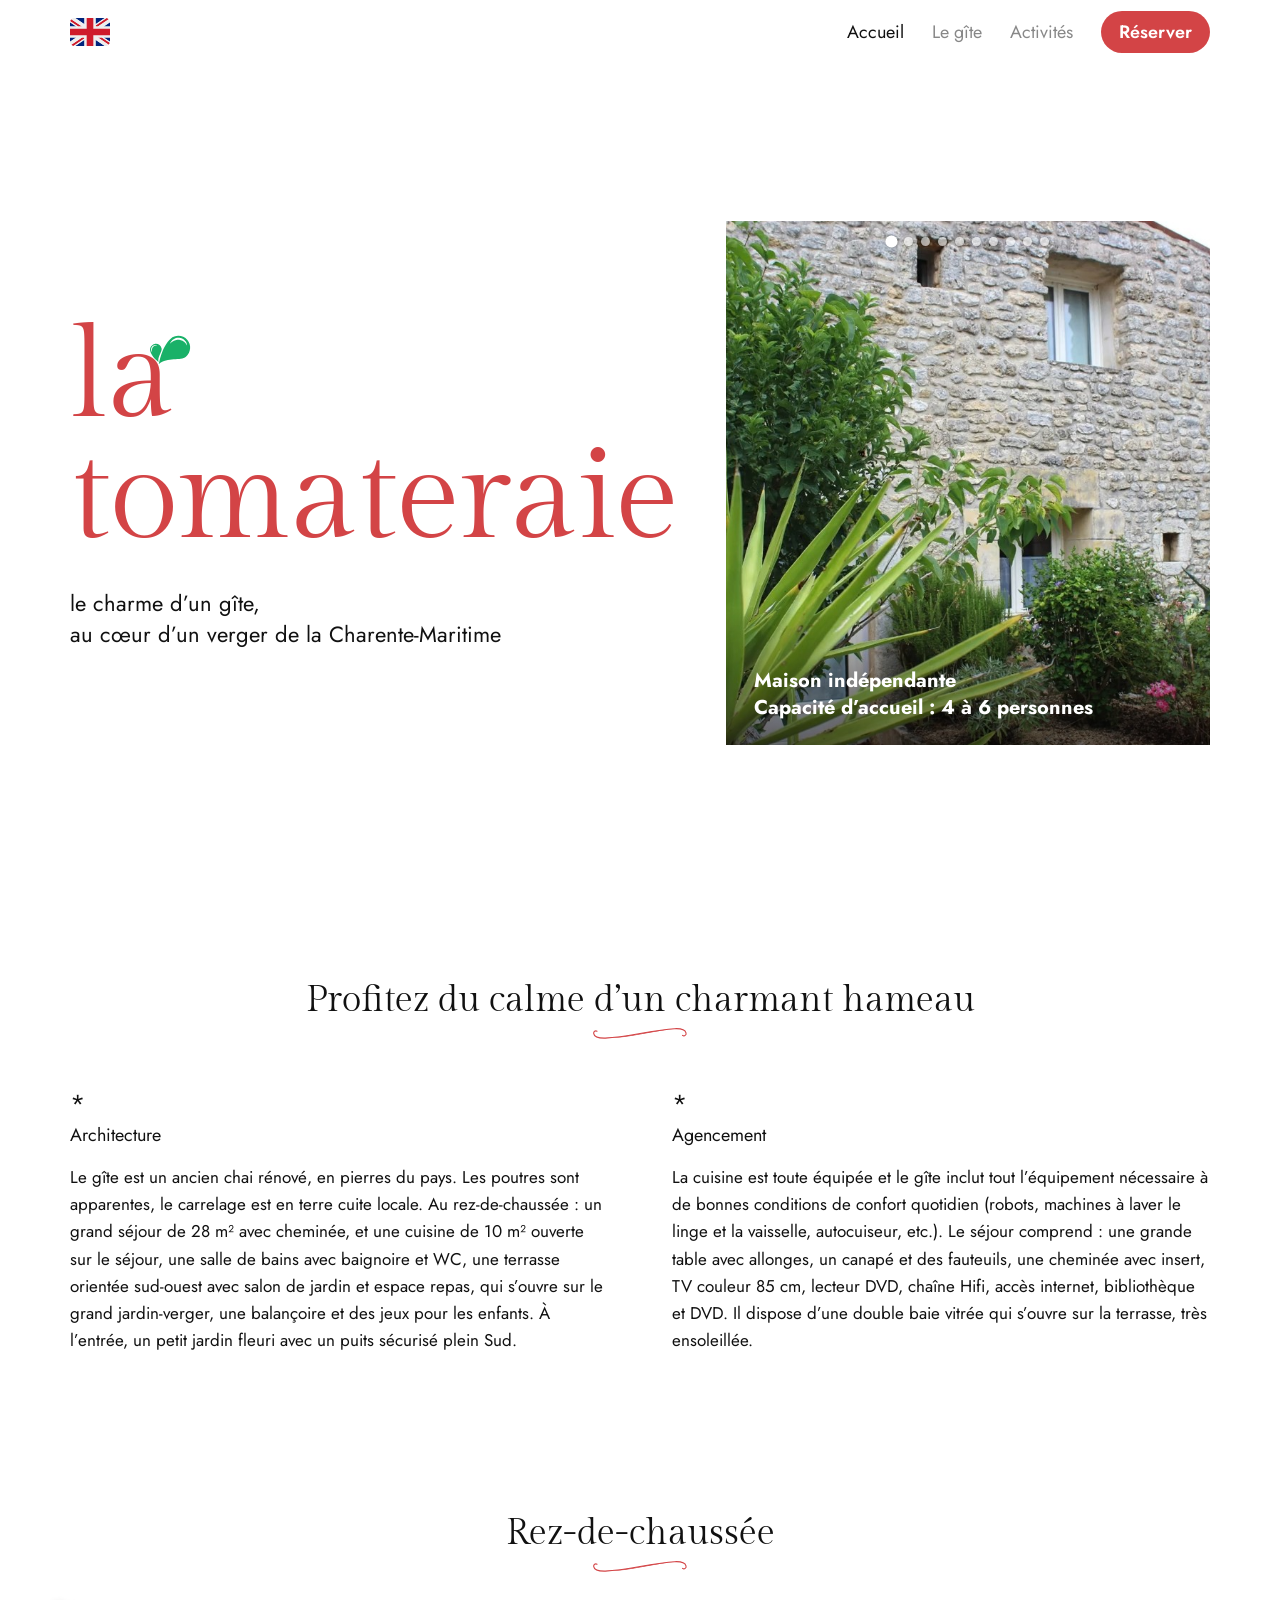
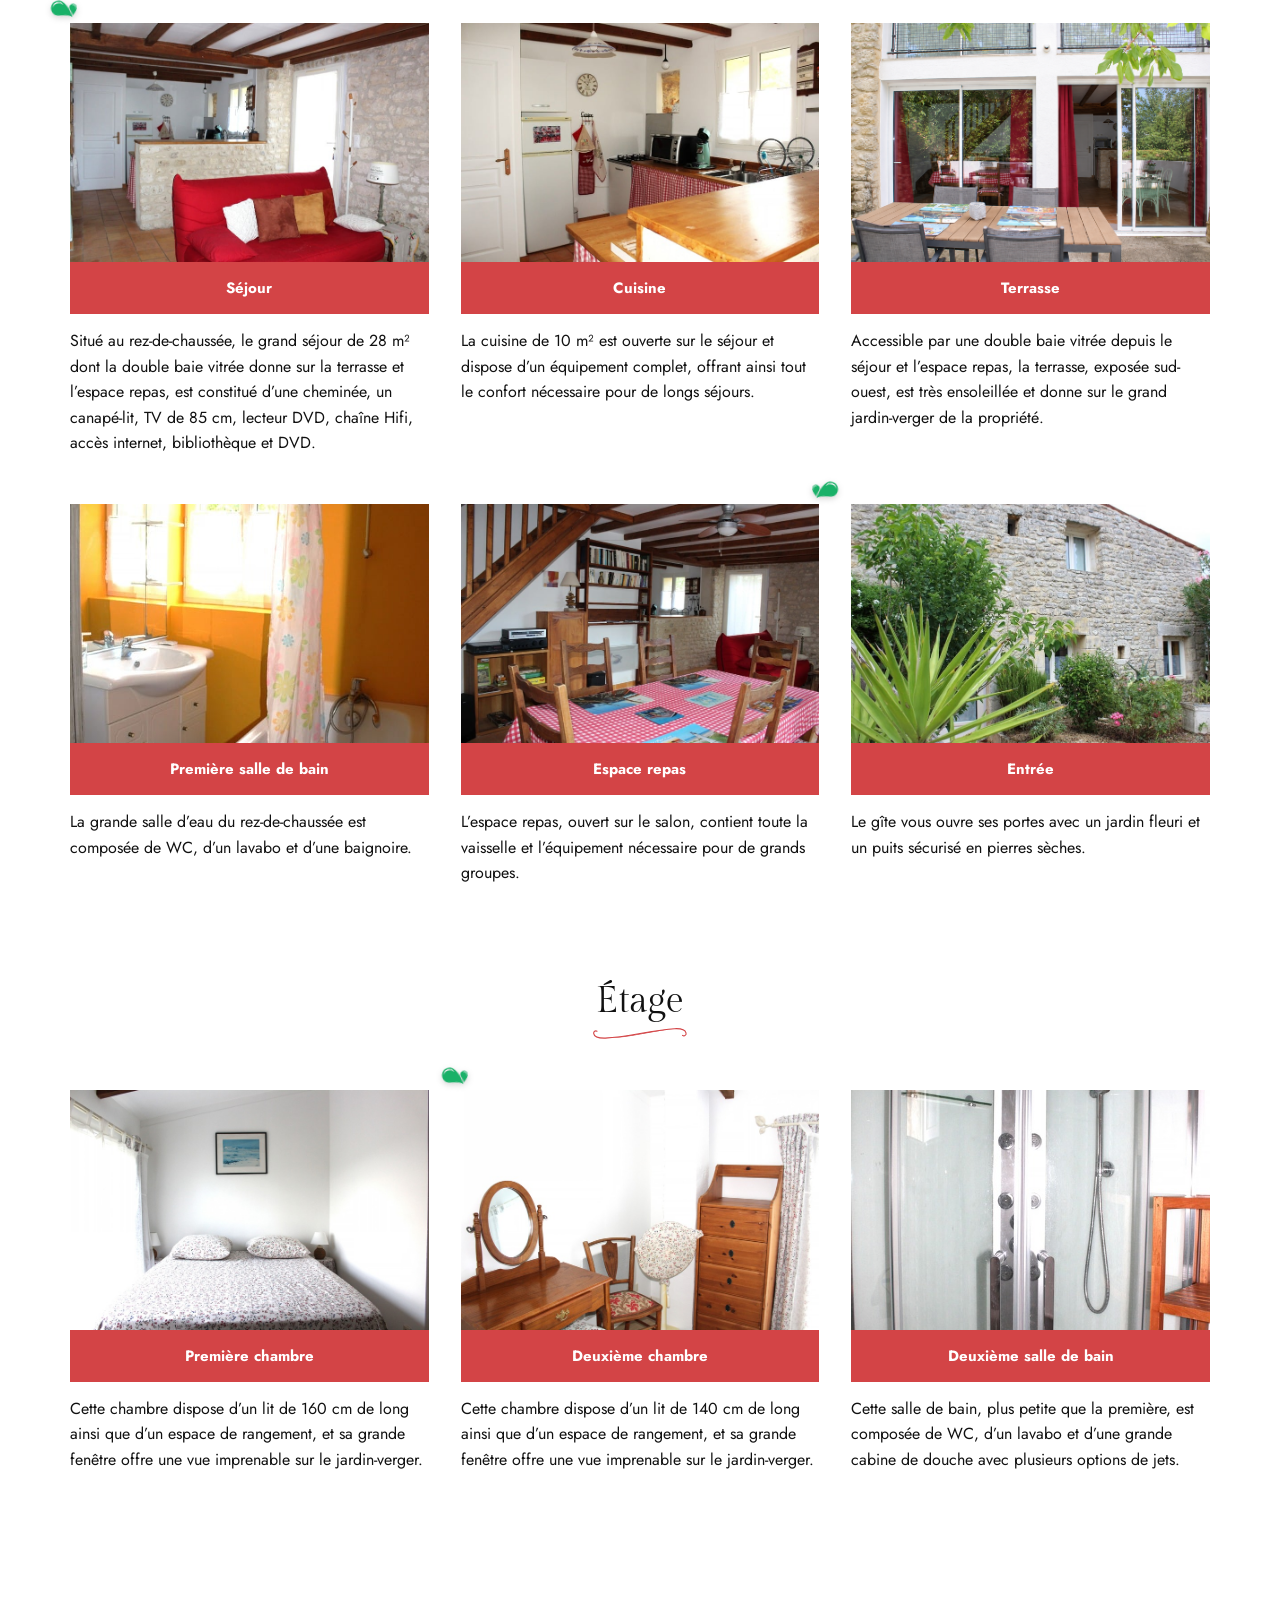
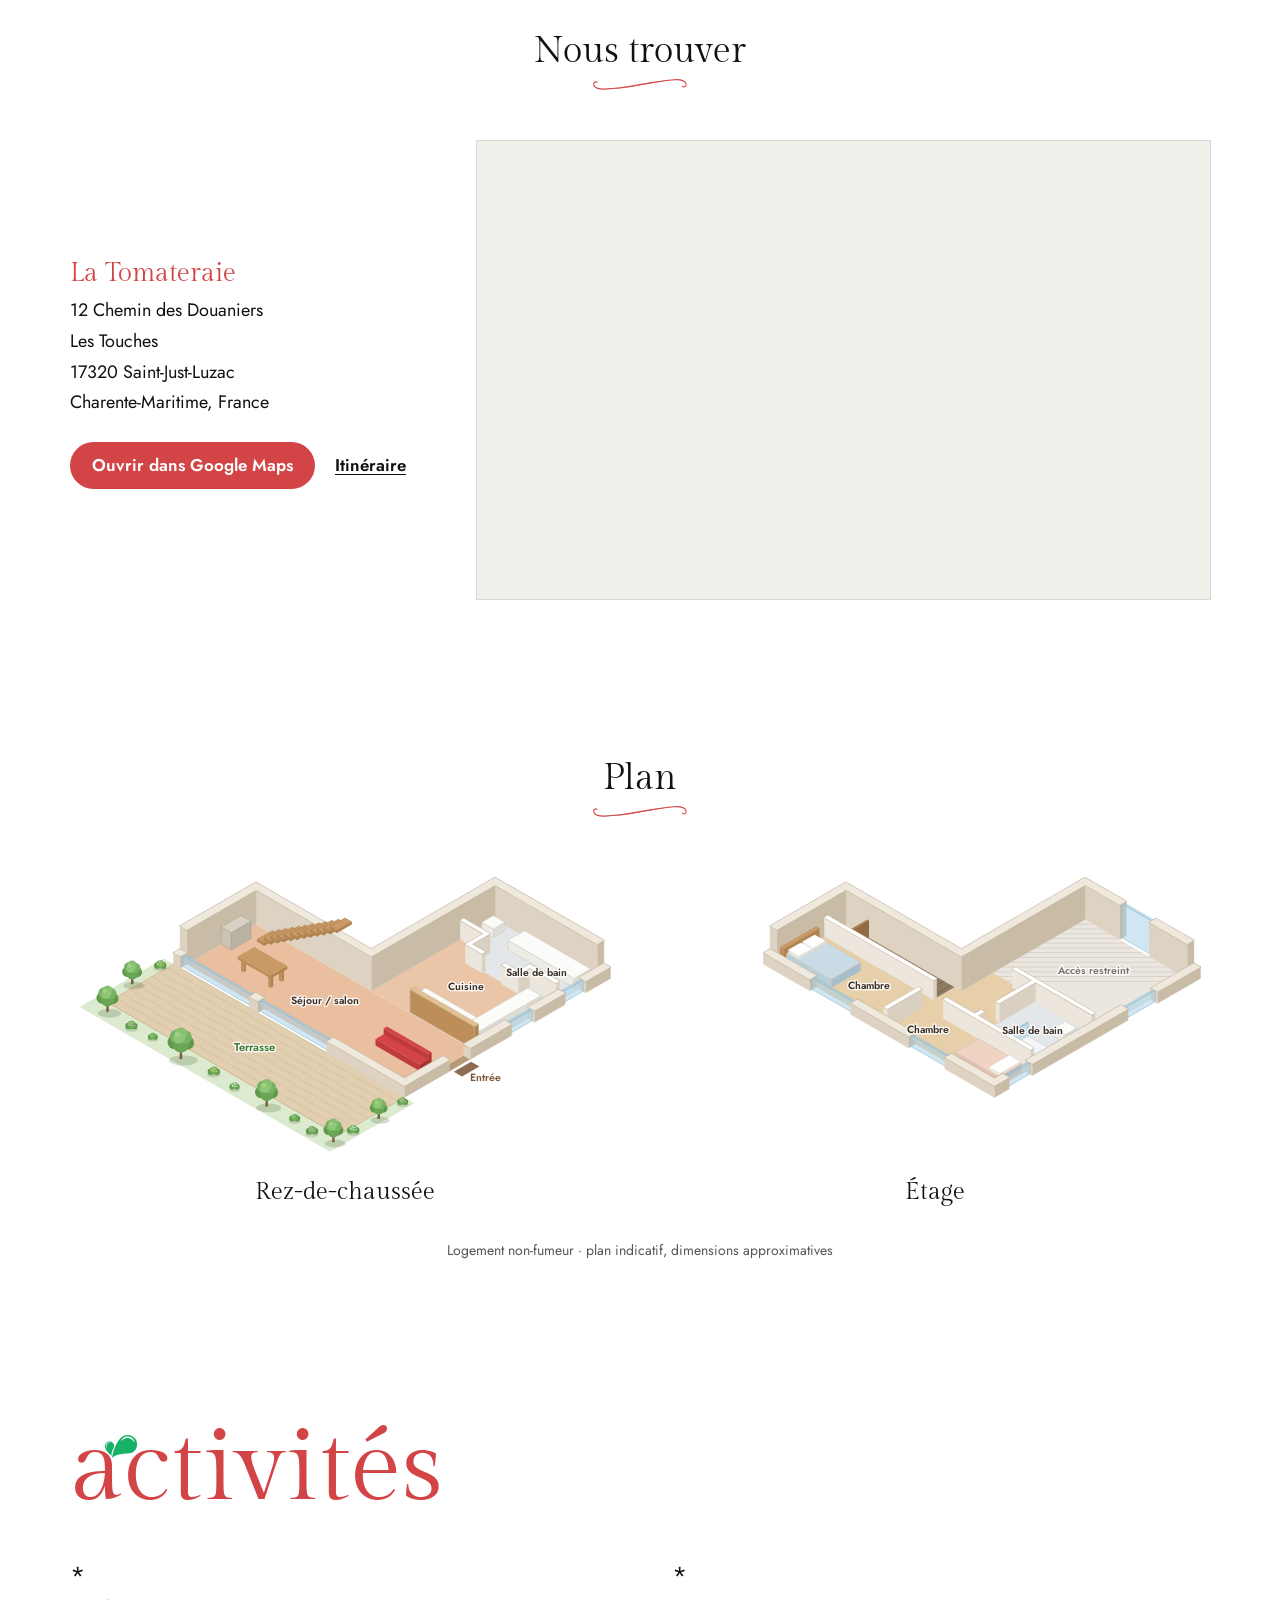
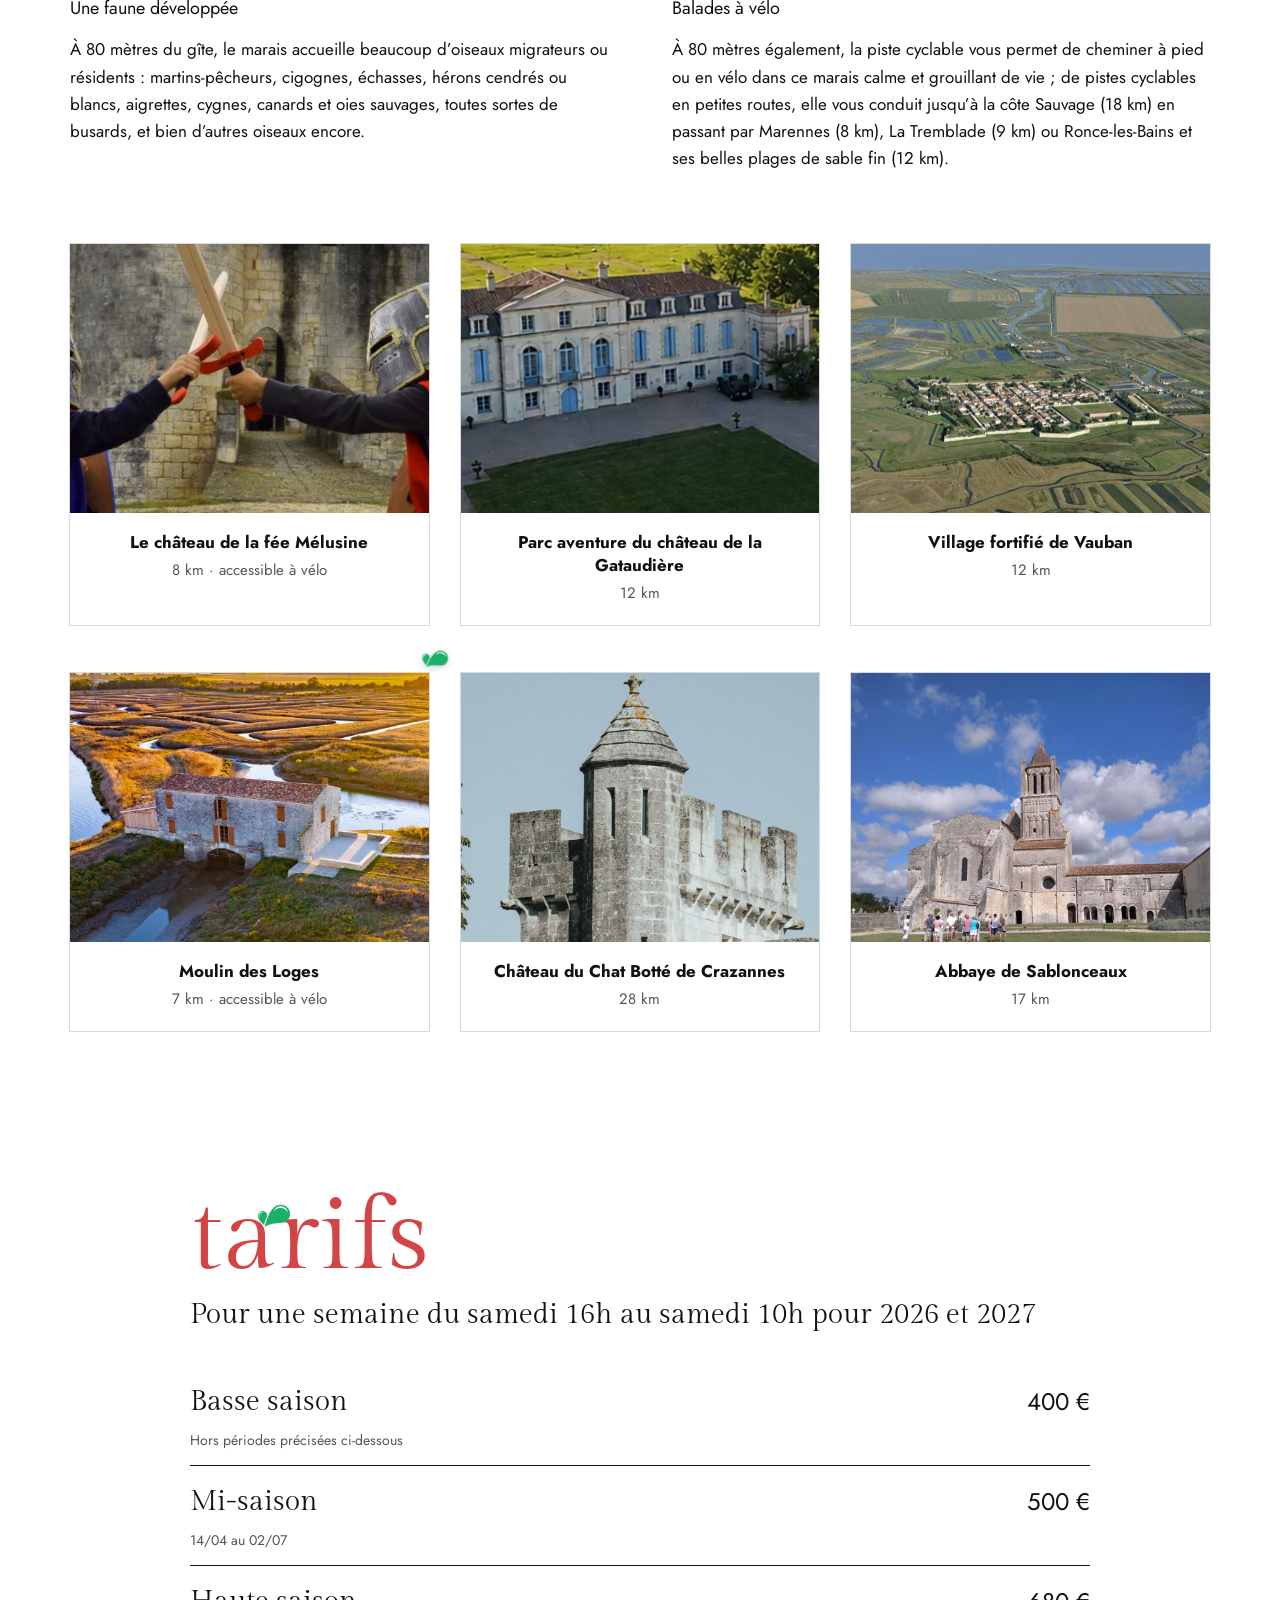
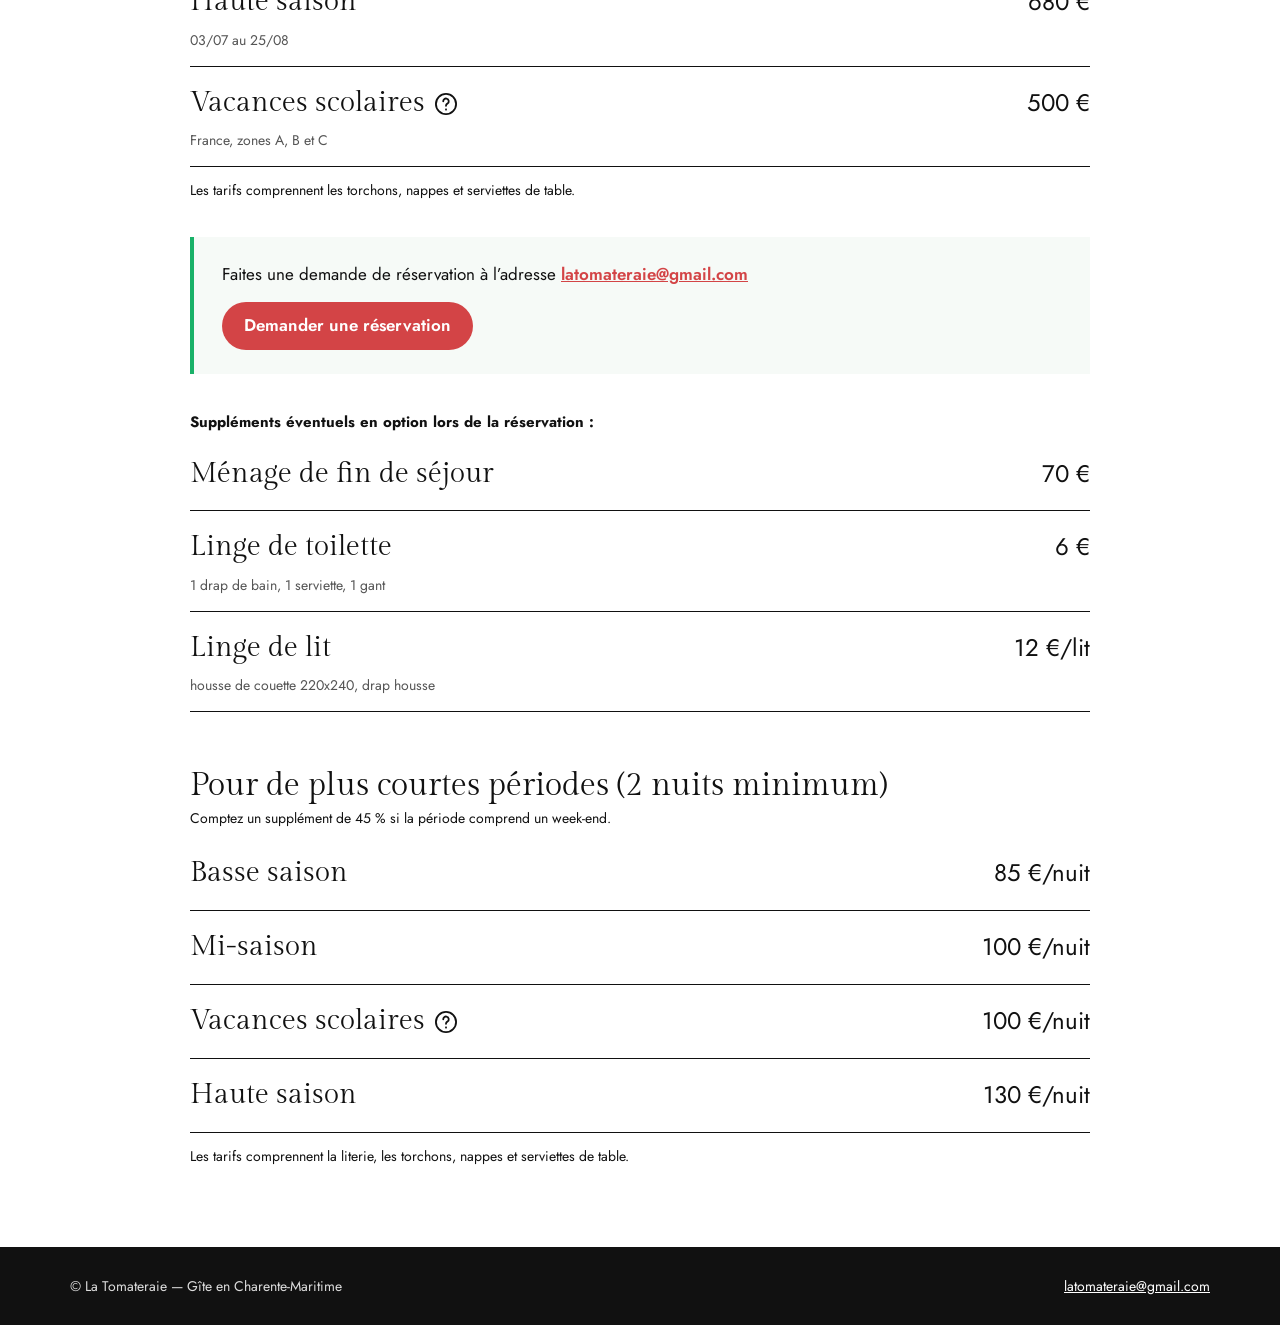
==== commit 265ee1d0: "add map" ====
--- a/index.html
+++ b/index.html
@@ -150,6 +150,31 @@
             </figure>
             <p>Cette salle de bain, plus petite que la première, est composée de WC, d’un lavabo et d’une grande cabine de douche avec plusieurs options de jets.</p>
           </article>
+        </div>
+      </div>
+    </div>
+  </section>
+
+  <!-- ========== Accès ========== -->
+  <section class="acces" id="acces">
+    <div class="conteneur">
+      <h2 class="titre-section">Nous trouver</h2>
+      <div class="acces-grille">
+        <div class="acces-infos">
+          <address>
+            <strong>La Tomateraie</strong><br>
+            12 Chemin des Douaniers<br>
+            Les Touches<br>
+            17320 Saint-Just-Luzac<br>
+            Charente-Maritime, France
+          </address>
+          <p class="acces-boutons">
+            <a class="bouton" href="https://www.google.com/maps/search/?api=1&amp;query=12%20Chemin%20des%20Douaniers%2C%20Les%20Touches%2C%2017320%20Saint-Just-Luzac%2C%20France" target="_blank" rel="noopener">Ouvrir dans Google Maps<span class="visually-hidden"> (s’ouvre dans un nouvel onglet)</span></a>
+            <a class="lien-itineraire" href="https://www.google.com/maps/dir/?api=1&amp;destination=45.7806107%2C-1.0243104" target="_blank" rel="noopener">Itinéraire<span class="visually-hidden"> (s’ouvre dans un nouvel onglet)</span></a>
+          </p>
+        </div>
+        <div class="acces-carte">
+          <iframe src="https://www.openstreetmap.org/export/embed.html?bbox=-1.03831%2C45.77361%2C-1.01031%2C45.78761&amp;layer=mapnik&amp;marker=45.7806107%2C-1.0243104" title="Carte : emplacement du gîte La Tomateraie" loading="lazy" referrerpolicy="no-referrer"></iframe>
         </div>
       </div>
     </div>
--- a/assets/css/style.css
+++ b/assets/css/style.css
@@ -39,6 +39,8 @@
 
 *, *::before, *::after { box-sizing: border-box; }
 html { scroll-behavior: smooth; scroll-padding-top: 70px; }
+/* les décorations qui débordent (feuilles) ne doivent jamais créer de défilement horizontal */
+html, body { overflow-x: clip; }
 body {
   margin: 0;
   font-family: var(--sans);
@@ -270,6 +272,26 @@
 .visually-hidden {
   position: absolute; width: 1px; height: 1px; padding: 0; margin: -1px;
   overflow: hidden; clip: rect(0 0 0 0); white-space: nowrap; border: 0;
+}
+
+/* ---------- Accès / carte ---------- */
+.acces-grille { display: grid; grid-template-columns: 1fr 2fr; gap: 40px; align-items: center; }
+.acces-infos address { font-style: normal; font-size: 18px; line-height: 1.7; }
+.acces-infos strong { font-family: var(--serif); font-weight: 400; font-size: 26px; color: var(--rouge); }
+.acces-boutons { display: flex; flex-wrap: wrap; align-items: center; gap: 12px 20px; margin: 24px 0 0; }
+.acces-boutons .bouton { margin-top: 0; }
+.lien-itineraire { color: var(--texte); font-weight: 600; text-underline-offset: 3px; }
+.lien-itineraire:hover { color: var(--rouge); }
+.acces-carte {
+  position: relative; aspect-ratio: 16 / 10; overflow: hidden;
+  background: #eef1ea; box-shadow: 0 0 0 1px var(--ligne);
+}
+.acces-carte iframe { position: absolute; inset: 0; display: block; width: 100%; height: 100%; border: 0; }
+@media (max-width: 900px) {
+  .acces-grille { grid-template-columns: 1fr; gap: 28px; }
+  .coin-haut-droit::after { right: -14px; }
+  .coin-haut-gauche::after { left: -14px; }
+  .acces-carte { aspect-ratio: 4 / 3; }
 }
 
 /* ---------- Tarifs ---------- */
